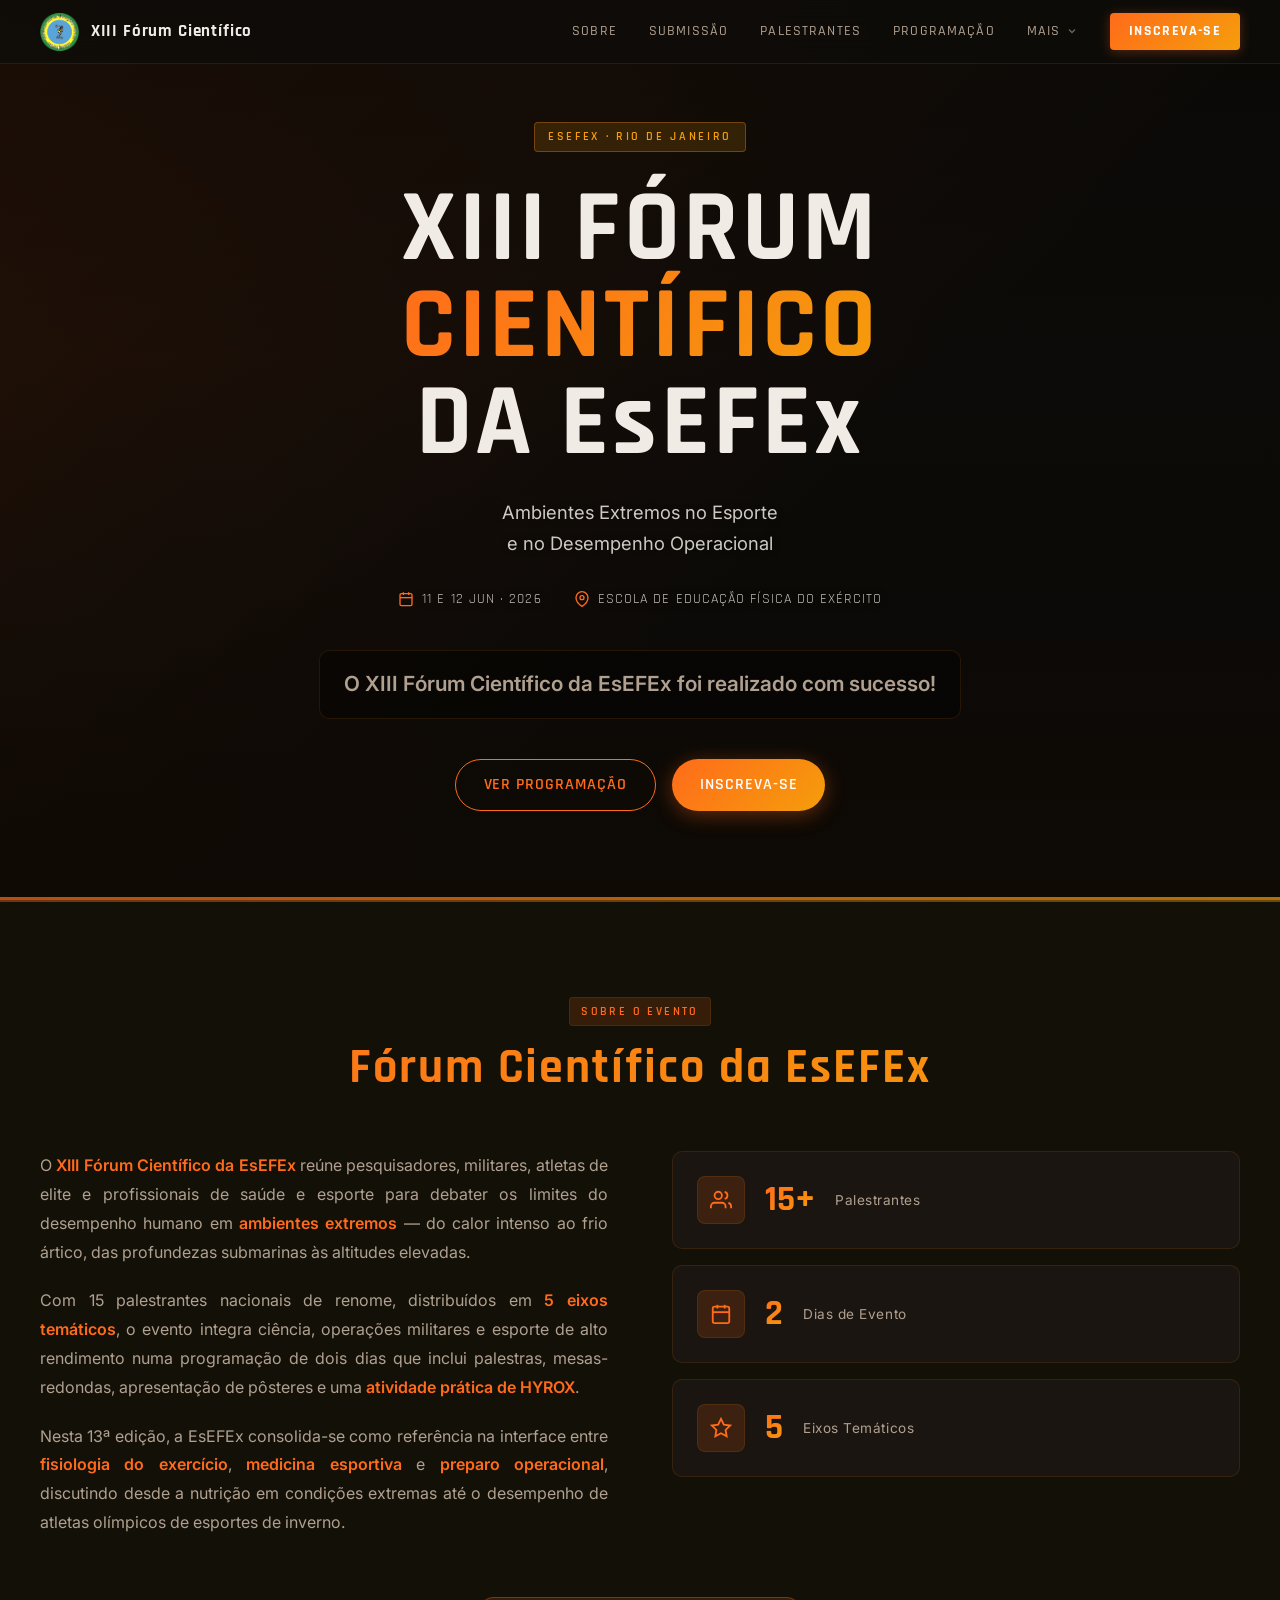
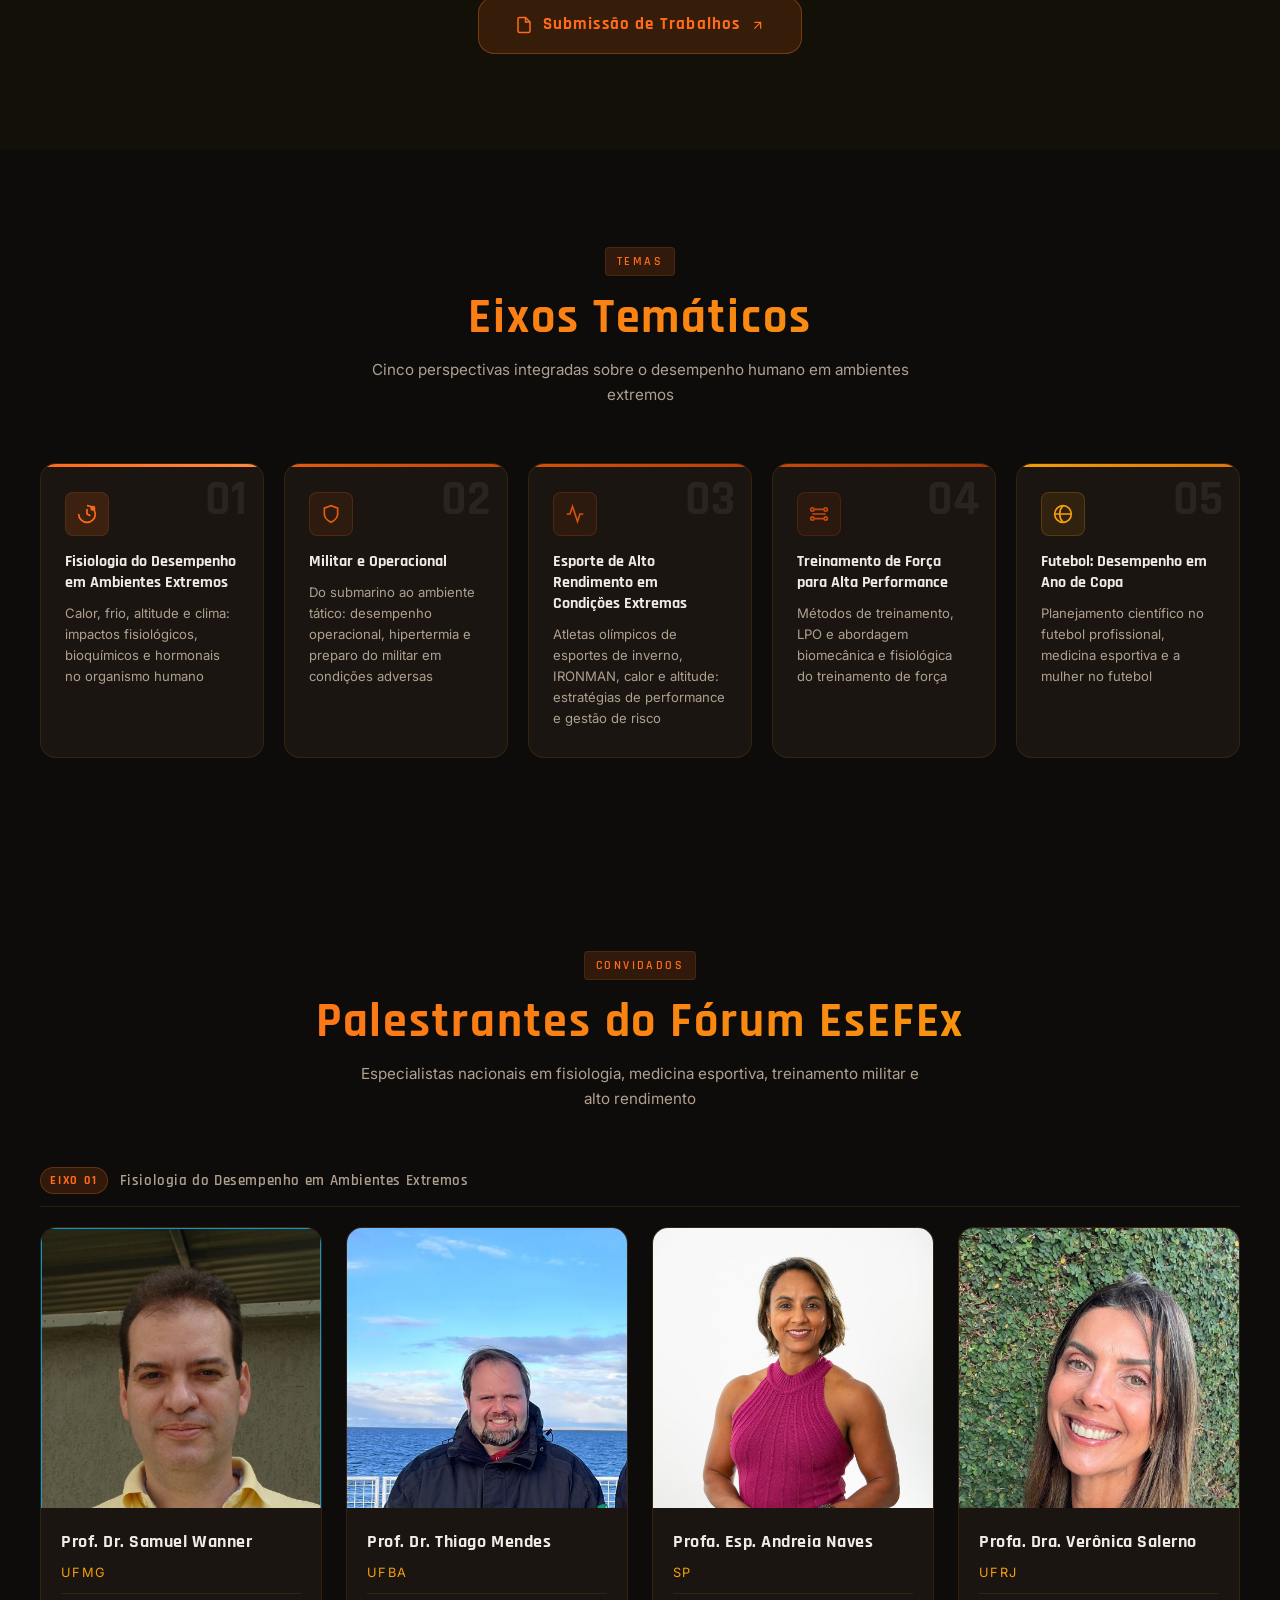
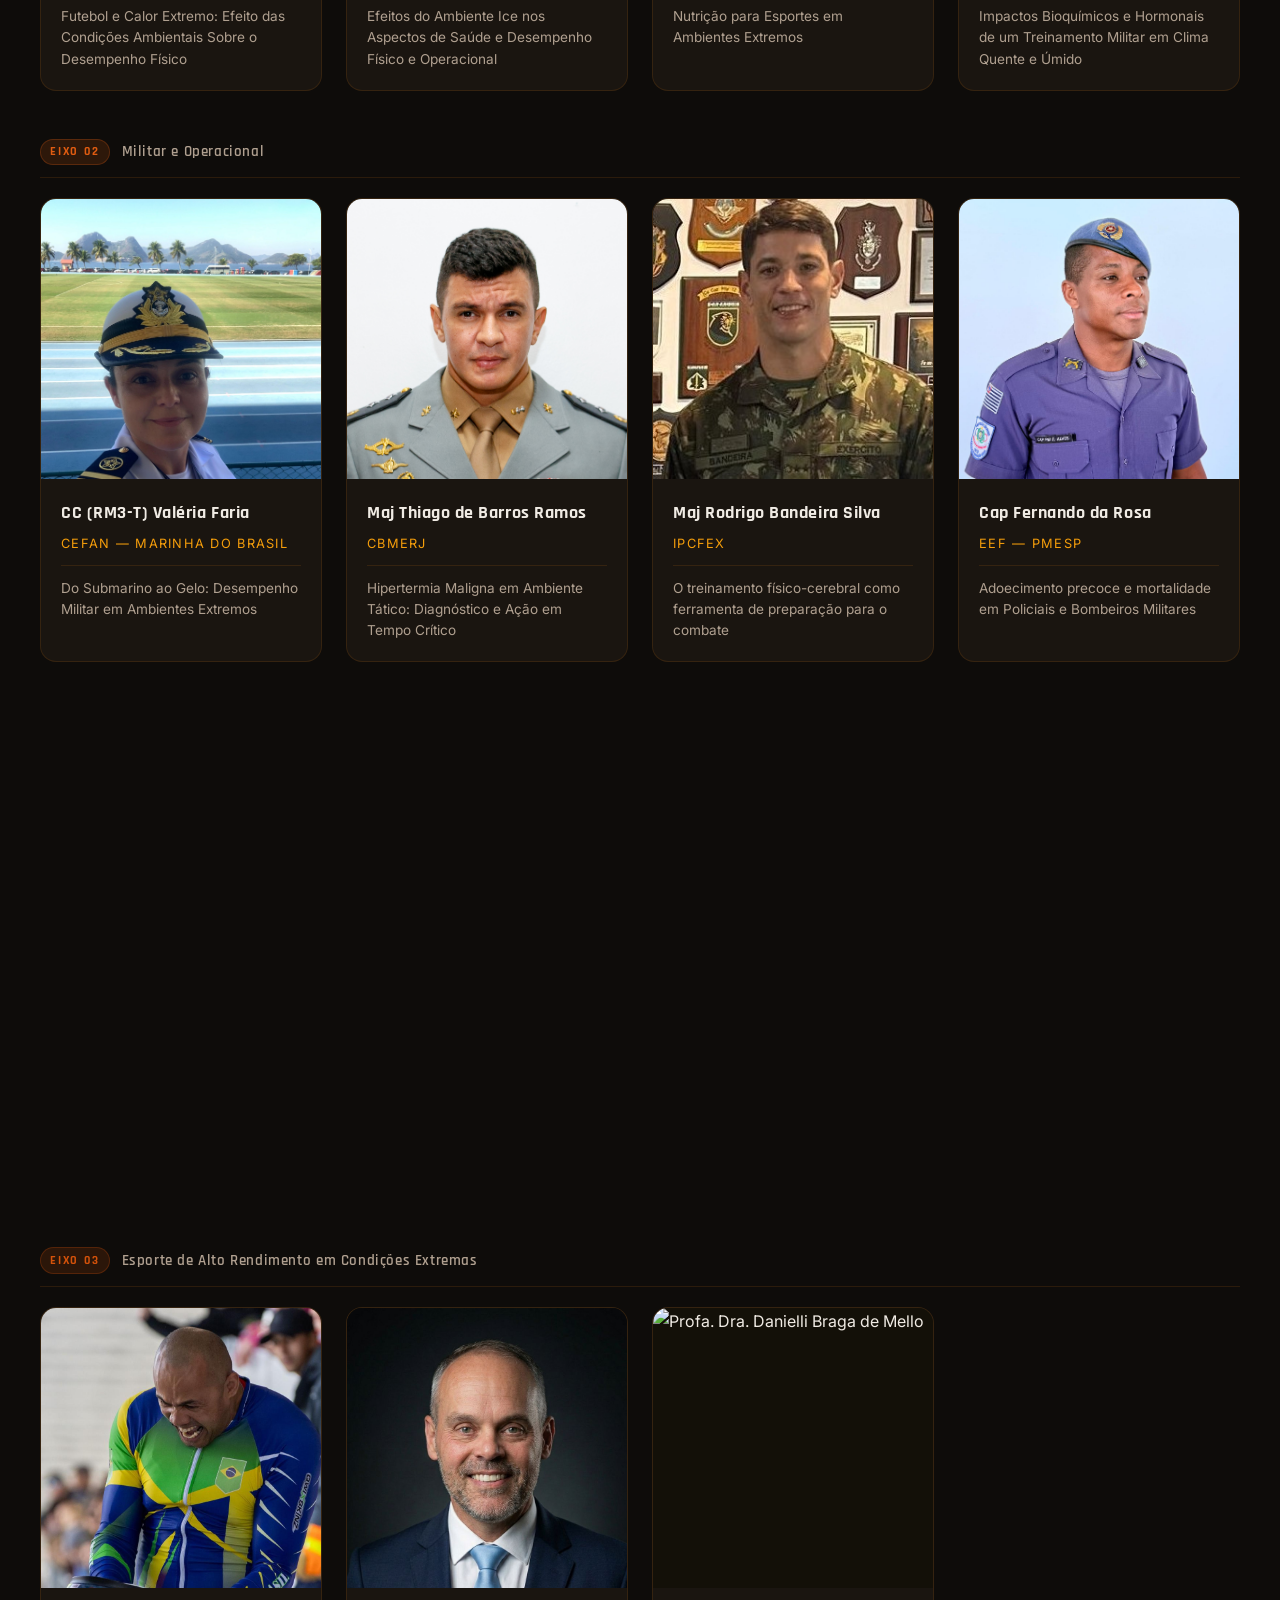
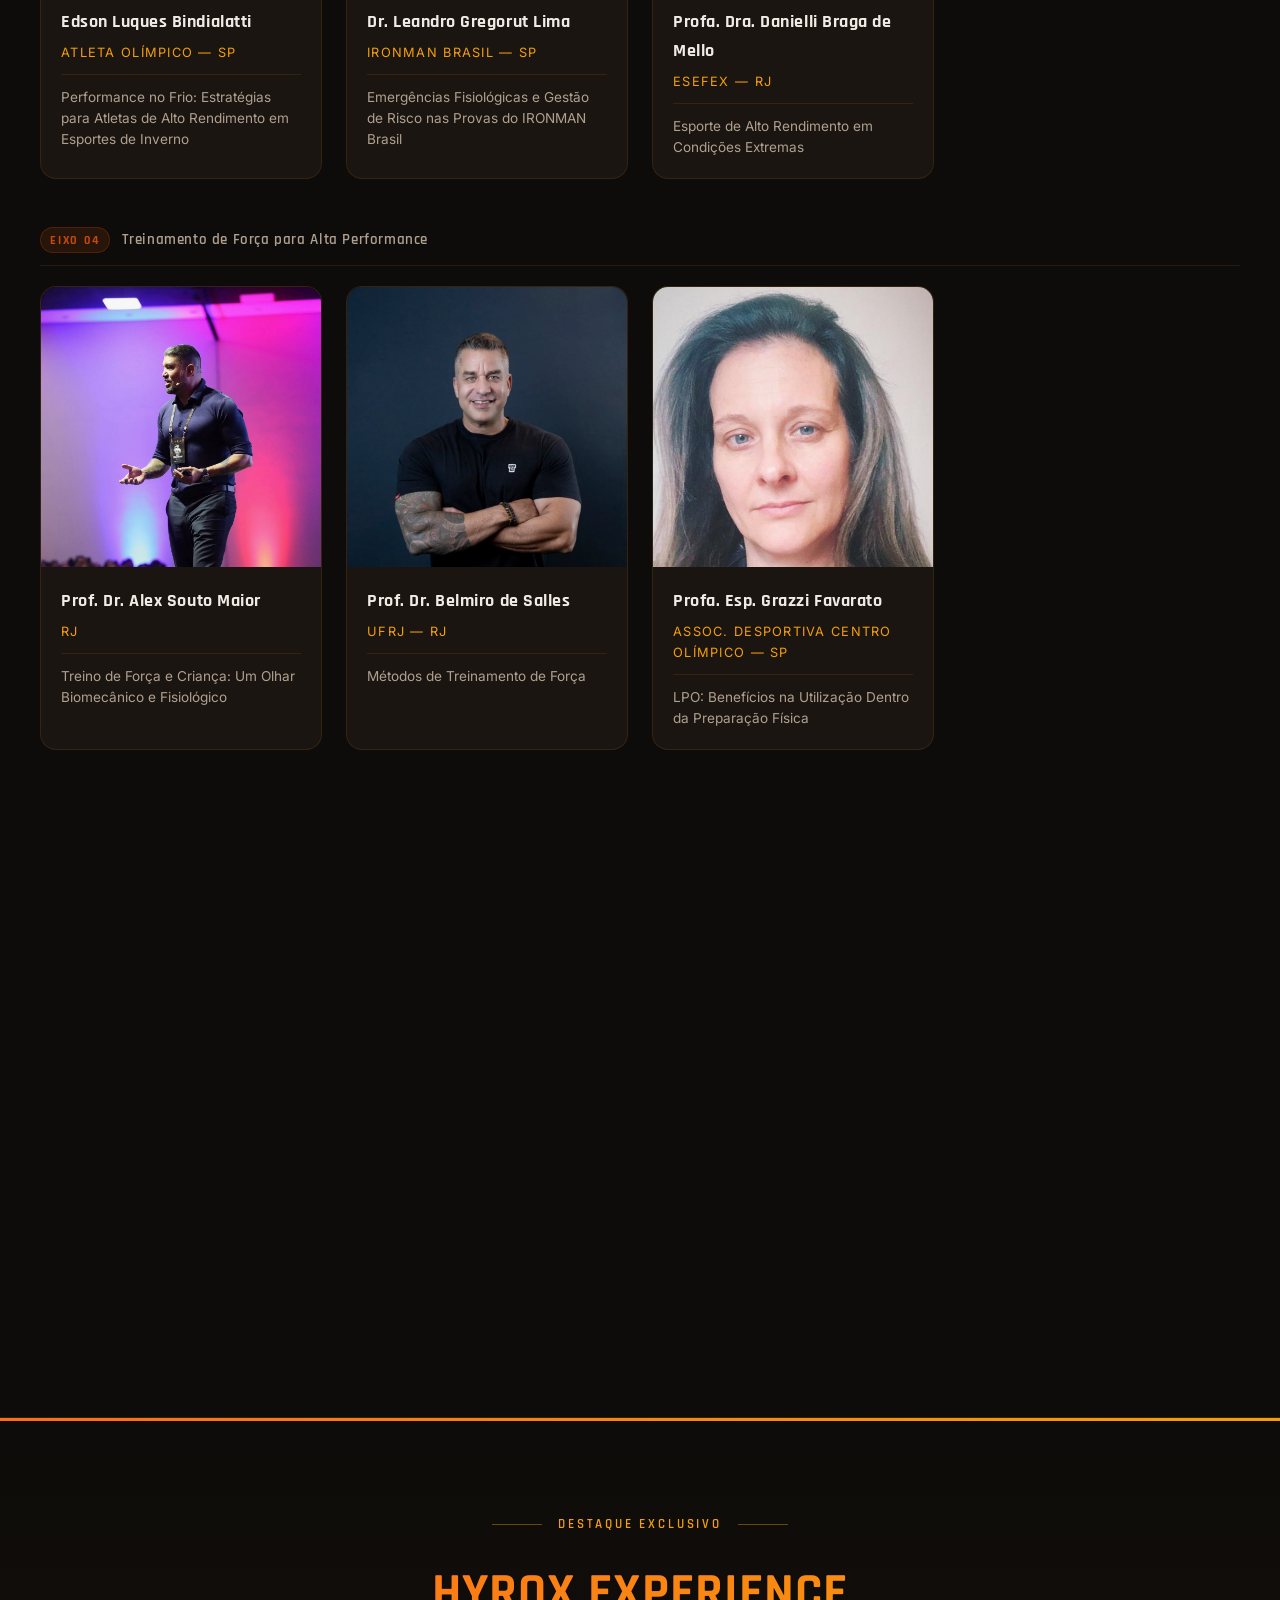
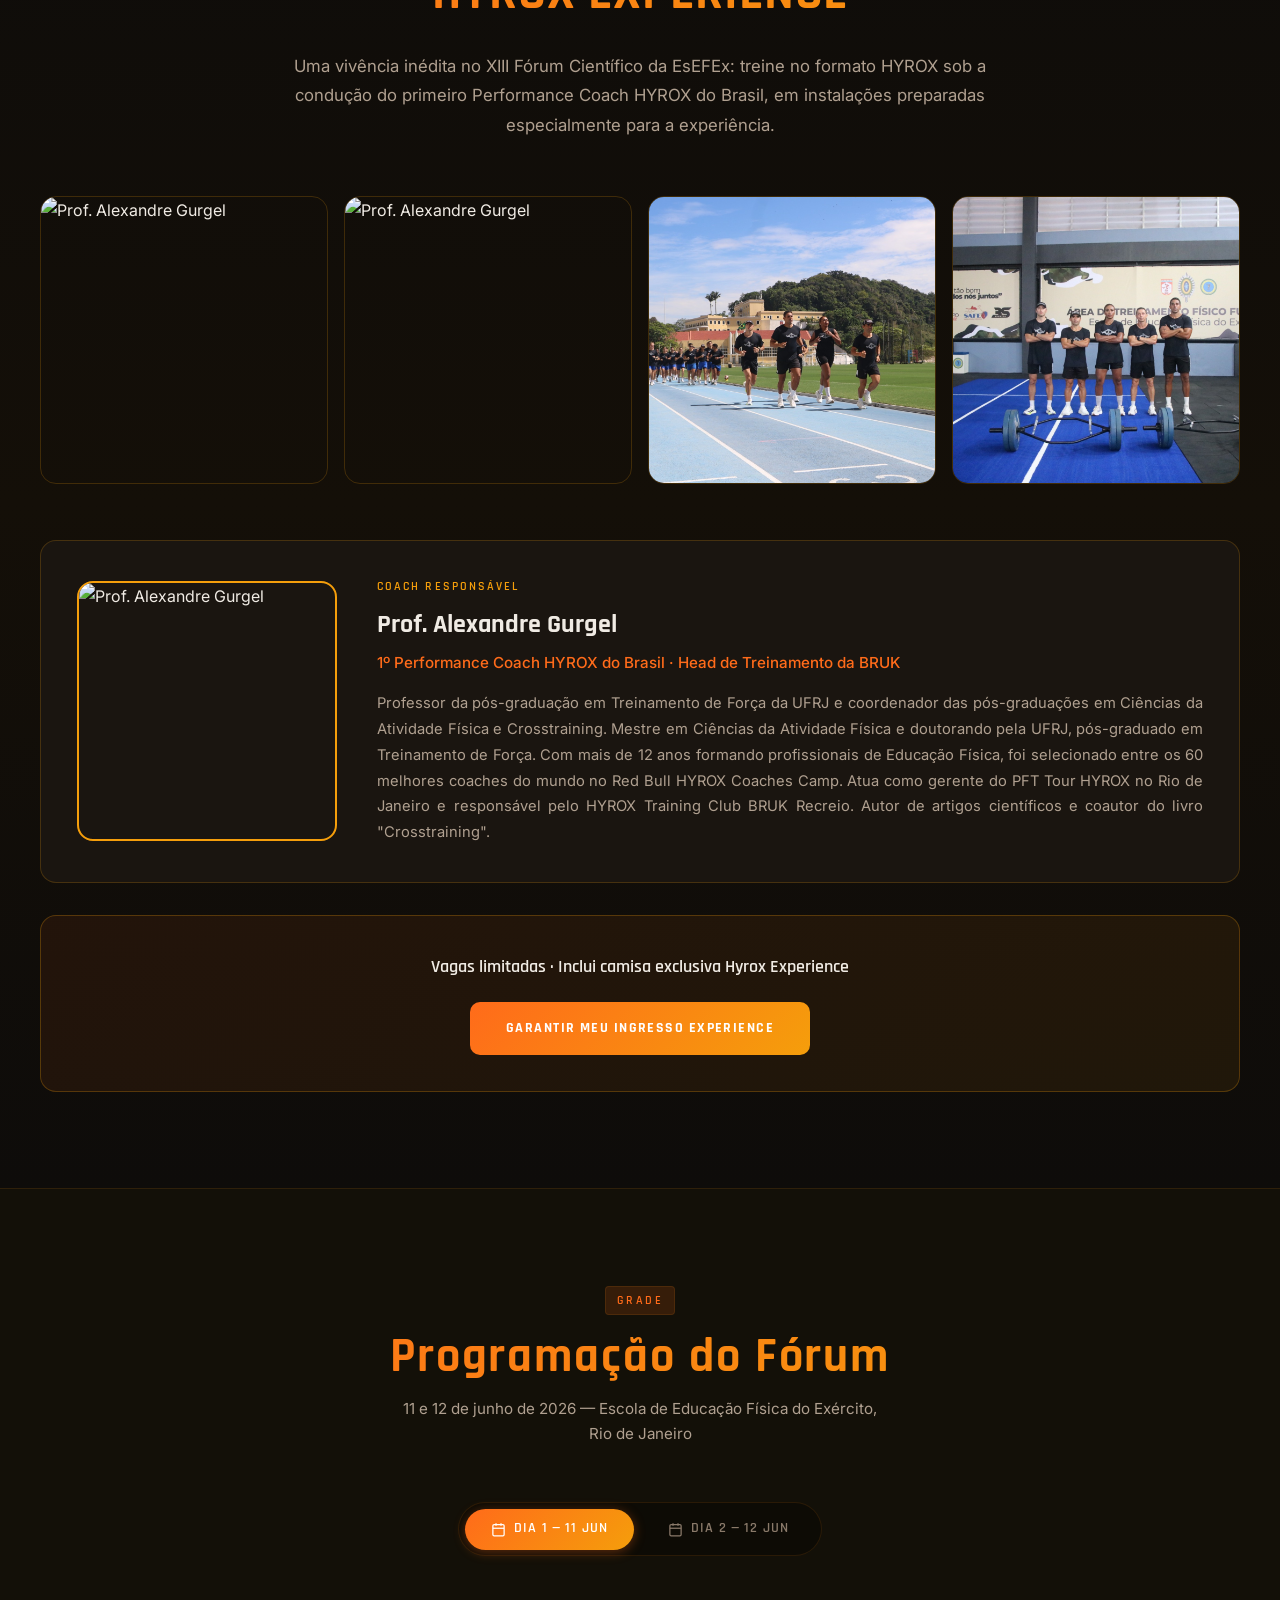
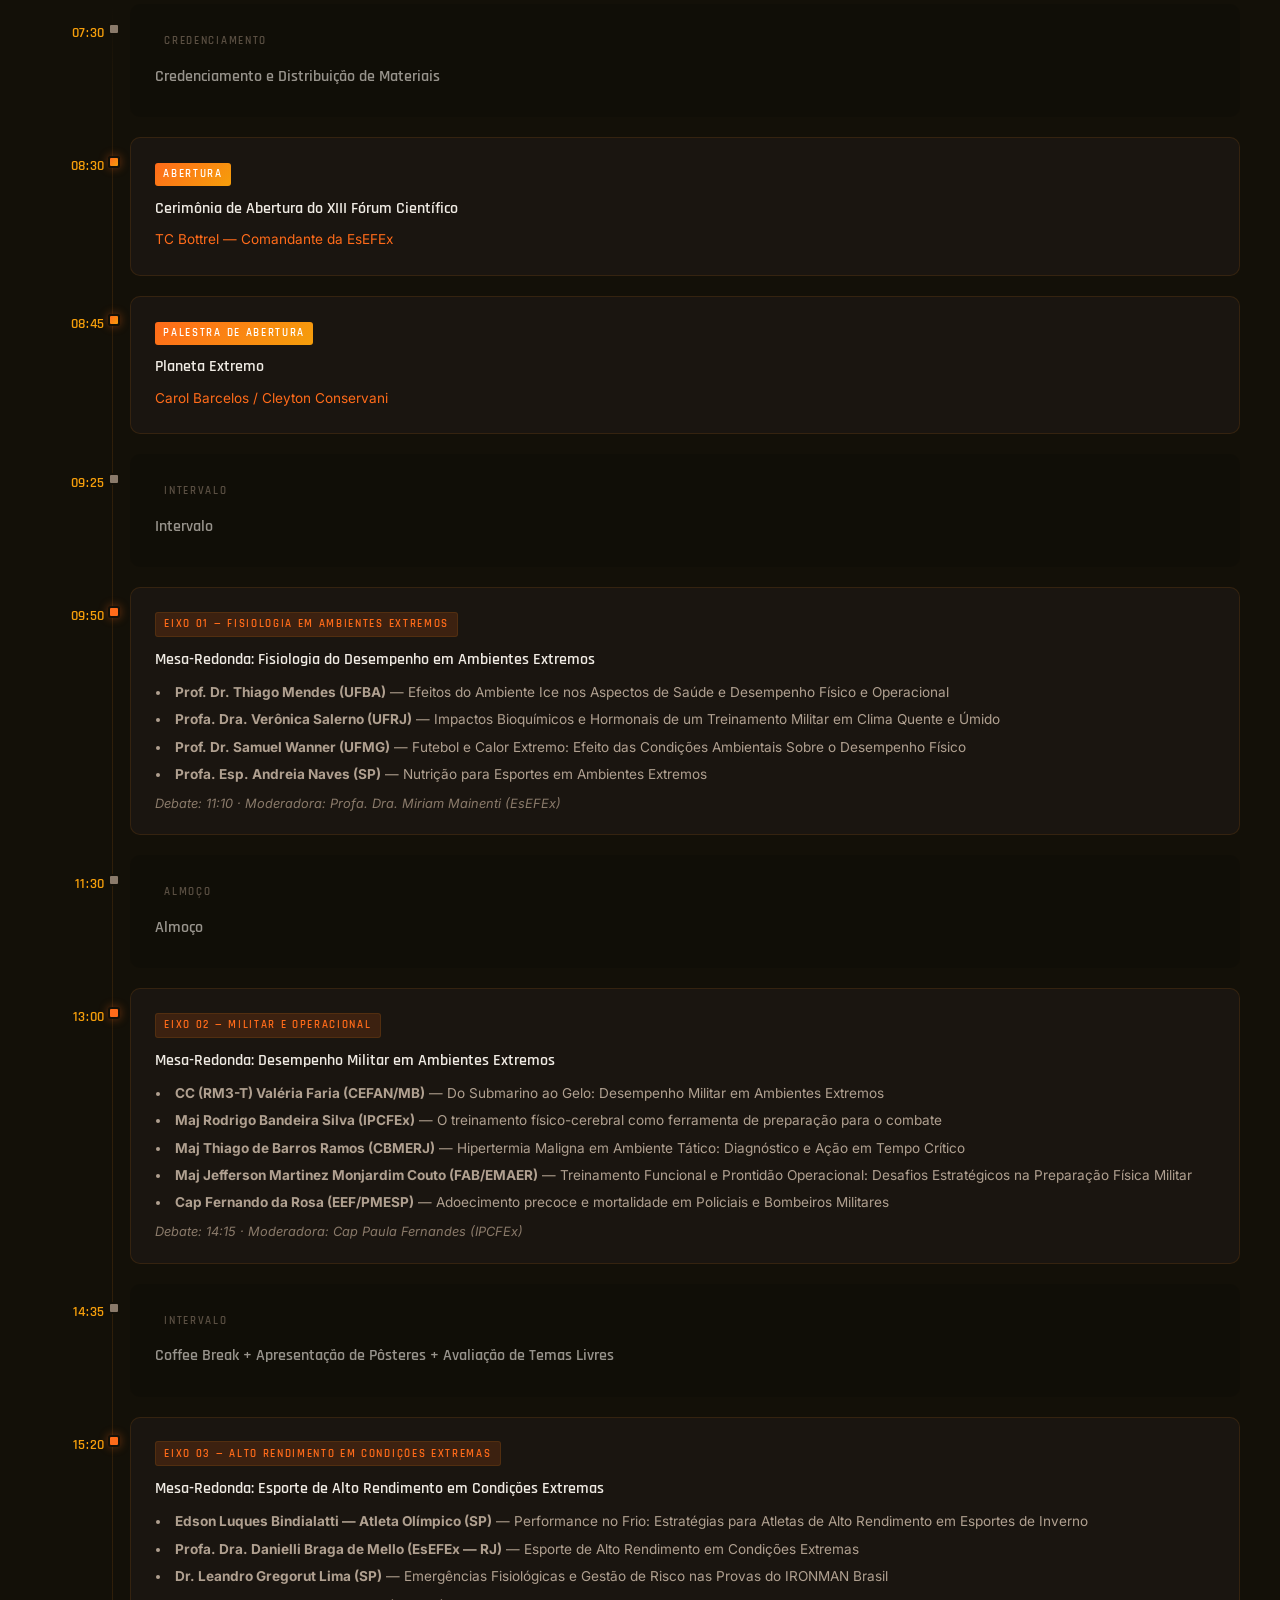
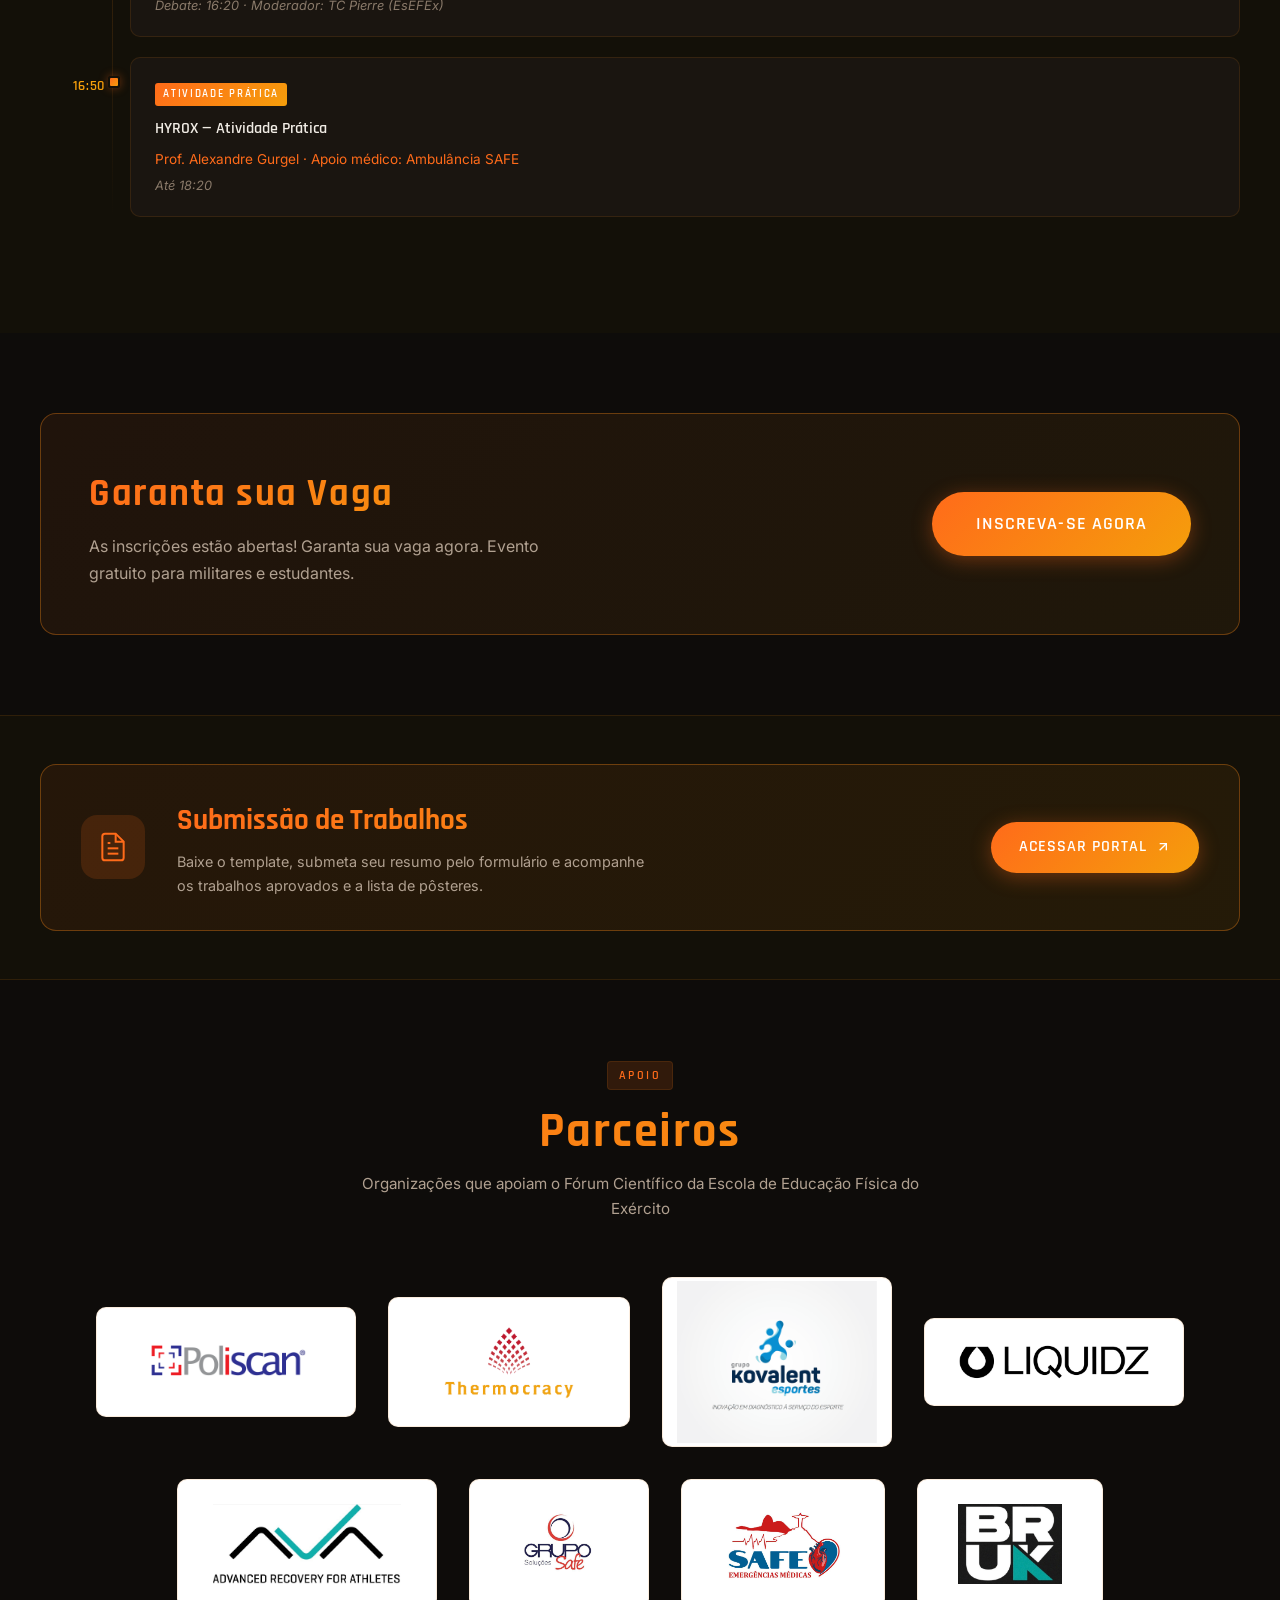
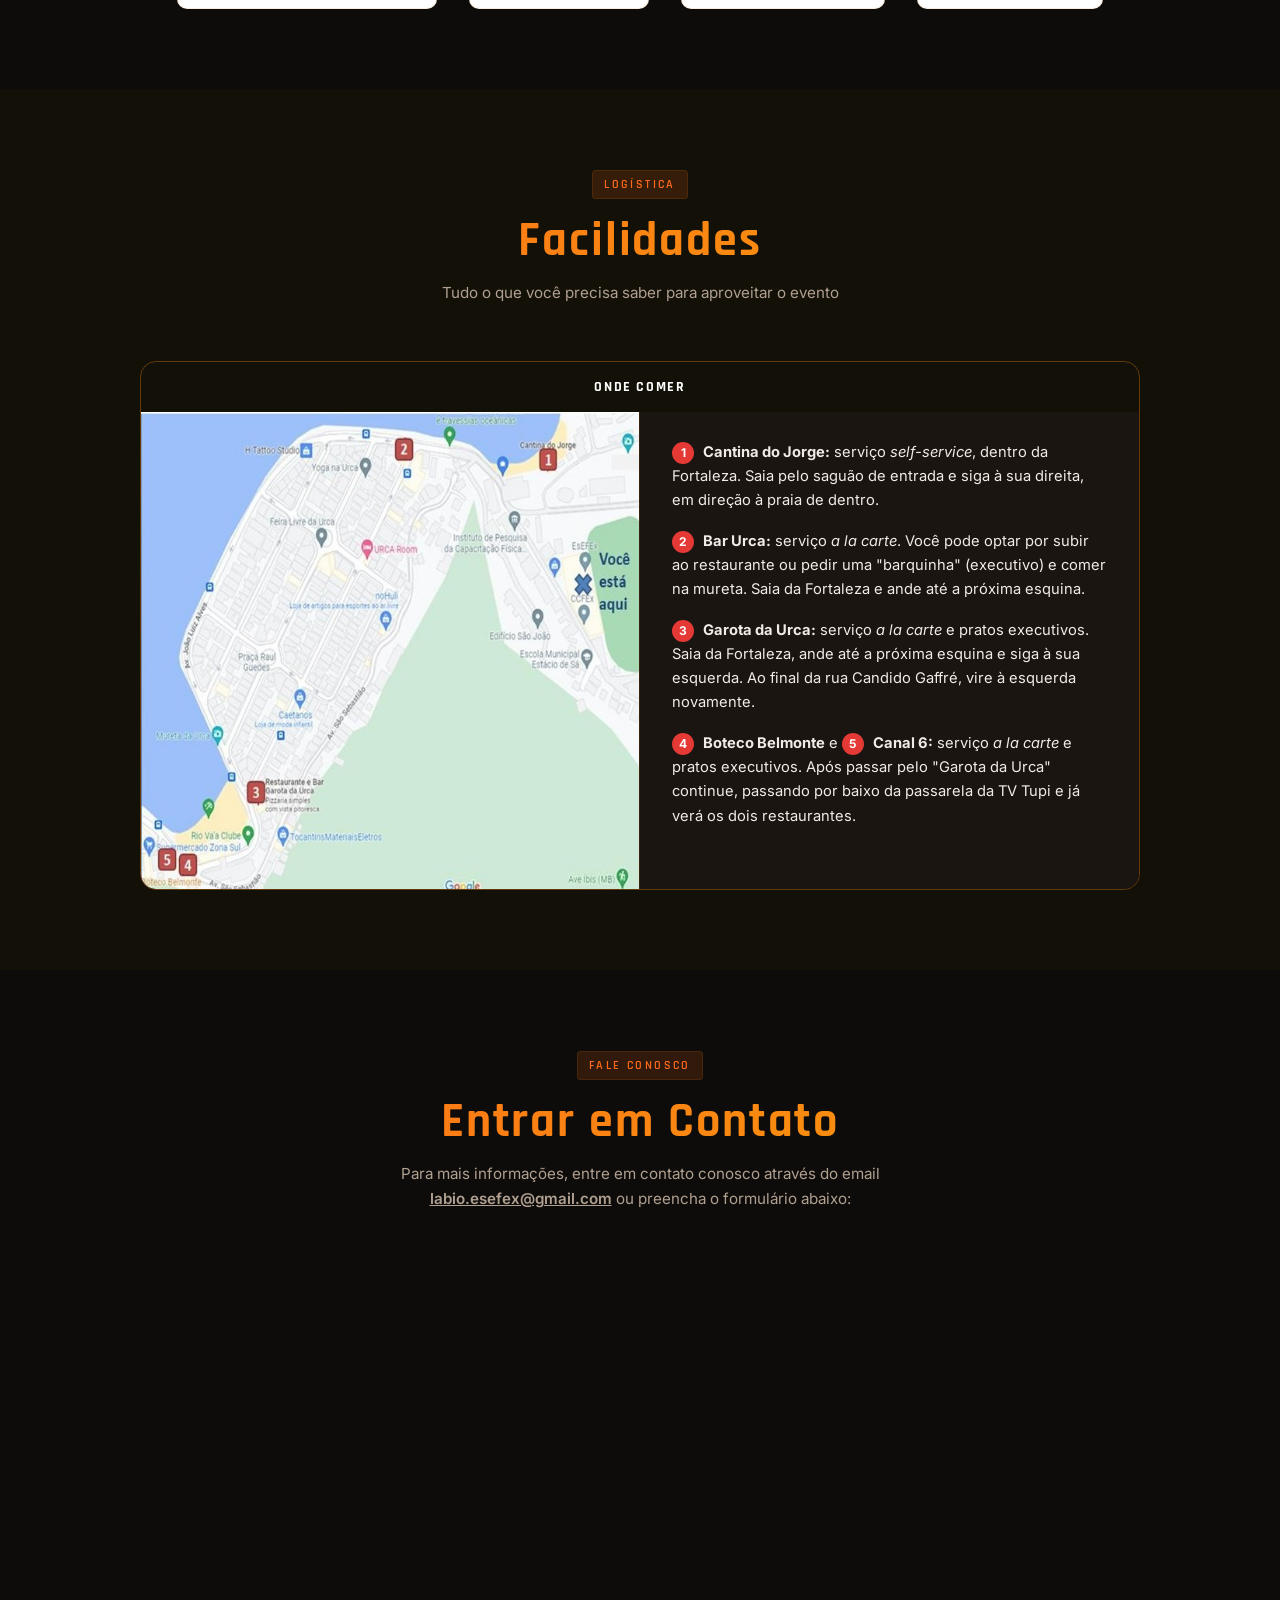
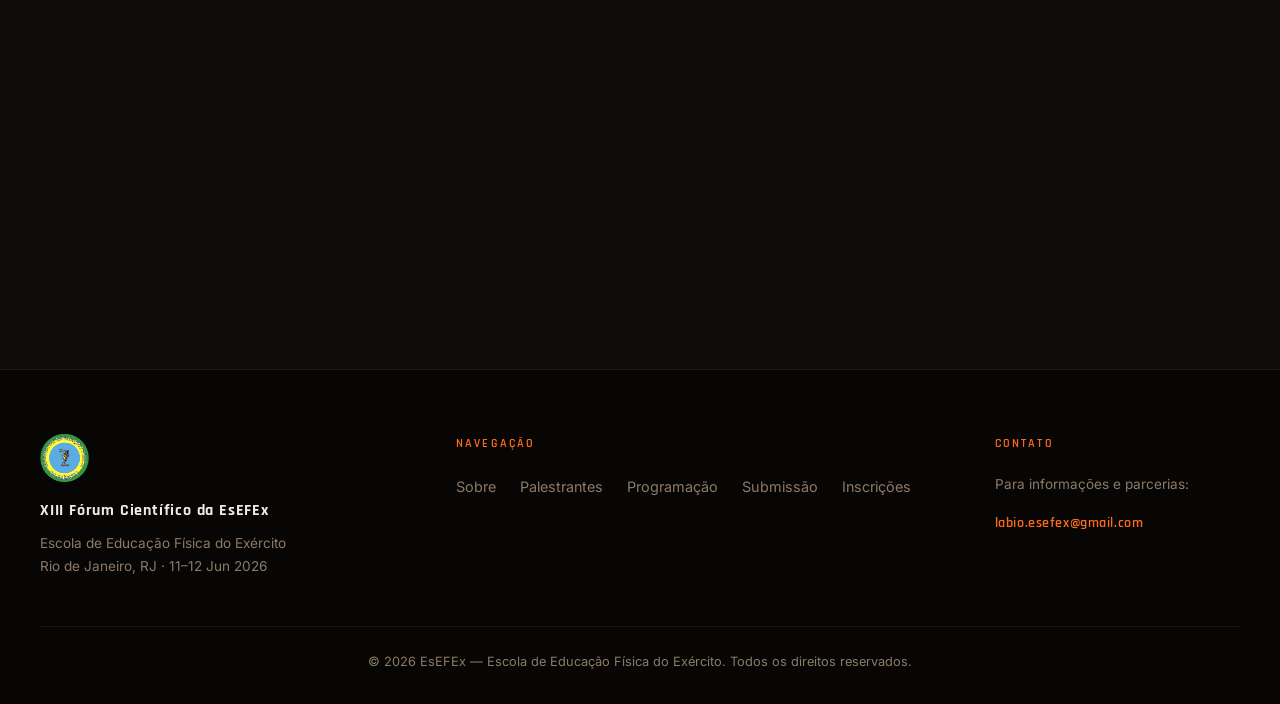
==== index.html @ 09e1088d "aorais" ====
<!DOCTYPE html>
<html lang="pt-BR">
<head>
  <meta charset="UTF-8" />
  <meta name="viewport" content="width=device-width, initial-scale=1.0" />
  <title>Fórum Científico da EsEFEx — Escola de Educação Física do Exército</title>
  <meta name="description" content="Fórum Científico da EsEFEx — Escola de Educação Física do Exército. Evento de referência em fisiologia do exercício, medicina esportiva, desempenho operacional militar e esporte de alto rendimento em ambientes extremos. Rio de Janeiro." />
  <meta name="keywords" content="Fórum EsEFEx, Fórum Científico EsEFEx, Fórum da Escola de Educação Física do Exército, EsEFEx, fisiologia do exercício, medicina esportiva, desempenho operacional militar, treinamento de força, esporte de alto rendimento, ambientes extremos" />
  <meta name="robots" content="index, follow" />
  <meta property="og:title" content="Fórum Científico da EsEFEx — Escola de Educação Física do Exército" />
  <meta property="og:description" content="Evento de referência em fisiologia, medicina esportiva e desempenho operacional militar. Palestrantes nacionais, mesas-redondas e submissão de trabalhos científicos." />
  <meta property="og:type" content="website" />
  <meta property="og:url" content="https://forumesefex.com" />
  <meta property="og:image" content="https://forumesefex.com/Logo%20esefex.png" />
  <meta property="og:image:width" content="512" />
  <meta property="og:image:height" content="512" />
  <meta name="twitter:card" content="summary_large_image" />
  <meta name="twitter:title" content="XIII Fórum Científico da EsEFEx 2026" />
  <meta name="twitter:description" content="Evento de referência em fisiologia, medicina esportiva e desempenho operacional militar. 11 e 12 de junho de 2026." />
  <meta name="twitter:image" content="https://forumesefex.com/Logo%20esefex.png" />
  <link rel="canonical" href="https://forumesefex.com" />
  <link rel="icon" type="image/png" href="Logo esefex.png" />
  <link rel="preconnect" href="https://fonts.googleapis.com" />
  <link rel="preconnect" href="https://fonts.gstatic.com" crossorigin />
  <link href="https://fonts.googleapis.com/css2?family=Rajdhani:wght@400;500;600;700&family=Inter:wght@300;400;500;600&display=swap" rel="stylesheet" />
  <link rel="stylesheet" href="css/style.css" />
  <script type="application/ld+json">
  {
    "@context": "https://schema.org",
    "@type": "Event",
    "name": "XIII Fórum Científico da EsEFEx",
    "description": "Evento de referência em fisiologia do exercício, medicina esportiva, desempenho operacional militar e esporte de alto rendimento em ambientes extremos.",
    "startDate": "2026-06-11T08:00:00-03:00",
    "endDate": "2026-06-12T18:00:00-03:00",
    "eventStatus": "https://schema.org/EventScheduled",
    "eventAttendanceMode": "https://schema.org/OfflineEventAttendanceMode",
    "location": {
      "@type": "Place",
      "name": "Escola de Educação Física do Exército",
      "address": {
        "@type": "PostalAddress",
        "addressLocality": "Rio de Janeiro",
        "addressRegion": "RJ",
        "addressCountry": "BR"
      }
    },
    "organizer": {
      "@type": "Organization",
      "name": "Escola de Educação Física do Exército (EsEFEx)",
      "url": "https://forumesefex.com"
    },
    "offers": [
      {
        "@type": "Offer",
        "name": "Inscrição Básica",
        "price": "100.00",
        "priceCurrency": "BRL",
        "availability": "https://schema.org/InStock",
        "url": "https://forumesefex.com/inscricao.html"
      },
      {
        "@type": "Offer",
        "name": "Inscrição Personalizada",
        "price": "160.00",
        "priceCurrency": "BRL",
        "availability": "https://schema.org/InStock",
        "url": "https://forumesefex.com/inscricao.html"
      },
      {
        "@type": "Offer",
        "name": "Inscrição Experience Hyrox",
        "price": "360.00",
        "priceCurrency": "BRL",
        "availability": "https://schema.org/InStock",
        "url": "https://forumesefex.com/inscricao.html"
      }
    ],
    "image": "https://forumesefex.com/Logo%20esefex.png",
    "url": "https://forumesefex.com"
  }
  </script>
</head>
<body>

  <!-- ═══════════════════════════════════════════
       NAVBAR
  ═══════════════════════════════════════════ -->
  <header class="navbar" id="navbar">
    <div class="navbar__inner container">
      <a href="#hero" class="navbar__brand">
        <img src="Logo esefex.png" alt="Logo EsEFEx — Escola de Educação Física do Exército" class="navbar__logo" />
        <span class="navbar__title">XIII Fórum Científico</span>
      </a>
      <nav class="navbar__nav" id="navMenu">
        <a href="#sobre" class="navbar__link">Sobre</a>
        <a href="submissao.html" target="_blank" rel="noopener" class="navbar__link">Submissão</a>
        <a href="#palestrantes" class="navbar__link">Palestrantes</a>
        <a href="#programacao" class="navbar__link">Programação</a>
        <div class="navbar__dropdown" id="navDropdown">
          <button class="navbar__link navbar__dropdown-trigger" id="navDropdownTrigger" aria-expanded="false">
            Mais
            <svg width="12" height="12" viewBox="0 0 24 24" fill="none" stroke="currentColor" stroke-width="2.5"><polyline points="6 9 12 15 18 9"/></svg>
          </button>
          <div class="navbar__dropdown-menu" id="navDropdownMenu">
            <a href="#eixos" class="navbar__dropdown-item">Eixos Temáticos</a>
            <a href="submissao.html" target="_blank" rel="noopener" class="navbar__dropdown-item">Submissão de Trabalhos ↗</a>
            <a href="#parceiros" class="navbar__dropdown-item">Parceiros</a>
            <a href="#facilidades" class="navbar__dropdown-item">Facilidades</a>
            <a href="#contato" class="navbar__dropdown-item">Contato</a>
          </div>
        </div>
        <a href="inscricao.html" class="navbar__cta">Inscreva-se</a>
      </nav>
      <button class="navbar__hamburger" id="hamburger" aria-label="Menu" aria-expanded="false">
        <span></span>
        <span></span>
        <span></span>
      </button>
    </div>
  </header>

  <!-- ═══════════════════════════════════════════
       HERO
  ═══════════════════════════════════════════ -->
  <section class="hero" id="hero">
    <div class="hero__bg">
      <div class="hero__grid"></div>
      <div class="hero__particles" aria-hidden="true">
        <span></span><span></span><span></span><span></span>
        <span></span><span></span><span></span><span></span>
        <span></span><span></span><span></span><span></span>
      </div>
    </div>
    <div class="hero__content container">
      <div class="hero__badge">EsEFEx · Rio de Janeiro</div>
      <h1 class="hero__title">
        XIII FÓRUM<br />
        <span class="hero__title--accent">CIENTÍFICO</span><br />
        DA EsEFEx
        <span class="sr-only">— Fórum da Escola de Educação Física do Exército</span>
      </h1>
      <p class="hero__subtitle">
        Ambientes Extremos no Esporte<br class="hero__br" />
        e no Desempenho Operacional
      </p>
      <div class="hero__meta">
        <div class="hero__meta-item">
          <svg xmlns="http://www.w3.org/2000/svg" viewBox="0 0 24 24" fill="none" stroke="currentColor" stroke-width="2"><rect x="3" y="4" width="18" height="18" rx="2"/><line x1="16" y1="2" x2="16" y2="6"/><line x1="8" y1="2" x2="8" y2="6"/><line x1="3" y1="10" x2="21" y2="10"/></svg>
          <span>11 e 12 Jun · 2026</span>
        </div>
        <div class="hero__meta-item">
          <svg xmlns="http://www.w3.org/2000/svg" viewBox="0 0 24 24" fill="none" stroke="currentColor" stroke-width="2"><path d="M21 10c0 7-9 13-9 13S3 17 3 10a9 9 0 0118 0z"/><circle cx="12" cy="10" r="3"/></svg>
          <span>Escola de Educação Física do Exército</span>
        </div>
      </div>
      <div class="countdown" id="countdown" aria-label="Contagem regressiva">
        <div class="countdown__item">
          <span class="countdown__num" id="cd-days">--</span>
          <span class="countdown__label">Dias</span>
        </div>
        <div class="countdown__sep">:</div>
        <div class="countdown__item">
          <span class="countdown__num" id="cd-hours">--</span>
          <span class="countdown__label">Horas</span>
        </div>
        <div class="countdown__sep">:</div>
        <div class="countdown__item">
          <span class="countdown__num" id="cd-mins">--</span>
          <span class="countdown__label">Min</span>
        </div>
        <div class="countdown__sep">:</div>
        <div class="countdown__item">
          <span class="countdown__num" id="cd-secs">--</span>
          <span class="countdown__label">Seg</span>
        </div>
      </div>
      <div class="hero__actions">
        <a href="#programacao" class="btn btn--outline">Ver Programação</a>
        <a href="inscricao.html" class="btn btn--primary">Inscreva-se</a>
      </div>
    </div>
  </section>

  <!-- ═══════════════════════════════════════════
       SOBRE
  ═══════════════════════════════════════════ -->
  <section class="sobre" id="sobre">
    <div class="container">
      <div class="section-header">
        <span class="section-tag">Sobre o Evento</span>
        <h2 class="section-title">Fórum Científico da EsEFEx</h2>
      </div>
      <div class="sobre__grid">
        <div class="sobre__text fade-in">
          <p>
            O <strong>XIII Fórum Científico da EsEFEx</strong> reúne pesquisadores, militares,
            atletas de elite e profissionais de saúde e esporte para debater os limites do
            desempenho humano em <strong>ambientes extremos</strong> — do calor intenso ao frio
            ártico, das profundezas submarinas às altitudes elevadas.
          </p>
          <p>
            Com 15 palestrantes nacionais de renome, distribuídos em <strong>5 eixos temáticos</strong>,
            o evento integra ciência, operações militares e esporte de alto rendimento numa
            programação de dois dias que inclui palestras, mesas-redondas, apresentação de
            pôsteres e uma <strong>atividade prática de HYROX</strong>.
          </p>
          <p>
            Nesta 13ª edição, a EsEFEx consolida-se como referência na interface entre
            <strong>fisiologia do exercício</strong>, <strong>medicina esportiva</strong> e
            <strong>preparo operacional</strong>, discutindo desde a nutrição em condições
            extremas até o desempenho de atletas olímpicos de esportes de inverno.
          </p>
        </div>
        <div class="sobre__stats">
          <div class="stat-card fade-in">
            <div class="stat-card__icon">
              <svg xmlns="http://www.w3.org/2000/svg" viewBox="0 0 24 24" fill="none" stroke="currentColor" stroke-width="2"><path d="M17 21v-2a4 4 0 00-4-4H5a4 4 0 00-4 4v2"/><circle cx="9" cy="7" r="4"/><path d="M23 21v-2a4 4 0 00-3-3.87M16 3.13a4 4 0 010 7.75"/></svg>
            </div>
            <div class="stat-card__num">15+</div>
            <div class="stat-card__label">Palestrantes</div>
          </div>
          <div class="stat-card fade-in">
            <div class="stat-card__icon">
              <svg xmlns="http://www.w3.org/2000/svg" viewBox="0 0 24 24" fill="none" stroke="currentColor" stroke-width="2"><rect x="3" y="4" width="18" height="18" rx="2"/><line x1="16" y1="2" x2="16" y2="6"/><line x1="8" y1="2" x2="8" y2="6"/><line x1="3" y1="10" x2="21" y2="10"/></svg>
            </div>
            <div class="stat-card__num">2</div>
            <div class="stat-card__label">Dias de Evento</div>
          </div>
          <div class="stat-card fade-in">
            <div class="stat-card__icon">
              <svg xmlns="http://www.w3.org/2000/svg" viewBox="0 0 24 24" fill="none" stroke="currentColor" stroke-width="2"><polygon points="12 2 15.09 8.26 22 9.27 17 14.14 18.18 21.02 12 17.77 5.82 21.02 7 14.14 2 9.27 8.91 8.26 12 2"/></svg>
            </div>
            <div class="stat-card__num">5</div>
            <div class="stat-card__label">Eixos Temáticos</div>
          </div>
        </div>
      </div>
      <div class="sobre__cta fade-in">
        <a href="submissao.html" target="_blank" rel="noopener" class="sobre__submissao-link">
          <svg xmlns="http://www.w3.org/2000/svg" width="18" height="18" viewBox="0 0 24 24" fill="none" stroke="currentColor" stroke-width="2"><path d="M14 2H6a2 2 0 00-2 2v16a2 2 0 002 2h12a2 2 0 002-2V8z"/><polyline points="14 2 14 8 20 8"/></svg>
          Submissão de Trabalhos
          <svg xmlns="http://www.w3.org/2000/svg" width="15" height="15" viewBox="0 0 24 24" fill="none" stroke="currentColor" stroke-width="2"><line x1="7" y1="17" x2="17" y2="7"/><polyline points="7 7 17 7 17 17"/></svg>
        </a>
      </div>
    </div>
  </section>

  <!-- ═══════════════════════════════════════════
       EIXOS TEMÁTICOS
  ═══════════════════════════════════════════ -->
  <section class="eixos" id="eixos">
    <div class="container">
      <div class="section-header">
        <span class="section-tag">Temas</span>
        <h2 class="section-title">Eixos Temáticos</h2>
        <p class="section-subtitle">Cinco perspectivas integradas sobre o desempenho humano em ambientes extremos</p>
      </div>
      <div class="eixos-grid">

        <div class="eixo-card fade-in" data-eixo="1">
          <div class="eixo-card__num">01</div>
          <div class="eixo-card__icon">
            <svg xmlns="http://www.w3.org/2000/svg" viewBox="0 0 24 24" fill="none" stroke="currentColor" stroke-width="2"><path d="M12 2a10 10 0 0110 10c0 5.52-4.48 10-10 10S2 17.52 2 12"/><path d="M12 6v6l4 2"/><circle cx="19" cy="5" r="2"/></svg>
          </div>
          <h3 class="eixo-card__title">Fisiologia do Desempenho em Ambientes Extremos</h3>
          <p class="eixo-card__desc">Calor, frio, altitude e clima: impactos fisiológicos, bioquímicos e hormonais no organismo humano</p>
        </div>

        <div class="eixo-card fade-in" data-eixo="2">
          <div class="eixo-card__num">02</div>
          <div class="eixo-card__icon">
            <svg xmlns="http://www.w3.org/2000/svg" viewBox="0 0 24 24" fill="none" stroke="currentColor" stroke-width="2"><path d="M12 22s8-4 8-10V5l-8-3-8 3v7c0 6 8 10 8 10z"/></svg>
          </div>
          <h3 class="eixo-card__title">Militar e Operacional</h3>
          <p class="eixo-card__desc">Do submarino ao ambiente tático: desempenho operacional, hipertermia e preparo do militar em condições adversas</p>
        </div>

        <div class="eixo-card fade-in" data-eixo="3">
          <div class="eixo-card__num">03</div>
          <div class="eixo-card__icon">
            <svg xmlns="http://www.w3.org/2000/svg" viewBox="0 0 24 24" fill="none" stroke="currentColor" stroke-width="2"><polyline points="22 12 18 12 15 21 9 3 6 12 2 12"/></svg>
          </div>
          <h3 class="eixo-card__title">Esporte de Alto Rendimento em Condições Extremas</h3>
          <p class="eixo-card__desc">Atletas olímpicos de esportes de inverno, IRONMAN, calor e altitude: estratégias de performance e gestão de risco</p>
        </div>

        <div class="eixo-card fade-in" data-eixo="4">
          <div class="eixo-card__num">04</div>
          <div class="eixo-card__icon">
            <svg xmlns="http://www.w3.org/2000/svg" viewBox="0 0 24 24" fill="none" stroke="currentColor" stroke-width="2"><path d="M6.5 6.5h11M6.5 17.5h11M4 12h16"/><circle cx="4" cy="6.5" r="2"/><circle cx="4" cy="17.5" r="2"/><circle cx="20" cy="6.5" r="2"/><circle cx="20" cy="17.5" r="2"/></svg>
          </div>
          <h3 class="eixo-card__title">Treinamento de Força para Alta Performance</h3>
          <p class="eixo-card__desc">Métodos de treinamento, LPO e abordagem biomecânica e fisiológica do treinamento de força</p>
        </div>

        <div class="eixo-card fade-in" data-eixo="5">
          <div class="eixo-card__num">05</div>
          <div class="eixo-card__icon">
            <svg xmlns="http://www.w3.org/2000/svg" viewBox="0 0 24 24" fill="none" stroke="currentColor" stroke-width="2"><circle cx="12" cy="12" r="10"/><path d="M12 2a14.5 14.5 0 000 20M2 12h20"/></svg>
          </div>
          <h3 class="eixo-card__title">Futebol: Desempenho em Ano de Copa</h3>
          <p class="eixo-card__desc">Planejamento científico no futebol profissional, medicina esportiva e a mulher no futebol</p>
        </div>

      </div>
    </div>
  </section>

  <!-- ═══════════════════════════════════════════
       PALESTRANTES
  ═══════════════════════════════════════════ -->
  <section class="palestrantes" id="palestrantes">
    <div class="container">
      <div class="section-header">
        <span class="section-tag">Convidados</span>
        <h2 class="section-title">Palestrantes do Fórum EsEFEx</h2>
        <p class="section-subtitle">Especialistas nacionais em fisiologia, medicina esportiva, treinamento militar e alto rendimento</p>
      </div>

      <!-- EIXO 1 -->
      <div class="speakers-eixo-label fade-in">
        <span class="eixo-badge eixo-badge--1">Eixo 01</span>
        Fisiologia do Desempenho em Ambientes Extremos
      </div>
      <div class="speakers-grid">

        <article class="speaker-card fade-in" data-speaker="samuel-wanner">
          <div class="speaker-card__img-wrap">
            <img src="Documentos/Eixo 1_ Fisiologia do Desempenho em Ambientes Extremos/Prof. Dr. Samuel Wanner (UFMG)/Foto - Samuel Penna Wanner (eventos).jpg"
                 alt="Prof. Dr. Samuel Wanner" class="speaker-card__img" loading="lazy" />
          </div>
          <div class="speaker-card__body">
            <h3 class="speaker-card__name">Prof. Dr. Samuel Wanner</h3>
            <p class="speaker-card__inst">UFMG</p>
            <p class="speaker-card__topic">Futebol e Calor Extremo: Efeito das Condições Ambientais Sobre o Desempenho Físico</p>
          </div>
        </article>

        <article class="speaker-card fade-in" data-speaker="thiago-mendes">
          <div class="speaker-card__img-wrap">
            <img src="Documentos/Eixo 1_ Fisiologia do Desempenho em Ambientes Extremos/Prof. Dr. Thiago Mendes (UFBA)/Foto perfil Thiago Mendes.jpeg"
                 alt="Prof. Dr. Thiago Mendes" class="speaker-card__img" loading="lazy" />
          </div>
          <div class="speaker-card__body">
            <h3 class="speaker-card__name">Prof. Dr. Thiago Mendes</h3>
            <p class="speaker-card__inst">UFBA</p>
            <p class="speaker-card__topic">Efeitos do Ambiente Ice nos Aspectos de Saúde e Desempenho Físico e Operacional</p>
          </div>
        </article>

        <article class="speaker-card fade-in" data-speaker="andreia-naves">
          <div class="speaker-card__img-wrap">
            <img src="Documentos/Eixo 1_ Fisiologia do Desempenho em Ambientes Extremos/Prof. Esp. Andreia Naves (SP)/WhatsApp Image 2026-03-10 at 11.28.43.jpeg"
                 alt="Profa. Esp. Andreia Naves" class="speaker-card__img" loading="lazy" />
          </div>
          <div class="speaker-card__body">
            <h3 class="speaker-card__name">Profa. Esp. Andreia Naves</h3>
            <p class="speaker-card__inst">SP</p>
            <p class="speaker-card__topic">Nutrição para Esportes em Ambientes Extremos</p>
          </div>
        </article>

        <article class="speaker-card fade-in" data-speaker="veronica-salerno">
          <div class="speaker-card__img-wrap">
            <img src="Documentos/Eixo 1_ Fisiologia do Desempenho em Ambientes Extremos/Profa. Dra. Veronica Salerno (UFRJ)/WhatsApp Image 2026-03-05 at 10.12.47.jpeg"
                 alt="Profa. Dra. Verônica Salerno" class="speaker-card__img" loading="lazy" />
          </div>
          <div class="speaker-card__body">
            <h3 class="speaker-card__name">Profa. Dra. Verônica Salerno</h3>
            <p class="speaker-card__inst">UFRJ</p>
            <p class="speaker-card__topic">Impactos Bioquímicos e Hormonais de um Treinamento Militar em Clima Quente e Úmido</p>
          </div>
        </article>

      </div>

      <!-- EIXO 2 -->
      <div class="speakers-eixo-label fade-in">
        <span class="eixo-badge eixo-badge--2">Eixo 02</span>
        Militar e Operacional
      </div>
      <div class="speakers-grid">

        <article class="speaker-card fade-in" data-speaker="valeria-faria">
          <div class="speaker-card__img-wrap">
            <img src="Documentos/Eixo 2_ Militar e Operacional/Capitão de Corveta (RM3-T) Valéria Faria/foto.jpeg"
                 alt="CC Valéria Faria" class="speaker-card__img" loading="lazy" />
          </div>
          <div class="speaker-card__body">
            <h3 class="speaker-card__name">CC (RM3-T) Valéria Faria</h3>
            <p class="speaker-card__inst">CEFAN — Marinha do Brasil</p>
            <p class="speaker-card__topic">Do Submarino ao Gelo: Desempenho Militar em Ambientes Extremos</p>
          </div>
        </article>

        <article class="speaker-card fade-in" data-speaker="maj-barros">
          <div class="speaker-card__img-wrap">
            <img src="Documentos/Eixo 2_ Militar e Operacional/Maj Barros (CBMERJ)/IMG_8080.jpg"
                 alt="Maj Thiago de Barros Ramos" class="speaker-card__img" loading="lazy" />
          </div>
          <div class="speaker-card__body">
            <h3 class="speaker-card__name">Maj Thiago de Barros Ramos</h3>
            <p class="speaker-card__inst">CBMERJ</p>
            <p class="speaker-card__topic">Hipertermia Maligna em Ambiente Tático: Diagnóstico e Ação em Tempo Crítico</p>
          </div>
        </article>

        <article class="speaker-card fade-in" data-speaker="maj-bandeira">
          <div class="speaker-card__img-wrap">
            <img src="Documentos/Eixo 2_ Militar e Operacional/Maj Bandeira (IPCFEx)/foto Bandeira.jpeg"
                 alt="Maj Rodrigo Bandeira Silva" class="speaker-card__img" loading="lazy" />
          </div>
          <div class="speaker-card__body">
            <h3 class="speaker-card__name">Maj Rodrigo Bandeira Silva</h3>
            <p class="speaker-card__inst">IPCFEx</p>
            <p class="speaker-card__topic">O treinamento físico-cerebral como ferramenta de preparação para o combate</p>
          </div>
        </article>

        <article class="speaker-card fade-in" data-speaker="cap-fernando">
          <div class="speaker-card__img-wrap">
            <img src="Documentos/Eixo 2_ Militar e Operacional/Cap Fernando (PMESP)/cap-fernando.jpeg"
                 alt="Cap Fernando da Rosa" class="speaker-card__img" loading="lazy" />
          </div>
          <div class="speaker-card__body">
            <h3 class="speaker-card__name">Cap Fernando da Rosa</h3>
            <p class="speaker-card__inst">EEF — PMESP</p>
            <p class="speaker-card__topic">Adoecimento precoce e mortalidade em Policiais e Bombeiros Militares</p>
          </div>
        </article>

        <article class="speaker-card fade-in" data-speaker="maj-martinez">
          <div class="speaker-card__img-wrap">
            <img src="Documentos/Eixo 2_ Militar e Operacional/Maj Martinez/Mj Martinez.jpg"
                 alt="Maj Martinez" class="speaker-card__img" loading="lazy" />
          </div>
          <div class="speaker-card__body">
            <h3 class="speaker-card__name">Maj Jefferson Martinez Monjardim Couto</h3>
            <p class="speaker-card__inst">Força Aérea Brasileira — EMAER</p>
            <p class="speaker-card__topic">Treinamento Funcional e Prontidão Operacional: Desafios Estratégicos na Preparação Física Militar</p>
          </div>
        </article>

      </div>

      <!-- EIXO 3 -->
      <div class="speakers-eixo-label fade-in">
        <span class="eixo-badge eixo-badge--3">Eixo 03</span>
        Esporte de Alto Rendimento em Condições Extremas
      </div>
      <div class="speakers-grid">

        <article class="speaker-card fade-in" data-speaker="bindialatti">
          <div class="speaker-card__img-wrap">
            <img src="Documentos/Eixo 3_ Esporte de Alto Rendimento em Condições Extremas/Atleta Edson Luques Bindialatti (OLY)/Oly.jpeg"
                 alt="Edson Luques Bindialatti" loading="lazy">
          </div>
          <div class="speaker-card__body">
            <h3 class="speaker-card__name">Edson Luques Bindialatti</h3>
            <p class="speaker-card__inst">Atleta Olímpico — SP</p>
            <p class="speaker-card__topic">Performance no Frio: Estratégias para Atletas de Alto Rendimento em Esportes de Inverno</p>
          </div>
        </article>

        <article class="speaker-card fade-in" data-speaker="leandro-gregorut">
          <div class="speaker-card__img-wrap">
            <img src="Documentos/Eixo 3_ Esporte de Alto Rendimento em Condições Extremas/Dr. Leandro Gregorut (IRONMAN)/WhatsApp Image 2026-03-09 at 22.54.19.jpeg"
                 alt="Dr. Leandro Gregorut Lima" class="speaker-card__img" loading="lazy" />
          </div>
          <div class="speaker-card__body">
            <h3 class="speaker-card__name">Dr. Leandro Gregorut Lima</h3>
            <p class="speaker-card__inst">IRONMAN Brasil — SP</p>
            <p class="speaker-card__topic">Emergências Fisiológicas e Gestão de Risco nas Provas do IRONMAN Brasil</p>
          </div>
        </article>

        <article class="speaker-card fade-in" data-speaker="danielli-mello">
          <div class="speaker-card__img-wrap">
            <img src="Documentos/Eixo 3_ Esporte de Alto Rendimento em Condições Extremas/Profa. Dra. Danielli Mello/Dani Mello 2.jpg"
                 alt="Profa. Dra. Danielli Braga de Mello" class="speaker-card__img" loading="lazy">
          </div>
          <div class="speaker-card__body">
            <h3 class="speaker-card__name">Profa. Dra. Danielli Braga de Mello</h3>
            <p class="speaker-card__inst">EsEFEx — RJ</p>
            <p class="speaker-card__topic">Esporte de Alto Rendimento em Condições Extremas</p>
          </div>
        </article>


      </div>

      <!-- EIXO 4 -->
      <div class="speakers-eixo-label fade-in">
        <span class="eixo-badge eixo-badge--4">Eixo 04</span>
        Treinamento de Força para Alta Performance
      </div>
      <div class="speakers-grid">

        <article class="speaker-card fade-in" data-speaker="alex-souto">
          <div class="speaker-card__img-wrap">
            <img src="Documentos/Eixo 4_ Treinamento de força para alta performance/Prof. Dr. Alex Souto Maior/WhatsApp Image 2026-03-01 at 16.13.28.jpeg"
                 alt="Prof. Dr. Alex Souto Maior" class="speaker-card__img" loading="lazy" />
          </div>
          <div class="speaker-card__body">
            <h3 class="speaker-card__name">Prof. Dr. Alex Souto Maior</h3>
            <p class="speaker-card__inst">RJ</p>
            <p class="speaker-card__topic">Treino de Força e Criança: Um Olhar Biomecânico e Fisiológico</p>
          </div>
        </article>

        <article class="speaker-card fade-in" data-speaker="belmiro-salles">
          <div class="speaker-card__img-wrap">
            <img src="Documentos/Eixo 4_ Treinamento de força para alta performance/Prof. Dr. Belmiro de Salles_/belmiro.webp"
                 alt="Prof. Dr. Belmiro de Salles" class="speaker-card__img" loading="lazy">
          </div>
          <div class="speaker-card__body">
            <h3 class="speaker-card__name">Prof. Dr. Belmiro de Salles</h3>
            <p class="speaker-card__inst">UFRJ — RJ</p>
            <p class="speaker-card__topic">Métodos de Treinamento de Força</p>
          </div>
        </article>

        <article class="speaker-card fade-in" data-speaker="grazzi-favarato">
          <div class="speaker-card__img-wrap">
            <img src="Documentos/Eixo 4_ Treinamento de força para alta performance/Profa. Esp. Grazzi Favarato/WhatsApp Image 2026-03-10 at 16.00.50.jpeg"
                 alt="Profa. Esp. Grazzi Favarato" class="speaker-card__img" loading="lazy" />
          </div>
          <div class="speaker-card__body">
            <h3 class="speaker-card__name">Profa. Esp. Grazzi Favarato</h3>
            <p class="speaker-card__inst">Assoc. Desportiva Centro Olímpico — SP</p>
            <p class="speaker-card__topic">LPO: Benefícios na Utilização Dentro da Preparação Física</p>
          </div>
        </article>

      </div>

      <!-- EIXO 5 -->
      <div class="speakers-eixo-label fade-in">
        <span class="eixo-badge eixo-badge--5">Eixo 05</span>
        Futebol: Desempenho em Ano de Copa
      </div>
      <div class="speakers-grid">

        <article class="speaker-card fade-in" data-speaker="fernando-torres">
          <div class="speaker-card__img-wrap">
            <img src="Documentos/Eixo 5_ Futebol_ Desempenho em Ano de Copa/Dr. Fernando Torres/WhatsApp Image 2026-03-09 at 15.51.15.jpeg"
                 alt="Dr. Fernando Torres" class="speaker-card__img" loading="lazy" />
          </div>
          <div class="speaker-card__body">
            <h3 class="speaker-card__name">Dr. Fernando Torres</h3>
            <p class="speaker-card__inst">Presidente SBMEE — SPFC — SP</p>
            <p class="speaker-card__topic">Medicina do Esporte no Futebol</p>
          </div>
        </article>

        <article class="speaker-card fade-in" data-speaker="manoel-coutinho">
          <div class="speaker-card__img-wrap">
            <img src="Documentos/Eixo 5_ Futebol_ Desempenho em Ano de Copa/Prof. Dr. Manoel Coutinho/WhatsApp Image 2026-04-17 at 11.29.53.jpeg"
                 alt="Prof. Dr. Manoel Coutinho" class="speaker-card__img" loading="lazy" />
          </div>
          <div class="speaker-card__body">
            <h3 class="speaker-card__name">Prof. Dr. Manoel Coutinho</h3>
            <p class="speaker-card__inst">EEFD/UFRJ — Botafogo FR</p>
            <p class="speaker-card__topic">Treinamento de Força Excêntrico no Futebol de Alto Rendimento</p>
          </div>
        </article>

        <article class="speaker-card fade-in" data-speaker="roberta-batista">
          <div class="speaker-card__img-wrap">
            <img src="Documentos/Eixo 5_ Futebol_ Desempenho em Ano de Copa/Roberta Batista - Botafogo FR/WhatsApp Image 2026-04-17 at 12.05.23.jpeg"
                 alt="Roberta Batista" class="speaker-card__img" loading="lazy" />
          </div>
          <div class="speaker-card__body">
            <h3 class="speaker-card__name">Roberta Batista</h3>
            <p class="speaker-card__inst">Botafogo de Futebol e Regatas</p>
            <p class="speaker-card__topic">A Evolução do Futebol Feminino: Processos, Gestão e Performance</p>
          </div>
        </article>

      </div>

    </div>
  </section>

  <!-- ═══════════════════════════════════════════
       HYROX EXPERIENCE — DESTAQUE
  ═══════════════════════════════════════════ -->
  <section class="hyrox-destaque" id="hyrox-experience">
    <div class="container">
      <div class="hyrox-destaque__label">Destaque Exclusivo</div>
      <h2 class="hyrox-destaque__title">HYROX EXPERIENCE</h2>
      <p class="hyrox-destaque__sub">
        Uma vivência inédita no XIII Fórum Científico da EsEFEx: treine no formato HYROX sob a condução do primeiro Performance Coach HYROX do Brasil, em instalações preparadas especialmente para a experiência.
      </p>

      <div class="hyrox-destaque__grid">
        <div class="hyrox-destaque__item">
          <img src="Documentos/Hyrox Experience/IMG_3643.JPEG" alt="Prof. Alexandre Gurgel" loading="lazy" />
        </div>
        <div class="hyrox-destaque__item">
          <img src="Documentos/Hyrox Experience/IMG_3646.JPEG" alt="Prof. Alexandre Gurgel" loading="lazy" />
        </div>
        <div class="hyrox-destaque__item">
          <img src="Documentos/Hyrox Experience/pista.jpeg" alt="Pista Hyrox" loading="lazy" />
        </div>
        <div class="hyrox-destaque__item">
          <img src="Documentos/Hyrox Experience/funcional.jpeg" alt="Área funcional" loading="lazy" />
        </div>
      </div>

      <div class="hyrox-destaque__coach">
        <div class="hyrox-destaque__photo">
          <img src="Documentos/Hyrox Experience/IMG_3643.JPEG" alt="Prof. Alexandre Gurgel" loading="lazy" />
        </div>
        <div>
          <div class="hyrox-destaque__coach-label">Coach Responsável</div>
          <div class="hyrox-destaque__coach-name">Prof. Alexandre Gurgel</div>
          <div class="hyrox-destaque__coach-role">1º Performance Coach HYROX do Brasil · Head de Treinamento da BRUK</div>
          <p class="hyrox-destaque__coach-bio">
            Professor da pós-graduação em Treinamento de Força da UFRJ e coordenador das pós-graduações em Ciências da Atividade Física e Crosstraining. Mestre em Ciências da Atividade Física e doutorando pela UFRJ, pós-graduado em Treinamento de Força. Com mais de 12 anos formando profissionais de Educação Física, foi selecionado entre os 60 melhores coaches do mundo no Red Bull HYROX Coaches Camp. Atua como gerente do PFT Tour HYROX no Rio de Janeiro e responsável pelo HYROX Training Club BRUK Recreio. Autor de artigos científicos e coautor do livro "Crosstraining".
          </p>
        </div>
      </div>

      <div class="hyrox-destaque__cta">
        <p class="hyrox-destaque__cta-text">Vagas limitadas · Inclui camisa exclusiva Hyrox Experience</p>
        <a href="inscricao.html#hyroxExperience" class="hyrox-destaque__cta-btn">Garantir meu ingresso Experience</a>
      </div>
    </div>
  </section>

  <!-- ═══════════════════════════════════════════
       PROGRAMAÇÃO
  ═══════════════════════════════════════════ -->
  <section class="programacao" id="programacao">
    <div class="container">
      <div class="section-header">
        <span class="section-tag">Grade</span>
        <h2 class="section-title">Programação do Fórum</h2>
        <p class="section-subtitle">11 e 12 de junho de 2026 — Escola de Educação Física do Exército, <span style="white-space:nowrap">Rio de Janeiro</span></p>
      </div>
      <div class="tabs" role="tablist">
        <button class="tab tab--active" role="tab" aria-selected="true" aria-controls="dia1" id="tab-dia1">
          <svg xmlns="http://www.w3.org/2000/svg" viewBox="0 0 24 24" fill="none" stroke="currentColor" stroke-width="2"><rect x="3" y="4" width="18" height="18" rx="2"/><line x1="16" y1="2" x2="16" y2="6"/><line x1="8" y1="2" x2="8" y2="6"/><line x1="3" y1="10" x2="21" y2="10"/></svg>
          Dia 1 — 11 Jun
        </button>
        <button class="tab" role="tab" aria-selected="false" aria-controls="dia2" id="tab-dia2">
          <svg xmlns="http://www.w3.org/2000/svg" viewBox="0 0 24 24" fill="none" stroke="currentColor" stroke-width="2"><rect x="3" y="4" width="18" height="18" rx="2"/><line x1="16" y1="2" x2="16" y2="6"/><line x1="8" y1="2" x2="8" y2="6"/><line x1="3" y1="10" x2="21" y2="10"/></svg>
          Dia 2 — 12 Jun
        </button>
      </div>

      <!-- DIA 1 -->
      <div class="tab-panel tab-panel--active" id="dia1" role="tabpanel" aria-labelledby="tab-dia1">
        <div class="timeline">

          <div class="timeline__item fade-in">
            <div class="timeline__time">07:30</div>
            <div class="timeline__dot timeline__dot--break"></div>
            <div class="timeline__card timeline__card--break">
              <span class="timeline__tag timeline__tag--break">Credenciamento</span>
              <h3 class="timeline__title">Credenciamento e Distribuição de Materiais</h3>
            </div>
          </div>

          <div class="timeline__item fade-in">
            <div class="timeline__time">08:30</div>
            <div class="timeline__dot timeline__dot--special"></div>
            <div class="timeline__card">
              <span class="timeline__tag timeline__tag--special">Abertura</span>
              <h3 class="timeline__title">Cerimônia de Abertura do XIII Fórum Científico</h3>
              <p class="timeline__speaker">TC Bottrel — Comandante da EsEFEx</p>
            </div>
          </div>

          <div class="timeline__item fade-in">
            <div class="timeline__time">08:45</div>
            <div class="timeline__dot timeline__dot--special"></div>
            <div class="timeline__card">
              <span class="timeline__tag timeline__tag--special">Palestra de Abertura</span>
              <h3 class="timeline__title">Planeta Extremo</h3>
              <p class="timeline__speaker">Carol Barcelos / Cleyton Conservani</p>
            </div>
          </div>

          <div class="timeline__item fade-in">
            <div class="timeline__time">09:25</div>
            <div class="timeline__dot timeline__dot--break"></div>
            <div class="timeline__card timeline__card--break">
              <span class="timeline__tag timeline__tag--break">Intervalo</span>
              <h3 class="timeline__title">Intervalo</h3>
            </div>
          </div>

          <div class="timeline__item fade-in">
            <div class="timeline__time">09:50</div>
            <div class="timeline__dot eixo-dot--1"></div>
            <div class="timeline__card">
              <span class="timeline__tag eixo-tag--1">Eixo 01 — Fisiologia em Ambientes Extremos</span>
              <h3 class="timeline__title">Mesa-Redonda: Fisiologia do Desempenho em Ambientes Extremos</h3>
              <ul class="timeline__list">
                <li><strong>Prof. Dr. Thiago Mendes (UFBA)</strong> — Efeitos do Ambiente Ice nos Aspectos de Saúde e Desempenho Físico e Operacional</li>
                <li><strong>Profa. Dra. Verônica Salerno (UFRJ)</strong> — Impactos Bioquímicos e Hormonais de um Treinamento Militar em Clima Quente e Úmido</li>
                <li><strong>Prof. Dr. Samuel Wanner (UFMG)</strong> — Futebol e Calor Extremo: Efeito das Condições Ambientais Sobre o Desempenho Físico</li>
                <li><strong>Profa. Esp. Andreia Naves (SP)</strong> — Nutrição para Esportes em Ambientes Extremos</li>
              </ul>
              <p class="timeline__mod">Debate: 11:10 · Moderadora: Profa. Dra. Miriam Mainenti (EsEFEx)</p>
            </div>
          </div>

          <div class="timeline__item fade-in">
            <div class="timeline__time">11:30</div>
            <div class="timeline__dot timeline__dot--break"></div>
            <div class="timeline__card timeline__card--break">
              <span class="timeline__tag timeline__tag--break">Almoço</span>
              <h3 class="timeline__title">Almoço</h3>
            </div>
          </div>

          <div class="timeline__item fade-in">
            <div class="timeline__time">13:00</div>
            <div class="timeline__dot eixo-dot--2"></div>
            <div class="timeline__card">
              <span class="timeline__tag eixo-tag--2">Eixo 02 — Militar e Operacional</span>
              <h3 class="timeline__title">Mesa-Redonda: Desempenho Militar em Ambientes Extremos</h3>
              <ul class="timeline__list">
<li><strong>CC (RM3-T) Valéria Faria (CEFAN/MB)</strong> — Do Submarino ao Gelo: Desempenho Militar em Ambientes Extremos</li>
                <li><strong>Maj Rodrigo Bandeira Silva (IPCFEx)</strong> — O treinamento físico-cerebral como ferramenta de preparação para o combate</li>
                <li><strong>Maj Thiago de Barros Ramos (CBMERJ)</strong> — Hipertermia Maligna em Ambiente Tático: Diagnóstico e Ação em Tempo Crítico</li>
                <li><strong>Maj Jefferson Martinez Monjardim Couto (FAB/EMAER)</strong> — Treinamento Funcional e Prontidão Operacional: Desafios Estratégicos na Preparação Física Militar</li>
                <li><strong>Cap Fernando da Rosa (EEF/PMESP)</strong> — Adoecimento precoce e mortalidade em Policiais e Bombeiros Militares</li>
              </ul>
              <p class="timeline__mod">Debate: 14:15 · Moderadora: Cap Paula Fernandes (IPCFEx)</p>
            </div>
          </div>

          <div class="timeline__item fade-in">
            <div class="timeline__time">14:35</div>
            <div class="timeline__dot timeline__dot--break"></div>
            <div class="timeline__card timeline__card--break">
              <span class="timeline__tag timeline__tag--break">Intervalo</span>
              <h3 class="timeline__title">Coffee Break + Apresentação de Pôsteres + Avaliação de Temas Livres</h3>
            </div>
          </div>

          <div class="timeline__item fade-in">
            <div class="timeline__time">15:20</div>
            <div class="timeline__dot eixo-dot--3"></div>
            <div class="timeline__card">
              <span class="timeline__tag eixo-tag--3">Eixo 03 — Alto Rendimento em Condições Extremas</span>
              <h3 class="timeline__title">Mesa-Redonda: Esporte de Alto Rendimento em Condições Extremas</h3>
              <ul class="timeline__list">
                <li><strong>Edson Luques Bindialatti — Atleta Olímpico (SP)</strong> — Performance no Frio: Estratégias para Atletas de Alto Rendimento em Esportes de Inverno</li>
                <li><strong>Profa. Dra. Danielli Braga de Mello (EsEFEx — RJ)</strong> — Esporte de Alto Rendimento em Condições Extremas</li>
                <li><strong>Dr. Leandro Gregorut Lima (SP)</strong> — Emergências Fisiológicas e Gestão de Risco nas Provas do IRONMAN Brasil</li>
              </ul>
              <p class="timeline__mod">Debate: 16:20 · Moderador: TC Pierre (EsEFEx)</p>
            </div>
          </div>

          <div class="timeline__item fade-in">
            <div class="timeline__time">16:50</div>
            <div class="timeline__dot timeline__dot--special"></div>
            <div class="timeline__card">
              <span class="timeline__tag timeline__tag--special">Atividade Prática</span>
              <h3 class="timeline__title">HYROX — Atividade Prática</h3>
              <p class="timeline__speaker">Prof. Alexandre Gurgel · Apoio médico: Ambulância SAFE</p>
              <p class="timeline__mod">Até 18:20</p>
            </div>
          </div>

        </div>
      </div>

      <!-- DIA 2 -->
      <div class="tab-panel" id="dia2" role="tabpanel" aria-labelledby="tab-dia2" hidden>
        <div class="timeline">

          <div class="timeline__item fade-in">
            <div class="timeline__time">07:30</div>
            <div class="timeline__dot timeline__dot--break"></div>
            <div class="timeline__card timeline__card--break">
              <span class="timeline__tag timeline__tag--break">Credenciamento</span>
              <h3 class="timeline__title">Credenciamento e Distribuição de Materiais</h3>
            </div>
          </div>

          <div class="timeline__item fade-in">
            <div class="timeline__time">08:30</div>
            <div class="timeline__dot eixo-dot--4"></div>
            <div class="timeline__card">
              <span class="timeline__tag eixo-tag--4">Eixo 04 — Treinamento de Força</span>
              <h3 class="timeline__title">Mesa-Redonda: Treinamento de Força para Alta Performance</h3>
              <ul class="timeline__list">
                <li><strong>Prof. Dr. Belmiro de Salles (RJ)</strong> — Métodos de Treinamento</li>
                <li><strong>Prof. Dr. Alex Souto Maior (RJ)</strong> — Treino de Força e Criança: Um Olhar Biomecânico e Fisiológico</li>
                <li><strong>Profa. Esp. Grazzi Favarato (SP)</strong> — LPO: Benefícios na Utilização Dentro da Preparação Física</li>
              </ul>
              <p class="timeline__mod">Debate: 09:30 · Moderadora: Profa. Dra. Cláudia (EsEFEx)</p>
            </div>
          </div>

          <div class="timeline__item fade-in">
            <div class="timeline__time">09:50</div>
            <div class="timeline__dot timeline__dot--break"></div>
            <div class="timeline__card timeline__card--break">
              <span class="timeline__tag timeline__tag--break">Intervalo</span>
              <h3 class="timeline__title">Coffee Break + Apresentação de Pôsteres</h3>
            </div>
          </div>

          <div class="timeline__item fade-in">
            <div class="timeline__time">10:35</div>
            <div class="timeline__dot eixo-dot--5"></div>
            <div class="timeline__card">
              <span class="timeline__tag eixo-tag--5">Eixo 05 — Futebol em Ano de Copa</span>
              <h3 class="timeline__title">Mesa-Redonda: Futebol — Desempenho em Ano de Copa</h3>
              <ul class="timeline__list">
                <li><strong>Dr. Fernando Torres (Presidente SBMEE — SPFC — SP)</strong> — Medicina do Esporte no Futebol</li>
                <li><strong>Prof. Dr. Manoel Coutinho (EEFD/UFRJ — Botafogo FR)</strong> — Treinamento de Força Excêntrico no Futebol de Alto Rendimento</li>
                <li><strong>Roberta Batista (Botafogo FR)</strong> — A Evolução do Futebol Feminino: Processos, Gestão e Performance</li>
              </ul>
              <p class="timeline__mod">Debate: 11:35 · Moderador: Maj Mauro (EsEFEx)</p>
            </div>
          </div>

          <div class="timeline__item fade-in">
            <div class="timeline__time">12:15</div>
            <div class="timeline__dot timeline__dot--special"></div>
            <div class="timeline__card">
              <span class="timeline__tag timeline__tag--special">Encerramento</span>
              <h3 class="timeline__title">Cerimônia de Encerramento do XIII Fórum Científico</h3>
              <p class="timeline__speaker">TC Bottrel · Profa. Dra. Danielli Braga de Mello</p>
            </div>
          </div>

        </div>
      </div>
    </div>
  </section>

  <!-- ═══════════════════════════════════════════
       INSCRIÇÕES
  ═══════════════════════════════════════════ -->
  <section class="inscricoes" id="inscricoes">
    <div class="container">
      <div class="inscricoes__inner fade-in">
        <div class="inscricoes__text">
          <h2 class="inscricoes__title">Garanta sua Vaga</h2>
          <p class="inscricoes__desc">
            As inscrições estão abertas! Garanta sua vaga agora.
            Evento gratuito para militares e estudantes.
          </p>
        </div>
        <a href="inscricao.html" class="btn btn--primary btn--lg">
          Inscreva-se agora
        </a>
      </div>
    </div>
  </section>

  <!-- ═══════════════════════════════════════════
       SUBMISSÃO
  ═══════════════════════════════════════════ -->
  <section class="submissao-banner" id="submissao">
    <div class="container">
      <div class="submissao-banner__inner fade-in">
        <div class="submissao-banner__icon">
          <svg xmlns="http://www.w3.org/2000/svg" width="32" height="32" viewBox="0 0 24 24" fill="none" stroke="currentColor" stroke-width="1.5"><path d="M14 2H6a2 2 0 00-2 2v16a2 2 0 002 2h12a2 2 0 002-2V8z"/><polyline points="14 2 14 8 20 8"/><line x1="16" y1="13" x2="8" y2="13"/><line x1="16" y1="17" x2="8" y2="17"/><polyline points="10 9 9 9 8 9"/></svg>
        </div>
        <div class="submissao-banner__text">
          <h2 class="submissao-banner__title">Submissão de Trabalhos</h2>
          <p class="submissao-banner__desc">Baixe o template, submeta seu resumo pelo formulário e acompanhe os trabalhos aprovados e a lista de pôsteres.</p>
        </div>
        <a href="submissao.html" target="_blank" rel="noopener" class="btn btn--primary">
          Acessar Portal
          <svg xmlns="http://www.w3.org/2000/svg" width="16" height="16" viewBox="0 0 24 24" fill="none" stroke="currentColor" stroke-width="2"><line x1="7" y1="17" x2="17" y2="7"/><polyline points="7 7 17 7 17 17"/></svg>
        </a>
      </div>
    </div>
  </section>

  <!-- ═══════════════════════════════════════════
       PARCEIROS
  ═══════════════════════════════════════════ -->
  <section class="parceiros" id="parceiros">
    <div class="container">
      <div class="section-header">
        <span class="section-tag">Apoio</span>
        <h2 class="section-title">Parceiros</h2>
        <p class="section-subtitle">Organizações que apoiam o Fórum Científico da Escola de Educação Física do Exército</p>
      </div>
      <div class="parceiros-grid fade-in">

        <a href="https://poliscanbrasil.com.br/" target="_blank" rel="noopener" class="parceiro-card">
          <img src="Documentos/Parceiros/poliscan.png" alt="Poliscan Termografia Clínica">
        </a>

        <a href="https://thermocracy.com.br/" target="_blank" rel="noopener" class="parceiro-card">
          <img src="Documentos/Parceiros/thermocracy.png" alt="Thermocracy">
        </a>

        <a href="https://grupokovalent.com.br/" target="_blank" rel="noopener" class="parceiro-card">
          <img src="Documentos/Imagens/kovalent.png" alt="Grupo Kovalent Esportes" class="parceiro-card__img--zoom">
        </a>

        <a href="https://www.liquidz.com.br" target="_blank" rel="noopener" class="parceiro-card">
          <img src="Documentos/Imagens/liquidz.jpeg" alt="Liquidz">
        </a>

        <a href="https://www.loja.avanutri.com.br/" target="_blank" rel="noopener" class="parceiro-card">
          <img src="Documentos/Imagens/advanced.jpeg" alt="Advanced Recovery for Athletes">
        </a>

        <a href="https://www.gruposafesolucoes.com.br/" target="_blank" rel="noopener" class="parceiro-card">
          <img src="Documentos/Imagens/grupo-safe.jpeg" alt="Grupo Safe Soluções">
        </a>

        <a href="https://www.safeemergenciasmedicas.com.br/" target="_blank" rel="noopener" class="parceiro-card">
          <img src="Documentos/Imagens/safe.jpeg" alt="Safe Emergências Médicas">
        </a>

        <a href="https://bruk.fit/" target="_blank" rel="noopener" class="parceiro-card">
          <img src="Documentos/Imagens/bruk.jpeg" alt="BRUK">
        </a>

      </div>
    </div>
  </section>

  <!-- ═══════════════════════════════════════════
       FACILIDADES
  ═══════════════════════════════════════════ -->
  <section class="facilidades" id="facilidades">
    <div class="container">
      <div class="section-header">
        <span class="section-tag">Logística</span>
        <h2 class="section-title">Facilidades</h2>
        <p class="section-subtitle">Tudo o que você precisa saber para aproveitar o evento</p>
      </div>

      <div class="facilidades__bloco fade-in">
        <div class="facilidades__bloco-header">ONDE COMER</div>
        <div class="facilidades__bloco-body">
          <div class="facilidades__mapa">
            <img src="Documentos/Facilidades/onde comer.jpeg" alt="Mapa dos restaurantes próximos à EsEFEx">
          </div>
          <div class="facilidades__lista">
            <p><strong class="facilidades__num facilidades__num--1">1</strong> <strong>Cantina do Jorge:</strong> serviço <em>self-service</em>, dentro da Fortaleza. Saia pelo saguão de entrada e siga à sua direita, em direção à praia de dentro.</p>
            <p><strong class="facilidades__num facilidades__num--2">2</strong> <strong>Bar Urca:</strong> serviço <em>a la carte</em>. Você pode optar por subir ao restaurante ou pedir uma "barquinha" (executivo) e comer na mureta. Saia da Fortaleza e ande até a próxima esquina.</p>
            <p><strong class="facilidades__num facilidades__num--3">3</strong> <strong>Garota da Urca:</strong> serviço <em>a la carte</em> e pratos executivos. Saia da Fortaleza, ande até a próxima esquina e siga à sua esquerda. Ao final da rua Candido Gaffré, vire à esquerda novamente.</p>
            <p><strong class="facilidades__num facilidades__num--4">4</strong> <strong>Boteco Belmonte</strong> e <strong class="facilidades__num facilidades__num--5">5</strong> <strong>Canal 6:</strong> serviço <em>a la carte</em> e pratos executivos. Após passar pelo "Garota da Urca" continue, passando por baixo da passarela da TV Tupi e já verá os dois restaurantes.</p>
          </div>
        </div>
      </div>

    </div>
  </section>

  <!-- ═══════════════════════════════════════════
       CONTATO
  ═══════════════════════════════════════════ -->
  <section class="contato" id="contato">
    <div class="container">
      <div class="section-header">
        <span class="section-tag">Fale Conosco</span>
        <h2 class="section-title">Entrar em Contato</h2>
        <p class="section-subtitle">Para mais informações, entre em contato conosco através do email <a href="mailto:labio.esefex@gmail.com" class="contato__email-link">labio.esefex@gmail.com</a> ou preencha o formulário abaixo:</p>
      </div>

      <div class="contato__form-wrap fade-in">
        <form class="contato__form" action="https://formsubmit.co/labio.esefex@gmail.com" method="POST">
          <input type="hidden" name="_subject" value="Contato via site — XIII Fórum EsEFEx">
          <input type="hidden" name="_captcha" value="false">
          <input type="hidden" name="_next" value="">

          <div class="contato__field">
            <label for="nome" class="contato__label">Nome:</label>
            <input type="text" id="nome" name="nome" class="contato__input" required>
          </div>

          <div class="contato__field">
            <label for="email" class="contato__label">Email:</label>
            <input type="email" id="email" name="email" class="contato__input" required>
          </div>

          <div class="contato__field">
            <label for="assunto" class="contato__label">Assunto:</label>
            <input type="text" id="assunto" name="assunto" class="contato__input" required>
          </div>

          <div class="contato__field">
            <label for="mensagem" class="contato__label">Mensagem:</label>
            <textarea id="mensagem" name="mensagem" class="contato__textarea" rows="6" required></textarea>
          </div>

          <button type="submit" class="btn btn--primary contato__btn">Enviar Mensagem</button>
        </form>
      </div>
    </div>
  </section>

  <!-- ═══════════════════════════════════════════
       FOOTER
  ═══════════════════════════════════════════ -->
  <footer class="footer">
    <div class="container">
      <div class="footer__grid">
        <div class="footer__brand">
          <img src="Logo esefex.png" alt="Logo EsEFEx — Escola de Educação Física do Exército" class="footer__logo" />
          <p class="footer__tagline">XIII Fórum Científico da EsEFEx</p>
          <p class="footer__desc">
            Escola de Educação Física do Exército<br />
            Rio de Janeiro, RJ · 11–12 Jun 2026
          </p>
        </div>
        <div class="footer__nav">
          <h4 class="footer__nav-title">Navegação</h4>
          <ul>
            <li><a href="#sobre">Sobre</a></li>
            <li><a href="#palestrantes">Palestrantes</a></li>
            <li><a href="#programacao">Programação</a></li>
            <li><a href="submissao.html" target="_blank">Submissão</a></li>
            <li><a href="#inscricoes">Inscrições</a></li>
          </ul>
        </div>
        <div class="footer__contact">
          <h4 class="footer__nav-title">Contato</h4>
          <p>Para informações e parcerias:</p>
          <a href="mailto:labio.esefex@gmail.com" class="footer__email">labio.esefex@gmail.com</a>
        </div>
      </div>
      <div class="footer__bottom">
        <p>&copy; 2026 EsEFEx — Escola de Educação Física do Exército. Todos os direitos reservados.</p>
      </div>
    </div>
  </footer>

  <!-- ═══════════════════════════════════════════
       MODAL — MINI-CURRÍCULO
  ═══════════════════════════════════════════ -->
  <div class="modal-overlay" id="speakerModal" role="dialog" aria-modal="true" aria-labelledby="modalName">
    <div class="modal" id="modalBox">
      <div class="modal__header">
        <img class="modal__photo" id="modalPhoto" src="" alt="" />
        <div class="modal__meta">
          <h2 class="modal__name" id="modalName"></h2>
          <p class="modal__inst" id="modalInst"></p>
          <p class="modal__topic" id="modalTopic"></p>
        </div>
        <button class="modal__close" id="modalClose" aria-label="Fechar">
          <svg xmlns="http://www.w3.org/2000/svg" viewBox="0 0 24 24" fill="none" stroke="currentColor" stroke-width="2.5"><line x1="18" y1="6" x2="6" y2="18"/><line x1="6" y1="6" x2="18" y2="18"/></svg>
        </button>
      </div>
      <div class="modal__body" id="modalBody"></div>
    </div>
  </div>

  <!-- Dados dos mini-currículos (JSON embutido) -->
  <script id="speakersData" type="application/json">
  [
    {
      "id": "samuel-wanner",
      "name": "Prof. Dr. Samuel Wanner",
      "inst": "UFMG",
      "topic": "Futebol e Calor Extremo: Efeito das Condições Ambientais Sobre o Desempenho Físico",
      "photo": "Documentos/Eixo 1_ Fisiologia do Desempenho em Ambientes Extremos/Prof. Dr. Samuel Wanner (UFMG)/Foto - Samuel Penna Wanner (eventos).jpg",
      "bio": "Professor Associado do Departamento de Educação Física da Universidade Federal de Minas Gerais (UFMG). Pesquisador com ampla produção científica na área de fisiologia do exercício, com foco nos efeitos do calor e do ambiente sobre o desempenho físico e operacional.",
      "formacao": [
        "Professor Associado — Departamento de Educação Física, UFMG",
        "Pesquisador em fisiologia do exercício e ambientes extremos"
      ],
      "contato": "samuelwanner@ufmg.br"
    },
    {
      "id": "thiago-mendes",
      "name": "Prof. Dr. Thiago Teixeira Mendes",
      "inst": "UFBA",
      "topic": "Efeitos do Ambiente Ice nos Aspectos de Saúde e Desempenho Físico e Operacional",
      "photo": "Documentos/Eixo 1_ Fisiologia do Desempenho em Ambientes Extremos/Prof. Dr. Thiago Mendes (UFBA)/Foto perfil Thiago Mendes.jpeg",
      "bio": "Docente do Departamento de Educação Física da Faculdade de Educação da Universidade Federal da Bahia (UFBA). Doutor em Ciências do Esporte pela UFMG, com mestrado e graduação também pela UFMG. Coordenador do projeto MEDIANTAR (Medicina e Fisiologia na Antártica), com pesquisas em fisiologia e desempenho humano em ambientes extremos.",
      "formacao": [
        "Doutor em Ciências do Esporte — UFMG",
        "Mestre em Educação Física — UFMG",
        "Graduado em Educação Física — UFMG",
        "Coordenador do Projeto MEDIANTAR (Medicina e Fisiologia na Antártica)",
        "Pesquisador em desempenho humano em ambientes isolados e extremos"
      ],
      "contato": "thiagotemendes@ufba.br"
    },
    {
      "id": "andreia-naves",
      "name": "Profa. Esp. Andreia Naves",
      "inst": "SP",
      "topic": "Nutrição para Esportes em Ambientes Extremos",
      "photo": "Documentos/Eixo 1_ Fisiologia do Desempenho em Ambientes Extremos/Prof. Esp. Andreia Naves (SP)/WhatsApp Image 2026-03-10 at 11.28.43.jpeg",
      "bio": "Especialista em Nutrição Esportiva Funcional, diplomada pelo The Institute for Functional Medicine (USA, 2007). Autora do Tratado de Nutrição Esportiva Funcional e de outros livros na área. Fundadora da Nutreex Clínica de Nutrição Esportiva e idealizadora do Sportia, ecossistema de nutricionistas esportivos.",
      "formacao": [
        "Diplomada pelo The Institute for Functional Medicine — EUA (2007)",
        "Membro do Instituto Brasileiro de Nutrição Funcional (IBNF)",
        "Autora do Tratado de Nutrição Esportiva Funcional",
        "Proprietária da Nutreex Clínica de Atendimento em Nutrição Esportiva",
        "Sócia proprietária da Muralha CrossFit",
        "Idealizadora do Sportia — Ecossistema de Nutricionistas Esportivos"
      ]
    },
    {
      "id": "veronica-salerno",
      "name": "Profa. Dra. Verônica Salerno",
      "inst": "UFRJ",
      "topic": "Impactos Bioquímicos e Hormonais de um Treinamento Militar em Clima Quente e Úmido",
      "photo": "Documentos/Eixo 1_ Fisiologia do Desempenho em Ambientes Extremos/Profa. Dra. Veronica Salerno (UFRJ)/WhatsApp Image 2026-03-05 at 10.12.47.jpeg",
      "bio": "Professora Titular da Escola de Educação Física e Desportos da UFRJ. Bióloga com mestrado e doutorado em Bioquímica Médica pela UFRJ e pós-doutorado nos EUA em Biologia Celular. Professora permanente do Programa de Pós-graduação da EEFD-UFRJ e chefe do Laboratório de Bioquímica do Exercício e Motores Moleculares.",
      "formacao": [
        "Professora Titular — Escola de Educação Física e Desportos, UFRJ",
        "Pós-doutorado em Biologia Celular — EUA",
        "Doutorado em Bioquímica Médica — UFRJ",
        "Mestrado em Bioquímica Médica — UFRJ",
        "Graduada em Biologia",
        "Chefe do Laboratório de Bioquímica do Exercício e Motores Moleculares — UFRJ",
        "Pesquisa: estresse oxidativo, lesão celular e desempenho físico"
      ]
    },
    {
      "id": "valeria-faria",
      "name": "CC (RM3-T) Valéria Faria",
      "inst": "CEFAN — Marinha do Brasil",
      "topic": "Do Submarino ao Gelo: Desempenho Militar em Ambientes Extremos",
      "photo": "Documentos/Eixo 2_ Militar e Operacional/Capitão de Corveta (RM3-T) Valéria Faria/foto.jpeg",
      "bio": "Capitão de Corveta da Marinha do Brasil, pesquisadora do Laboratório de Ciências do Exercício e Performance (LABOCE) e líder da linha de pesquisa em desempenho humano em ambientes isolados, confinados e extremos (ICE). Vinculada ao Programa Antártico Brasileiro (PROANTAR) e docente do Curso de Pós-Graduação em Desempenho Físico do Combatente.",
      "formacao": [
        "Doutora em Ciências da Reabilitação — UFMG (2019)",
        "Mestre em Educação Física — Universidade Federal de Viçosa (2013)",
        "Especialização em Reabilitação Cardíaca e Grupos Especiais — UGF (2011)",
        "Graduada em Educação Física — UFV (2008)",
        "Pesquisadora do Projeto MEDIANTAR — Medicina e Fisiologia na Antártica",
        "Docente do Curso de Pós-Graduação em Desempenho Físico do Combatente"
      ]
    },
    {
      "id": "maj-barros",
      "name": "Maj Thiago de Barros Ramos",
      "inst": "CBMERJ",
      "topic": "Hipertermia Maligna em Ambiente Tático: Diagnóstico e Ação em Tempo Crítico",
      "photo": "Documentos/Eixo 2_ Militar e Operacional/Maj Barros (CBMERJ)/IMG_8080.jpg",
      "bio": "Major do Corpo de Bombeiros Militar do Estado do Rio de Janeiro. Doutorando em Ciências do Exercício e do Esporte pela UERJ, mestre em Educação Física pela UFRJ e bacharel em Educação Física pela EsEFEx. Assessor do Estado-Maior Geral da Corporação e instrutor do Curso de Formação de Oficiais desde 2013.",
      "formacao": [
        "Doutorando em Ciências do Exercício e do Esporte — UERJ",
        "Mestre em Educação Física — UFRJ",
        "Especialista em Comunicação Social — CEP/Exército Brasileiro",
        "Especialista em Gestão e Governança de Segurança Pública — UnB",
        "Bacharel em Educação Física — EsEFEx",
        "Graduado no Curso de Formação de Oficiais — Academia de Bombeiro Militar Dom Pedro II",
        "Instrutor do Curso de Formação de Oficiais (desde 2013)"
      ]
    },
    {
      "id": "maj-bandeira",
      "name": "Maj Rodrigo Bandeira Silva",
      "inst": "IPCFEx",
      "topic": "O treinamento físico-cerebral como ferramenta de preparação para o combate",
      "photo": "Documentos/Eixo 2_ Militar e Operacional/Maj Bandeira (IPCFEx)/foto Bandeira.jpeg",
      "bio": "Major de Infantaria do Exército Brasileiro. Bacharel em Ciências Militares pela Academia Militar das Agulhas Negras (2009) e aperfeiçoado pela EsAO (2019). Graduou-se em Educação Física pela EsEFEx em 2016. Foi Instrutor da EsEFEx entre 2015 e 2018 e, desde 2021, desempenha a função de pesquisador no IPCFEx. Atualmente cursa o Programa de Pós-Graduação, em nível de mestrado, em Psiquiatria e Saúde Mental no IPUB – UFRJ.",
      "formacao": [
        "Mestrando em Psiquiatria e Saúde Mental — IPUB/UFRJ",
        "Aperfeiçoado pela EsAO (2019)",
        "Graduado em Educação Física — EsEFEx (2016)",
        "Curso de Polícia do Exército (2020)",
        "Curso de Instrutor de Educação Física (2014)",
        "Bacharel em Ciências Militares — AMAN (2009)",
        "Pesquisador do IPCFEx (desde 2021)"
      ]
    },
    {
      "id": "cap-fernando",
      "name": "Cap Fernando da Rosa",
      "inst": "EEF — PMESP",
      "topic": "Adoecimento precoce e mortalidade em Policiais e Bombeiros Militares",
      "photo": "Documentos/Eixo 2_ Militar e Operacional/Cap Fernando (PMESP)/cap-fernando.jpeg",
      "bio": "Capitão da Polícia Militar do Estado de São Paulo. Doutor e Mestre em Ciências da Reabilitação pela Universidade Nove de Julho, especialista em Fisiologia do Exercício e Bioquímica, com especializações em Biomecânica, Musculação e Reabilitação Musculoesquelética. Professor da Escola de Educação Física da PMESP, da Faculdade Estácio de Carapicuíba e do Mestrado e Doutorado Profissional do CAES. Coordenador do Curso de Pós-Graduação em Fisiologia do Exercício e Treinamento da EEF-PMESP em parceria com a EEFE-USP. Chefe da Seção de Pesquisa e Desenvolvimento de Projetos Institucionais da EEF-PMESP.",
      "formacao": [
        "Doutor em Ciências da Reabilitação — Universidade Nove de Julho",
        "Mestre em Ciências da Reabilitação — Universidade Nove de Julho",
        "Mestrado Profissional em Ciências Policiais de Segurança e Ordem Pública — CAES",
        "Especialista em Fisiologia do Exercício e Bioquímica",
        "Especialização em Biomecânica, Musculação e Reabilitação Musculoesquelética",
        "Bacharel em Educação Física — EEF/PMESP (2010)",
        "Bacharel em Ciências Policiais de Segurança e Ordem Pública — APMBB (2006)",
        "Coordenador do Curso de Pós-Graduação em Fisiologia do Exercício e Treinamento — EEF-PMESP / EEFE-USP",
        "Chefe da Seção de Pesquisa e Desenvolvimento de Projetos Institucionais — EEF/PMESP"
      ]
    },
    {
      "id": "maj-martinez",
      "name": "Maj Jefferson Martinez Monjardim Couto",
      "inst": "Força Aérea Brasileira — EMAER",
      "topic": "Treinamento Funcional e Prontidão Operacional: Desafios Estratégicos na Preparação Física Militar",
      "photo": "Documentos/Eixo 2_ Militar e Operacional/Maj Martinez/Mj Martinez.jpg",
      "bio": "Piloto de helicóptero da Força Aérea Brasileira e Mestre em Desempenho Humano Operacional pela UNIFA, com pesquisa focada em treinamento físico aplicado à lombalgia em pilotos de asas rotativas. Especialista em Treinamento Funcional pelo Core 360º, desenvolveu e implementou protocolos de treinamento funcional e preparação física global voltados ao contexto operacional militar. Ex-Diretor Acadêmico e Gerente de Antidopagem do CISM em Bruxelas, com certificações internacionais pela WADA. Instrutor da aeronave H-60 Black Hawk e líder de missões de resgate em combate.",
      "formacao": [
        "Mestre em Desempenho Humano Operacional — UNIFA",
        "MBA em Planejamento e Gestão Estratégica — FGV",
        "MBA em Gestão Pública — UNIFA",
        "Bacharel em Educação Física — EsEFEx",
        "Bacharel em Ciências Aeronáuticas e Administração — AFA",
        "Especialista em Treinamento Funcional — Core 360º",
        "Certificações internacionais pela WADA",
        "Instrutor da aeronave H-60 Black Hawk",
        "Ex-Diretor Acadêmico e Gerente de Antidopagem do CISM (Bruxelas)"
      ]
    },
    {
      "id": "bindialatti",
      "name": "Edson Luques Bindialatti",
      "inst": "Atleta Olímpico — SP",
      "topic": "Performance no Frio: Estratégias para Atletas de Alto Rendimento em Esportes de Inverno",
      "photo": "Documentos/Eixo 3_ Esporte de Alto Rendimento em Condições Extremas/Atleta Edson Luques Bindialatti (OLY)/Oly.jpeg",
      "bio": "Atleta olímpico brasileiro especializado em esportes de inverno. Representante do Brasil em competições internacionais de alto nível, com vasta experiência em performance em ambientes de frio extremo.",
      "formacao": []
    },
    {
      "id": "leandro-gregorut",
      "name": "Dr. Leandro Gregorut Lima",
      "inst": "IRONMAN Brasil — SP",
      "topic": "Emergências Fisiológicas e Gestão de Risco nas Provas do IRONMAN Brasil",
      "photo": "Documentos/Eixo 3_ Esporte de Alto Rendimento em Condições Extremas/Dr. Leandro Gregorut (IRONMAN)/WhatsApp Image 2026-03-09 at 22.54.19.jpeg",
      "bio": "Médico graduado pela Faculdade de Medicina da USP (FMUSP). Especialista em Cirurgia do Ombro e Cotovelo e em Medicina Esportiva. Doutor pela FMUSP e Pós-Doutorando pelo INCOR-HC FMUSP. Diretor Médico das provas do IRONMAN Brasil desde 2019 e ex-médico da Seleção Brasileira Feminina de Handebol (2009–2014).",
      "formacao": [
        "Graduado em Medicina — FMUSP",
        "Residência em Ortopedia e Traumatologia — IOT/HC-FMUSP",
        "Especialista em Cirurgia do Ombro e Cotovelo — IOT/HC-FMUSP",
        "Especialista em Medicina Esportiva — SBMEE",
        "Especialista em Medicina Regenerativa",
        "Doutor — Faculdade de Medicina da USP",
        "Pós-Doutorando — INCOR-HC FMUSP",
        "Diretor Médico IRONMAN Brasil (desde 2019)",
        "Ex-médico da Seleção Brasileira Feminina de Handebol (2009–2014)"
      ]
    },
    {
      "id": "danielli-mello",
      "name": "Profa. Dra. Danielli Braga de Mello",
      "inst": "EsEFEx — RJ",
      "topic": "Esporte de Alto Rendimento em Condições Extremas",
      "photo": "Documentos/Eixo 3_ Esporte de Alto Rendimento em Condições Extremas/Profa. Dra. Danielli Mello/Dani Mello 2.jpg",
      "bio": "Profissional de Educação Física (UFRJ), Doutora em Saúde Pública pela FIOCRUZ, com Pós-Doutorados em Fisiologia em Ambientes Extremos (University of Portsmouth, Reino Unido) e Termografia aplicada ao Esporte (Universidad Politécnica de Madrid, Espanha). Professora Titular da EsEFEx, docente na CBF Academy e Editora-Chefe Adjunta da Revista de Educação Física. Autora de livros de referência na área de fisiologia do exercício e ciclismo indoor. Tem experiência em Fisiologia do Exercício, Fisiologia em Ambientes Extremos, Termografia Infravermelha, Tecnologia no Esporte e Estresse Térmico.",
      "formacao": [
        "Profissional de Educação Física — UFRJ",
        "Doutora em Saúde Pública — FIOCRUZ",
        "Pós-Doutorado em Fisiologia em Ambientes Extremos — University of Portsmouth (Reino Unido)",
        "Pós-Doutorado em Termografia aplicada ao Esporte — Universidad Politécnica de Madrid (Espanha)",
        "Professora Titular da Escola de Educação Física do Exército (EsEFEx)",
        "Professora do PPGDHO/UNIFA — Pós-Graduação em Desempenho Humano e Operacional",
        "Professora colaboradora do PPGCEE/UERJ — Ciências do Exercício e do Esporte",
        "Professora na CBF Academy",
        "Editora-Chefe Adjunta da Revista de Educação Física",
        "Diretora do Departamento de Educação e Prevenção — SOBRASA",
        "Membro Afiliado da International Drowning Research Alliance (IDRA)",
        "Autora do livro 'Ciclismo Indoor: Bases Científicas e Metodológicas'",
        "Autora e organizadora do livro 'Ciência Aplicada ao Exercício Físico e ao Esporte'"
      ]
    },
    {
      "id": "alex-souto",
      "name": "Prof. Dr. Alex Souto Maior",
      "inst": "RJ",
      "topic": "Treino de Força e Criança: Um Olhar Biomecânico e Fisiológico",
      "photo": "Documentos/Eixo 4_ Treinamento de força para alta performance/Prof. Dr. Alex Souto Maior/WhatsApp Image 2026-03-01 at 16.13.28.jpeg",
      "bio": "Fisiologista do esporte, pesquisador e professor. Pós-doutor em Fisiologia pela UFRJ, doutor em Fisiologia pela UFRJ e mestre em Engenharia Biomédica. Autor dos livros Fisiologia dos Exercícios Resistidos e Manual para Performance e Prevenção de Lesões, referências na área. Atuou como treinador e consultor em clubes de futebol.",
      "formacao": [
        "Pós-Doutor em Fisiologia — UFRJ",
        "Doutor em Fisiologia — UFRJ",
        "Mestre em Engenharia Biomédica — UNIVAP",
        "Especialista em Treinamento de Força",
        "Autor de 'Fisiologia dos Exercícios Resistidos'",
        "Autor de 'Manual para Performance e Prevenção de Lesões'"
      ]
    },
    {
      "id": "belmiro-salles",
      "name": "Prof. Dr. Belmiro de Salles",
      "inst": "UFRJ — RJ",
      "topic": "Métodos de Treinamento de Força",
      "photo": "Documentos/Eixo 4_ Treinamento de força para alta performance/Prof. Dr. Belmiro de Salles_/belmiro.webp",
      "bio": "Professor Pesquisador da Universidade Federal do Rio de Janeiro (UFRJ) e coordenador do STLAB (Laboratório de Treinamento de Força). Membro internacional da National Strength and Conditioning Association (NSCA). Autor de 101 estudos científicos e 2 livros best-sellers na área de treinamento de força. Palestrante em mais de 250 eventos nacionais e internacionais em 22 estados brasileiros.",
      "formacao": [
        "Graduado em Educação Física — EEFD/UFRJ",
        "Especialização em Treinamento de Força — UGF",
        "Mestre em Educação Física — UFRJ",
        "Doutor em Fisiopatologia Clínica — FISCLINEX/UERJ",
        "Pós-Doutorado — UFRJ",
        "Coordenador do STLAB — Laboratório de Treinamento de Força/UFRJ",
        "Membro Internacional da NSCA"
      ]
    },
    {
      "id": "grazzi-favarato",
      "name": "Profa. Esp. Grazzi Favarato",
      "inst": "Assoc. Desportiva Centro Olímpico — SP",
      "topic": "LPO: Benefícios na Utilização Dentro da Preparação Física",
      "photo": "Documentos/Eixo 4_ Treinamento de força para alta performance/Profa. Esp. Grazzi Favarato/WhatsApp Image 2026-03-10 at 16.00.50.jpeg",
      "bio": "Docente do Instituto Olímpico Brasileiro e palestrante da IHRSA-Fitness Brasil. Gerente Esportiva e coordenadora de LPO (Levantamento de Peso Olímpico) da Associação Desportiva do Centro Olímpico de São Paulo.",
      "formacao": [
        "Docente — Instituto Olímpico Brasileiro",
        "Palestrante — IHRSA / Fitness Brasil",
        "Gerente Esportiva — Associação Desportiva do Centro Olímpico (SP)",
        "Coordenadora de LPO — Associação Desportiva do Centro Olímpico"
      ]
    },
    {
      "id": "fernando-torres",
      "name": "Dr. Fernando Torres",
      "inst": "Presidente SBMEE — SPFC — SP",
      "topic": "Medicina do Esporte no Futebol",
      "photo": "Documentos/Eixo 5_ Futebol_ Desempenho em Ano de Copa/Dr. Fernando Torres/WhatsApp Image 2026-03-09 at 15.51.15.jpeg",
      "bio": "Médico especialista em Medicina Esportiva, titulado pela Sociedade Brasileira de Medicina do Exercício e do Esporte (SBMEE/AMB). Presidente da SBMEE (2023–2025). Doutor e Mestre em Desempenho Físico e Esportivo pela UFPR. Diretor Geral e Docente do CEFIT. Docente da CBF Academy, do IOB/COB e do CBC. Membro da Divisão de Excelência Médica do São Paulo Futebol Clube.",
      "formacao": [
        "Doutor em Desempenho Físico e Esportivo — UFPR",
        "Mestre em Desempenho Físico e Esportivo — UFPR",
        "Especialista em Medicina Esportiva — UNIFESP (titulado SBMEE/AMB)",
        "Presidente da SBMEE (2023–2025)",
        "Diretor Geral e Docente do CEFIT — Cursos de Extensão e Pós-Graduação em Ciências da Saúde e do Esporte",
        "Docente da CBF Academy",
        "Docente da Academia Brasileira de Treinadores (ABT) — IOB/COB",
        "Docente de cursos do Comitê Brasileiro de Clubes (CBC)",
        "Membro da Divisão de Excelência Médica do São Paulo FC"
      ]
    },
    {
      "id": "manoel-coutinho",
      "name": "Prof. Dr. Manoel Coutinho",
      "inst": "EEFD/UFRJ — Botafogo FR",
      "topic": "Treinamento de Força Excêntrico no Futebol de Alto Rendimento",
      "photo": "Documentos/Eixo 5_ Futebol_ Desempenho em Ano de Copa/Prof. Dr. Manoel Coutinho/WhatsApp Image 2026-04-17 at 11.29.53.jpeg",
      "bio": "Doutor e Mestre em Biodinâmica do Movimento Humano pela EEFD/UFRJ. Mestre em Educação Física pela Universidad De La Habana (Cuba). Especialista em Treinamento Desportivo de Alto Rendimento pela Academia de Cultura Física de Moscou (Rússia). Gerente do LADEBIO — Laboratório de Biometria da EEFD/UFRJ. Fisiologista do Botafogo de Futebol e Regatas (2015–2022) e da Seleção de Futebol da República Islâmica do Irã (2000–2002). Consultor Científico da AVA — Advanced Recovery for Athletes.",
      "formacao": [
        "Doutor em Biodinâmica do Movimento Humano — EEFD/UFRJ",
        "Mestre em Biodinâmica do Movimento Humano — EEFD/UFRJ",
        "Mestre em Educação Física — Universidad De La Habana (Cuba)",
        "Especialista em Treinamento Desportivo de Alto Rendimento — Academia de Cultura Física de Moscou (Rússia)",
        "Graduado em Educação Física — UCB",
        "Gerente do LADEBIO — Laboratório de Biometria da EEFD/UFRJ (desde 2005)",
        "Fisiologista — Botafogo de Futebol e Regatas (2015–2022)",
        "Fisiologista — Seleção de Futebol da República Islâmica do Irã (2000–2002)",
        "Fisiologista — Botafogo FR (1994)",
        "Consultor Científico — AVA — Advanced Recovery for Athletes (desde 2022)"
      ]
    },
    {
      "id": "roberta-batista",
      "name": "Roberta Batista",
      "inst": "Botafogo de Futebol e Regatas",
      "topic": "A Evolução do Futebol Feminino: Processos, Gestão e Performance",
      "photo": "Documentos/Eixo 5_ Futebol_ Desempenho em Ano de Copa/Roberta Batista - Botafogo FR/WhatsApp Image 2026-04-17 at 12.05.23.jpeg"
    }
  ]
  </script>

  <script src="js/main.js"></script>

  <!-- Alerta de vagas esgotando -->
  <style>
    @keyframes urgenciaPulseIndex { 0%,100%{transform:scale(1);opacity:1} 50%{transform:scale(1.02);opacity:.9} }
    @keyframes urgenciaGlowIndex { 0%,100%{box-shadow:0 0 8px rgba(220,38,38,.2)} 50%{box-shadow:0 0 24px rgba(220,38,38,.5),0 0 48px rgba(255,107,26,.2)} }
    .urgencia-strip {
      display:none;
      align-items:center; justify-content:center; gap:.5rem;
      padding:.7rem 1.5rem;
      background:linear-gradient(135deg,rgba(220,38,38,.12),rgba(245,158,11,.12));
      border:1px solid rgba(220,38,38,.35);
      border-radius:12px;
      margin-top:1.2rem;
      animation: urgenciaPulseIndex 2.5s ease-in-out infinite, urgenciaGlowIndex 2.5s ease-in-out infinite;
      font-size:.9rem; color:var(--text);
    }
    .urgencia-strip strong { color:#f87171; }
    .urgencia-strip__icon { font-size:1.1rem; }
    .urgencia-topbar {
      display:none;
      position:fixed; top:0; left:0; right:0; z-index:9999;
      background:linear-gradient(90deg,#dc2626,#f59e0b,#dc2626);
      background-size:200% 100%;
      animation: urgenciaSlide 3s linear infinite;
      text-align:center; padding:.45rem .5rem;
      font-family:var(--font-head); font-size:.8rem; font-weight:700; color:#fff;
      letter-spacing:.05em;
    }
    @keyframes urgenciaSlide { 0%{background-position:0 0} 100%{background-position:200% 0} }
    @media(max-width:600px) { .urgencia-strip{font-size:.8rem;padding:.6rem 1rem;} .urgencia-topbar{font-size:.7rem;} }
  </style>
  <script>
  (async function() {
    try {
      const BACKEND = 'https://script.google.com/macros/s/AKfycbwIY2clVjTxSiunUJjR65BHWviRvibrSgeC43WelOhS-Mncej9T4S8ZjXnrJMbRe_I7/exec';
      const resp = await fetch(BACKEND + '?action=vagas');
      const v = await resp.json();
      const totalVendidos = (v.basicaPersonalizada?.vendidos||0) + (v.experience?.vendidos||0);
      const totalLimite = (v.basicaPersonalizada?.limite||150) + (v.experience?.limite||60);
      const pct = totalVendidos / totalLimite;

      if (pct >= 0.7) {
        const restantes = totalLimite - totalVendidos;

        // Banner na seção de inscrições
        const secao = document.getElementById('inscricoes');
        if (secao) {
          const inner = secao.querySelector('.inscricoes__inner');
          if (inner) {
            const strip = document.createElement('div');
            strip.className = 'urgencia-strip';
            strip.style.display = 'flex';
            strip.innerHTML = '<span class="urgencia-strip__icon">🔥</span><span><strong>Últimas vagas!</strong> Restam apenas ' + restantes + ' ingressos — garanta o seu agora</span><span class="urgencia-strip__icon">🔥</span>';
            inner.appendChild(strip);
          }
        }

        // Topbar fixa
        const topbar = document.createElement('div');
        topbar.className = 'urgencia-topbar';
        topbar.style.display = 'block';
        topbar.innerHTML = '⚡ VAGAS ESGOTANDO — Apenas ' + restantes + ' ingressos restantes ⚡';
        document.body.prepend(topbar);
        document.body.style.paddingTop = '32px';
      }
    } catch(e) { console.warn('Vagas check:', e); }
  })();
  </script>
</body>
</html>
---- css/style.css ----
/* ═══════════════════════════════════════════════════════════════
   XIII FÓRUM CIENTÍFICO ESEFEX — AMBIENTES EXTREMOS
   ═══════════════════════════════════════════════════════════════ */

/* ── TOKENS ─────────────────────────────────────────────────── */
:root {
  --bg:          #0e0c0a;
  --bg-2:        #131008;
  --bg-card:     #1a1510;
  --bg-card-h:   #211a12;
  --border:      rgba(220, 120, 20, 0.14);
  --border-h:    rgba(220, 120, 20, 0.40);

  --fire:        #ff6b1a;
  --fire-dim:    rgba(255, 107, 26, 0.15);
  --fire-glow:   rgba(255, 107, 26, 0.40);
  --amber:       #f59e0b;
  --amber-dim:   rgba(245, 158, 11, 0.15);
  --blue-dim:    rgba(180, 120, 60, 0.15);
  --grad:        linear-gradient(135deg, #ff6b1a 0%, #f59e0b 100%);
  --grad-subtle: linear-gradient(135deg, rgba(255,107,26,.08) 0%, rgba(245,158,11,.08) 100%);

  --text:        #f0ebe4;
  --text-dim:    #b0a090;
  --text-muted:  #8a7a6a;

  --font-head:   'Rajdhani', sans-serif;
  --font-body:   'Inter', sans-serif;

  --radius:      10px;
  --radius-lg:   16px;
  --shadow:      0 8px 32px rgba(0,0,0,.6);
  --shadow-fire: 0 0 28px rgba(255,107,26,.22);

  --nav-h:       64px;
  --trans:       .25s ease;
}

/* ── RESET ────────────────────────────────────────────────────── */
*, *::before, *::after { box-sizing: border-box; margin: 0; padding: 0; }
html { scroll-behavior: smooth; }
body {
  background: var(--bg);
  color: var(--text);
  font-family: var(--font-body);
  font-size: 16px;
  line-height: 1.65;
  -webkit-font-smoothing: antialiased;
}
img { display: block; max-width: 100%; }
a { color: inherit; text-decoration: none; }
ul { list-style: none; }
button { cursor: pointer; border: none; background: none; font: inherit; }

/* ── SR-ONLY (acessibilidade + SEO) ──────────────────────── */
.sr-only {
  position: absolute;
  width: 1px;
  height: 1px;
  padding: 0;
  margin: -1px;
  overflow: hidden;
  clip: rect(0,0,0,0);
  white-space: nowrap;
  border: 0;
}

/* ── CONTAINER ──────────────────────────────────────────────── */
.container {
  width: min(1200px, 100% - 3rem);
  margin-inline: auto;
}

/* ── SECTION HEADER ─────────────────────────────────────────── */
.section-header { text-align: center; margin-bottom: 3.5rem; }
.section-tag {
  display: inline-block;
  font-family: var(--font-head);
  font-size: .75rem;
  font-weight: 600;
  letter-spacing: .2em;
  text-transform: uppercase;
  color: var(--fire);
  padding: .3em .9em;
  border: 1px solid var(--border);
  border-radius: 4px;
  background: var(--fire-dim);
  margin-bottom: 1rem;
}
.section-title {
  font-family: var(--font-head);
  font-size: clamp(2rem, 4vw, 3rem);
  font-weight: 700;
  letter-spacing: .04em;
  line-height: 1.1;
  background: var(--grad);
  -webkit-background-clip: text;
  -webkit-text-fill-color: transparent;
  background-clip: text;
}
.section-subtitle {
  margin-top: .75rem;
  color: var(--text-dim);
  font-size: .95rem;
  max-width: 560px;
  margin-inline: auto;
}

/* ── BUTTONS ─────────────────────────────────────────────────── */
.btn {
  display: inline-flex;
  align-items: center;
  gap: .5rem;
  padding: .75em 1.75em;
  border-radius: 999px;
  font-family: var(--font-head);
  font-size: 1rem;
  font-weight: 600;
  letter-spacing: .06em;
  text-transform: uppercase;
  transition: all var(--trans);
  white-space: nowrap;
}
.btn--primary {
  background: var(--grad);
  color: #fff;
  box-shadow: 0 4px 20px rgba(255,107,26,.35);
}
.btn--primary:hover {
  transform: translateY(-2px);
  box-shadow: 0 8px 32px rgba(255,107,26,.5);
}
.btn--outline {
  background: transparent;
  color: var(--fire);
  border: 1.5px solid var(--fire);
}
.btn--outline:hover {
  background: var(--fire-dim);
  transform: translateY(-2px);
}
.btn--lg { padding: 1em 2.5em; font-size: 1.1rem; }

/* ── FADE-IN ANIMATION ──────────────────────────────────────── */
.fade-in {
  opacity: 0;
  transform: translateY(28px);
  transition: opacity .6s ease, transform .6s ease;
}
.fade-in.visible {
  opacity: 1;
  transform: translateY(0);
}

/* ══════════════════════════════════════════════════════════════
   NAVBAR
══════════════════════════════════════════════════════════════ */
.navbar {
  position: fixed;
  top: 0; left: 0; right: 0;
  z-index: 100;
  height: var(--nav-h);
  background: rgba(14,12,10,.75);
  backdrop-filter: blur(18px);
  -webkit-backdrop-filter: blur(18px);
  border-bottom: 1px solid var(--border);
  transition: background var(--trans), box-shadow var(--trans);
}
.navbar.scrolled {
  background: rgba(14,12,10,.97);
  box-shadow: var(--shadow);
}
.navbar__inner {
  height: 100%;
  display: flex;
  align-items: center;
  justify-content: space-between;
}
.navbar__brand {
  display: flex;
  align-items: center;
  gap: .75rem;
  text-decoration: none;
}
.navbar__logo {
  height: 38px;
  width: auto;
  filter: brightness(1.1);
}
.navbar__title {
  font-family: var(--font-head);
  font-size: 1.05rem;
  font-weight: 700;
  letter-spacing: .05em;
  color: var(--text);
}
.navbar__nav {
  display: flex;
  align-items: center;
  gap: 2rem;
}
.navbar__link {
  font-family: var(--font-head);
  font-size: .9rem;
  font-weight: 500;
  letter-spacing: .08em;
  text-transform: uppercase;
  color: var(--text-dim);
  transition: color var(--trans);
  position: relative;
}
.navbar__link::after {
  content: '';
  position: absolute;
  bottom: -4px; left: 0; right: 0;
  height: 1.5px;
  background: var(--grad);
  transform: scaleX(0);
  transform-origin: left;
  transition: transform var(--trans);
}
.navbar__link:hover,
.navbar__link.active { color: var(--fire); }
.navbar__link:hover::after,
.navbar__link.active::after { transform: scaleX(1); }
.navbar__cta {
  font-family: var(--font-head);
  font-size: .85rem;
  font-weight: 700;
  letter-spacing: .1em;
  text-transform: uppercase;
  padding: .5em 1.4em;
  border-radius: 4px;
  background: var(--grad);
  color: #fff;
  transition: all var(--trans);
  box-shadow: 0 2px 12px rgba(255,107,26,.3);
}
.navbar__cta:hover {
  transform: translateY(-1px);
  box-shadow: 0 6px 24px rgba(255,107,26,.45);
}

/* ── NAVBAR DROPDOWN ─────────────────────────────────────── */
.navbar__dropdown { position: relative; }
.navbar__dropdown-trigger {
  display: flex;
  align-items: center;
  gap: .35rem;
}
.navbar__dropdown-trigger svg {
  transition: transform var(--trans);
  opacity: .6;
}
.navbar__dropdown-trigger[aria-expanded="true"] svg { transform: rotate(180deg); }
.navbar__dropdown-menu {
  position: absolute;
  top: calc(100% + .75rem);
  left: 50%;
  transform: translateX(-50%);
  background: #1a1510;
  border: 1px solid var(--border-h);
  border-radius: var(--radius-lg);
  padding: .5rem;
  min-width: 180px;
  box-shadow: var(--shadow);
  opacity: 0;
  visibility: hidden;
  transform: translateX(-50%) translateY(-6px);
  transition: opacity var(--trans), visibility var(--trans), transform var(--trans);
  z-index: 200;
}
.navbar__dropdown-menu.open {
  opacity: 1;
  visibility: visible;
  transform: translateX(-50%) translateY(0);
}
.navbar__dropdown-item {
  display: block;
  padding: .6rem 1rem;
  font-family: var(--font-head);
  font-size: .88rem;
  font-weight: 500;
  letter-spacing: .04em;
  color: var(--text-dim);
  border-radius: var(--radius);
  transition: background var(--trans), color var(--trans);
}
.navbar__dropdown-item:hover { background: var(--fire-dim); color: var(--fire); }

.navbar__hamburger {
  display: none;
  flex-direction: column;
  gap: 5px;
  padding: 4px;
}
.navbar__hamburger span {
  display: block;
  width: 24px;
  height: 2px;
  background: var(--text);
  border-radius: 2px;
  transition: all var(--trans);
}
.navbar__hamburger.open span:nth-child(1) { transform: translateY(7px) rotate(45deg); }
.navbar__hamburger.open span:nth-child(2) { opacity: 0; }
.navbar__hamburger.open span:nth-child(3) { transform: translateY(-7px) rotate(-45deg); }

/* ══════════════════════════════════════════════════════════════
   HERO
══════════════════════════════════════════════════════════════ */
.hero {
  position: relative;
  min-height: 100vh;
  display: flex;
  align-items: center;
  justify-content: center;
  padding: calc(var(--nav-h) + 3rem) 0 5rem;
  overflow: hidden;
}
.hero__bg {
  position: absolute;
  inset: 0;
  z-index: 0;
  /* Foto de esporte extremo — atleta em montanha nevada */
  background-image: url('https://images.unsplash.com/photo-1464822759023-fed622ff2c3b?w=1920&q=80&auto=format&fit=crop');
  background-size: cover;
  background-position: center 30%;
  background-repeat: no-repeat;
}
/* Overlay escuro + gradiente laranja na base — texto legível, clima de fogo/extremo */
.hero__bg::before {
  content: '';
  position: absolute;
  inset: 0;
  background:
    linear-gradient(180deg,
      rgba(10,8,5,.70) 0%,
      rgba(10,8,5,.40) 40%,
      rgba(10,8,5,.55) 70%,
      rgba(14,9,3,.90) 100%),
    linear-gradient(135deg,
      rgba(180,60,0,.25) 0%,
      transparent 60%);
}
/* barra de gradiente laranja na base — ancora visualmente */
.hero__bg::after {
  content: '';
  position: absolute;
  bottom: 0; left: 0; right: 0;
  height: 3px;
  background: var(--grad);
  opacity: .7;
}

/* partículas de brasa (mantidas mas mais sutis sobre a foto) */
.hero__grid { display: none; }

.hero__particles {
  position: absolute;
  inset: 0;
  pointer-events: none;
}
.hero__particles span {
  position: absolute;
  width: 2px; height: 8px;
  border-radius: 999px;
  background: linear-gradient(180deg, rgba(255,150,50,.9), rgba(255,107,26,.3));
  opacity: 0;
  animation: emberRise 9s infinite ease-out;
}
.hero__particles span:nth-child(1)  { left:  8%; animation-delay: 0s;   animation-duration: 8s; }
.hero__particles span:nth-child(2)  { left: 18%; animation-delay: 1.8s; animation-duration: 10s; }
.hero__particles span:nth-child(3)  { left: 27%; animation-delay: 3.5s; animation-duration: 9s; }
.hero__particles span:nth-child(4)  { left: 38%; animation-delay: 0.9s; animation-duration: 11s; }
.hero__particles span:nth-child(5)  { left: 48%; animation-delay: 2.5s; animation-duration: 8s; }
.hero__particles span:nth-child(6)  { left: 58%; animation-delay: 4.2s; animation-duration: 9.5s; }
.hero__particles span:nth-child(7)  { left: 67%; animation-delay: 0.5s; animation-duration: 10.5s; }
.hero__particles span:nth-child(8)  { left: 77%; animation-delay: 2.3s; animation-duration: 9s; }
.hero__particles span:nth-child(9)  { left: 88%; animation-delay: 1.3s; animation-duration: 8.5s; }
.hero__particles span:nth-child(10) { left: 13%; animation-delay: 5s;   animation-duration: 10s; }
.hero__particles span:nth-child(11) { left: 53%; animation-delay: 3.7s; animation-duration: 11s; }
.hero__particles span:nth-child(12) { left: 72%; animation-delay: 5.8s; animation-duration: 9s; }

@keyframes emberRise {
  0%   { bottom: 0%; opacity: 0; transform: translateX(0) rotate(0deg); }
  6%   { opacity: .7; }
  50%  { transform: translateX(10px) rotate(6deg); opacity: .35; }
  85%  { opacity: .1; }
  100% { bottom: 100%; opacity: 0; transform: translateX(-6px) rotate(-4deg); }
}
@keyframes blink { 0%,100% { opacity:1; } 50% { opacity:.2; } }

.hero__content {
  position: relative;
  z-index: 1;
  text-align: center;
}
.hero__badge {
  display: inline-block;
  font-family: var(--font-head);
  font-size: .75rem;
  font-weight: 600;
  letter-spacing: .22em;
  text-transform: uppercase;
  color: var(--amber);
  padding: .35em 1.1em;
  border: 1px solid var(--border-h);
  border-radius: 4px;
  background: var(--amber-dim);
  margin-bottom: 1.8rem;
  animation: fadeSlideDown .7s ease both;
}
.hero__title {
  font-family: var(--font-head);
  font-size: clamp(3rem, 8vw, 6.5rem);
  font-weight: 700;
  line-height: .95;
  letter-spacing: .03em;
  animation: fadeSlideDown .7s .15s ease both;
}
.hero__title--accent {
  background: var(--grad);
  -webkit-background-clip: text;
  -webkit-text-fill-color: transparent;
  background-clip: text;
}
.hero__subtitle {
  margin-top: 1.5rem;
  font-size: clamp(.95rem, 2vw, 1.15rem);
  color: rgba(240, 235, 228, .85);
  max-width: 640px;
  margin-inline: auto;
  line-height: 1.7;
  text-shadow: 0 1px 6px rgba(0,0,0,.5);
  animation: fadeSlideDown .7s .28s ease both;
}
.hero__meta {
  display: flex;
  justify-content: center;
  gap: 2rem;
  flex-wrap: wrap;
  margin-top: 1.8rem;
  animation: fadeSlideDown .7s .38s ease both;
}
.hero__meta-item {
  display: flex;
  align-items: center;
  gap: .5rem;
  font-family: var(--font-head);
  font-size: .85rem;
  letter-spacing: .08em;
  text-transform: uppercase;
  color: rgba(240, 235, 228, .8);
  text-shadow: 0 1px 6px rgba(0,0,0,.5);
}
.hero__meta-item svg { width: 16px; height: 16px; color: var(--fire); }

/* countdown */
.countdown {
  display: flex;
  justify-content: center;
  align-items: center;
  gap: 0;
  margin: 2.5rem auto;
  width: fit-content;
  background: rgba(0,0,0,.4);
  border: 1px solid var(--border);
  border-radius: var(--radius);
  padding: 1rem 1.5rem;
  animation: fadeSlideDown .7s .48s ease both;
}
.countdown__item {
  display: flex;
  flex-direction: column;
  align-items: center;
  min-width: 70px;
}
.countdown__num {
  font-family: var(--font-head);
  font-size: clamp(2rem, 5vw, 3rem);
  font-weight: 700;
  line-height: 1;
  background: var(--grad);
  -webkit-background-clip: text;
  -webkit-text-fill-color: transparent;
  background-clip: text;
}
.countdown__label {
  font-size: .7rem;
  letter-spacing: .15em;
  text-transform: uppercase;
  color: var(--text-muted);
  margin-top: .3rem;
}
.countdown__sep {
  font-family: var(--font-head);
  font-size: 2rem;
  font-weight: 700;
  color: var(--text-muted);
  padding: 0 .25rem;
  align-self: flex-start;
  padding-top: .15em;
  animation: blink 1s infinite;
}
@keyframes blink { 0%,100% { opacity:1; } 50% { opacity:.2; } }

.hero__actions {
  display: flex;
  justify-content: center;
  gap: 1rem;
  flex-wrap: wrap;
  animation: fadeSlideDown .7s .58s ease both;
}
.hero__scroll-hint {
  position: absolute;
  bottom: 2rem; left: 50%;
  transform: translateX(-50%);
  width: 28px; height: 46px;
  border: 2px solid var(--border-h);
  border-radius: 6px;
  display: flex;
  justify-content: center;
  padding-top: 6px;
}
.hero__scroll-hint span {
  width: 4px; height: 10px;
  background: var(--fire);
  border-radius: 2px;
  animation: scrollDown 1.8s infinite;
}
@keyframes scrollDown {
  0%   { transform: translateY(0); opacity: 1; }
  100% { transform: translateY(16px); opacity: 0; }
}
@keyframes fadeSlideDown {
  from { opacity: 0; transform: translateY(-20px); }
  to   { opacity: 1; transform: translateY(0); }
}

/* ══════════════════════════════════════════════════════════════
   SOBRE
══════════════════════════════════════════════════════════════ */
.sobre {
  padding: 6rem 0;
  background: var(--bg-2);
  position: relative;
}
.sobre::before {
  content: '';
  position: absolute;
  top: 0; left: 0; right: 0;
  height: 2px;
  background: var(--grad);
  opacity: .4;
}
.sobre__grid {
  display: grid;
  grid-template-columns: 1fr 1fr;
  gap: 4rem;
  align-items: start;
}
.sobre__text p {
  color: var(--text-dim);
  margin-bottom: 1.25rem;
  line-height: 1.8;
  text-align: justify;
  hyphens: auto;
}
.sobre__text strong { color: var(--fire); font-weight: 600; }
.sobre__cta {
  text-align: center;
  margin-top: 2.5rem;
}
.sobre__submissao-link {
  display: inline-flex;
  align-items: center;
  gap: .6rem;
  font-family: var(--font-head);
  font-size: 1.05rem;
  font-weight: 700;
  letter-spacing: .07em;
  color: var(--fire);
  border: 1px solid rgba(255,107,26,.35);
  border-radius: var(--radius-lg);
  padding: .85rem 2.25rem;
  background: var(--fire-dim);
  transition: background var(--trans), border-color var(--trans), transform var(--trans), box-shadow var(--trans);
}
.sobre__submissao-link:hover {
  background: rgba(255,107,26,.25);
  border-color: var(--fire);
  transform: translateY(-2px);
  box-shadow: var(--shadow-fire);
}
.sobre__stats {
  display: flex;
  flex-direction: column;
  gap: 1rem;
}
.stat-card {
  background: var(--bg-card);
  border: 1px solid var(--border);
  border-radius: var(--radius);
  padding: 1.5rem;
  display: flex;
  align-items: center;
  gap: 1.25rem;
  transition: border-color var(--trans), transform var(--trans);
}
.stat-card:hover {
  border-color: var(--border-h);
  transform: translateX(4px);
}
.stat-card__icon {
  width: 48px; height: 48px;
  border-radius: 8px;
  background: var(--fire-dim);
  border: 1px solid var(--border);
  display: flex;
  align-items: center;
  justify-content: center;
  flex-shrink: 0;
}
.stat-card__icon svg {
  width: 22px; height: 22px;
  color: var(--fire);
}
.stat-card__num {
  font-family: var(--font-head);
  font-size: 2.25rem;
  font-weight: 700;
  line-height: 1;
  background: var(--grad);
  -webkit-background-clip: text;
  -webkit-text-fill-color: transparent;
  background-clip: text;
}
.stat-card__label {
  font-size: .85rem;
  color: var(--text-dim);
  letter-spacing: .04em;
}

/* ══════════════════════════════════════════════════════════════
   EIXOS TEMÁTICOS
══════════════════════════════════════════════════════════════ */
.eixos {
  padding: 6rem 0;
  background: var(--bg);
}
.eixos-grid {
  display: grid;
  grid-template-columns: repeat(auto-fill, minmax(220px, 1fr));
  gap: 1.25rem;
}
.eixo-card {
  background: var(--bg-card);
  border: 1px solid var(--border);
  border-radius: var(--radius-lg);
  padding: 1.75rem 1.5rem;
  position: relative;
  overflow: hidden;
  transition: border-color var(--trans), transform var(--trans), box-shadow var(--trans);
  cursor: default;
}
.eixo-card::before {
  content: '';
  position: absolute;
  top: 0; left: 0; right: 0;
  height: 3px;
}
.eixo-card[data-eixo="1"]::before { background: linear-gradient(90deg, #ff6b1a, #ff8c42); }
.eixo-card[data-eixo="2"]::before { background: linear-gradient(90deg, #e05c11, #c4490a); }
.eixo-card[data-eixo="3"]::before { background: linear-gradient(90deg, #d4520a, #b84008); }
.eixo-card[data-eixo="4"]::before { background: linear-gradient(90deg, #c4490a, #a03508); }
.eixo-card[data-eixo="5"]::before { background: linear-gradient(90deg, #f59e0b, #d97706); }
.eixo-card:hover {
  border-color: var(--border-h);
  transform: translateY(-4px);
  box-shadow: var(--shadow-fire);
}
.eixo-card__num {
  font-family: var(--font-head);
  font-size: 3rem;
  font-weight: 700;
  line-height: 1;
  opacity: .07;
  position: absolute;
  top: .75rem; right: 1rem;
  pointer-events: none;
}
.eixo-card__icon {
  width: 44px; height: 44px;
  border-radius: 8px;
  background: var(--fire-dim);
  border: 1px solid var(--border);
  display: flex;
  align-items: center;
  justify-content: center;
  margin-bottom: 1rem;
}
.eixo-card__icon svg { width: 20px; height: 20px; color: var(--fire); }
.eixo-card[data-eixo="2"] .eixo-card__icon { background: rgba(224,92,17,.1); border-color: rgba(224,92,17,.2); }
.eixo-card[data-eixo="2"] .eixo-card__icon svg { color: #e05c11; }
.eixo-card[data-eixo="3"] .eixo-card__icon { background: rgba(212,82,10,.1); border-color: rgba(212,82,10,.2); }
.eixo-card[data-eixo="3"] .eixo-card__icon svg { color: #d4520a; }
.eixo-card[data-eixo="4"] .eixo-card__icon { background: rgba(196,73,10,.1); border-color: rgba(196,73,10,.2); }
.eixo-card[data-eixo="4"] .eixo-card__icon svg { color: #c4490a; }
.eixo-card[data-eixo="5"] .eixo-card__icon { background: rgba(245,158,11,.1); border-color: rgba(245,158,11,.2); }
.eixo-card[data-eixo="5"] .eixo-card__icon svg { color: #f59e0b; }
.eixo-card__title {
  font-family: var(--font-head);
  font-size: 1rem;
  font-weight: 700;
  color: var(--text);
  margin-bottom: .6rem;
  line-height: 1.3;
}
.eixo-card__desc {
  font-size: .82rem;
  color: var(--text-dim);
  line-height: 1.6;
}

/* ── Eixo labels above speaker grids ───────────────────────── */
.speakers-eixo-label {
  display: flex;
  align-items: center;
  gap: .75rem;
  font-family: var(--font-head);
  font-size: .95rem;
  font-weight: 600;
  letter-spacing: .04em;
  color: var(--text-dim);
  margin: 3rem 0 1.25rem;
  padding-bottom: .75rem;
  border-bottom: 1px solid var(--border);
}
.eixo-badge {
  display: inline-flex;
  align-items: center;
  font-family: var(--font-head);
  font-size: .72rem;
  font-weight: 700;
  letter-spacing: .15em;
  text-transform: uppercase;
  padding: .25em .8em;
  border-radius: 999px;
  white-space: nowrap;
}
.eixo-badge--1 { background: rgba(255,107,26,.15); color: #ff6b1a; border: 1px solid rgba(255,107,26,.25); }
.eixo-badge--2 { background: rgba(224,92,17,.15);  color: #e05c11; border: 1px solid rgba(224,92,17,.25); }
.eixo-badge--3 { background: rgba(212,82,10,.15);  color: #d4520a; border: 1px solid rgba(212,82,10,.25); }
.eixo-badge--4 { background: rgba(196,73,10,.15);  color: #c4490a; border: 1px solid rgba(196,73,10,.25); }
.eixo-badge--5 { background: rgba(245,158,11,.15); color: #f59e0b; border: 1px solid rgba(245,158,11,.25); }

/* ── Timeline eixo dots and tags ─────────────────────────────── */
.eixo-dot--1 { background: #ff6b1a; box-shadow: 0 0 10px rgba(255,107,26,.5); border-radius: 3px; }
.eixo-dot--2 { background: #e05c11; box-shadow: 0 0 10px rgba(224,92,17,.5);  border-radius: 3px; }
.eixo-dot--3 { background: #d4520a; box-shadow: 0 0 10px rgba(212,82,10,.5);  border-radius: 3px; }
.eixo-dot--4 { background: #c4490a; box-shadow: 0 0 10px rgba(196,73,10,.5);  border-radius: 3px; }
.eixo-dot--5 { background: #f59e0b; box-shadow: 0 0 10px rgba(245,158,11,.5); border-radius: 3px; }
.eixo-tag--1 { background: rgba(255,107,26,.12); color: #ff6b1a; border-color: rgba(255,107,26,.2); }
.eixo-tag--2 { background: rgba(224,92,17,.12);  color: #e05c11; border-color: rgba(224,92,17,.2); }
.eixo-tag--3 { background: rgba(212,82,10,.12);  color: #d4520a; border-color: rgba(212,82,10,.2); }
.eixo-tag--4 { background: rgba(196,73,10,.12);  color: #c4490a; border-color: rgba(196,73,10,.2); }
.eixo-tag--5 { background: rgba(245,158,11,.12); color: #f59e0b; border-color: rgba(245,158,11,.2); }

/* ══════════════════════════════════════════════════════════════
   PALESTRANTES
══════════════════════════════════════════════════════════════ */
.palestrantes {
  padding: 6rem 0;
  background: var(--bg);
}
.speakers-grid {
  display: grid;
  grid-template-columns: repeat(auto-fill, minmax(260px, 1fr));
  gap: 1.5rem;
}
.speaker-card {
  background: var(--bg-card);
  border: 1px solid var(--border);
  border-radius: var(--radius-lg);
  overflow: hidden;
  transition: border-color var(--trans), transform var(--trans), box-shadow var(--trans);
}
.speaker-card:hover {
  border-color: var(--border-h);
  transform: translateY(-6px);
  box-shadow: var(--shadow-fire);
}
.speaker-card__img-wrap {
  aspect-ratio: 1;
  overflow: hidden;
  background: var(--bg-2);
}
.speaker-card__img {
  width: 100%; height: 100%;
  object-fit: cover;
  object-position: top;
  transition: transform .5s ease;
}
.speaker-card:hover .speaker-card__img { transform: scale(1.05); }
.speaker-card__img-wrap--placeholder {
  display: flex;
  align-items: center;
  justify-content: center;
  background: linear-gradient(135deg, var(--bg-2) 0%, var(--bg-card-h) 100%);
  border-bottom: 1px solid var(--border);
}
.speaker-card__img-wrap--placeholder svg {
  width: 72px; height: 72px;
  color: var(--text-muted);
  opacity: .5;
}
.speaker-card__body {
  padding: 1.25rem;
}
.speaker-card__name {
  font-family: var(--font-head);
  font-size: 1.1rem;
  font-weight: 700;
  letter-spacing: .03em;
  color: var(--text);
  margin-bottom: .3rem;
}
.speaker-card__inst {
  font-size: .8rem;
  color: var(--amber);
  text-transform: uppercase;
  letter-spacing: .1em;
  margin-bottom: .65rem;
}
.speaker-card__topic {
  font-size: .85rem;
  color: var(--text-dim);
  line-height: 1.55;
  border-top: 1px solid var(--border);
  padding-top: .75rem;
}

/* ══════════════════════════════════════════════════════════════
   HYROX EXPERIENCE (DESTAQUE)
══════════════════════════════════════════════════════════════ */
.hyrox-destaque {
  padding: 6rem 0;
  position: relative;
  background: linear-gradient(180deg, var(--bg) 0%, #140f08 50%, var(--bg) 100%);
  border-top: 1px solid rgba(245,158,11,.14);
  border-bottom: 1px solid rgba(245,158,11,.14);
  overflow: hidden;
}
.hyrox-destaque::before {
  content: ''; position: absolute; top: 0; left: 0; right: 0; height: 3px;
  background: var(--grad);
}
.hyrox-destaque__label {
  font-family: var(--font-head); font-size: .8rem; font-weight: 600;
  letter-spacing: .22em; text-transform: uppercase;
  color: var(--amber); text-align: center; margin-bottom: 1rem;
  display: flex; align-items: center; justify-content: center; gap: 1rem;
}
.hyrox-destaque__label::before, .hyrox-destaque__label::after {
  content: ''; width: 50px; height: 1px; background: rgba(245,158,11,.4);
}
.hyrox-destaque__title {
  font-family: var(--font-head); font-size: clamp(2rem, 5vw, 3.2rem);
  font-weight: 800; letter-spacing: .02em; text-align: center;
  margin-bottom: 1rem; background: var(--grad);
  -webkit-background-clip: text; -webkit-text-fill-color: transparent;
  background-clip: text;
}
.hyrox-destaque__sub {
  color: var(--text-dim); font-size: 1.05rem; text-align: center;
  max-width: 760px; margin: 0 auto 3.5rem; line-height: 1.75;
}
.hyrox-destaque__grid {
  display: grid; grid-template-columns: repeat(4, 1fr);
  gap: 1rem; margin-bottom: 3.5rem;
}
.hyrox-destaque__item {
  aspect-ratio: 1; border-radius: var(--radius-lg);
  overflow: hidden; border: 1px solid rgba(245,158,11,.2);
}
.hyrox-destaque__item img {
  width: 100%; height: 100%; object-fit: cover;
  transition: transform .6s ease;
}
.hyrox-destaque__item:hover img { transform: scale(1.06); }

.hyrox-destaque__coach {
  display: grid; grid-template-columns: 260px 1fr; gap: 2.5rem;
  background: var(--bg-card); border: 1px solid rgba(245,158,11,.2);
  border-radius: var(--radius-lg); padding: 2.25rem;
  margin-bottom: 2rem; align-items: center;
}
.hyrox-destaque__photo {
  aspect-ratio: 1; border-radius: var(--radius-lg);
  overflow: hidden; border: 2px solid var(--amber);
}
.hyrox-destaque__photo img { width: 100%; height: 100%; object-fit: cover; }
.hyrox-destaque__coach-label {
  font-family: var(--font-head); font-size: .72rem; font-weight: 600;
  letter-spacing: .18em; text-transform: uppercase; color: var(--amber);
  margin-bottom: .5rem;
}
.hyrox-destaque__coach-name {
  font-family: var(--font-head); font-size: 1.6rem; font-weight: 700;
  color: var(--text); margin-bottom: .25rem;
}
.hyrox-destaque__coach-role {
  color: var(--fire); font-size: .95rem; font-weight: 500;
  margin-bottom: 1rem;
}
.hyrox-destaque__coach-bio {
  color: var(--text-dim); font-size: .92rem; line-height: 1.75;
  text-align: justify; hyphens: auto;
}
.hyrox-destaque__cta {
  text-align: center; padding: 2.25rem;
  background: linear-gradient(135deg, rgba(255,107,26,.08), rgba(245,158,11,.08));
  border: 1px solid rgba(245,158,11,.25);
  border-radius: var(--radius-lg);
}
.hyrox-destaque__cta-text {
  font-family: var(--font-head); font-size: 1.15rem; font-weight: 600;
  color: var(--text); margin-bottom: 1.25rem;
}
.hyrox-destaque__cta-btn {
  display: inline-block; padding: .9rem 2.25rem;
  background: var(--grad); color: #fff;
  font-family: var(--font-head); font-size: .9rem; font-weight: 700;
  letter-spacing: .1em; text-transform: uppercase;
  border-radius: var(--radius); text-decoration: none;
  transition: transform var(--trans), box-shadow var(--trans);
}
.hyrox-destaque__cta-btn:hover {
  transform: translateY(-2px);
  box-shadow: 0 8px 24px rgba(255,107,26,.4);
}
@media (max-width: 768px) {
  .hyrox-destaque { padding: 3rem 0; }
  .hyrox-destaque__label { font-size: .7rem; letter-spacing: .16em; gap: .6rem; }
  .hyrox-destaque__label::before, .hyrox-destaque__label::after { width: 28px; }
  .hyrox-destaque__sub { font-size: .92rem; margin-bottom: 2.25rem; line-height: 1.65; }
  .hyrox-destaque__grid { grid-template-columns: repeat(2, 1fr); gap: .6rem; margin-bottom: 2.25rem; }
  .hyrox-destaque__item { border-radius: 10px; }
  .hyrox-destaque__coach { grid-template-columns: 1fr; padding: 1.25rem; gap: 1.25rem; text-align: center; margin-bottom: 1.5rem; }
  .hyrox-destaque__photo { max-width: 170px; margin: 0 auto; }
  .hyrox-destaque__coach-name { font-size: 1.25rem; }
  .hyrox-destaque__coach-role { font-size: .85rem; }
  .hyrox-destaque__coach-bio { font-size: .86rem; text-align: left; line-height: 1.65; }
  .hyrox-destaque__cta { padding: 1.5rem 1rem; }
  .hyrox-destaque__cta-text { font-size: .98rem; }
  .hyrox-destaque__cta-btn { padding: .8rem 1.25rem; font-size: .8rem; letter-spacing: .08em; width: 100%; max-width: 320px; }
}
@media (max-width: 380px) {
  .hyrox-destaque__title { font-size: 1.55rem; }
  .hyrox-destaque__label::before, .hyrox-destaque__label::after { width: 16px; }
  .hyrox-destaque__coach { padding: 1rem; }
  .hyrox-destaque__coach-bio { font-size: .82rem; }
}

/* ══════════════════════════════════════════════════════════════
   PROGRAMAÇÃO
══════════════════════════════════════════════════════════════ */
.programacao {
  padding: 6rem 0;
  background: var(--bg-2);
}

/* tabs */
.tabs {
  display: flex;
  gap: .5rem;
  background: rgba(0,0,0,.3);
  border: 1px solid var(--border);
  border-radius: 999px;
  padding: .35rem;
  width: fit-content;
  margin: 0 auto 3rem;
}
.tab {
  display: flex;
  align-items: center;
  gap: .5rem;
  padding: .6em 1.8em;
  border-radius: 999px;
  font-family: var(--font-head);
  font-size: .9rem;
  font-weight: 600;
  letter-spacing: .08em;
  text-transform: uppercase;
  color: var(--text-muted);
  transition: all var(--trans);
}
.tab svg { width: 15px; height: 15px; }
.tab:hover { color: var(--text-dim); }
.tab--active {
  background: var(--grad);
  color: #fff;
  box-shadow: 0 2px 12px rgba(255,107,26,.35);
}
.tab-panel { display: block; }
.tab-panel[hidden] { display: none; }

/* timeline */
.timeline { position: relative; padding-left: 90px; }
.timeline::before {
  content: '';
  position: absolute;
  left: 72px; top: 0; bottom: 0;
  width: 1px;
  background: linear-gradient(180deg, transparent, var(--border) 10%, var(--border) 90%, transparent);
}
.timeline__item {
  position: relative;
  margin-bottom: 1.25rem;
  display: flex;
  align-items: flex-start;
  gap: 1.25rem;
}
.timeline__time {
  position: absolute;
  left: -90px;
  width: 65px;
  text-align: right;
  font-family: var(--font-head);
  font-size: .85rem;
  font-weight: 600;
  letter-spacing: .05em;
  color: var(--amber);
  padding-top: 1.1rem;
}
.timeline__dot {
  position: absolute;
  left: -22px;
  top: 1.15rem;
  width: 12px; height: 12px;
  border-radius: 3px;
  background: var(--fire);
  box-shadow: 0 0 10px var(--fire-glow);
  border: 2px solid var(--bg-2);
  flex-shrink: 0;
}
.timeline__dot--break  { background: var(--text-muted); box-shadow: none; }
.timeline__dot--special{ background: var(--grad); }
.timeline__card {
  background: var(--bg-card);
  border: 1px solid var(--border);
  border-radius: var(--radius);
  padding: 1.25rem 1.5rem;
  flex: 1;
  transition: border-color var(--trans);
}
.timeline__card:hover { border-color: var(--border-h); }
.timeline__card--break {
  background: rgba(0,0,0,.2);
  border-color: transparent;
  opacity: .6;
}
.timeline__tag {
  display: inline-block;
  font-family: var(--font-head);
  font-size: .7rem;
  font-weight: 600;
  letter-spacing: .15em;
  text-transform: uppercase;
  padding: .2em .75em;
  border-radius: 3px;
  background: var(--fire-dim);
  color: var(--fire);
  border: 1px solid var(--border);
  margin-bottom: .6rem;
}
.timeline__tag--mesa  { background: var(--amber-dim); color: var(--amber); border-color: rgba(245,158,11,.2); }
.timeline__tag--break { background: transparent; color: var(--text-muted); border-color: transparent; }
.timeline__tag--special { background: var(--grad); color: #fff; border: none; }
.timeline__title {
  font-family: var(--font-head);
  font-size: 1rem;
  font-weight: 600;
  color: var(--text);
  margin-bottom: .4rem;
}
.timeline__speaker { font-size: .85rem; color: var(--fire); margin-bottom: .25rem; }
.timeline__mod { font-size: .8rem; color: var(--text-muted); font-style: italic; }
.timeline__list {
  margin: .5rem 0;
  padding-left: 1rem;
  display: flex;
  flex-direction: column;
  gap: .3rem;
}
.timeline__list li {
  font-size: .85rem;
  color: var(--text-dim);
  list-style: disc;
  list-style-position: outside;
  padding-left: .25rem;
}

/* ══════════════════════════════════════════════════════════════
   INSCRIÇÕES
══════════════════════════════════════════════════════════════ */
.inscricoes {
  padding: 5rem 0;
  background: var(--bg);
}
.inscricoes__inner {
  background: var(--grad-subtle);
  border: 1px solid var(--border-h);
  border-radius: var(--radius-lg);
  padding: 3rem;
  display: flex;
  align-items: center;
  justify-content: space-between;
  gap: 2rem;
  flex-wrap: wrap;
}
.inscricoes__title {
  font-family: var(--font-head);
  font-size: clamp(1.6rem, 3vw, 2.4rem);
  font-weight: 700;
  letter-spacing: .04em;
  background: var(--grad);
  -webkit-background-clip: text;
  -webkit-text-fill-color: transparent;
  background-clip: text;
}
.inscricoes__desc {
  color: var(--text-dim);
  margin-top: .5rem;
  max-width: 480px;
}
.btn[aria-disabled="true"] { opacity: .55; cursor: not-allowed; pointer-events: none; }

/* ══════════════════════════════════════════════════════════════
   PATROCINADORES
══════════════════════════════════════════════════════════════ */
.patrocinadores {
  padding: 5rem 0;
  background: var(--bg-2);
}
.sponsors-grid {
  display: flex;
  justify-content: center;
  flex-wrap: wrap;
  gap: 1.5rem;
}
.sponsor-card {
  background: var(--bg-card);
  border: 1px solid var(--border);
  border-radius: var(--radius);
  padding: 2rem 3rem;
  display: flex;
  align-items: center;
  justify-content: center;
  transition: border-color var(--trans), transform var(--trans);
  min-width: 160px;
}
.sponsor-card:hover {
  border-color: var(--border-h);
  transform: translateY(-4px);
  box-shadow: var(--shadow-fire);
}
.sponsor-card__name {
  font-family: var(--font-head);
  font-size: 1.6rem;
  font-weight: 700;
  letter-spacing: .1em;
  color: var(--text-dim);
}
.sponsor-card--add {
  border-style: dashed;
  opacity: .45;
}
.sponsor-card--add .sponsor-card__name {
  font-size: 1rem;
  letter-spacing: .06em;
  font-weight: 400;
}

/* ══════════════════════════════════════════════════════════════
   SUBMISSÃO BANNER
══════════════════════════════════════════════════════════════ */
.submissao-banner {
  padding: 3rem 0;
  background: var(--bg-2);
  border-top: 1px solid var(--border);
  border-bottom: 1px solid var(--border);
}
.submissao-banner__inner {
  display: flex;
  align-items: center;
  gap: 2rem;
  background: var(--grad-subtle);
  border: 1px solid var(--border-h);
  border-radius: var(--radius-lg);
  padding: 2rem 2.5rem;
  flex-wrap: wrap;
}
.submissao-banner__icon {
  flex-shrink: 0;
  width: 64px;
  height: 64px;
  background: var(--fire-dim);
  border-radius: var(--radius-lg);
  display: flex;
  align-items: center;
  justify-content: center;
  color: var(--fire);
}
.submissao-banner__text { flex: 1; min-width: 200px; }
.submissao-banner__title {
  font-family: var(--font-head);
  font-size: clamp(1.3rem, 3vw, 1.8rem);
  font-weight: 700;
  background: var(--grad);
  -webkit-background-clip: text;
  -webkit-text-fill-color: transparent;
  background-clip: text;
  margin-bottom: .35rem;
}
.submissao-banner__desc { color: var(--text-dim); font-size: .9rem; max-width: 480px; }

/* ══════════════════════════════════════════════════════════════
   PARCEIROS
══════════════════════════════════════════════════════════════ */
.parceiros {
  padding: 5rem 0;
  background: var(--bg);
}
.parceiros-grid {
  display: flex;
  justify-content: center;
  align-items: center;
  flex-wrap: wrap;
  gap: 2rem;
}
.parceiro-card {
  background: #fff;
  border: 1px solid var(--border);
  border-radius: var(--radius);
  padding: 1.5rem 2.5rem;
  display: flex;
  align-items: center;
  justify-content: center;
  transition: border-color var(--trans), transform var(--trans), box-shadow var(--trans);
  min-width: 180px;
  max-width: 260px;
}
.parceiro-card:hover {
  border-color: var(--border-h);
  transform: translateY(-4px);
  box-shadow: var(--shadow-fire);
}
.parceiro-card img {
  max-width: 200px;
  max-height: 80px;
  width: auto;
  height: auto;
  object-fit: contain;
}
.parceiro-card img.parceiro-card__img--zoom {
  max-width: 260px;
  max-height: 120px;
  transform: scale(1.35);
}
.parceiro-card__name {
  font-family: var(--font-head);
  font-size: 1.1rem;
  font-weight: 700;
  letter-spacing: .08em;
  color: var(--text-dim);
  text-align: center;
}

/* ══════════════════════════════════════════════════════════════
   FACILIDADES
══════════════════════════════════════════════════════════════ */
.facilidades {
  padding: 5rem 0;
  background: var(--bg-2);
}
.facilidades__bloco {
  border: 1px solid var(--border-h);
  border-radius: var(--radius-lg);
  overflow: hidden;
  max-width: 1000px;
  margin: 0 auto;
}
.facilidades__bloco-header {
  background: var(--cyan);
  color: #fff;
  font-family: var(--font-head);
  font-size: .85rem;
  font-weight: 700;
  letter-spacing: .12em;
  text-align: center;
  padding: .85rem 1.5rem;
}
.facilidades__bloco-body {
  display: grid;
  grid-template-columns: 1fr 1fr;
  gap: 0;
  background: var(--bg-card);
}
.facilidades__mapa {
  border-right: 1px solid var(--border);
}
.facilidades__mapa img {
  width: 100%;
  height: 100%;
  object-fit: cover;
  display: block;
}
.facilidades__lista {
  padding: 1.75rem 2rem;
  display: flex;
  flex-direction: column;
  gap: 1rem;
}
.facilidades__lista p {
  font-size: .92rem;
  color: var(--text);
  line-height: 1.65;
}
.facilidades__num {
  display: inline-flex;
  align-items: center;
  justify-content: center;
  width: 22px;
  height: 22px;
  border-radius: 50%;
  font-size: .75rem;
  font-weight: 700;
  color: #fff;
  margin-right: .3rem;
  vertical-align: middle;
}
.facilidades__num--1 { background: #e53935; }
.facilidades__num--2 { background: #e53935; }
.facilidades__num--3 { background: #e53935; }
.facilidades__num--4 { background: #e53935; }
.facilidades__num--5 { background: #e53935; }

/* ══════════════════════════════════════════════════════════════
   CONTATO
══════════════════════════════════════════════════════════════ */
.contato {
  padding: 5rem 0;
  background: var(--bg);
}
.contato__email-link {
  color: var(--cyan);
  font-weight: 600;
  text-decoration: underline;
  transition: color var(--trans);
}
.contato__email-link:hover { color: var(--fire); }
.contato__form-wrap {
  max-width: 640px;
  margin: 0 auto;
  background: var(--bg-card);
  border: 1px solid var(--border);
  border-radius: var(--radius-lg);
  padding: 2.5rem 3rem;
}
.contato__field {
  display: flex;
  flex-direction: column;
  gap: .5rem;
  margin-bottom: 1.4rem;
}
.contato__label {
  font-family: var(--font-head);
  font-size: .8rem;
  font-weight: 600;
  letter-spacing: .06em;
  color: var(--text-dim);
  text-transform: uppercase;
}
.contato__input,
.contato__textarea {
  background: var(--bg-2);
  border: 1px solid var(--border);
  border-radius: var(--radius);
  padding: .75rem 1rem;
  font-size: .95rem;
  color: var(--text);
  font-family: var(--font-body);
  transition: border-color var(--trans), box-shadow var(--trans);
  outline: none;
  width: 100%;
  box-sizing: border-box;
}
.contato__input:focus,
.contato__textarea:focus {
  border-color: var(--cyan);
  box-shadow: 0 0 0 3px rgba(0, 180, 216, .15);
}
.contato__textarea { resize: vertical; min-height: 130px; }
.contato__btn {
  width: 100%;
  margin-top: .5rem;
  justify-content: center;
}

/* ══════════════════════════════════════════════════════════════
   MODAL — MINI-CURRÍCULO
══════════════════════════════════════════════════════════════ */
.modal-overlay {
  position: fixed;
  inset: 0;
  z-index: 200;
  background: rgba(0,0,0,.72);
  backdrop-filter: blur(6px);
  -webkit-backdrop-filter: blur(6px);
  display: flex;
  align-items: center;
  justify-content: center;
  padding: 1.5rem;
  opacity: 0;
  visibility: hidden;
  transition: opacity .3s ease, visibility .3s ease;
}
.modal-overlay.open {
  opacity: 1;
  visibility: visible;
}
.modal {
  background: var(--bg-card);
  border: 1px solid var(--border-h);
  border-radius: var(--radius-lg);
  width: min(640px, 100%);
  max-height: 88vh;
  overflow-y: auto;
  position: relative;
  transform: translateY(20px) scale(.97);
  transition: transform .3s ease;
  scrollbar-width: thin;
  scrollbar-color: var(--border-h) transparent;
}
.modal-overlay.open .modal {
  transform: translateY(0) scale(1);
}
.modal__header {
  display: flex;
  gap: 1.25rem;
  align-items: flex-start;
  padding: 1.75rem 1.75rem 1.25rem;
  border-bottom: 1px solid var(--border);
  position: sticky;
  top: 0;
  background: var(--bg-card);
  z-index: 1;
}
.modal__photo {
  width: 80px; height: 80px;
  border-radius: 10px;
  object-fit: cover;
  object-position: top;
  flex-shrink: 0;
  border: 2px solid var(--border-h);
}
.modal__photo--placeholder,
.modal__photo-placeholder {
  width: 80px; height: 80px;
  border-radius: 10px;
  background: var(--bg-2);
  border: 2px solid var(--border);
  display: flex;
  align-items: center;
  justify-content: center;
  flex-shrink: 0;
}
.modal__photo--placeholder svg,
.modal__photo-placeholder svg {
  width: 36px; height: 36px;
  color: var(--text-muted);
}
.modal__meta { flex: 1; min-width: 0; }
.modal__name {
  font-family: var(--font-head);
  font-size: 1.4rem;
  font-weight: 700;
  color: var(--text);
  line-height: 1.1;
  margin-bottom: .35rem;
}
.modal__inst {
  font-size: .8rem;
  color: var(--amber);
  text-transform: uppercase;
  letter-spacing: .1em;
  margin-bottom: .5rem;
}
.modal__topic {
  font-size: .85rem;
  color: var(--text-dim);
  font-style: italic;
  line-height: 1.4;
}
.modal__close {
  width: 36px; height: 36px;
  border-radius: 8px;
  background: var(--bg-2);
  border: 1px solid var(--border);
  display: flex;
  align-items: center;
  justify-content: center;
  flex-shrink: 0;
  color: var(--text-muted);
  transition: background var(--trans), color var(--trans);
  cursor: pointer;
}
.modal__close:hover { background: var(--fire-dim); color: var(--fire); border-color: var(--border-h); }
.modal__close svg { width: 18px; height: 18px; }
.modal__body {
  padding: 1.5rem 1.75rem 1.75rem;
}
.modal__section-title {
  font-family: var(--font-head);
  font-size: .72rem;
  font-weight: 700;
  letter-spacing: .18em;
  text-transform: uppercase;
  color: var(--fire);
  margin-bottom: .75rem;
  margin-top: 1.25rem;
}
.modal__section-title:first-child { margin-top: 0; }
.modal__bio {
  font-size: .9rem;
  color: var(--text-dim);
  line-height: 1.75;
  text-align: justify;
  hyphens: auto;
}
.modal__list {
  list-style: none;
  display: flex;
  flex-direction: column;
  gap: .45rem;
}
.modal__list li {
  font-size: .88rem;
  color: var(--text-dim);
  padding-left: 1rem;
  position: relative;
  line-height: 1.5;
}
.modal__list li::before {
  content: '▸';
  position: absolute;
  left: 0;
  color: var(--fire);
  font-size: .7rem;
  top: .15em;
}

/* cursor pointer nos cards */
.speaker-card { cursor: pointer; }

/* ══════════════════════════════════════════════════════════════
   FOOTER
══════════════════════════════════════════════════════════════ */
.footer {
  background: #080604;
  border-top: 1px solid var(--border);
  padding: 4rem 0 2rem;
}
.footer__grid {
  display: grid;
  grid-template-columns: 1.5fr 2fr 1fr;
  gap: 3rem;
  margin-bottom: 3rem;
}
.footer__logo {
  height: 48px;
  width: auto;
  margin-bottom: 1rem;
  filter: brightness(1.15);
}
.footer__tagline {
  font-family: var(--font-head);
  font-size: 1rem;
  font-weight: 700;
  letter-spacing: .05em;
  color: var(--text);
  margin-bottom: .5rem;
}
.footer__desc {
  font-size: .85rem;
  color: var(--text-muted);
  line-height: 1.7;
}
.footer__nav-title {
  font-family: var(--font-head);
  font-size: .75rem;
  font-weight: 600;
  letter-spacing: .18em;
  text-transform: uppercase;
  color: var(--fire);
  margin-bottom: 1.25rem;
}
.footer__nav ul { display: flex; flex-direction: row; flex-wrap: wrap; gap: .5rem 1.5rem; }
.footer__nav a {
  font-size: .9rem;
  color: var(--text-muted);
  transition: color var(--trans);
}
.footer__nav a:hover { color: var(--cyan); }
.footer__contact p { font-size: .85rem; color: var(--text-muted); margin-bottom: .75rem; }
.footer__email {
  font-family: var(--font-head);
  font-size: .9rem;
  font-weight: 600;
  letter-spacing: .04em;
  color: var(--fire);
  transition: color var(--trans);
}
.footer__email:hover { color: #fff; }
.footer__bottom {
  border-top: 1px solid var(--border);
  padding-top: 1.5rem;
  text-align: center;
  font-size: .8rem;
  color: var(--text-muted);
}

/* ══════════════════════════════════════════════════════════════
   RESPONSIVE
══════════════════════════════════════════════════════════════ */
@media (max-width: 900px) {
  .sobre__grid { grid-template-columns: 1fr; gap: 2.5rem; }
  .footer__grid { grid-template-columns: 1fr 1fr; }
  .footer__brand { grid-column: 1 / -1; }
  .eixos-grid { grid-template-columns: repeat(auto-fill, minmax(180px, 1fr)); }
}

@media (max-width: 700px) {
  :root { --nav-h: 56px; }
  .navbar__nav {
    position: fixed;
    top: var(--nav-h);
    left: 0; right: 0;
    background: rgba(14,9,3,.97);
    backdrop-filter: blur(20px);
    flex-direction: column;
    align-items: flex-start;
    padding: 1.5rem;
    gap: 1rem;
    border-bottom: 1px solid var(--border);
    transform: translateY(-120%);
    transition: transform var(--trans);
    z-index: 999;
  }
  .navbar__nav.open { transform: translateY(0); }
  .navbar__hamburger { display: flex; }
  .navbar__link::after { display: none; }
  .navbar__dropdown { width: 100%; }
  .navbar__dropdown-trigger { width: 100%; justify-content: space-between; }
  .navbar__dropdown-menu {
    position: static;
    transform: none !important;
    left: auto;
    min-width: unset;
    box-shadow: none;
    border: none;
    border-left: 2px solid var(--border-h);
    border-radius: 0;
    margin-left: 1rem;
    padding: .25rem 0;
    background: transparent;
  }
  .navbar__dropdown-menu.open { opacity: 1; visibility: visible; }

  .hero__title { letter-spacing: 0; }
  .hero__subtitle { font-size: clamp(1rem, 4vw, 1.3rem); }
  .hero__actions { flex-direction: column; align-items: center; }
  .hero__actions .btn { width: 100%; max-width: 320px; text-align: center; justify-content: center; }
  .countdown { padding: .75rem 1rem; gap: .75rem; }
  .countdown__item { min-width: 52px; }
  .countdown__num { font-size: 2rem; }

  .timeline { padding-left: 70px; }
  .timeline::before { left: 53px; }
  .timeline__time { left: -70px; width: 48px; font-size: .72rem; }
  .timeline__list li { font-size: .82rem; }

  .speakers-grid { grid-template-columns: repeat(auto-fill, minmax(160px, 1fr)); gap: 1rem; }
  .speaker-card__img-wrap { height: 180px; }

  .eixos-grid { grid-template-columns: 1fr 1fr; gap: 1rem; }
  .eixo-card { padding: 1.25rem 1rem; }

  .modal { border-radius: 0; width: 100%; max-height: 100vh; margin: 0; align-self: flex-end; border-left: none; border-right: none; border-bottom: none; }
  .modal-overlay { align-items: flex-end; }
  .modal__header { padding: 1.25rem; gap: 1rem; }
  .modal__photo, .modal__photo-placeholder, .modal__photo--placeholder { width: 60px; height: 60px; }
  .modal__name { font-size: 1.15rem; }
  .modal__body { padding: 1rem 1.25rem 1.5rem; }

  .inscricoes__inner { flex-direction: column; text-align: center; padding: 2rem; }
  .submissao-banner__inner { flex-direction: column; text-align: center; padding: 1.75rem; }
  .submissao-banner__desc { max-width: 100%; }

  .facilidades__bloco-body { grid-template-columns: 1fr; }
  .facilidades__mapa { border-right: none; border-bottom: 1px solid var(--border); }
  .facilidades__mapa img { height: auto; object-fit: contain; }

  .contato__form-wrap { padding: 1.75rem 1.5rem; }

  .footer__grid { grid-template-columns: 1fr; gap: 2rem; }
  .footer { padding: 3rem 0 1.5rem; }
}

@media (max-width: 480px) {
  .sponsors-grid { flex-direction: column; align-items: center; }
  .sponsor-card { width: 100%; max-width: 280px; }
  .hero__actions { flex-direction: column; align-items: center; }
  .hero__actions .btn { width: 100%; max-width: 280px; text-align: center; }

  .tabs { width: 100%; justify-content: stretch; }
  .tab { flex: 1; justify-content: center; font-size: .8rem; padding: .6rem .5rem; }
  .tab svg { display: none; }

  .timeline { padding-left: 58px; }
  .timeline::before { left: 43px; }
  .timeline__time { left: -58px; width: 38px; font-size: .68rem; }
  .timeline__card { padding: .9rem 1rem; }
  .timeline__title { font-size: .95rem; }

  .speakers-grid { grid-template-columns: 1fr 1fr; gap: .75rem; }
  .speaker-card__img-wrap { height: 150px; }
  .speaker-card__name { font-size: .85rem; }
  .speaker-card__topic { font-size: .72rem; }

  .eixos-grid { grid-template-columns: 1fr; }

  .countdown { gap: .5rem; }
  .countdown__item { min-width: 46px; padding: .5rem .4rem; }
  .countdown__num { font-size: 1.6rem; }
  .countdown__label { font-size: .55rem; }

  .section-title { font-size: clamp(1.6rem, 6vw, 2.2rem); }
}
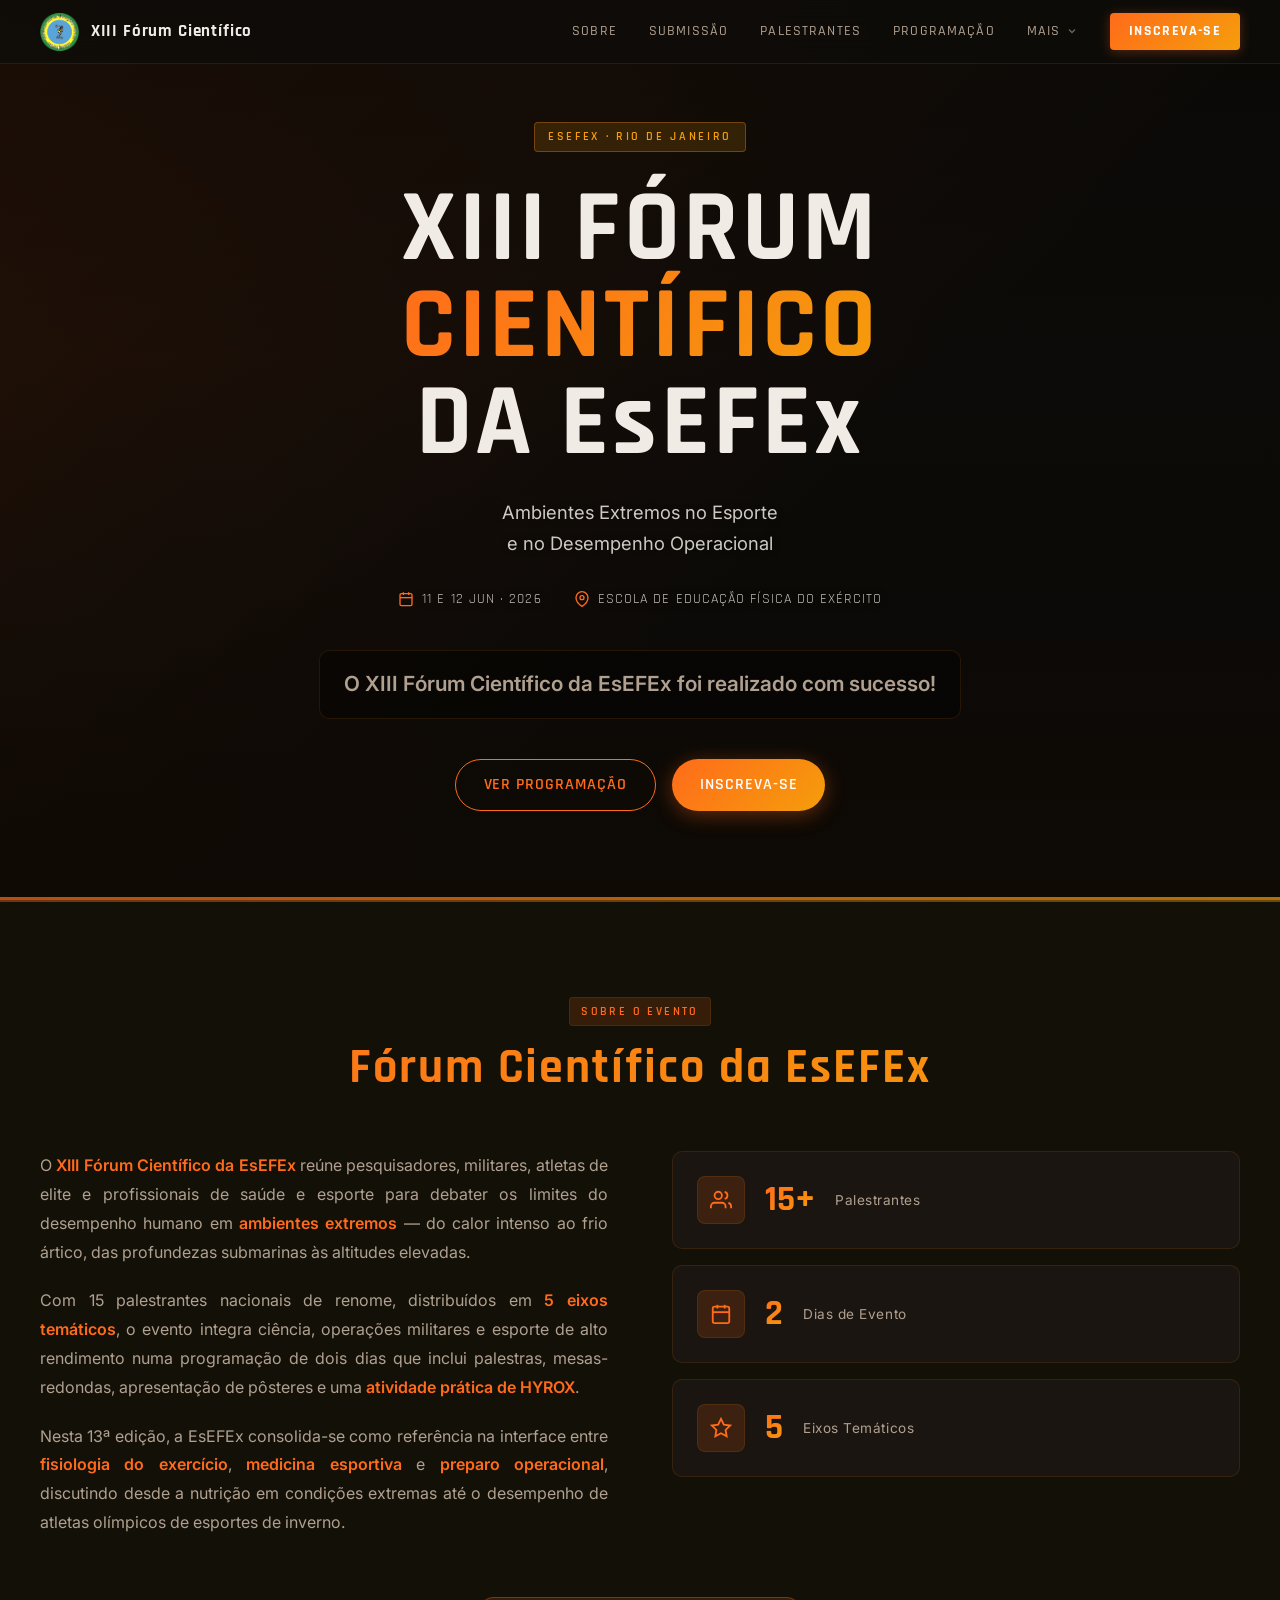
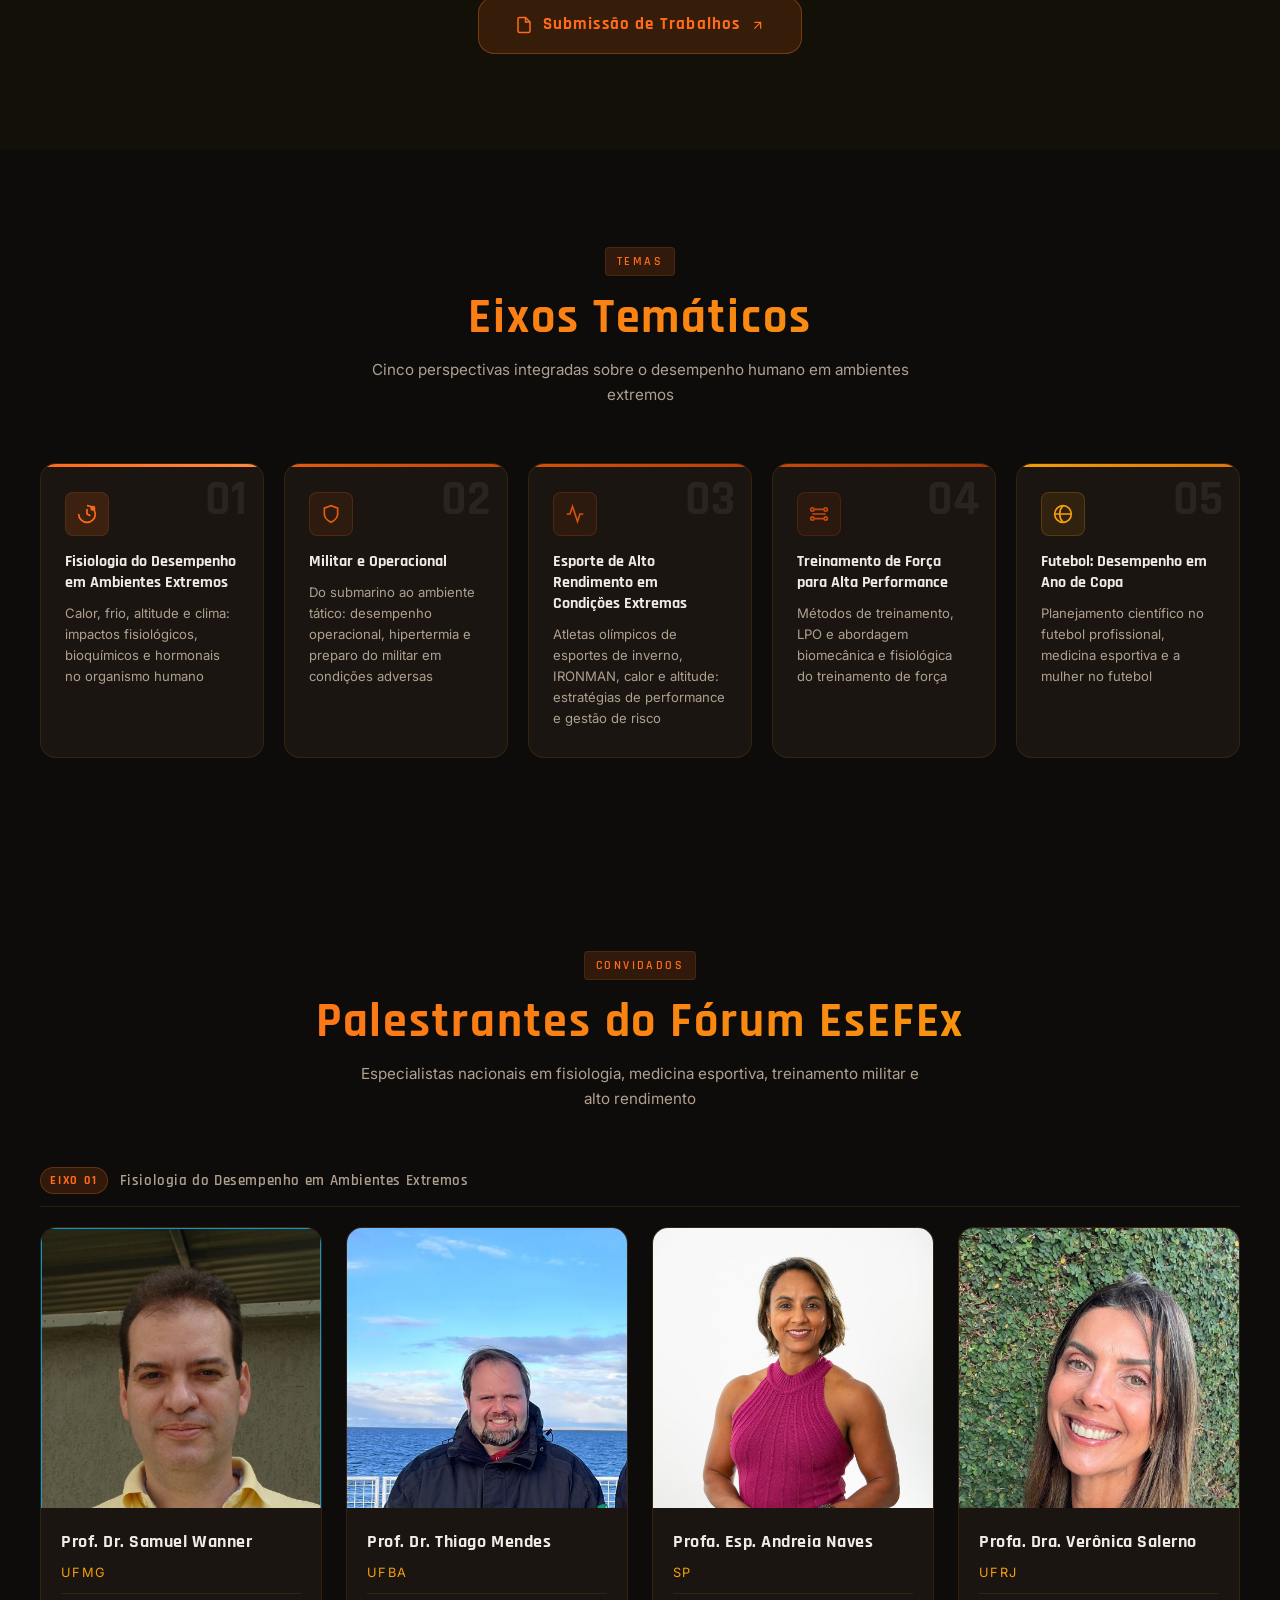
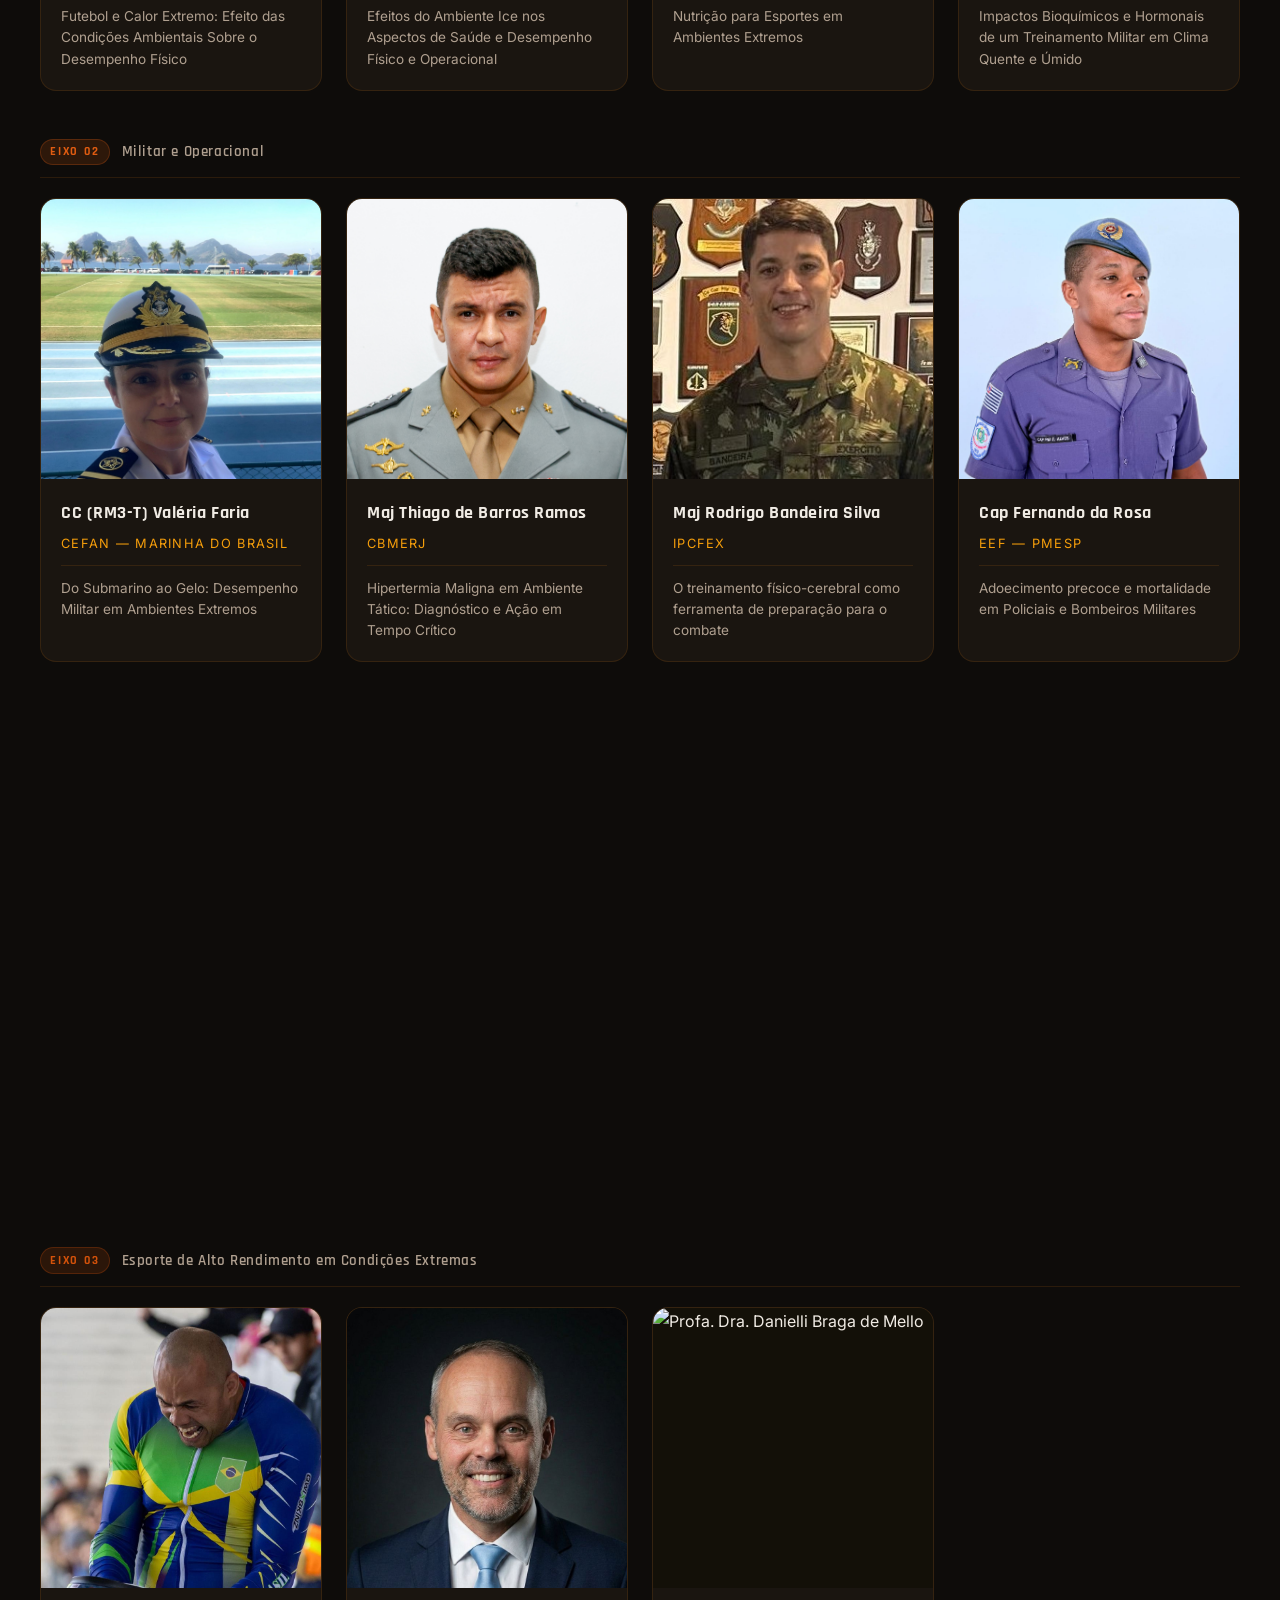
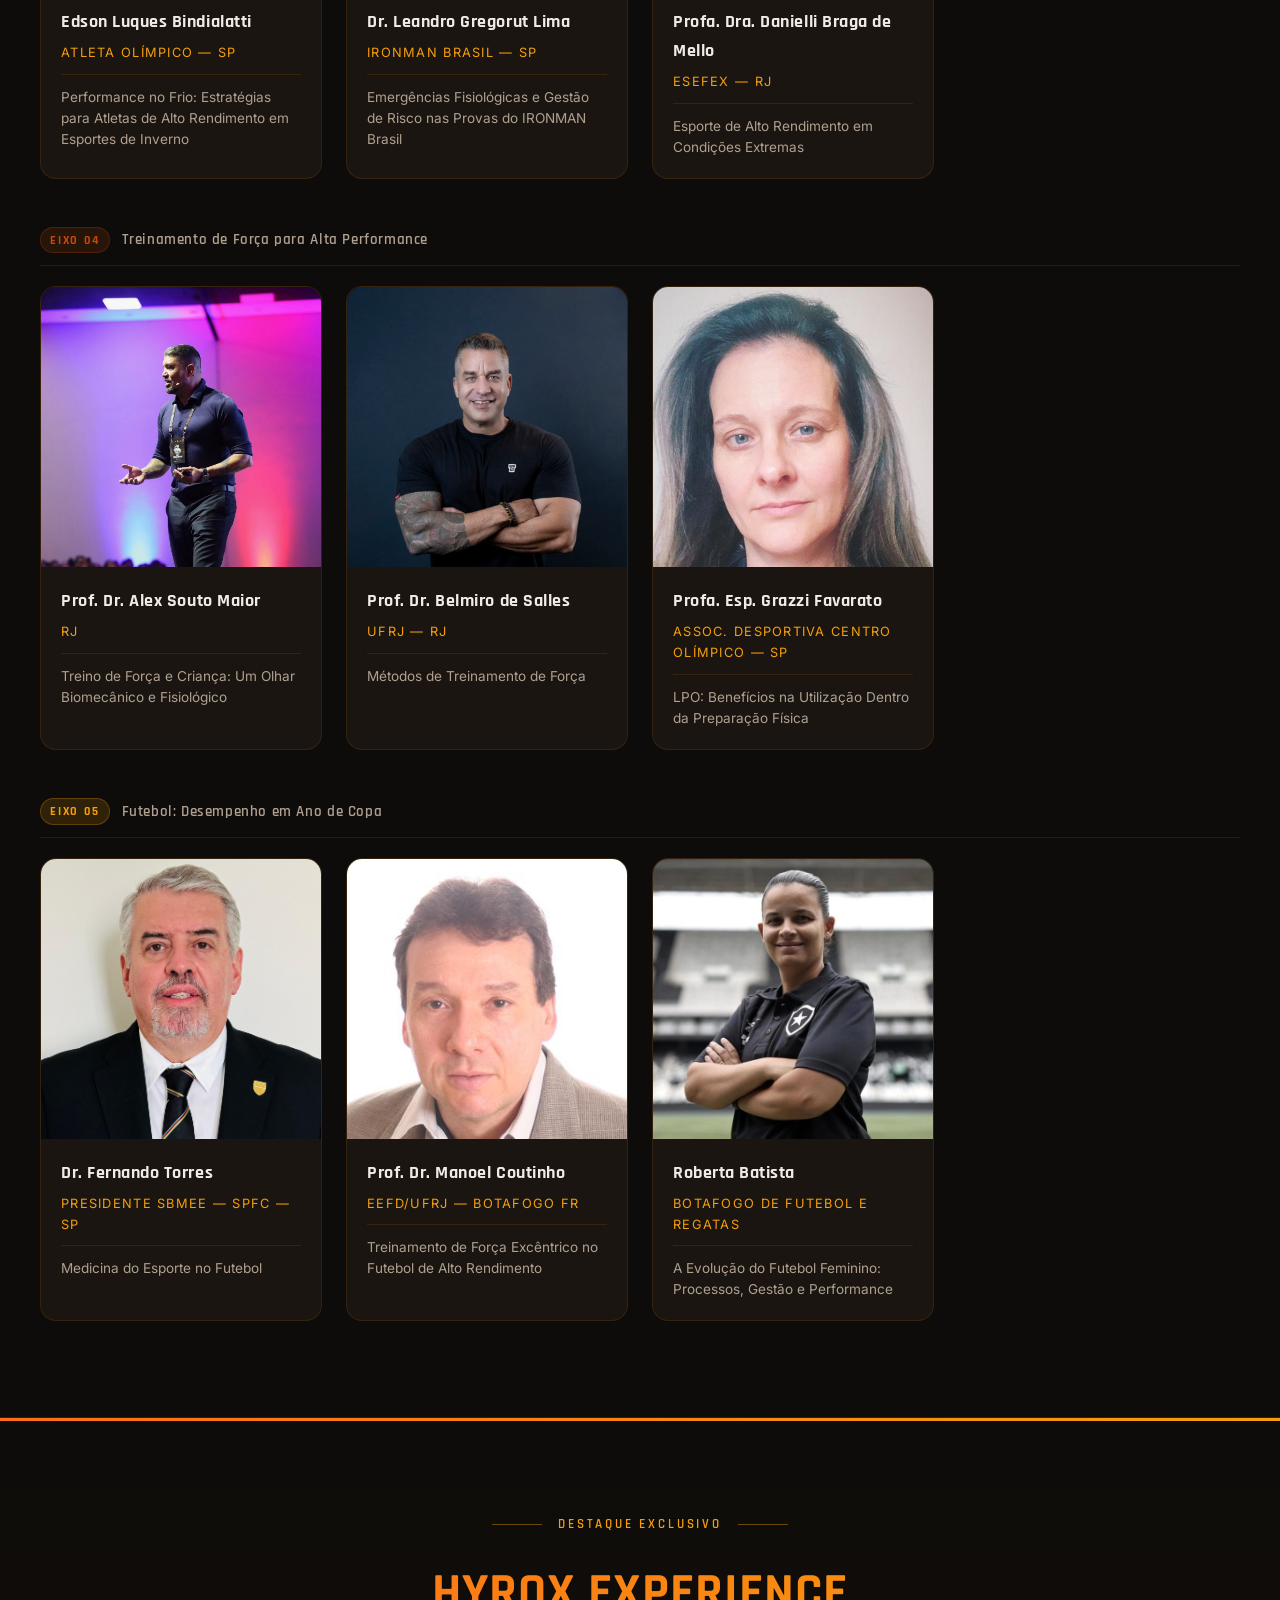
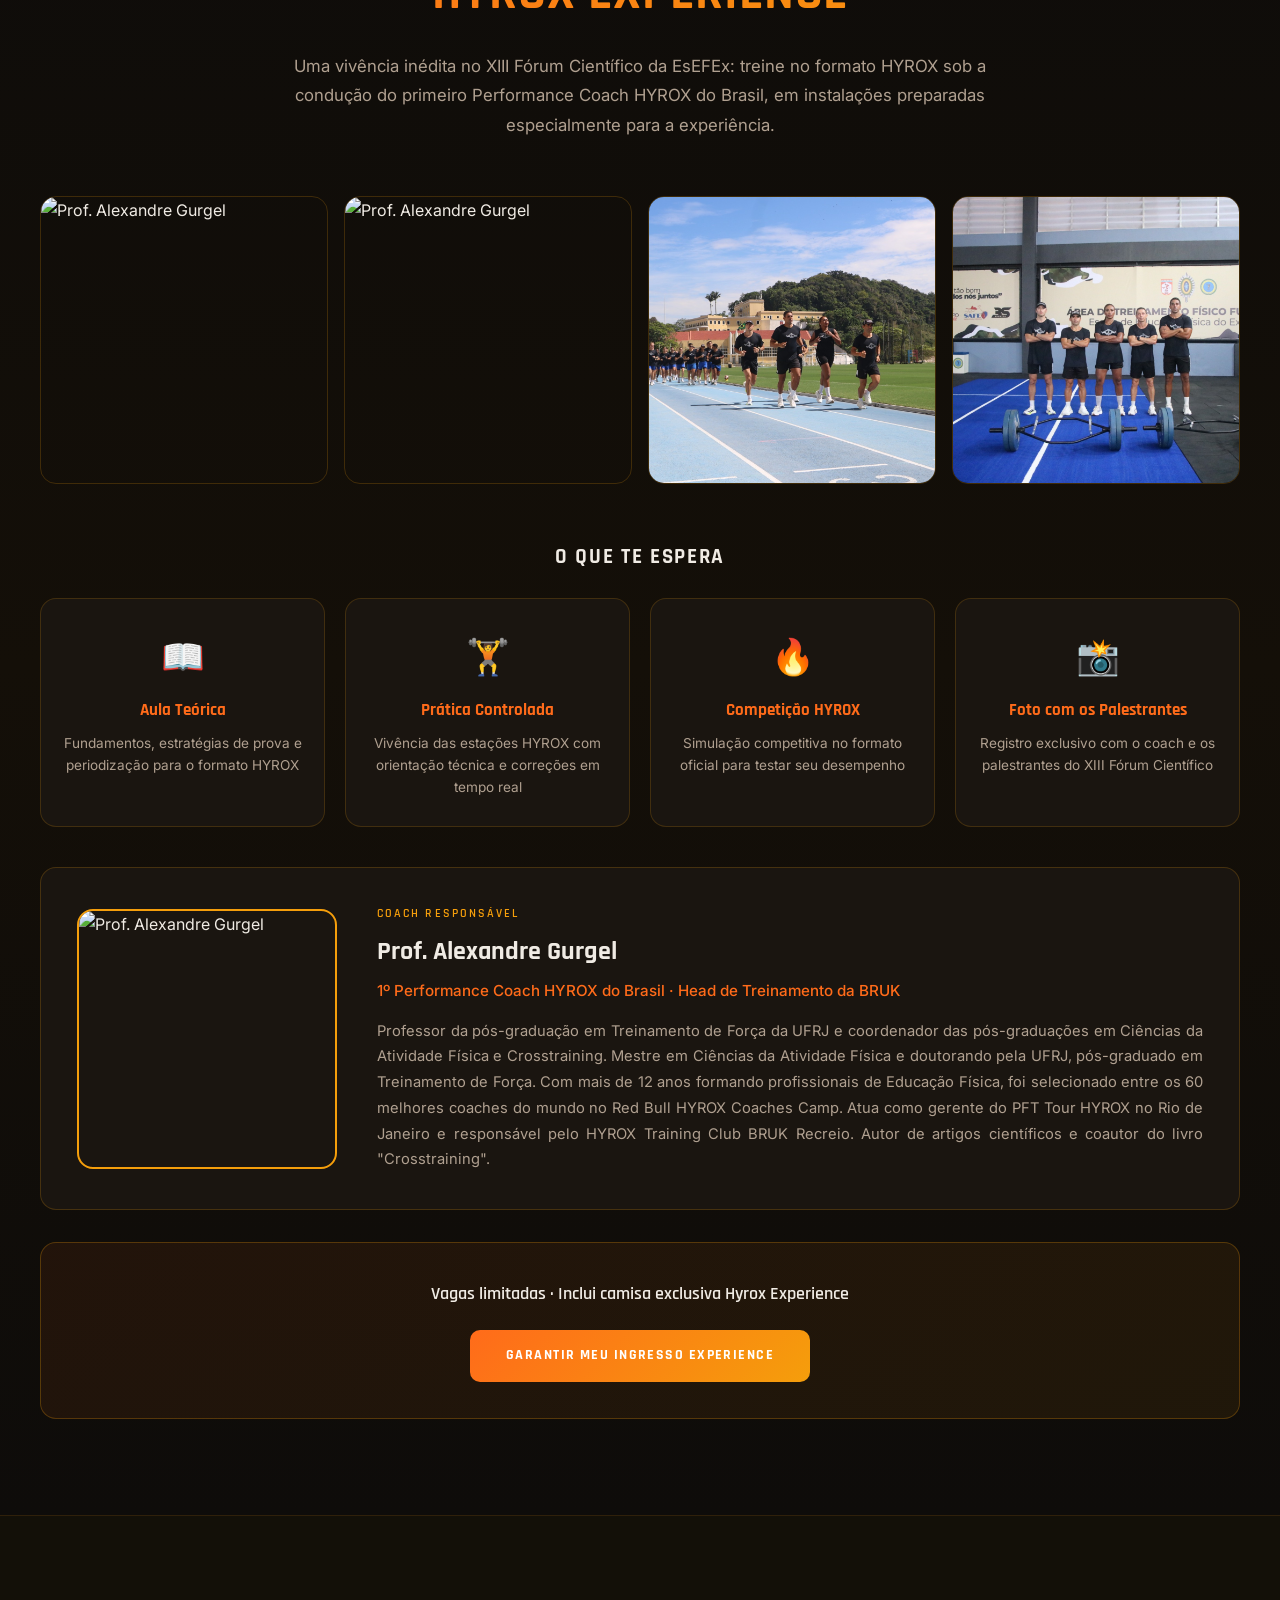
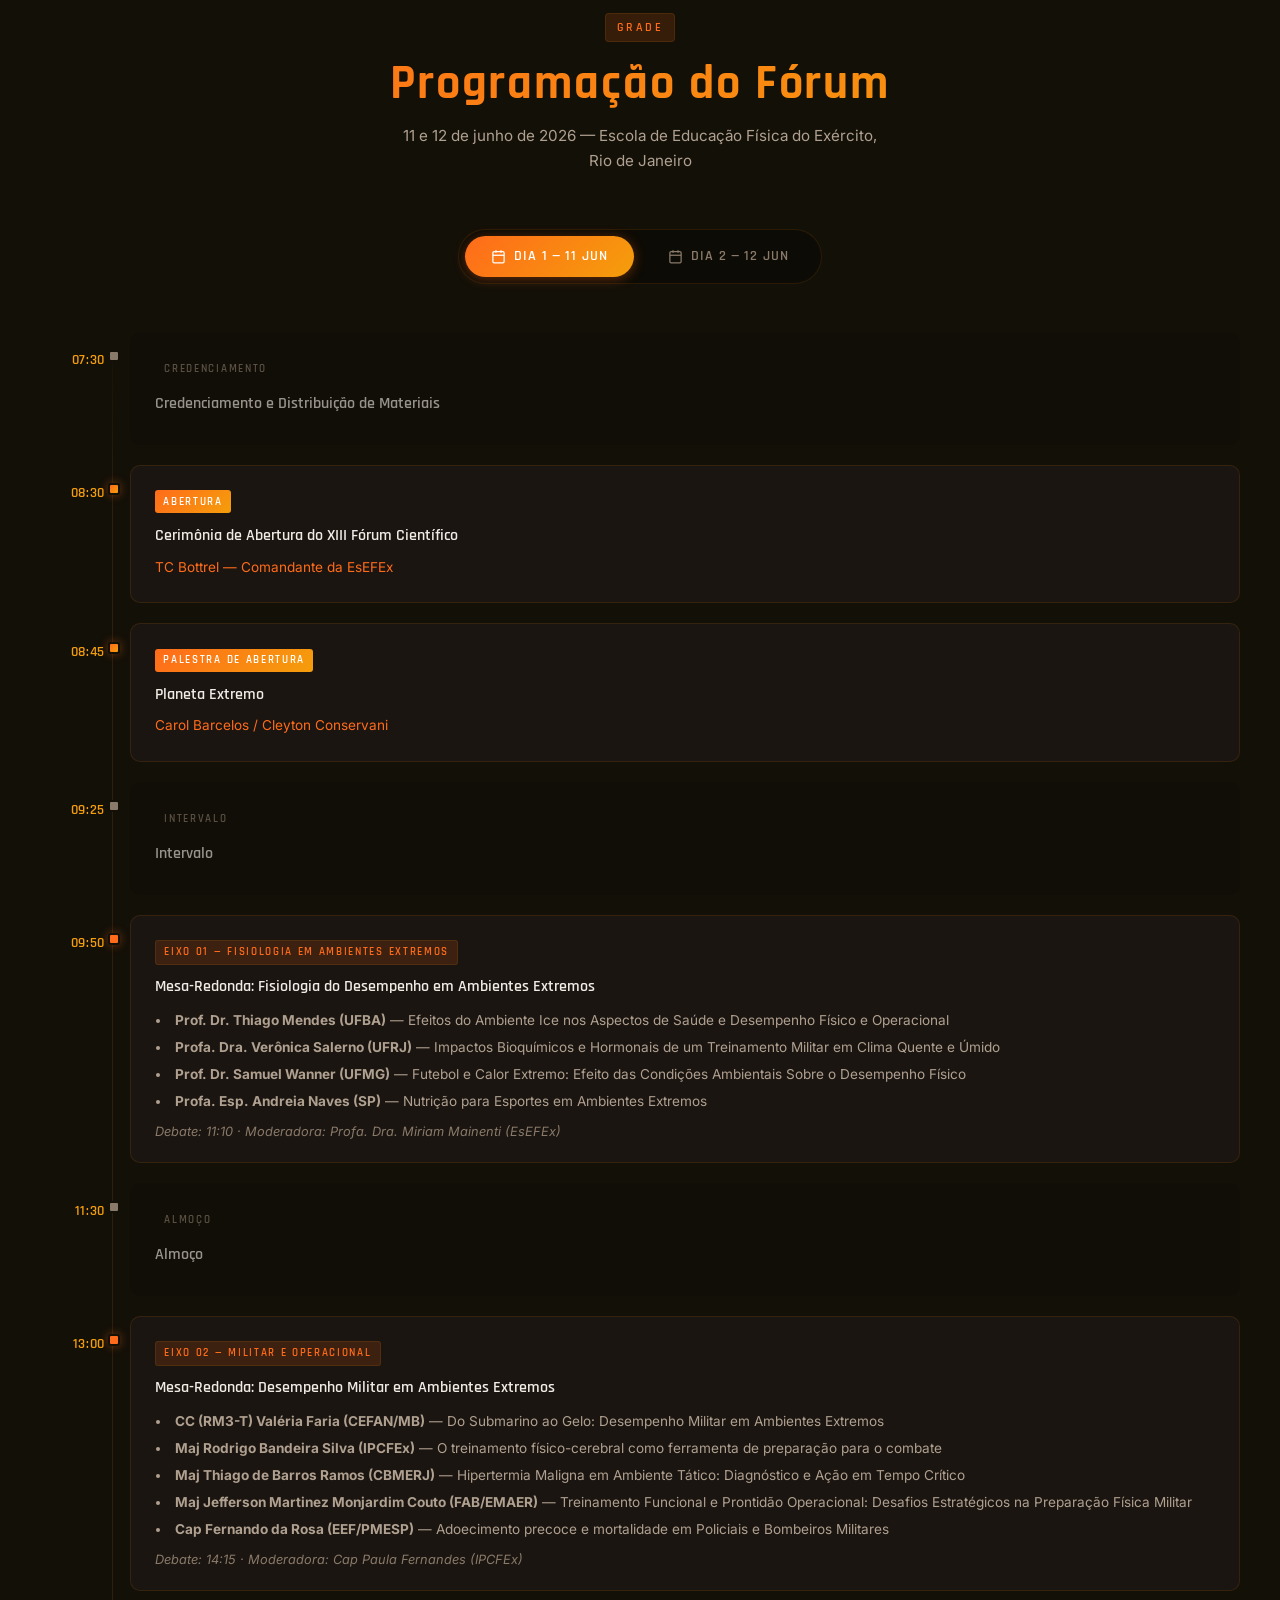
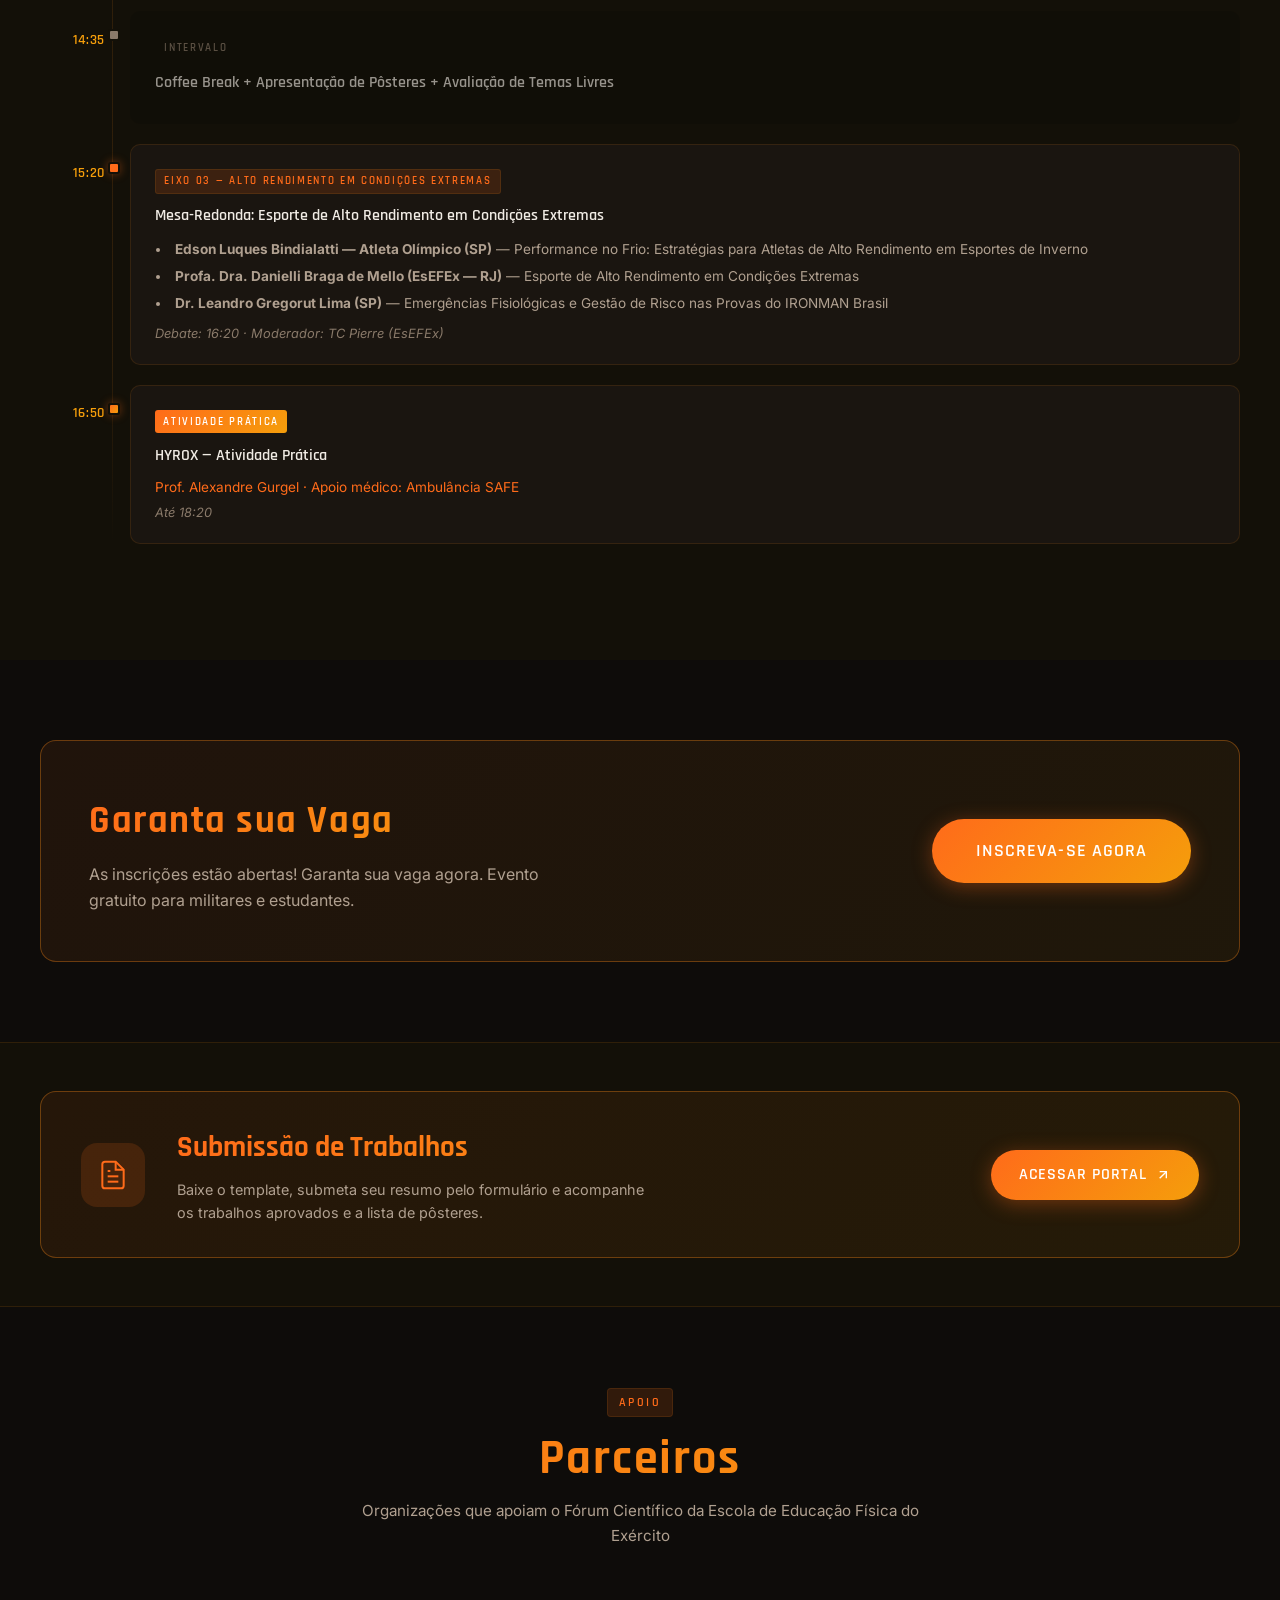
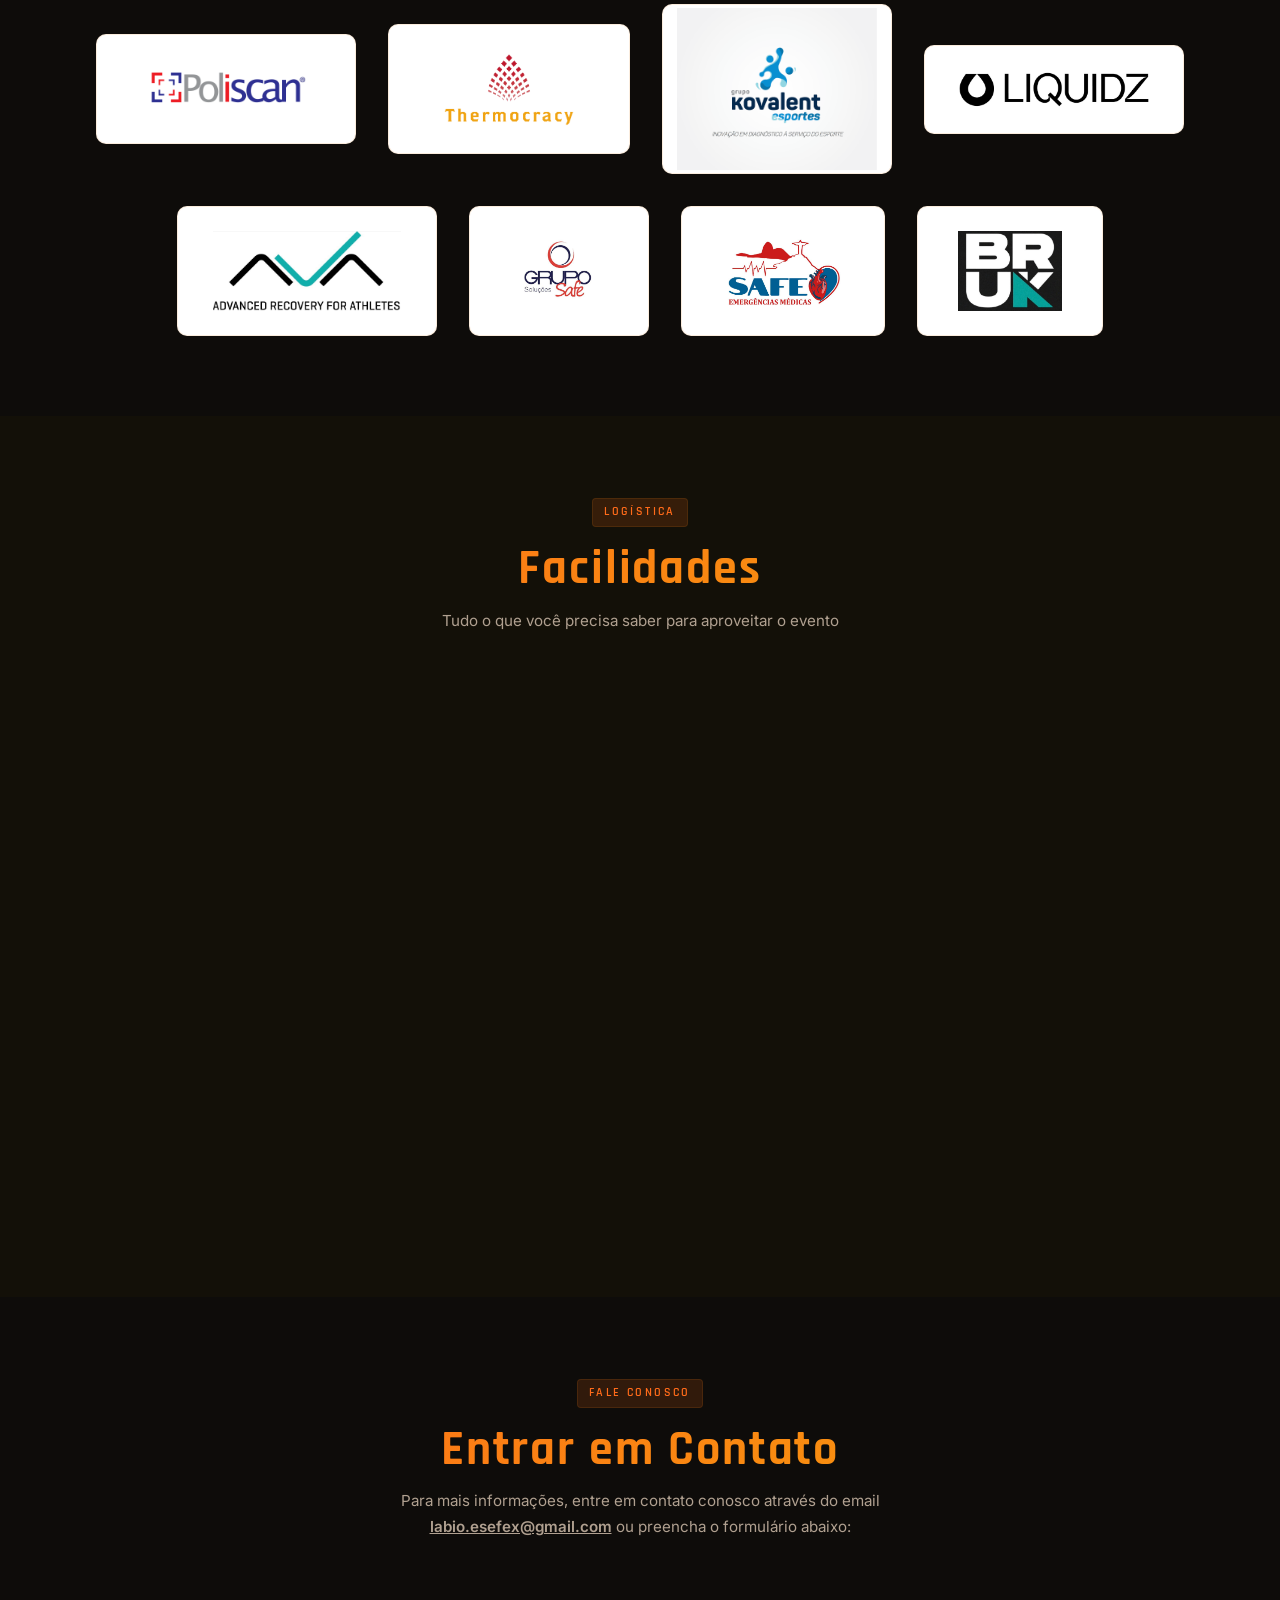
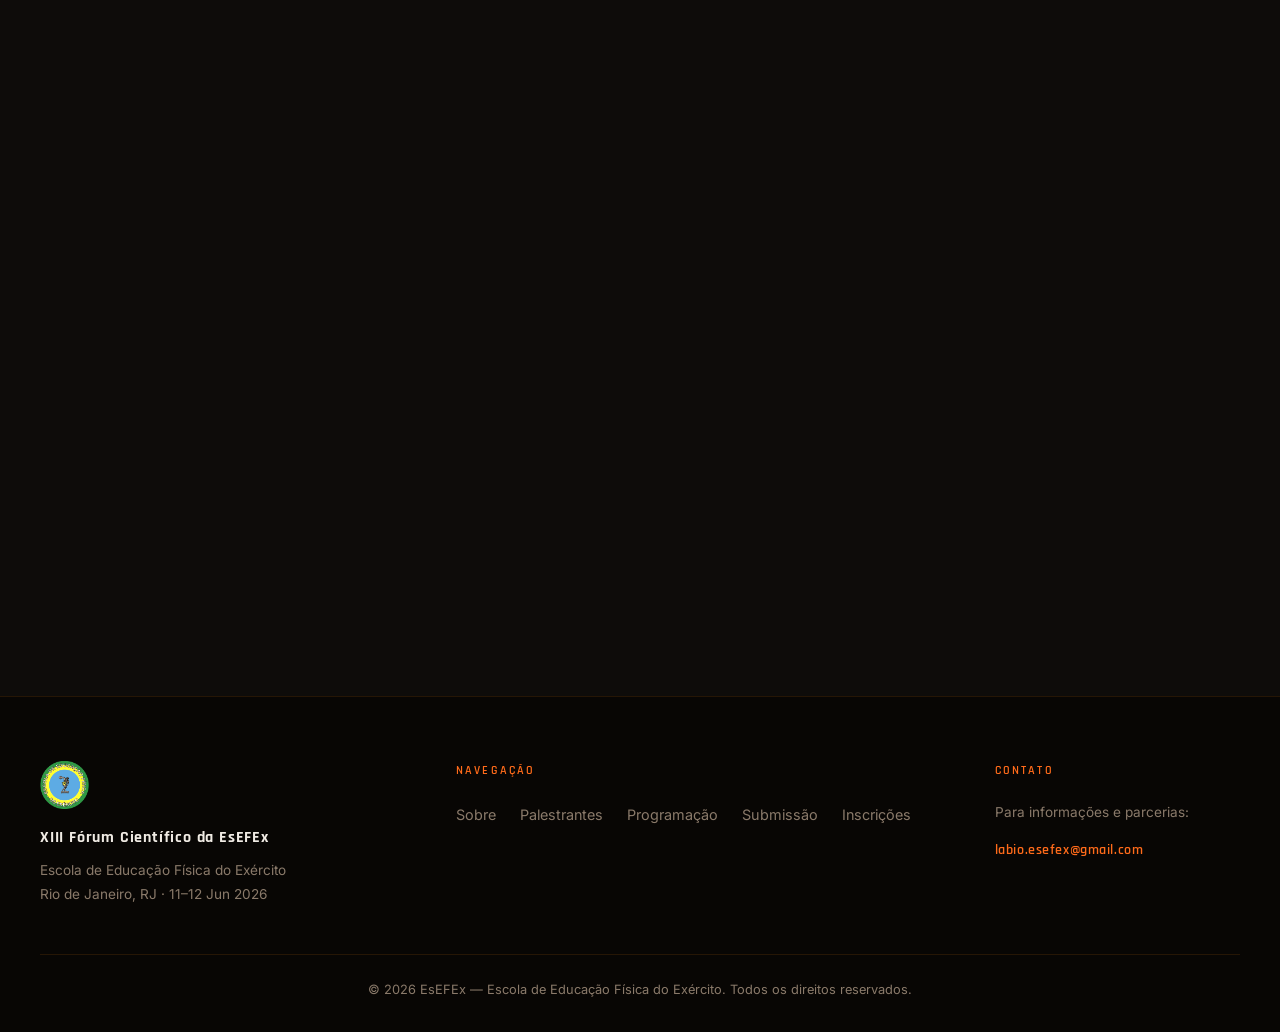
==== commit d63b3ba5: "agoarism" ====
--- a/index.html
+++ b/index.html
@@ -608,6 +608,32 @@
         </div>
       </div>
 
+      <div class="hyrox-destaque__activities">
+        <h3 class="hyrox-destaque__activities-title">O que te espera</h3>
+        <div class="hyrox-destaque__activities-grid">
+          <div class="hyrox-destaque__activity fade-in">
+            <span class="hyrox-destaque__activity-icon">📖</span>
+            <h4 class="hyrox-destaque__activity-name">Aula Teórica</h4>
+            <p class="hyrox-destaque__activity-desc">Fundamentos, estratégias de prova e periodização para o formato HYROX</p>
+          </div>
+          <div class="hyrox-destaque__activity fade-in">
+            <span class="hyrox-destaque__activity-icon">🏋️</span>
+            <h4 class="hyrox-destaque__activity-name">Prática Controlada</h4>
+            <p class="hyrox-destaque__activity-desc">Vivência das estações HYROX com orientação técnica e correções em tempo real</p>
+          </div>
+          <div class="hyrox-destaque__activity fade-in">
+            <span class="hyrox-destaque__activity-icon">🔥</span>
+            <h4 class="hyrox-destaque__activity-name">Competição HYROX</h4>
+            <p class="hyrox-destaque__activity-desc">Simulação competitiva no formato oficial para testar seu desempenho</p>
+          </div>
+          <div class="hyrox-destaque__activity fade-in">
+            <span class="hyrox-destaque__activity-icon">📸</span>
+            <h4 class="hyrox-destaque__activity-name">Foto com os Palestrantes</h4>
+            <p class="hyrox-destaque__activity-desc">Registro exclusivo com o coach e os palestrantes do XIII Fórum Científico</p>
+          </div>
+        </div>
+      </div>
+
       <div class="hyrox-destaque__coach">
         <div class="hyrox-destaque__photo">
           <img src="Documentos/Hyrox Experience/IMG_3643.JPEG" alt="Prof. Alexandre Gurgel" loading="lazy" />
--- a/css/style.css
+++ b/css/style.css
@@ -890,6 +890,41 @@
 }
 .hyrox-destaque__item:hover img { transform: scale(1.06); }
 
+.hyrox-destaque__activities {
+  margin-bottom: 2.5rem;
+}
+.hyrox-destaque__activities-title {
+  font-family: var(--font-head); font-size: 1.3rem; font-weight: 700;
+  color: var(--text); text-align: center; margin-bottom: 1.5rem;
+  text-transform: uppercase; letter-spacing: .08em;
+}
+.hyrox-destaque__activities-grid {
+  display: grid; grid-template-columns: repeat(4, 1fr); gap: 1.25rem;
+}
+.hyrox-destaque__activity {
+  background: var(--bg-card);
+  border: 1px solid rgba(245,158,11,.18);
+  border-radius: var(--radius-lg);
+  padding: 1.75rem 1.25rem;
+  text-align: center;
+  transition: transform .25s, border-color .25s, box-shadow .25s;
+}
+.hyrox-destaque__activity:hover {
+  transform: translateY(-4px);
+  border-color: var(--fire);
+  box-shadow: 0 8px 32px rgba(255,107,26,.15);
+}
+.hyrox-destaque__activity-icon {
+  display: block; font-size: 2.2rem; margin-bottom: .75rem;
+}
+.hyrox-destaque__activity-name {
+  font-family: var(--font-head); font-size: 1.05rem; font-weight: 700;
+  color: var(--fire); margin-bottom: .5rem;
+}
+.hyrox-destaque__activity-desc {
+  color: var(--text-dim); font-size: .85rem; line-height: 1.6;
+}
+
 .hyrox-destaque__coach {
   display: grid; grid-template-columns: 260px 1fr; gap: 2.5rem;
   background: var(--bg-card); border: 1px solid rgba(245,158,11,.2);
@@ -955,12 +990,16 @@
   .hyrox-destaque__cta { padding: 1.5rem 1rem; }
   .hyrox-destaque__cta-text { font-size: .98rem; }
   .hyrox-destaque__cta-btn { padding: .8rem 1.25rem; font-size: .8rem; letter-spacing: .08em; width: 100%; max-width: 320px; }
+  .hyrox-destaque__activities-grid { grid-template-columns: repeat(2, 1fr); gap: 1rem; }
+  .hyrox-destaque__activity { padding: 1.25rem 1rem; }
+  .hyrox-destaque__activities-title { font-size: 1.1rem; }
 }
 @media (max-width: 380px) {
   .hyrox-destaque__title { font-size: 1.55rem; }
   .hyrox-destaque__label::before, .hyrox-destaque__label::after { width: 16px; }
   .hyrox-destaque__coach { padding: 1rem; }
   .hyrox-destaque__coach-bio { font-size: .82rem; }
+  .hyrox-destaque__activities-grid { grid-template-columns: 1fr; }
 }
 
 /* ══════════════════════════════════════════════════════════════
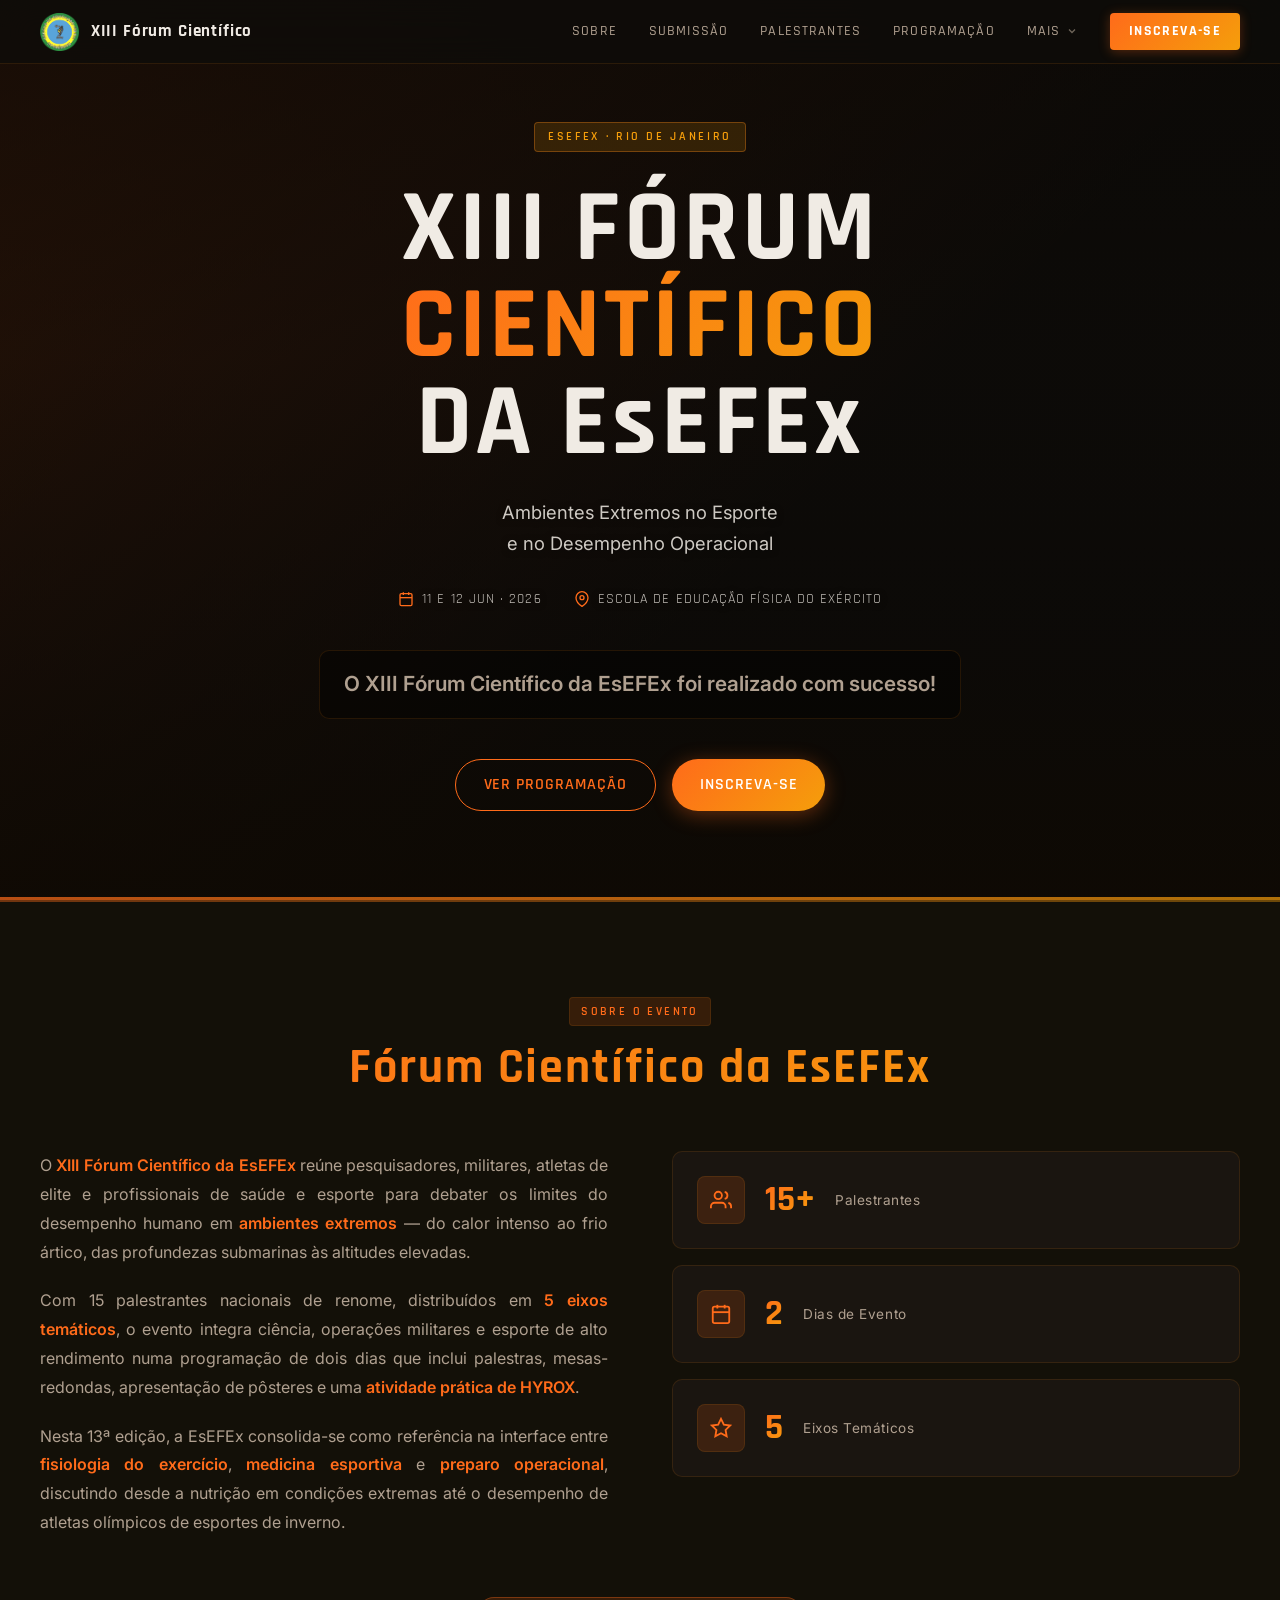
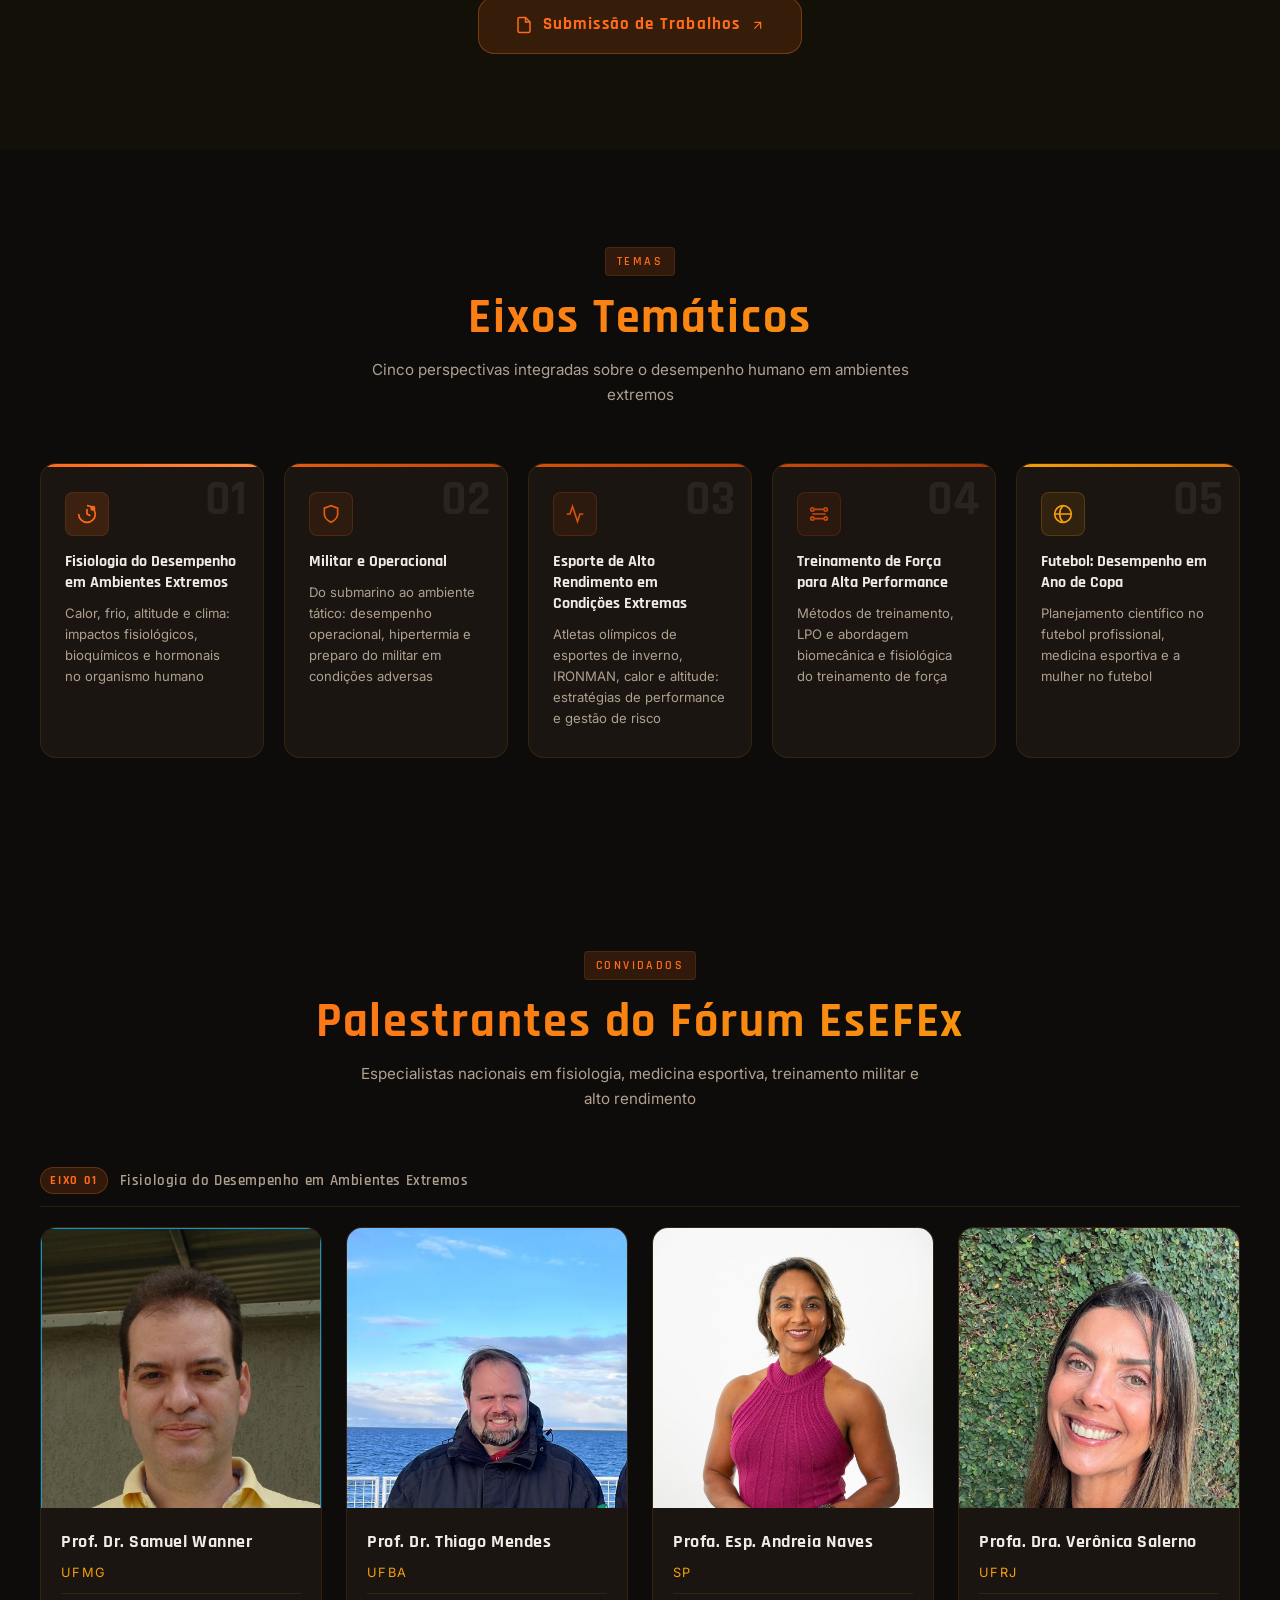
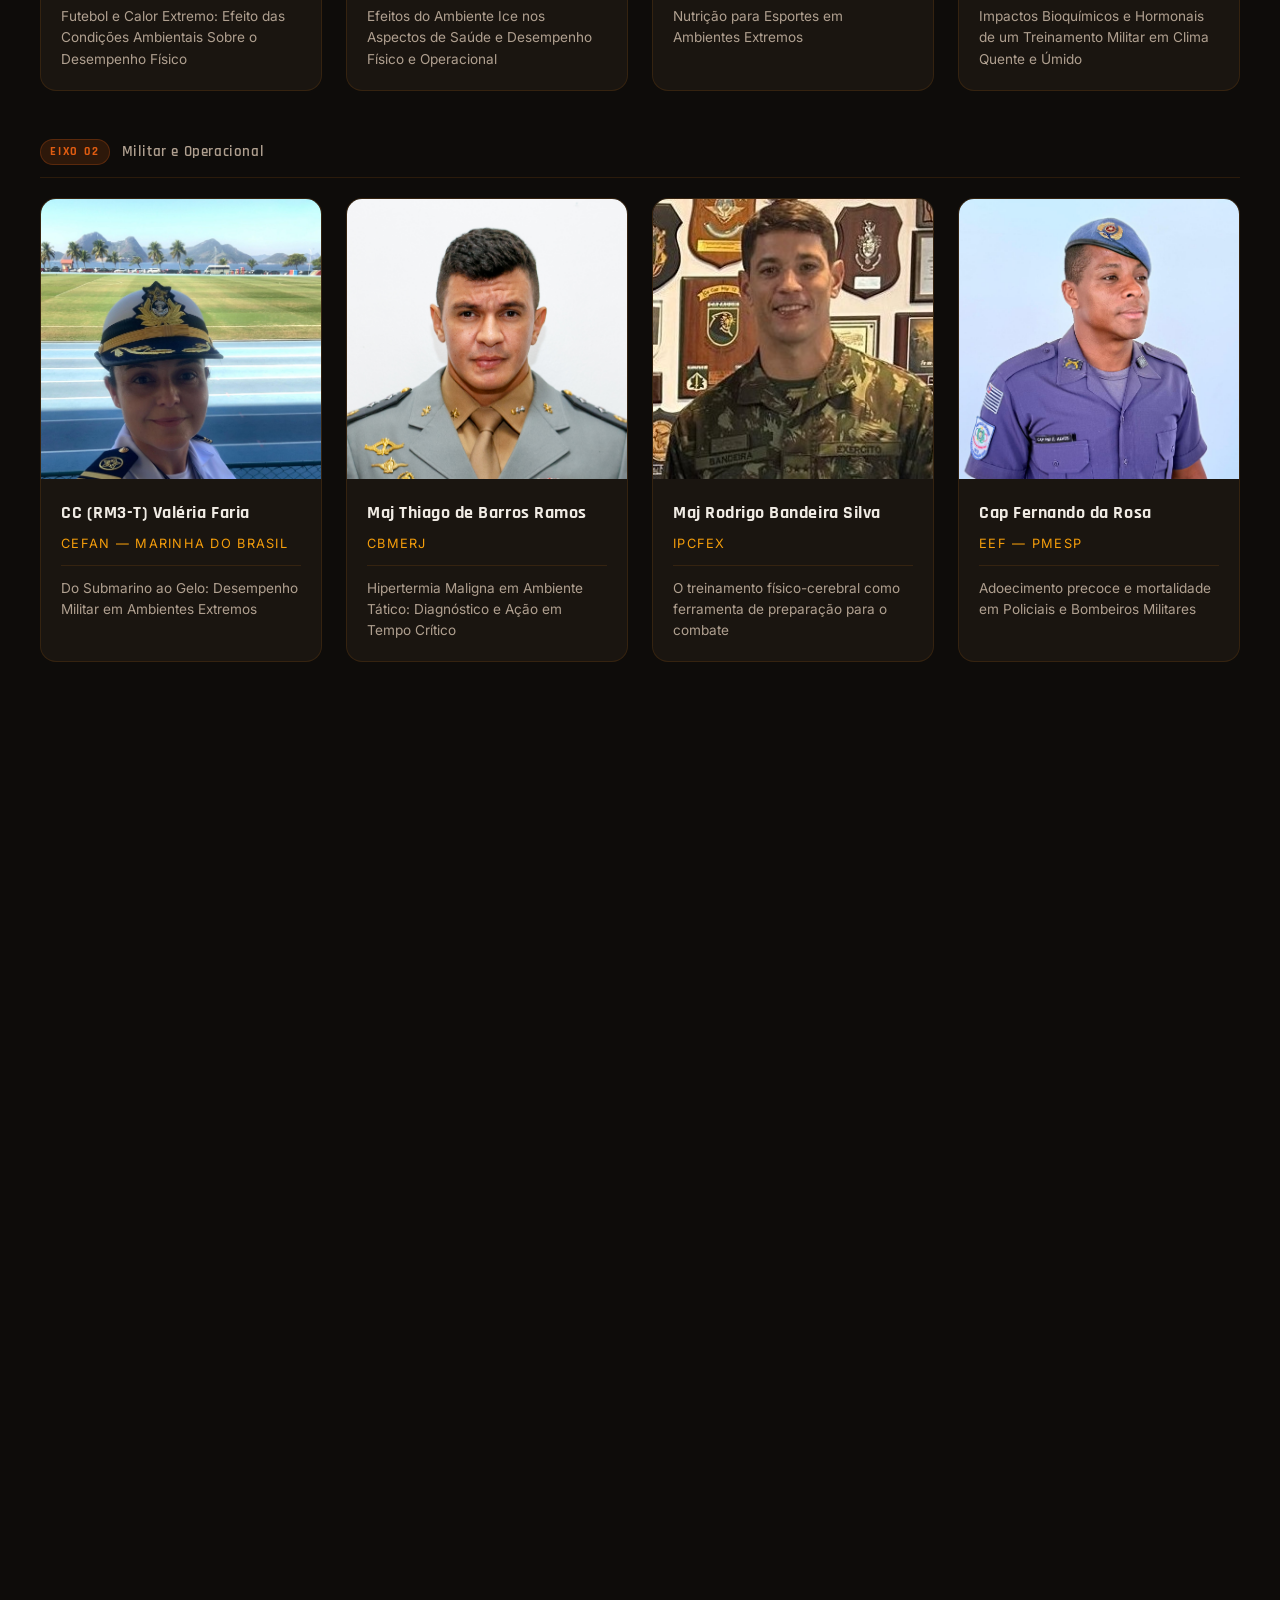
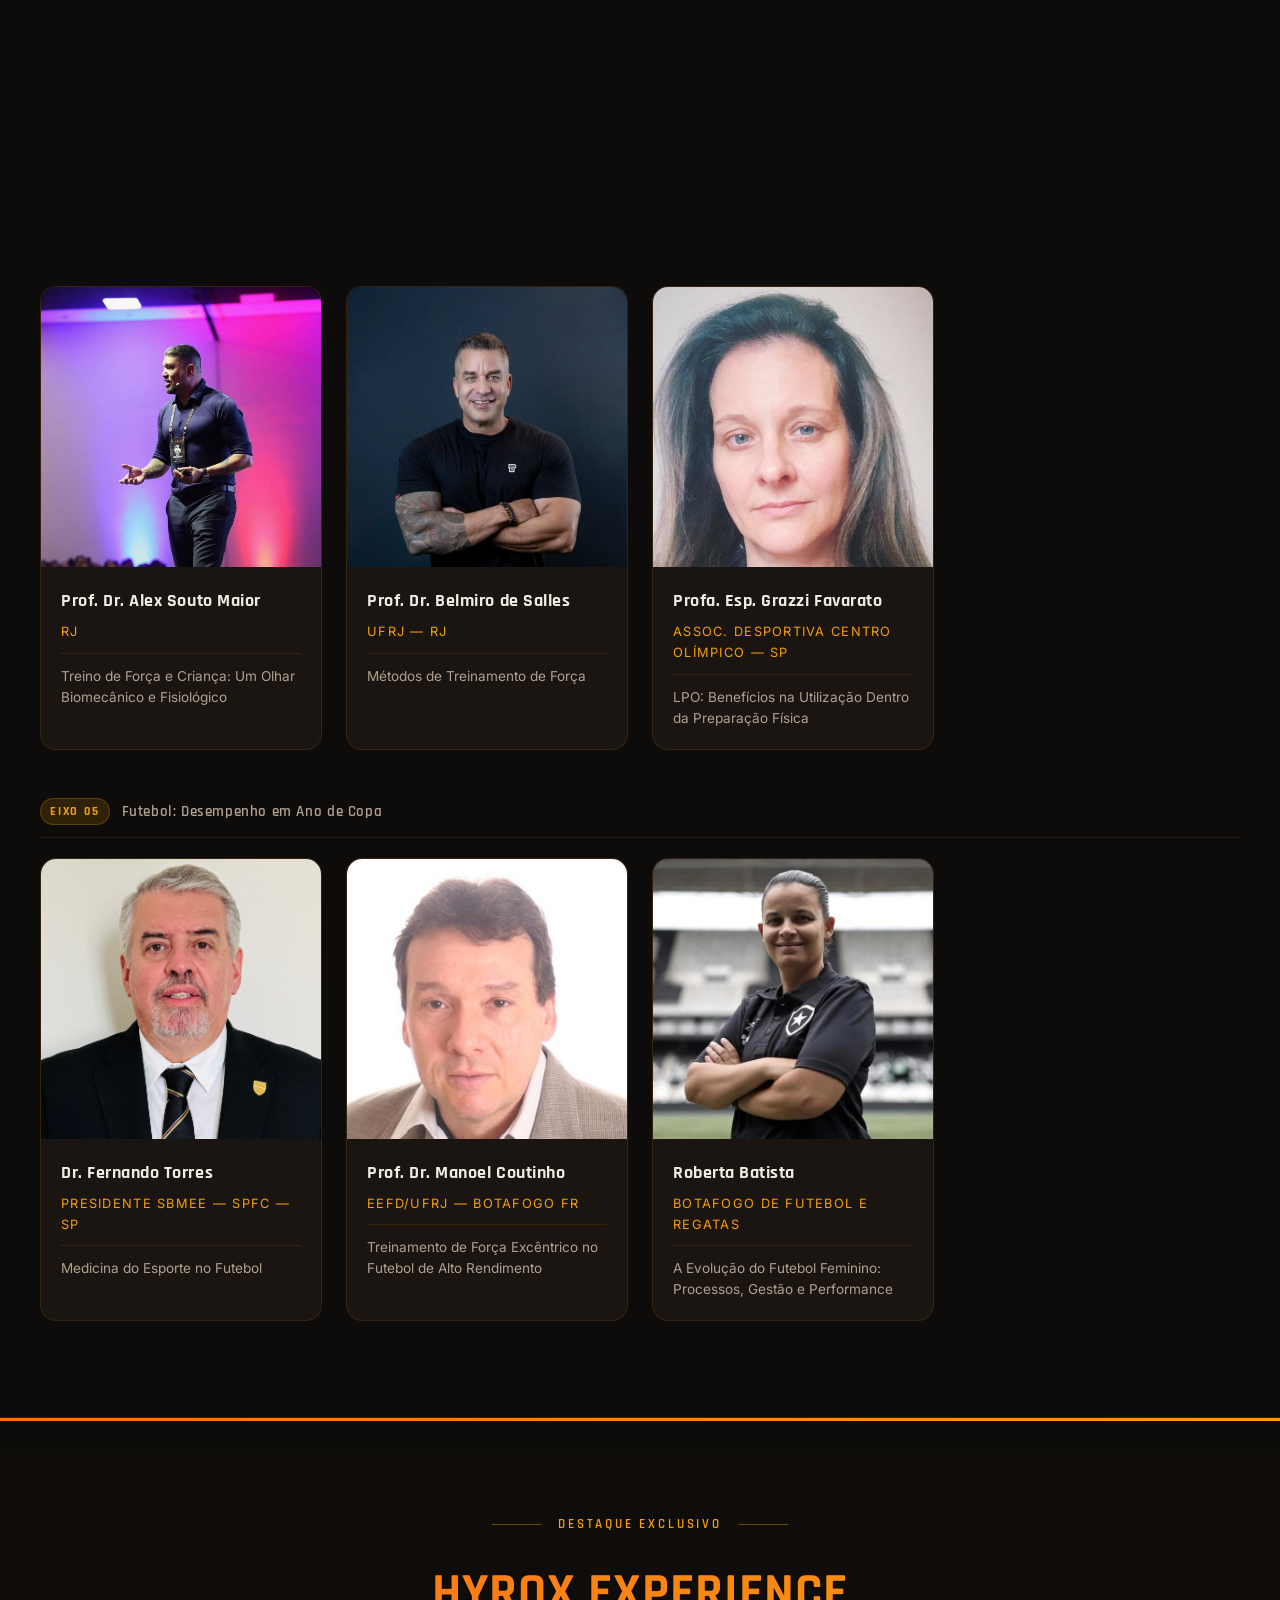
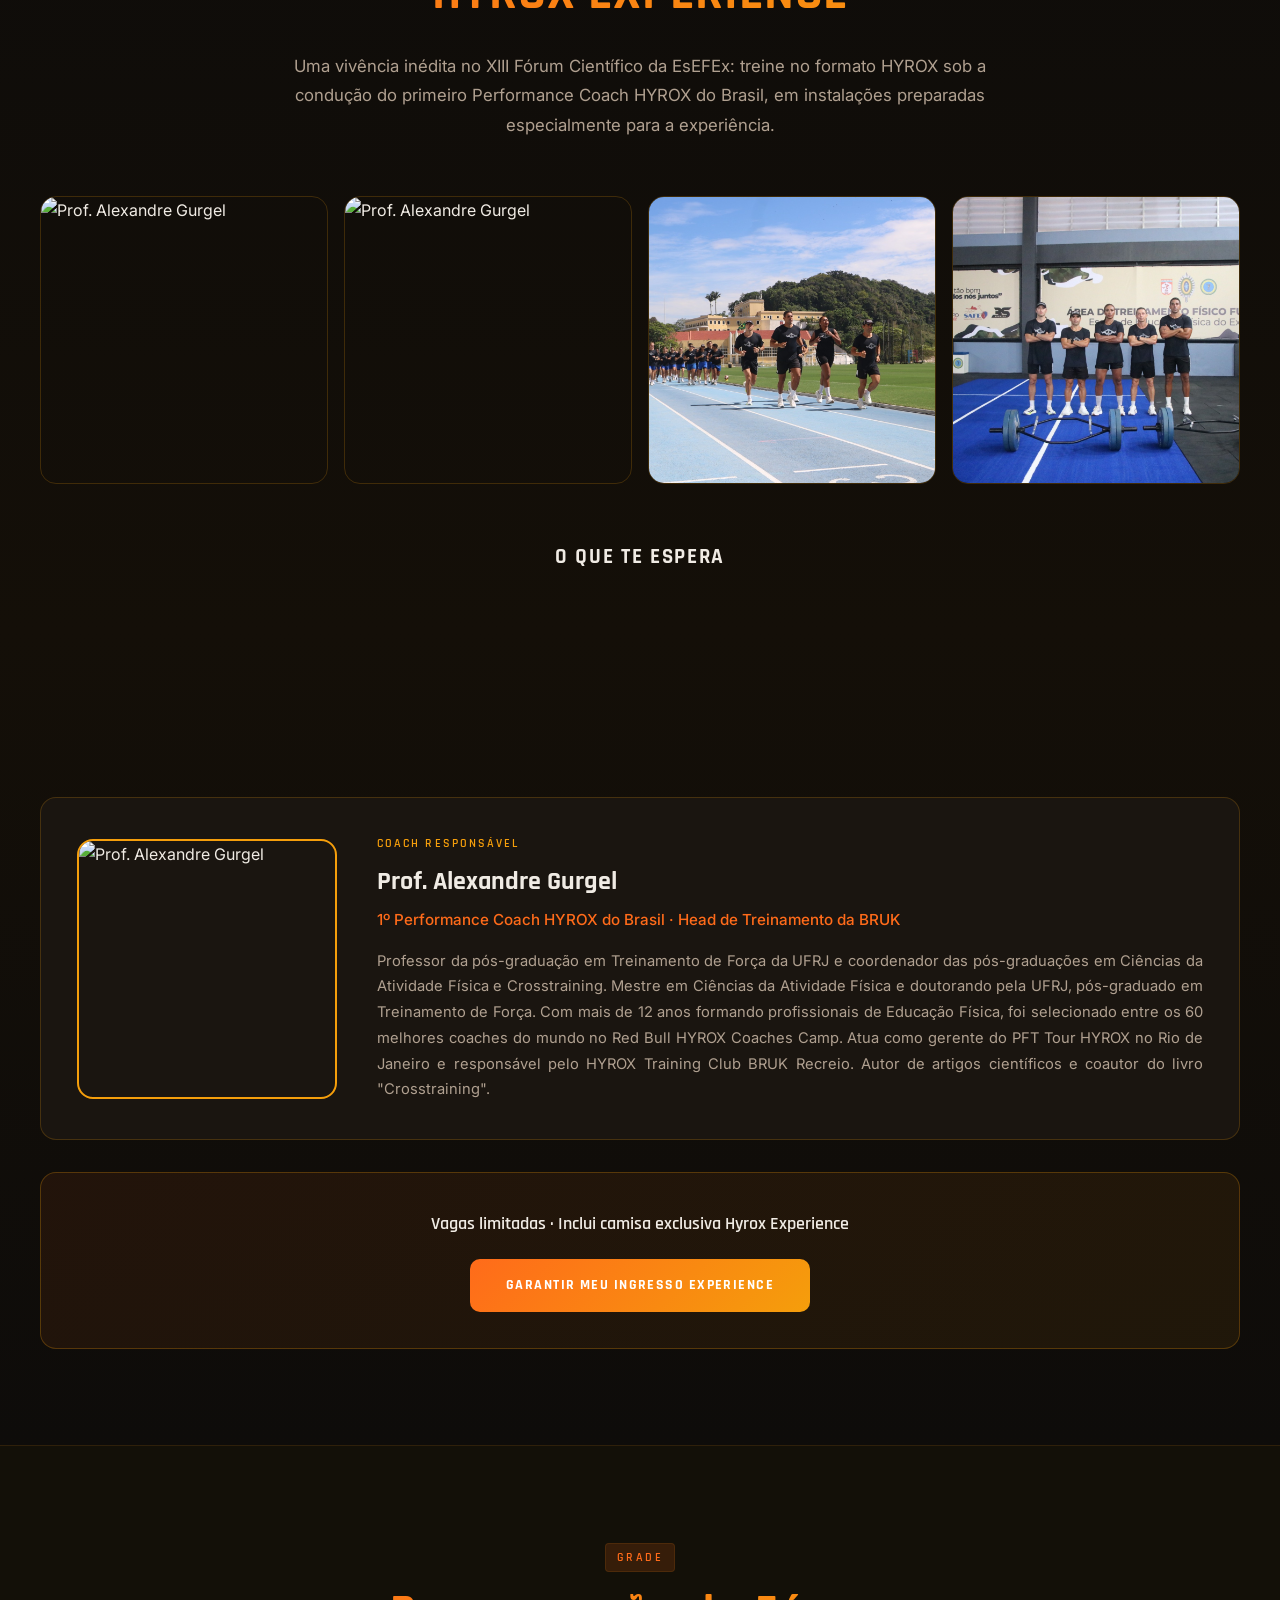
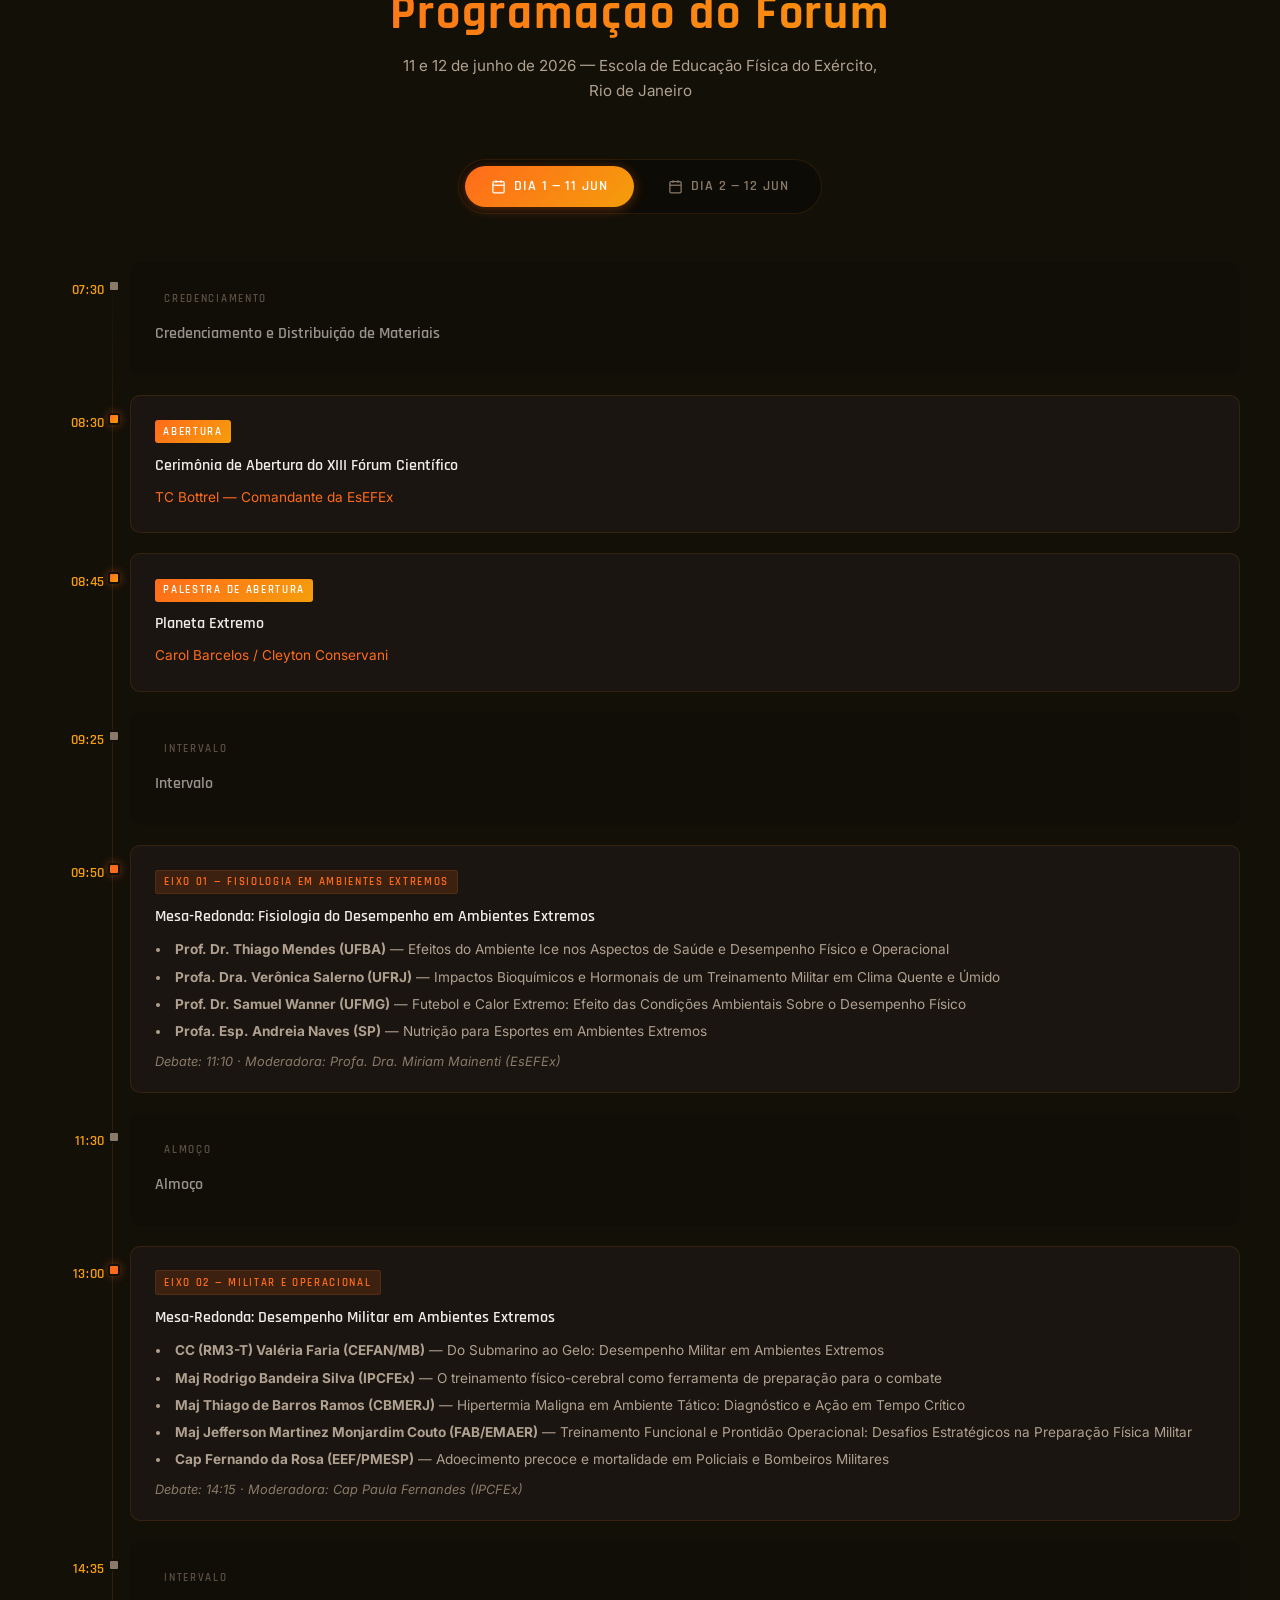
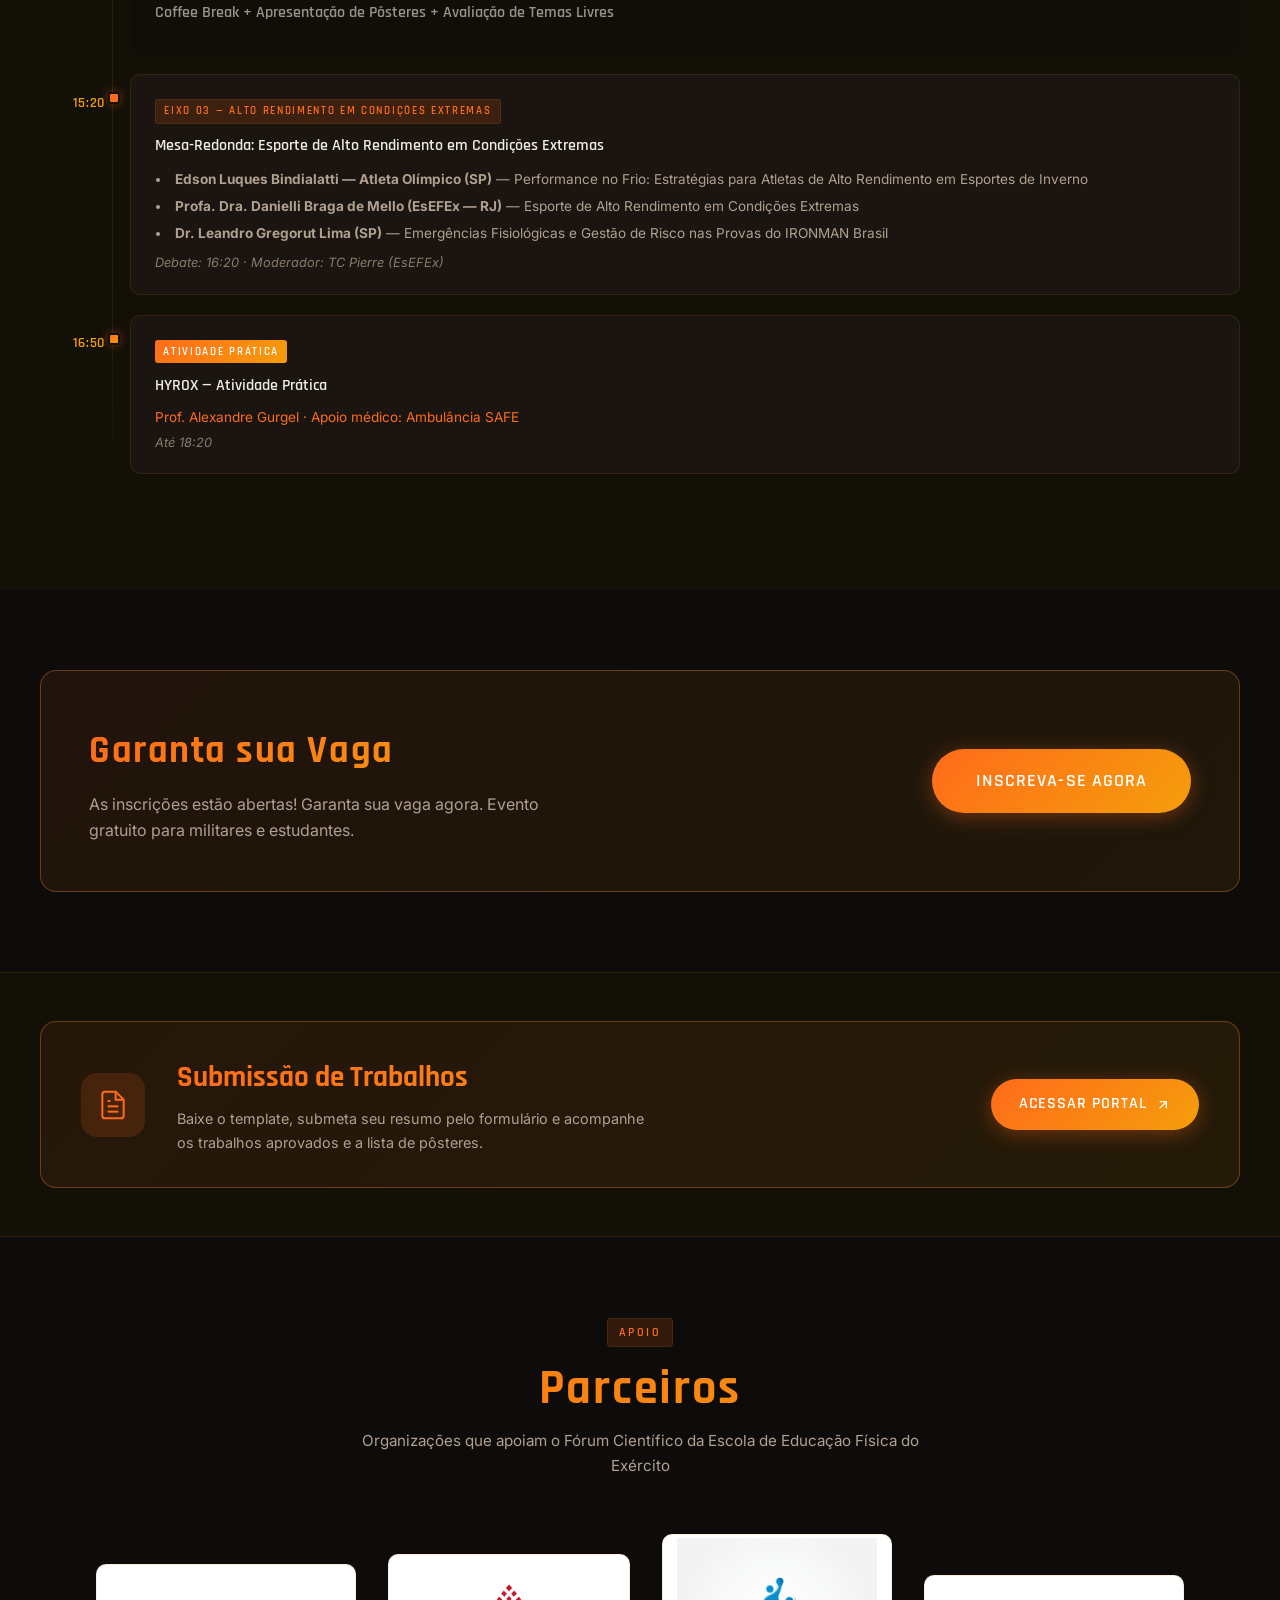
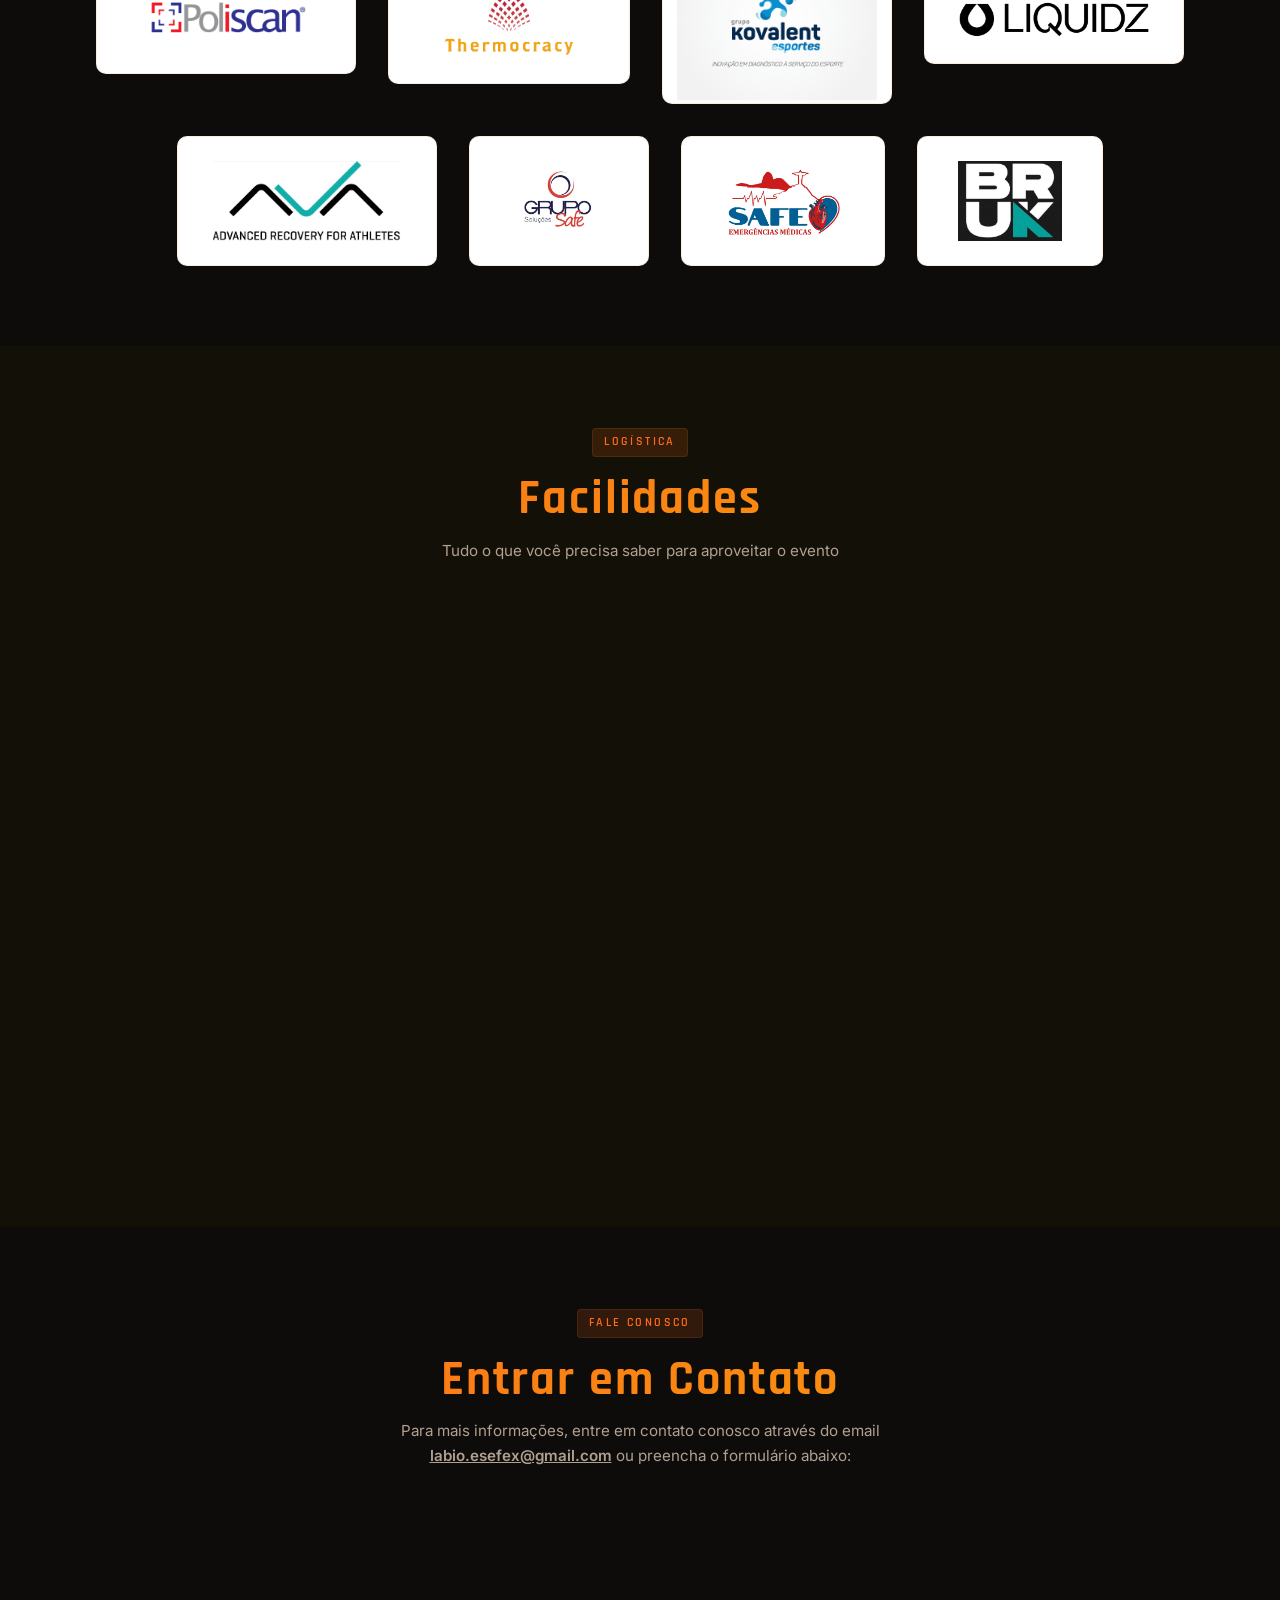
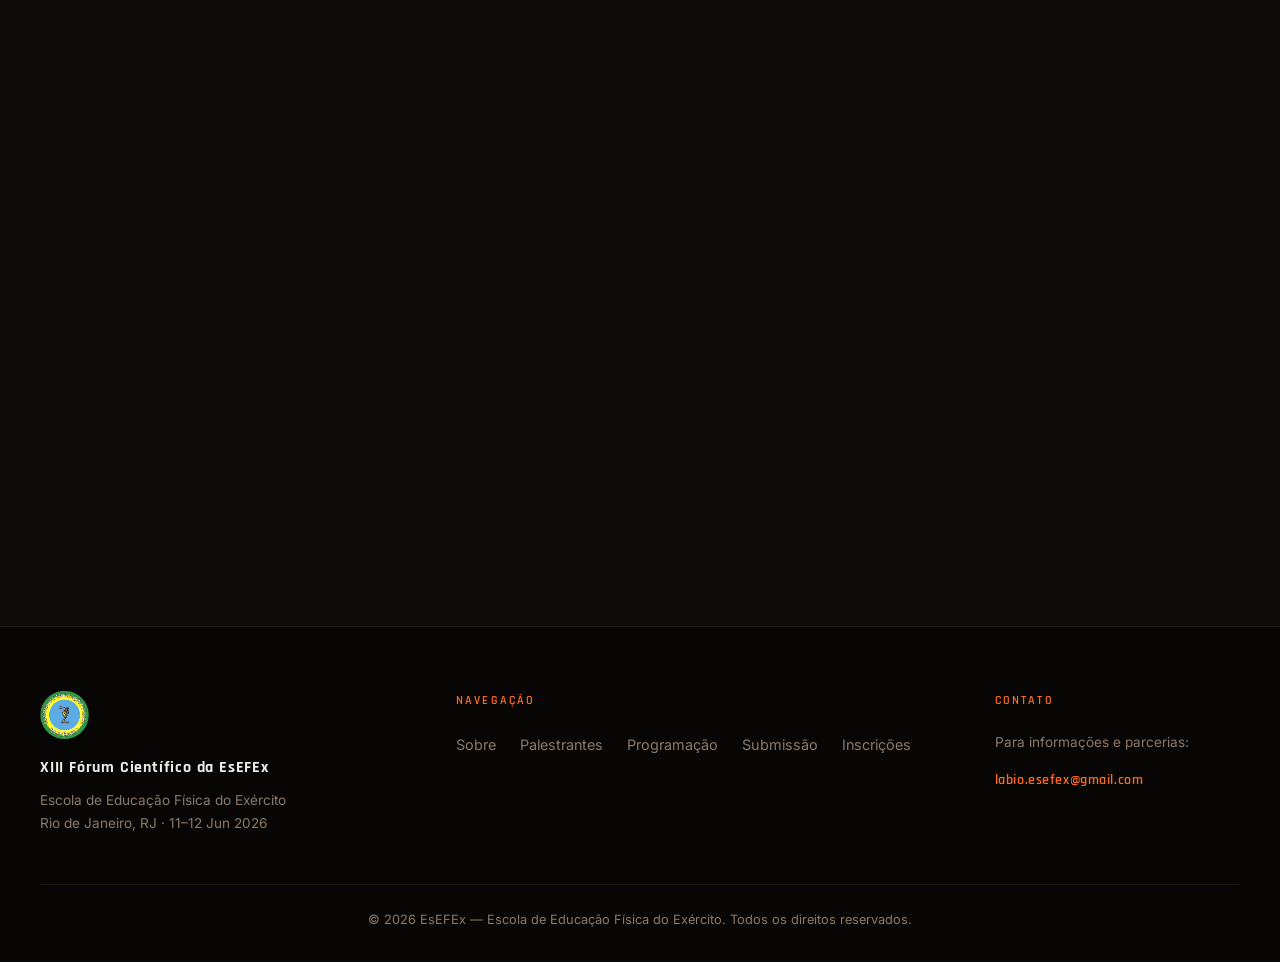
==== commit 2cf87edf: "agorais" ====
--- a/index.html
+++ b/index.html
@@ -612,22 +612,18 @@
         <h3 class="hyrox-destaque__activities-title">O que te espera</h3>
         <div class="hyrox-destaque__activities-grid">
           <div class="hyrox-destaque__activity fade-in">
-            <span class="hyrox-destaque__activity-icon">📖</span>
             <h4 class="hyrox-destaque__activity-name">Aula Teórica</h4>
             <p class="hyrox-destaque__activity-desc">Fundamentos, estratégias de prova e periodização para o formato HYROX</p>
           </div>
           <div class="hyrox-destaque__activity fade-in">
-            <span class="hyrox-destaque__activity-icon">🏋️</span>
             <h4 class="hyrox-destaque__activity-name">Prática Controlada</h4>
             <p class="hyrox-destaque__activity-desc">Vivência das estações HYROX com orientação técnica e correções em tempo real</p>
           </div>
           <div class="hyrox-destaque__activity fade-in">
-            <span class="hyrox-destaque__activity-icon">🔥</span>
             <h4 class="hyrox-destaque__activity-name">Competição HYROX</h4>
             <p class="hyrox-destaque__activity-desc">Simulação competitiva no formato oficial para testar seu desempenho</p>
           </div>
           <div class="hyrox-destaque__activity fade-in">
-            <span class="hyrox-destaque__activity-icon">📸</span>
             <h4 class="hyrox-destaque__activity-name">Foto com os Palestrantes</h4>
             <p class="hyrox-destaque__activity-desc">Registro exclusivo com o coach e os palestrantes do XIII Fórum Científico</p>
           </div>
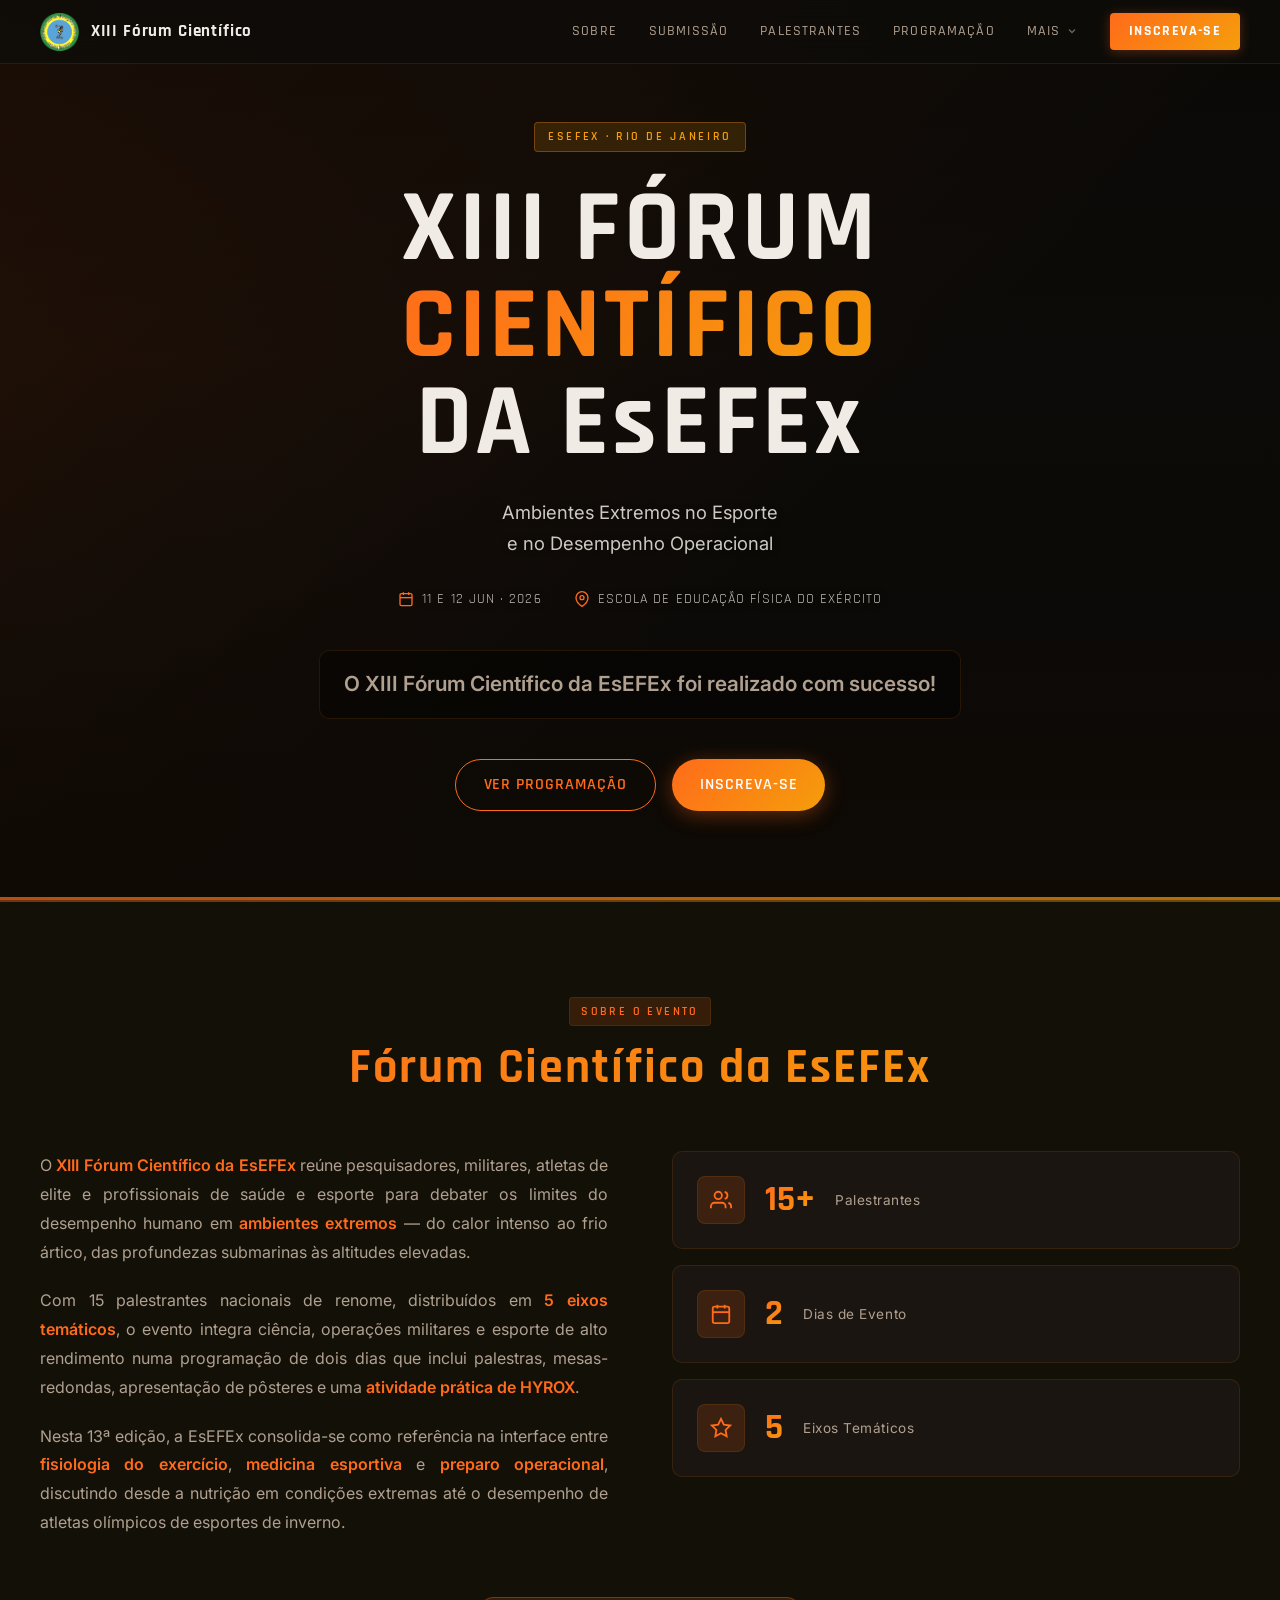
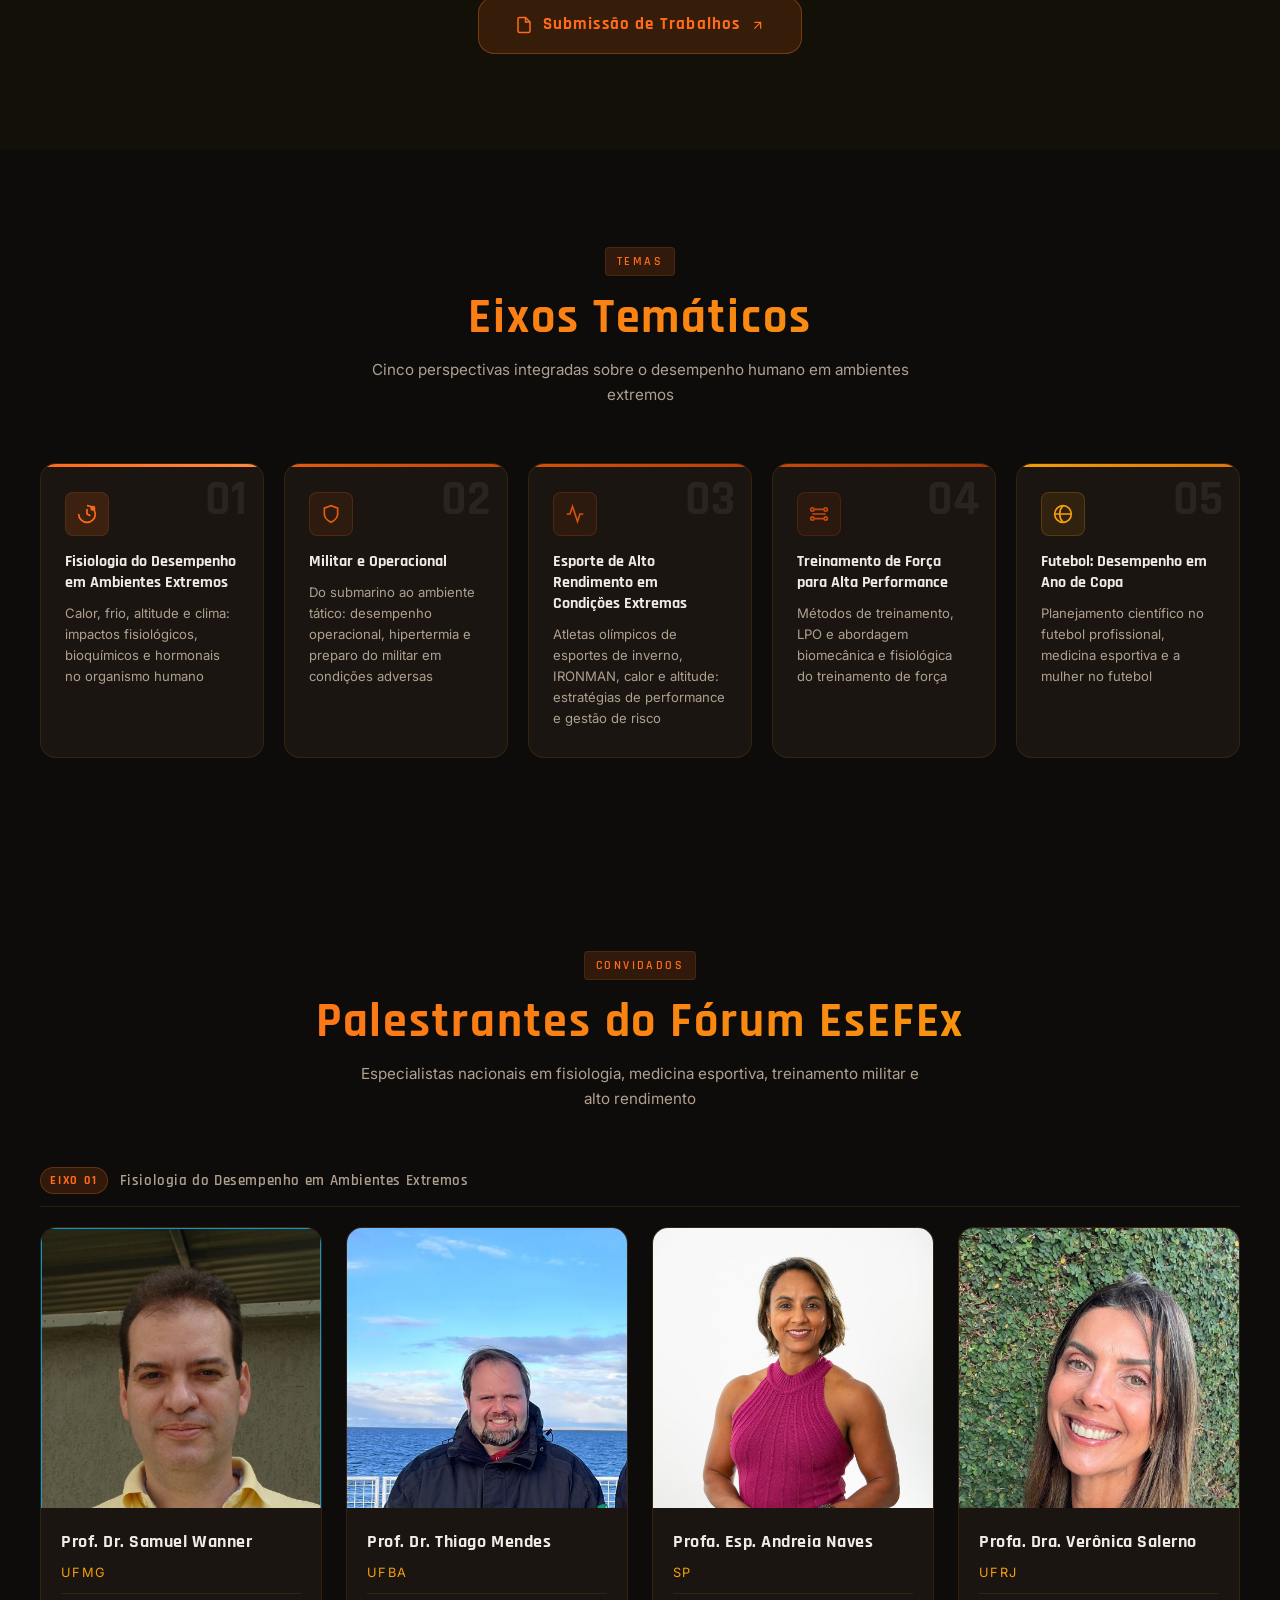
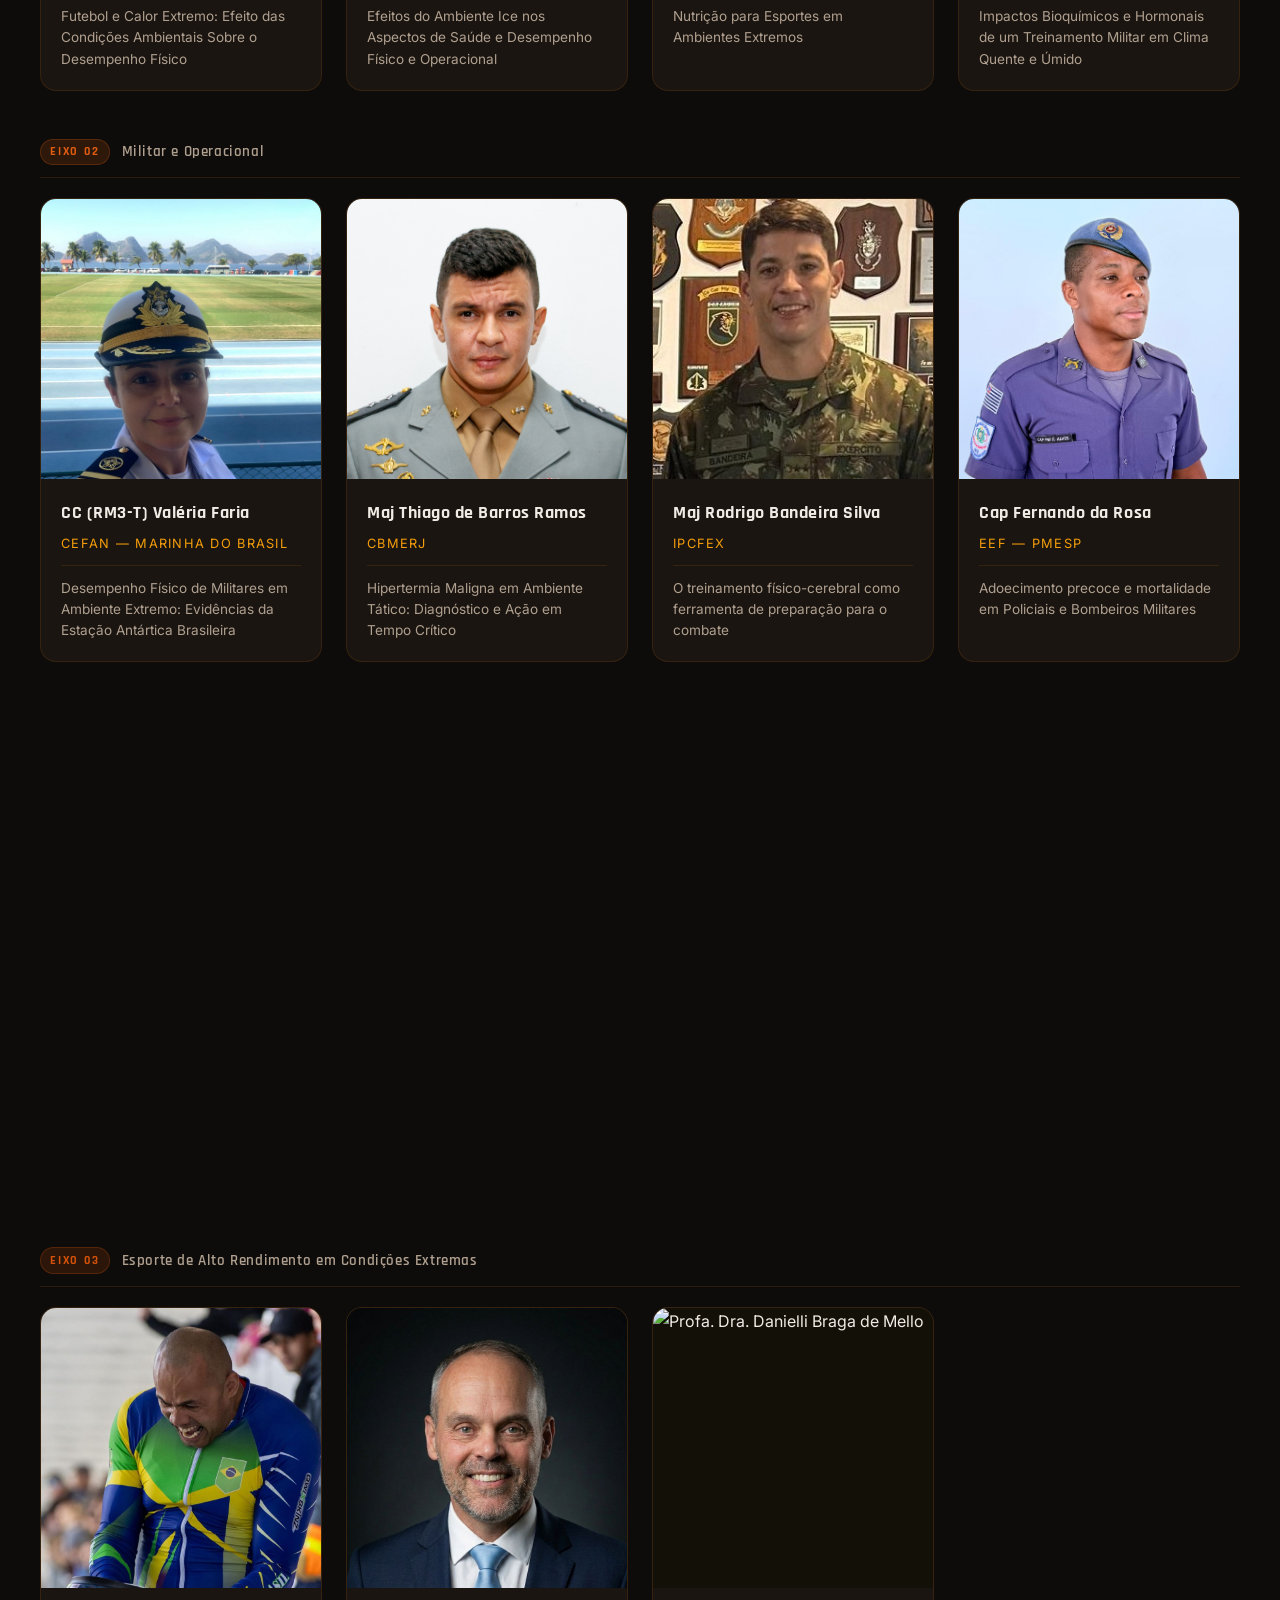
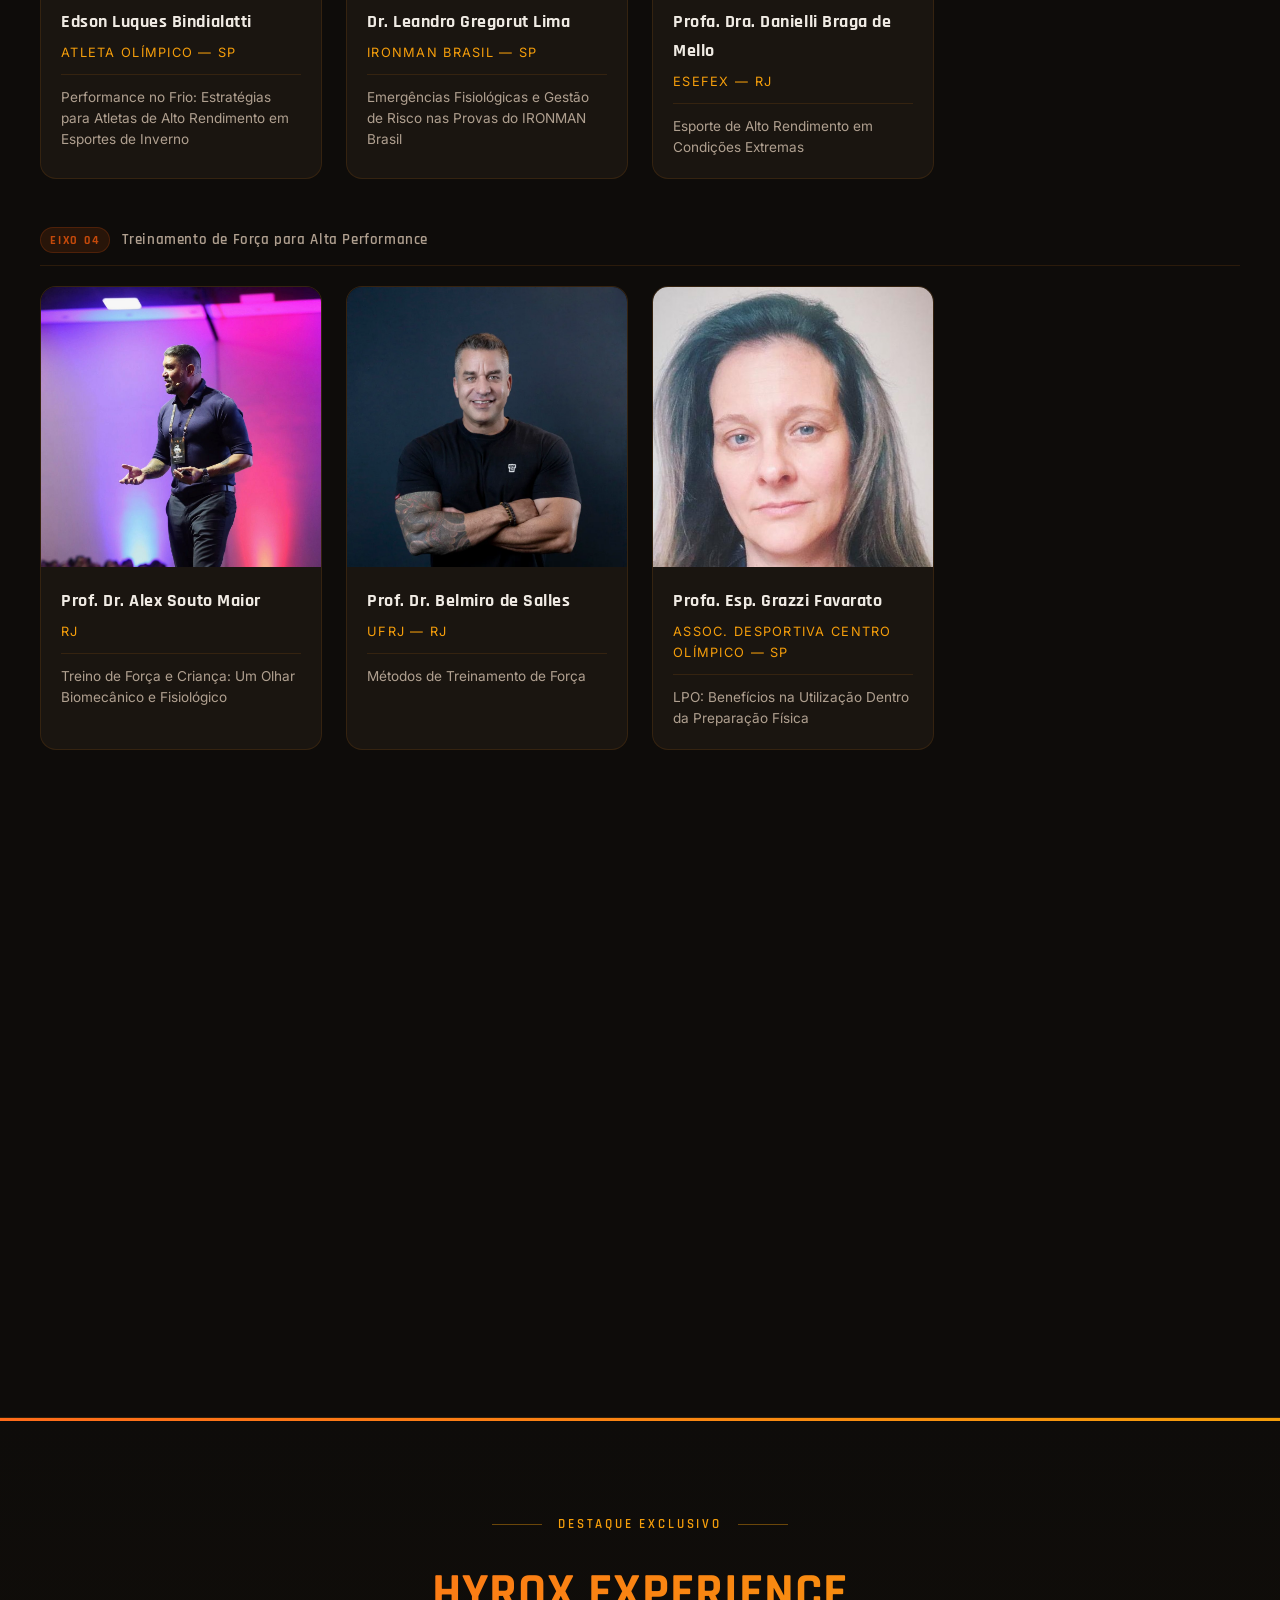
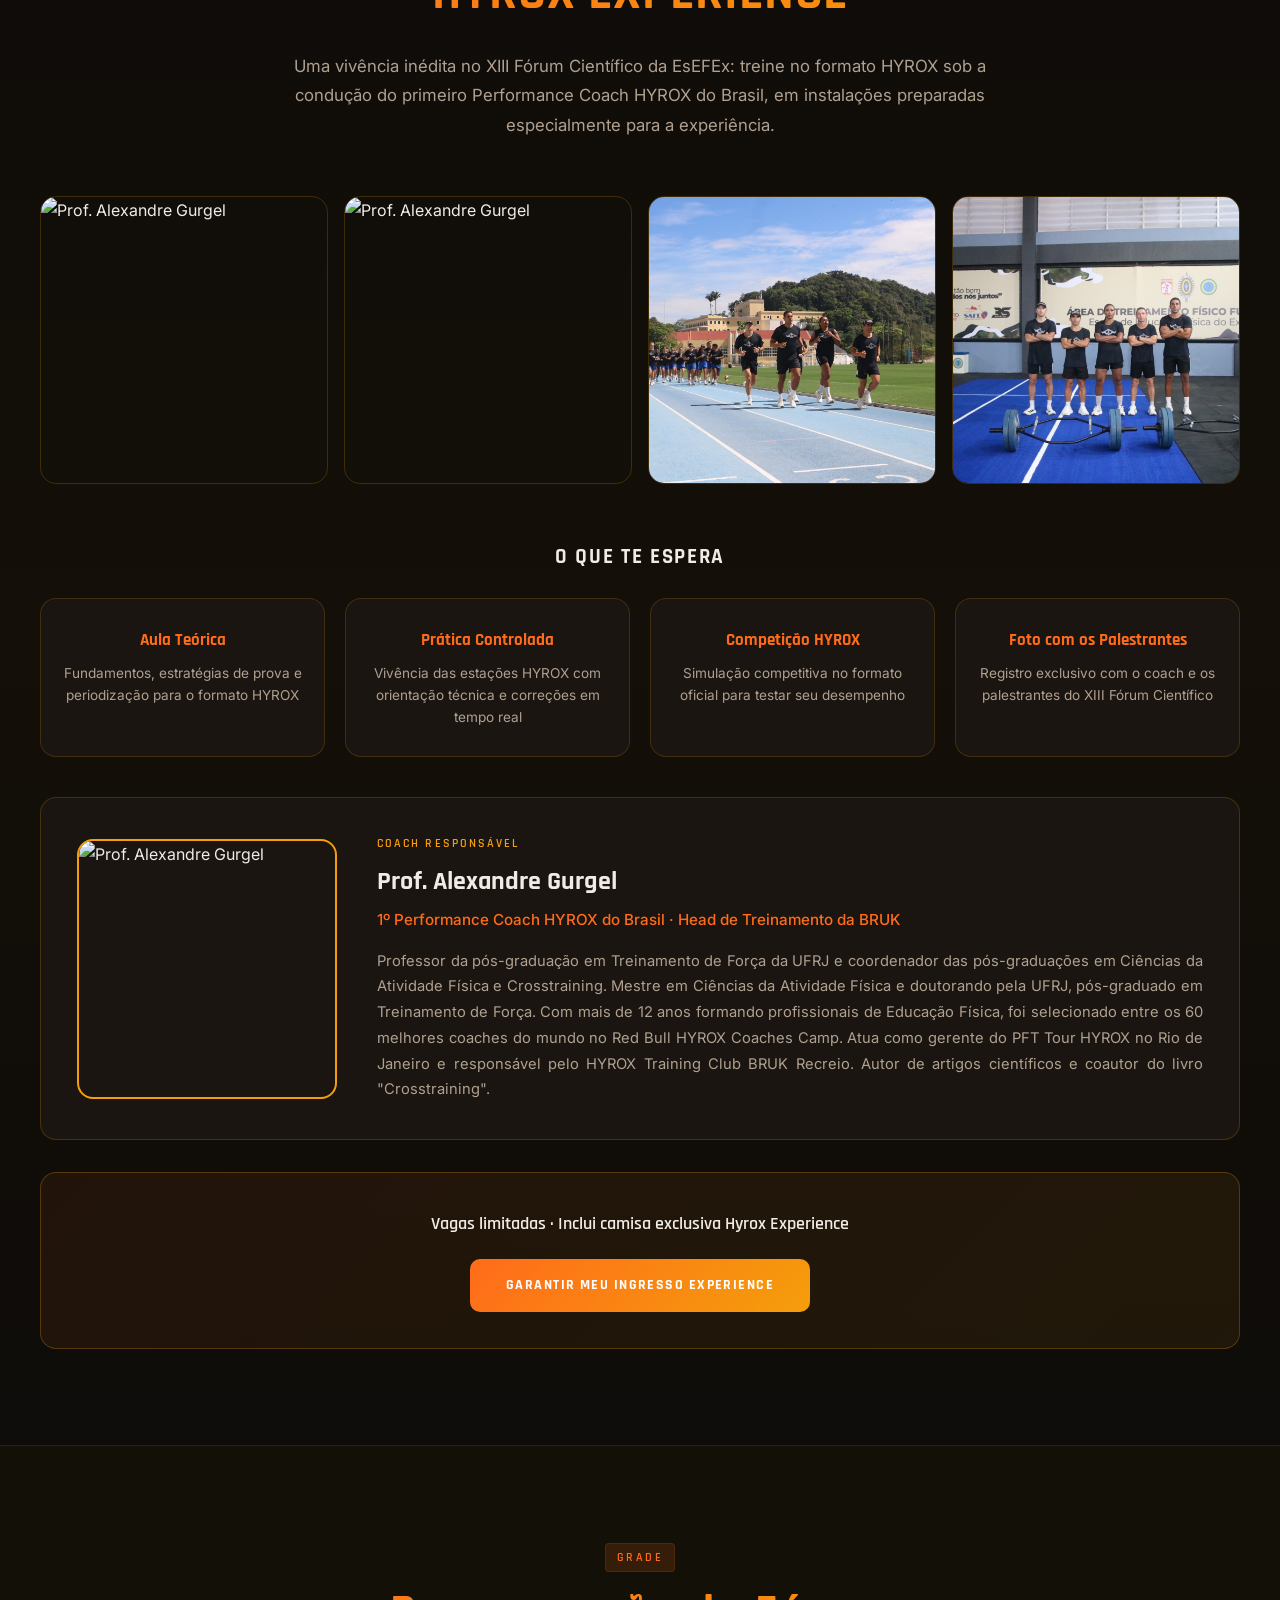
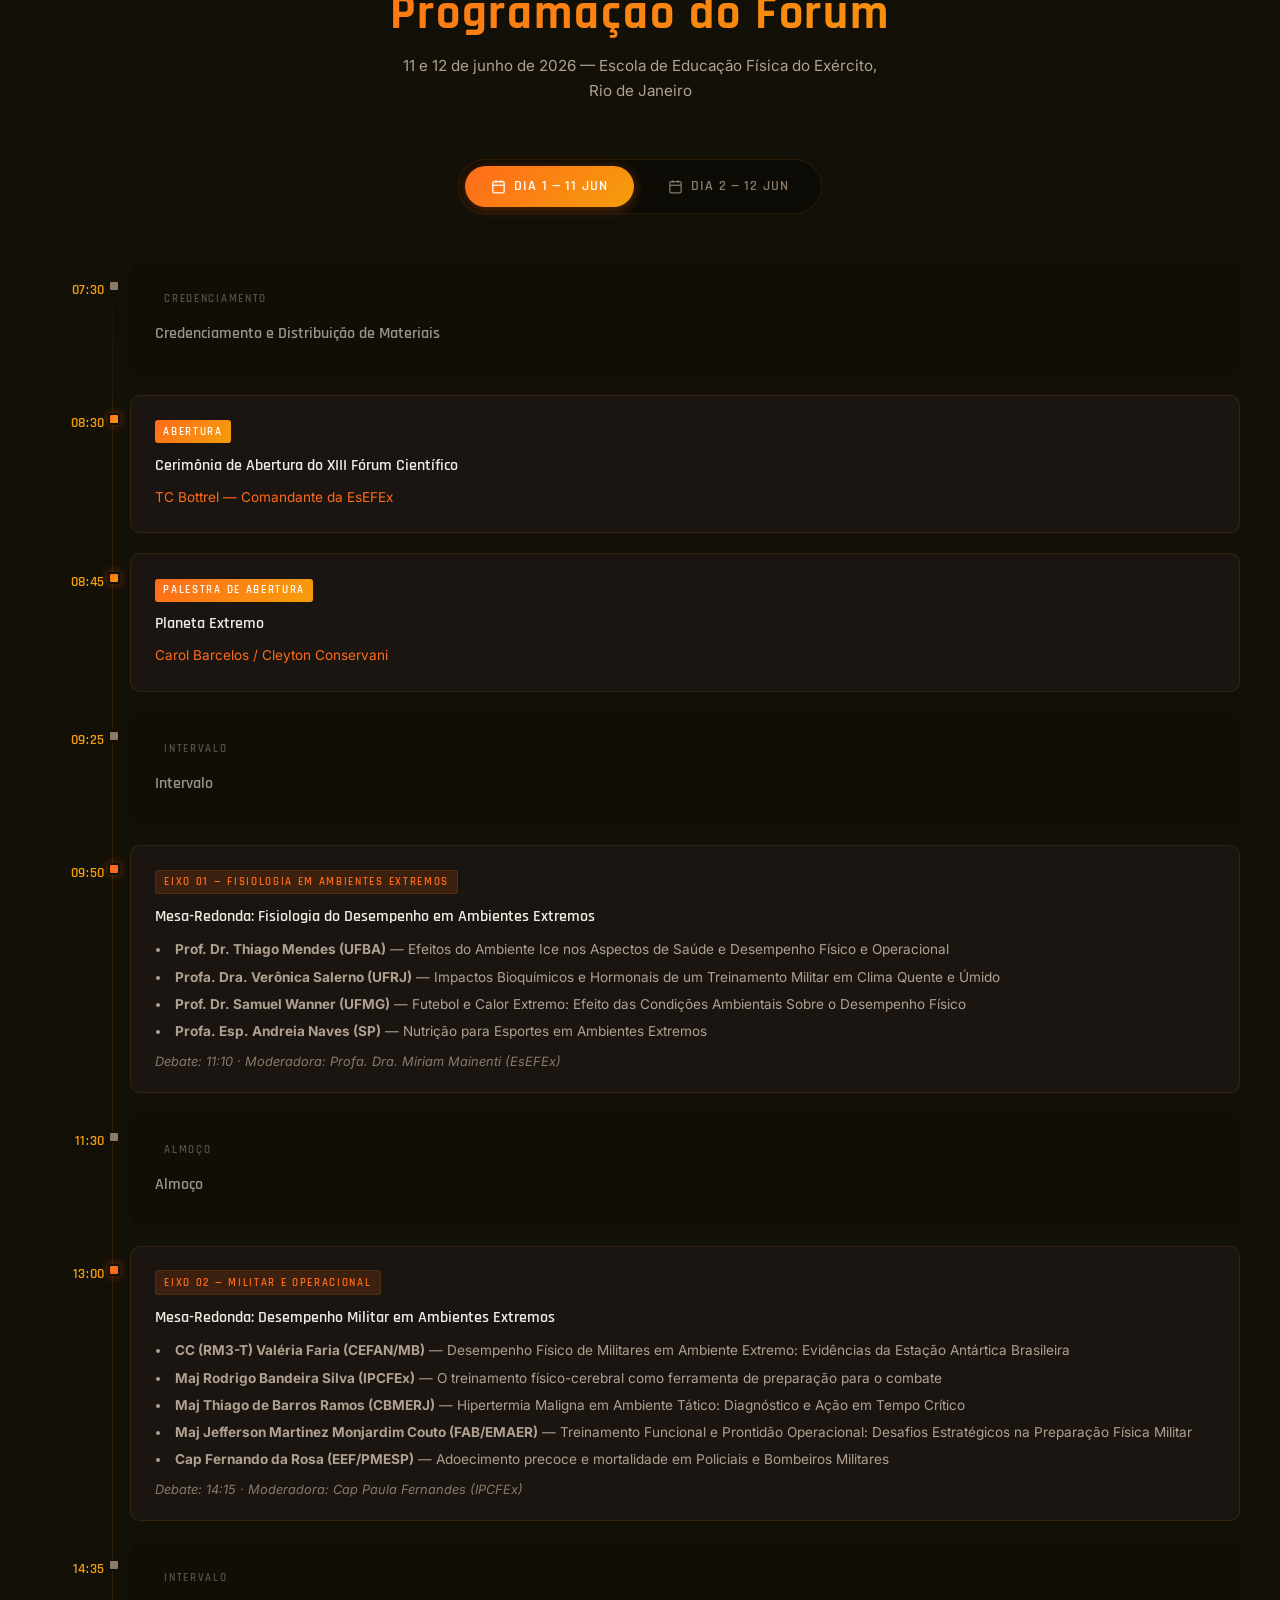
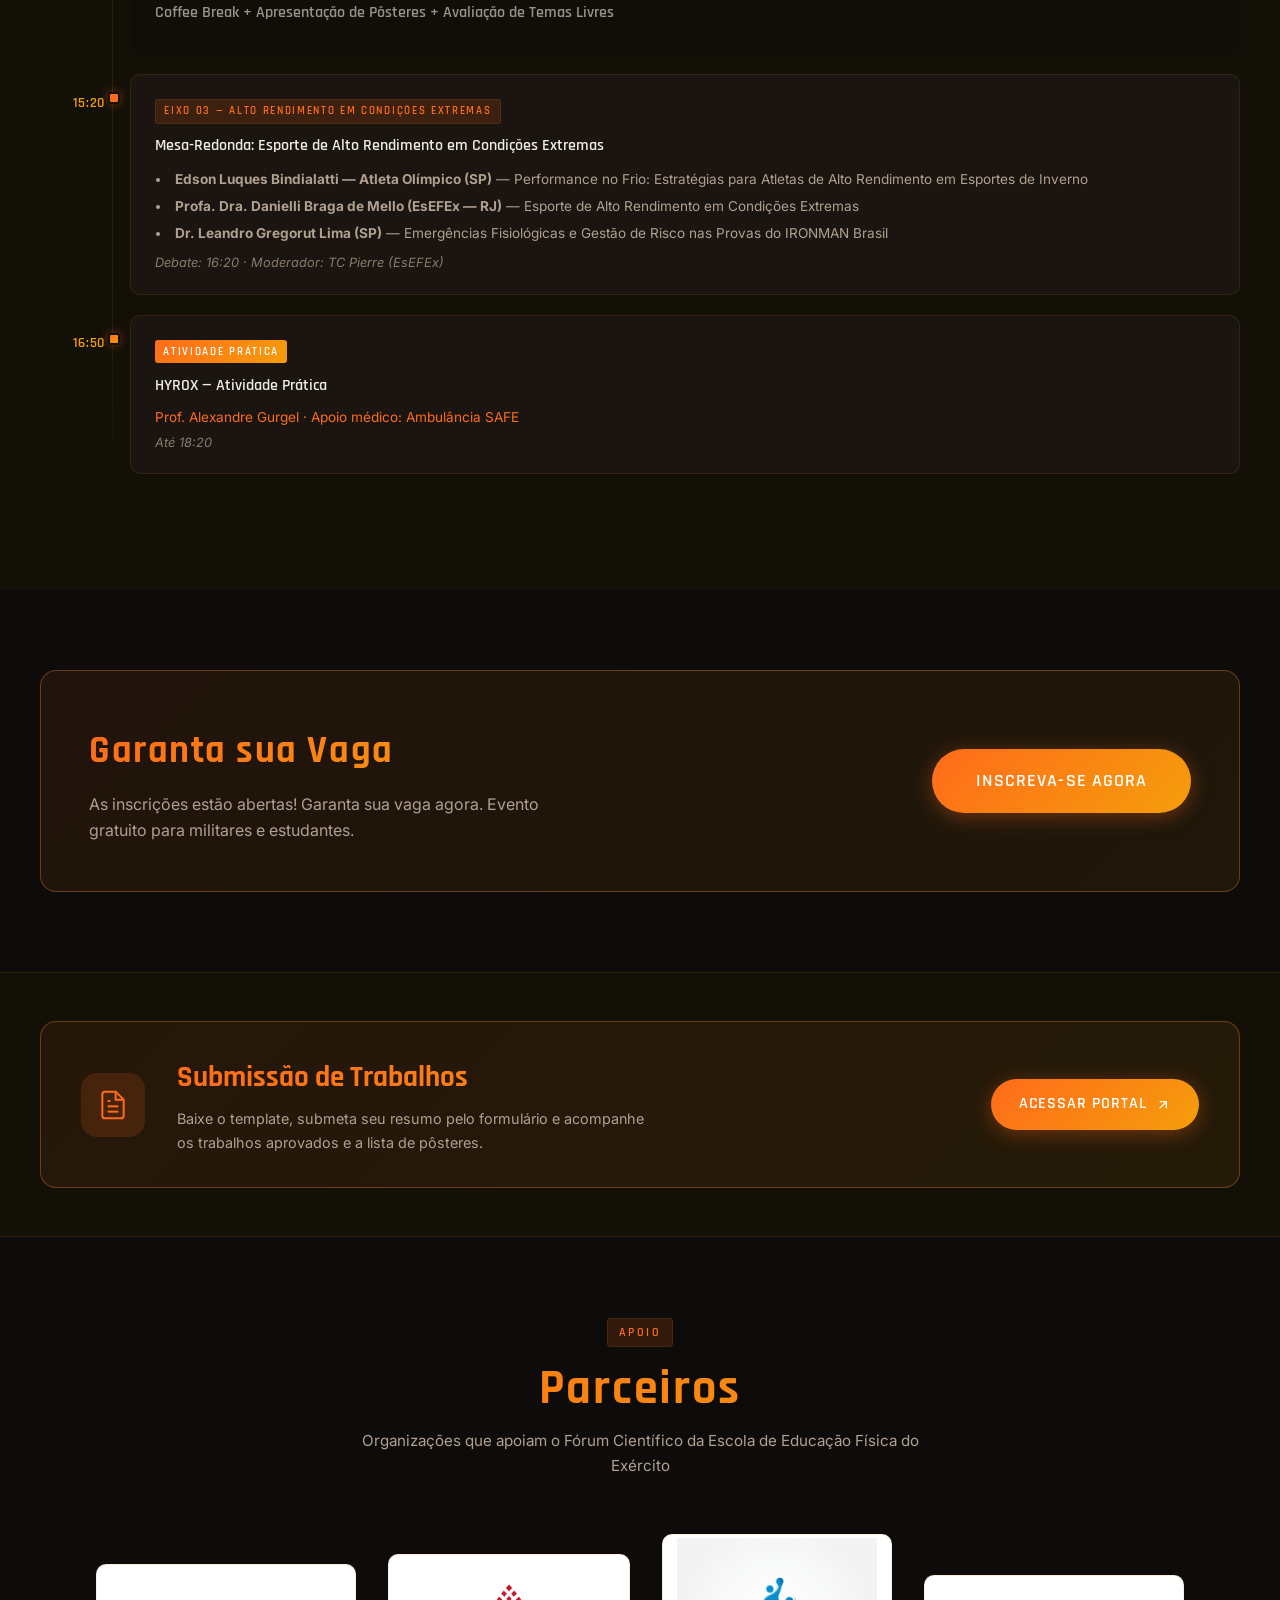
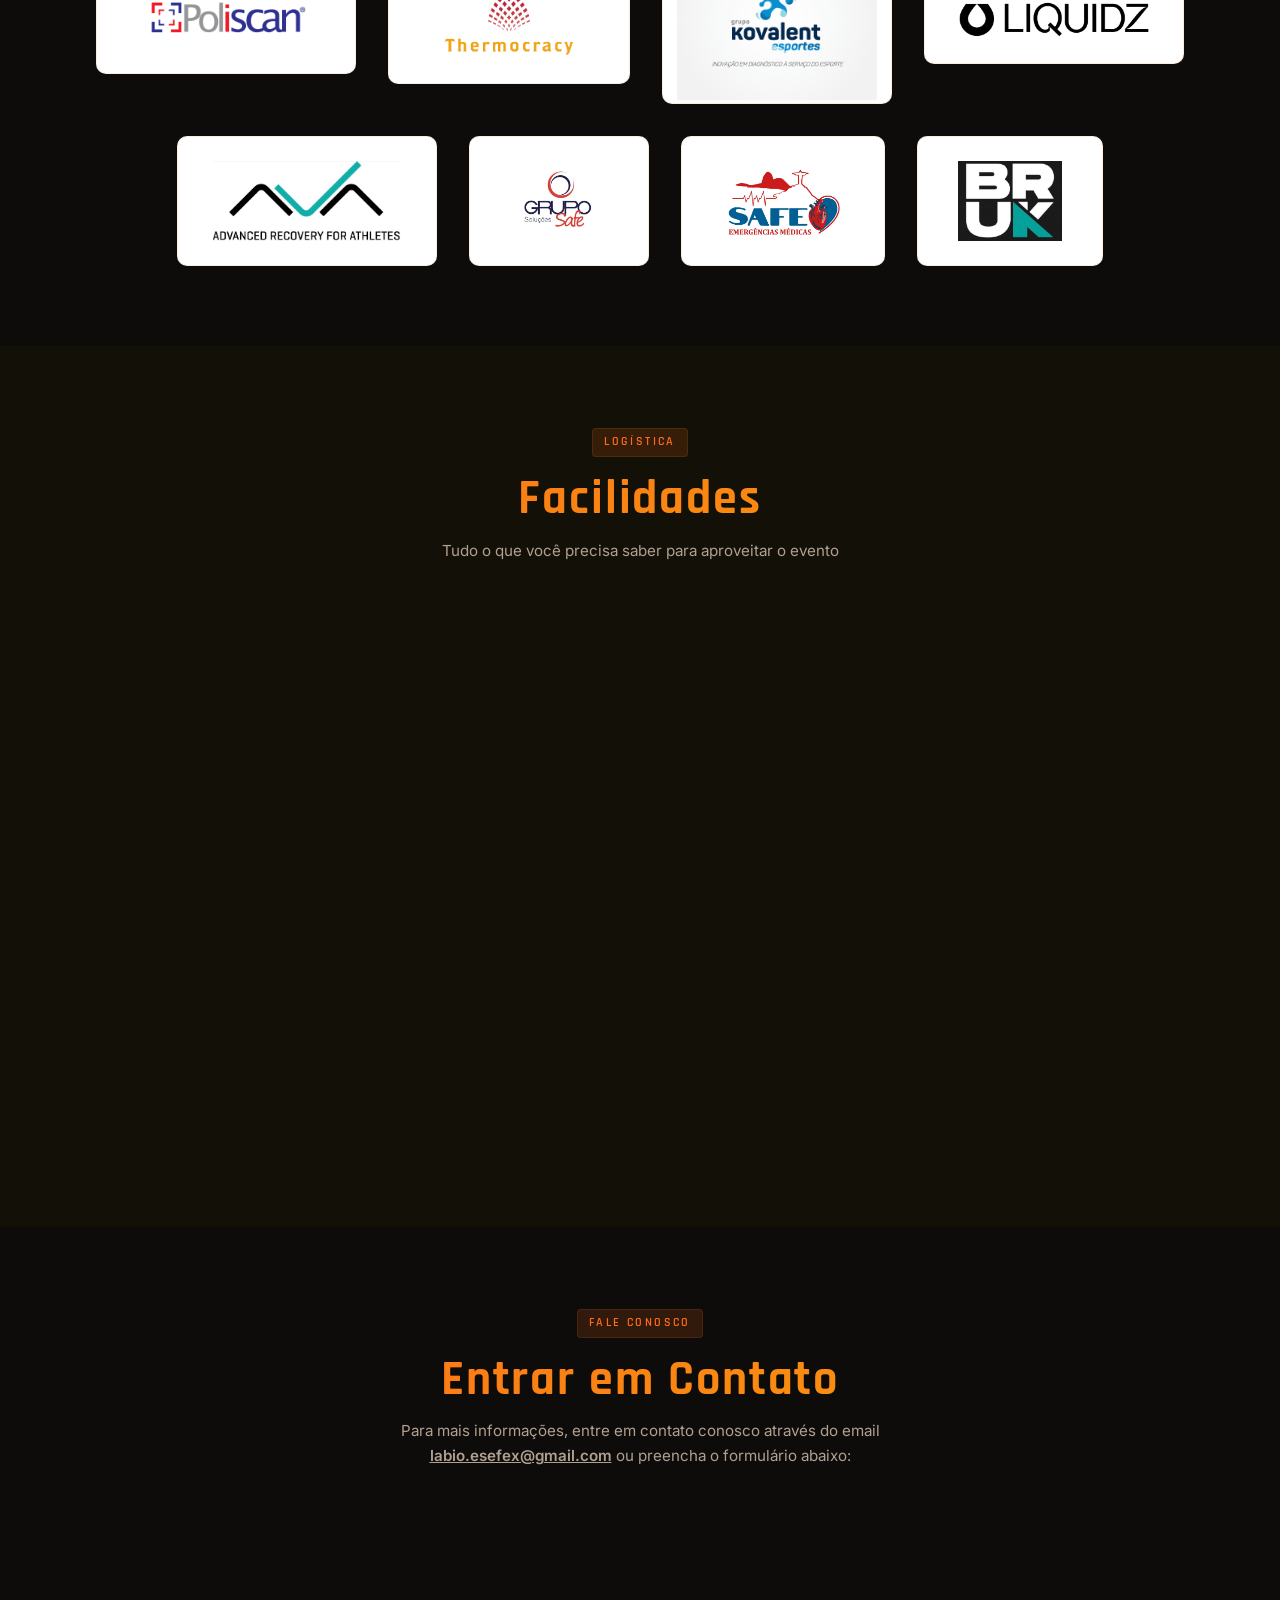
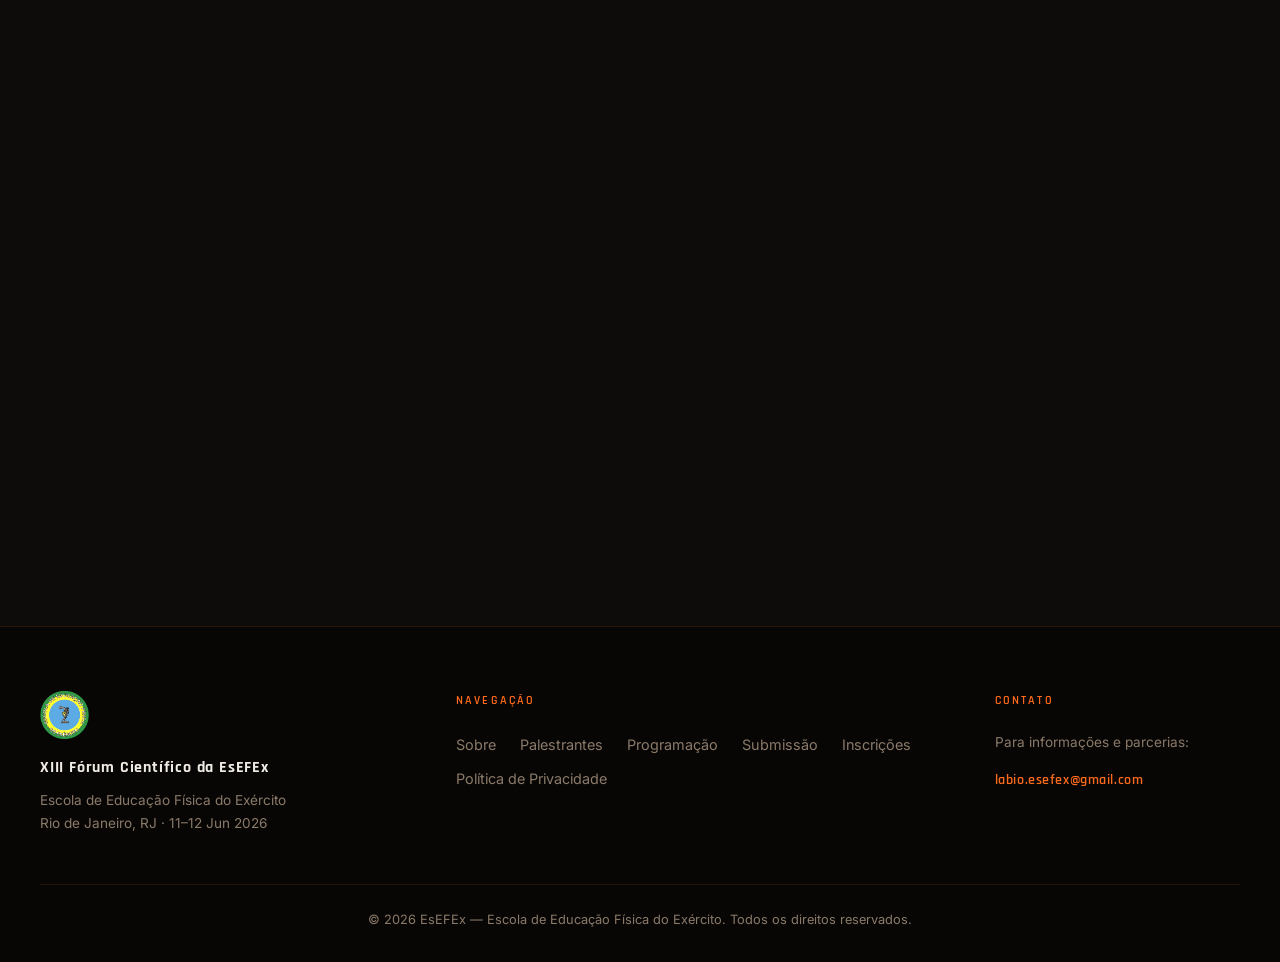
==== commit 517aed6f: "ataulziacao grande" ====
--- a/index.html
+++ b/index.html
@@ -22,7 +22,7 @@
   <link rel="icon" type="image/png" href="Logo esefex.png" />
   <link rel="preconnect" href="https://fonts.googleapis.com" />
   <link rel="preconnect" href="https://fonts.gstatic.com" crossorigin />
-  <link href="https://fonts.googleapis.com/css2?family=Rajdhani:wght@400;500;600;700&family=Inter:wght@300;400;500;600&display=swap" rel="stylesheet" />
+  <link href="https://fonts.googleapis.com/css2?family=Rajdhani:wght@600;700&family=Inter:wght@400;500&display=swap" rel="stylesheet" />
   <link rel="stylesheet" href="css/style.css" />
   <script type="application/ld+json">
   {
@@ -81,6 +81,7 @@
   </script>
 </head>
 <body>
+  <a href="#sobre" class="skip-link">Pular para o conteúdo</a>
 
   <!-- ═══════════════════════════════════════════
        NAVBAR
@@ -389,7 +390,7 @@
           <div class="speaker-card__body">
             <h3 class="speaker-card__name">CC (RM3-T) Valéria Faria</h3>
             <p class="speaker-card__inst">CEFAN — Marinha do Brasil</p>
-            <p class="speaker-card__topic">Do Submarino ao Gelo: Desempenho Militar em Ambientes Extremos</p>
+            <p class="speaker-card__topic">Desempenho Físico de Militares em Ambiente Extremo: Evidências da Estação Antártica Brasileira</p>
           </div>
         </article>
 
@@ -746,7 +747,7 @@
               <span class="timeline__tag eixo-tag--2">Eixo 02 — Militar e Operacional</span>
               <h3 class="timeline__title">Mesa-Redonda: Desempenho Militar em Ambientes Extremos</h3>
               <ul class="timeline__list">
-<li><strong>CC (RM3-T) Valéria Faria (CEFAN/MB)</strong> — Do Submarino ao Gelo: Desempenho Militar em Ambientes Extremos</li>
+<li><strong>CC (RM3-T) Valéria Faria (CEFAN/MB)</strong> — Desempenho Físico de Militares em Ambiente Extremo: Evidências da Estação Antártica Brasileira</li>
                 <li><strong>Maj Rodrigo Bandeira Silva (IPCFEx)</strong> — O treinamento físico-cerebral como ferramenta de preparação para o combate</li>
                 <li><strong>Maj Thiago de Barros Ramos (CBMERJ)</strong> — Hipertermia Maligna em Ambiente Tático: Diagnóstico e Ação em Tempo Crítico</li>
                 <li><strong>Maj Jefferson Martinez Monjardim Couto (FAB/EMAER)</strong> — Treinamento Funcional e Prontidão Operacional: Desafios Estratégicos na Preparação Física Militar</li>
@@ -1044,6 +1045,7 @@
             <li><a href="#programacao">Programação</a></li>
             <li><a href="submissao.html" target="_blank">Submissão</a></li>
             <li><a href="#inscricoes">Inscrições</a></li>
+            <li><a href="privacidade.html">Política de Privacidade</a></li>
           </ul>
         </div>
         <div class="footer__contact">
@@ -1147,7 +1149,7 @@
       "id": "valeria-faria",
       "name": "CC (RM3-T) Valéria Faria",
       "inst": "CEFAN — Marinha do Brasil",
-      "topic": "Do Submarino ao Gelo: Desempenho Militar em Ambientes Extremos",
+      "topic": "Desempenho Físico de Militares em Ambiente Extremo: Evidências da Estação Antártica Brasileira",
       "photo": "Documentos/Eixo 2_ Militar e Operacional/Capitão de Corveta (RM3-T) Valéria Faria/foto.jpeg",
       "bio": "Capitão de Corveta da Marinha do Brasil, pesquisadora do Laboratório de Ciências do Exercício e Performance (LABOCE) e líder da linha de pesquisa em desempenho humano em ambientes isolados, confinados e extremos (ICE). Vinculada ao Programa Antártico Brasileiro (PROANTAR) e docente do Curso de Pós-Graduação em Desempenho Físico do Combatente.",
       "formacao": [
--- a/css/style.css
+++ b/css/style.css
@@ -35,6 +35,17 @@
   --nav-h:       64px;
   --trans:       .25s ease;
 }
+
+/* ── SKIP LINK ─────────────────────────────────────────────────── */
+.skip-link {
+  position: absolute; top: -100%; left: 50%; transform: translateX(-50%);
+  background: var(--fire); color: #0e0c0a; padding: .5rem 1.5rem;
+  font-family: var(--font-head); font-weight: 700; font-size: .9rem;
+  border-radius: 0 0 var(--radius) var(--radius);
+  z-index: 99999; text-decoration: none;
+  transition: top .2s;
+}
+.skip-link:focus { top: 0; }
 
 /* ── RESET ────────────────────────────────────────────────────── */
 *, *::before, *::after { box-sizing: border-box; margin: 0; padding: 0; }
@@ -1780,6 +1791,8 @@
   .speaker-card__topic { font-size: .72rem; }
 
   .eixos-grid { grid-template-columns: 1fr; }
+  .eixo-card { text-align: center; }
+  .eixo-card__icon { margin: 0 auto .75rem; }
 
   .countdown { gap: .5rem; }
   .countdown__item { min-width: 46px; padding: .5rem .4rem; }
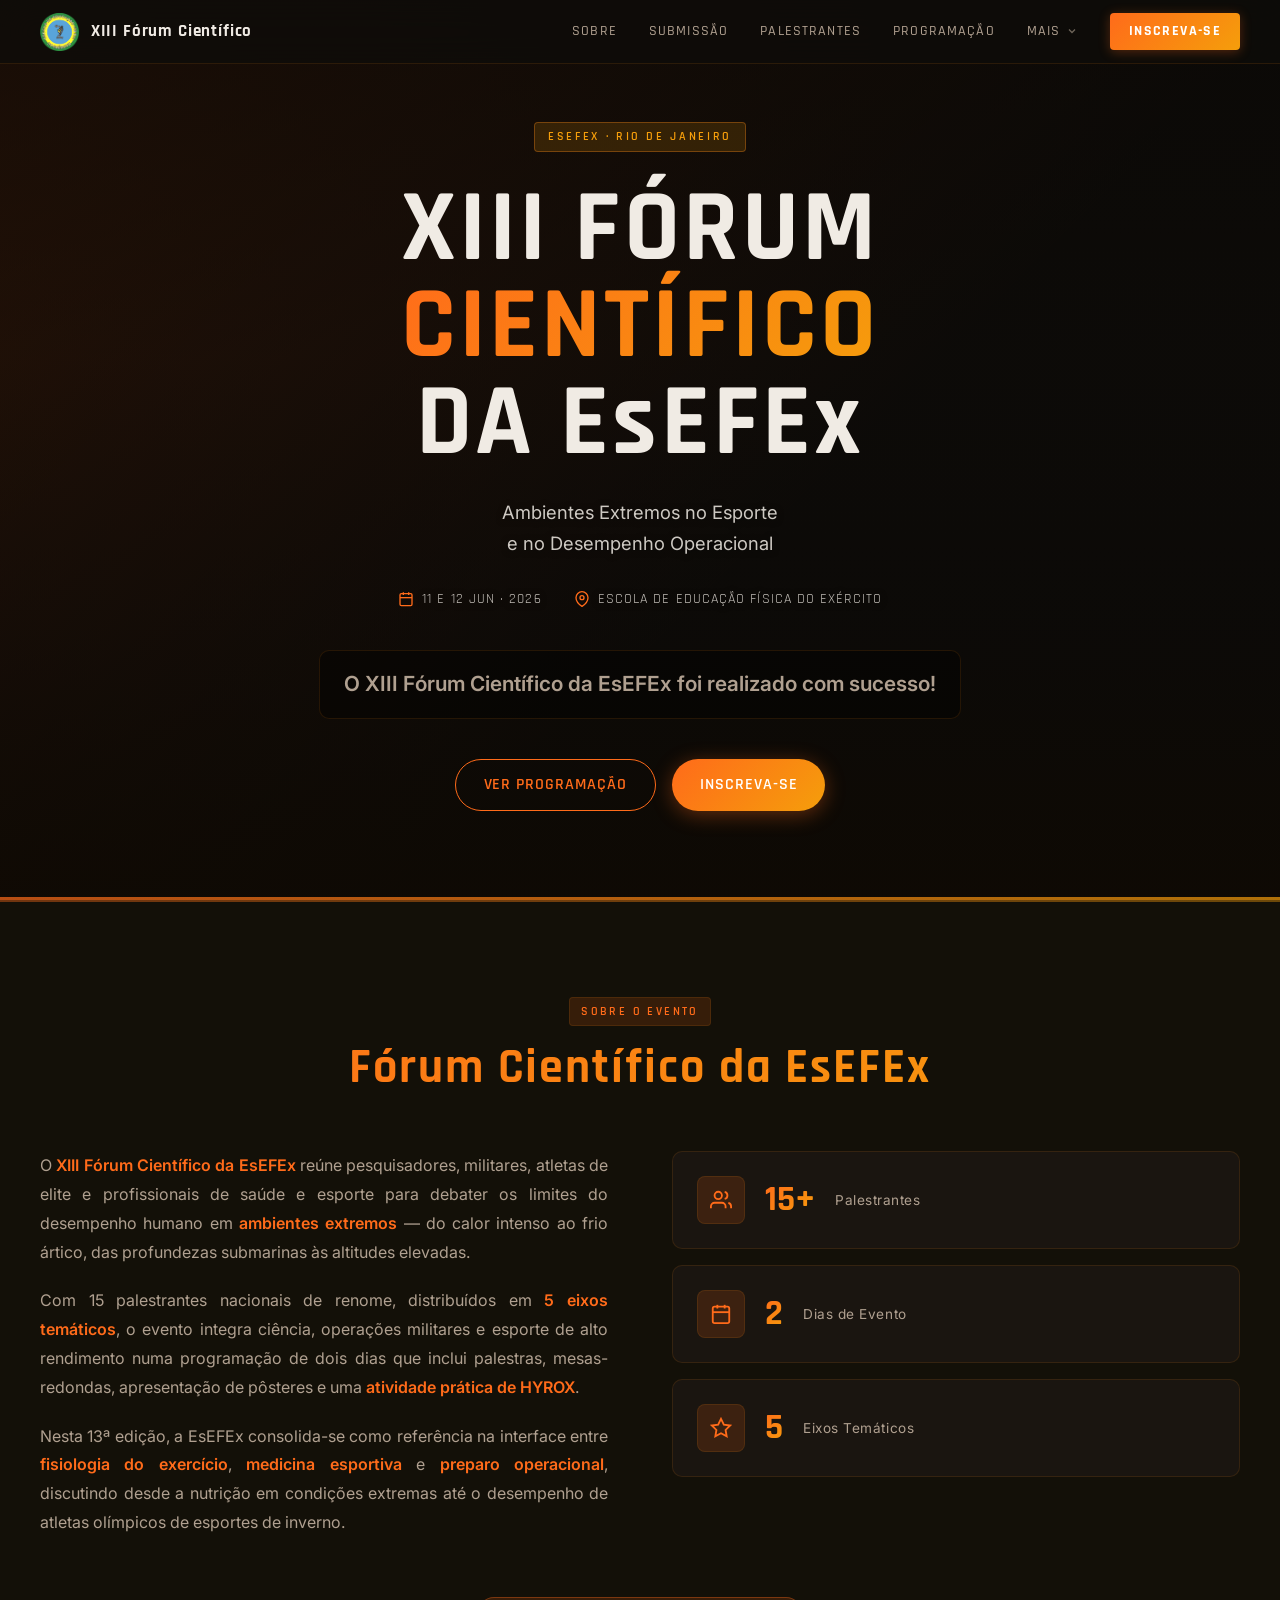
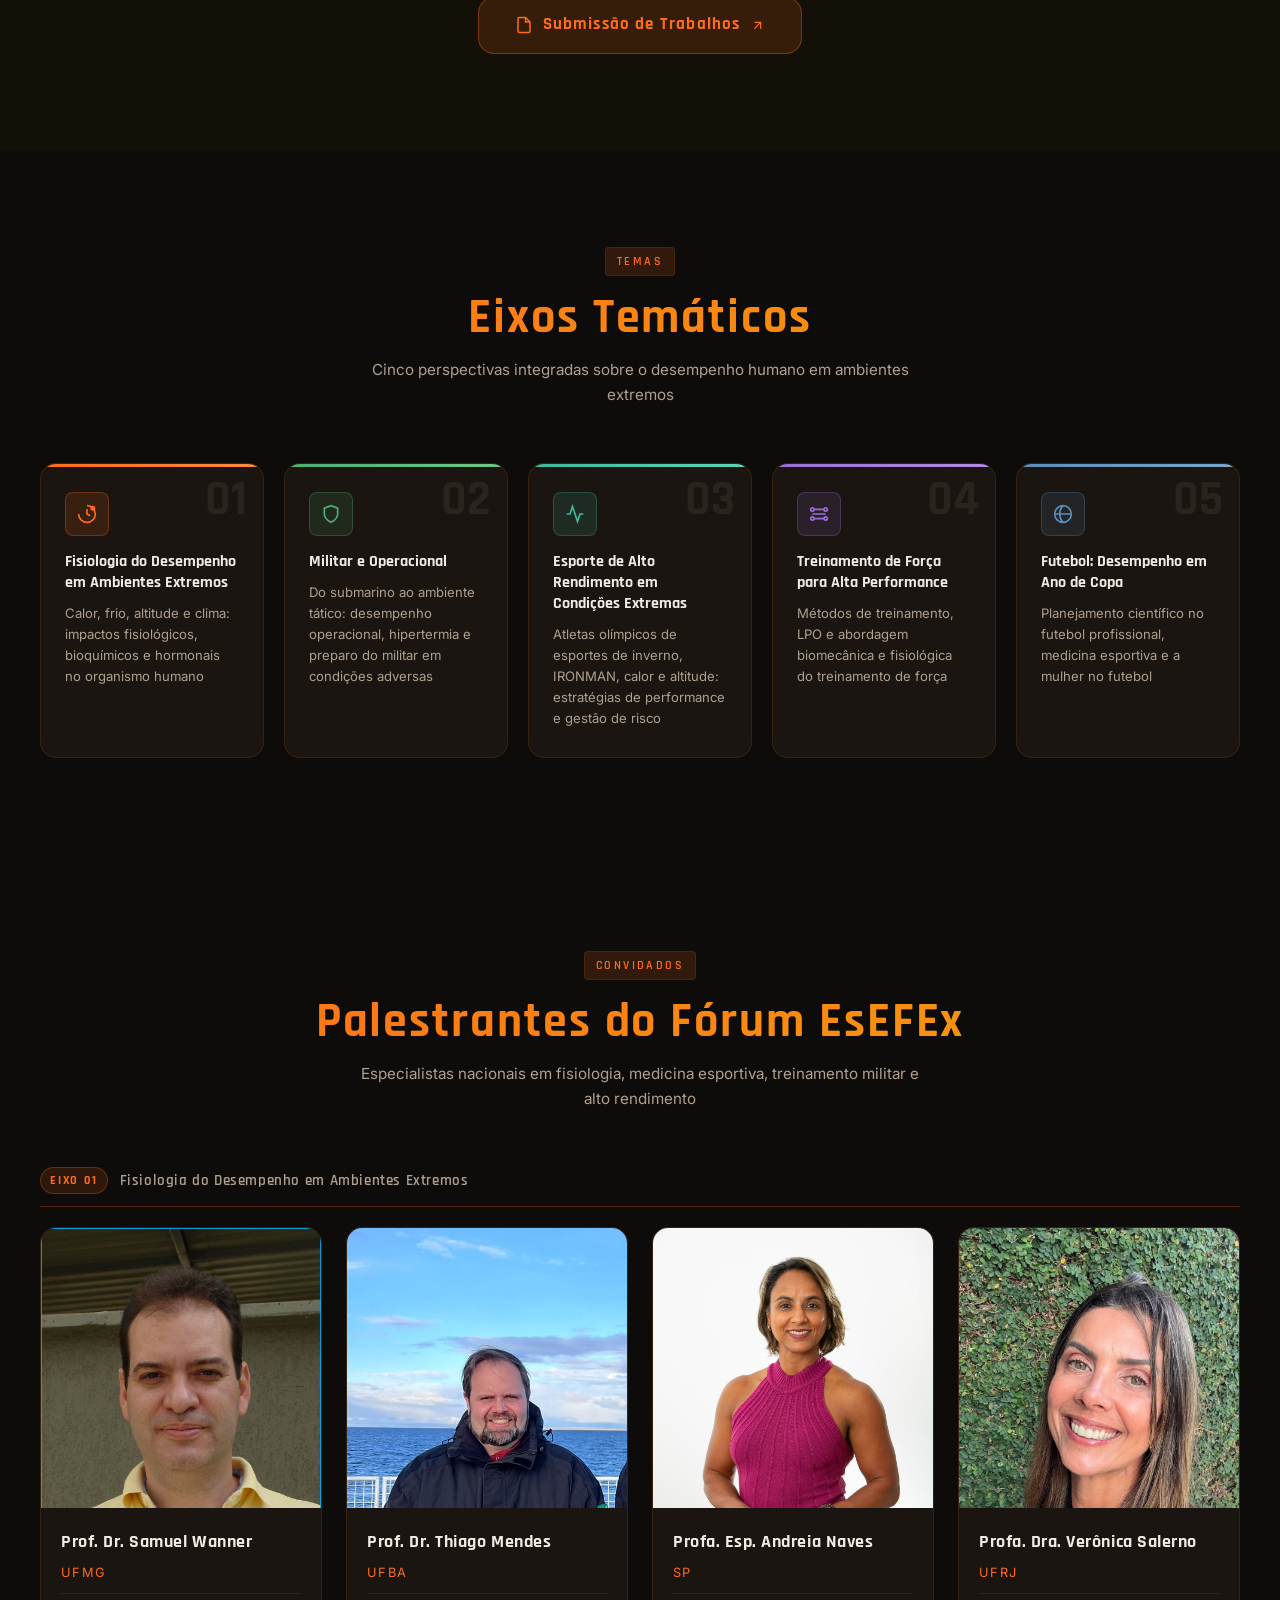
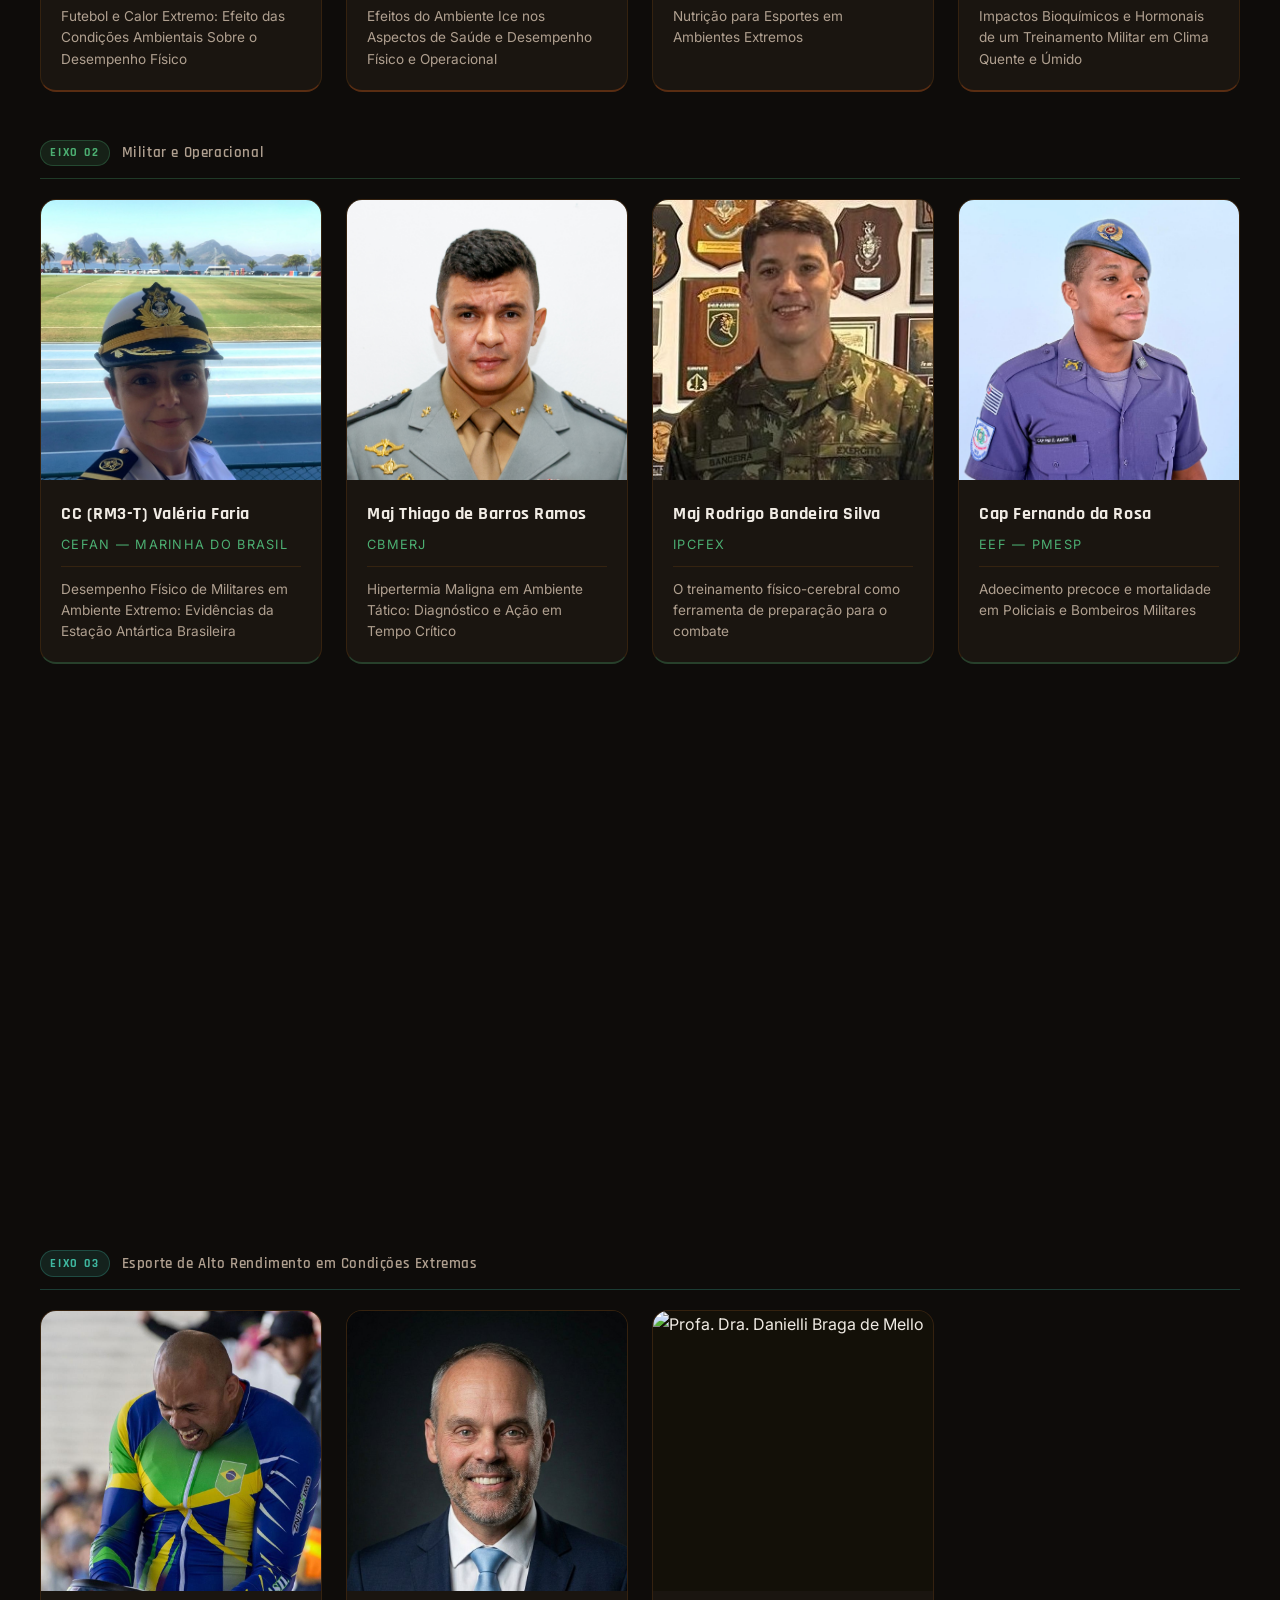
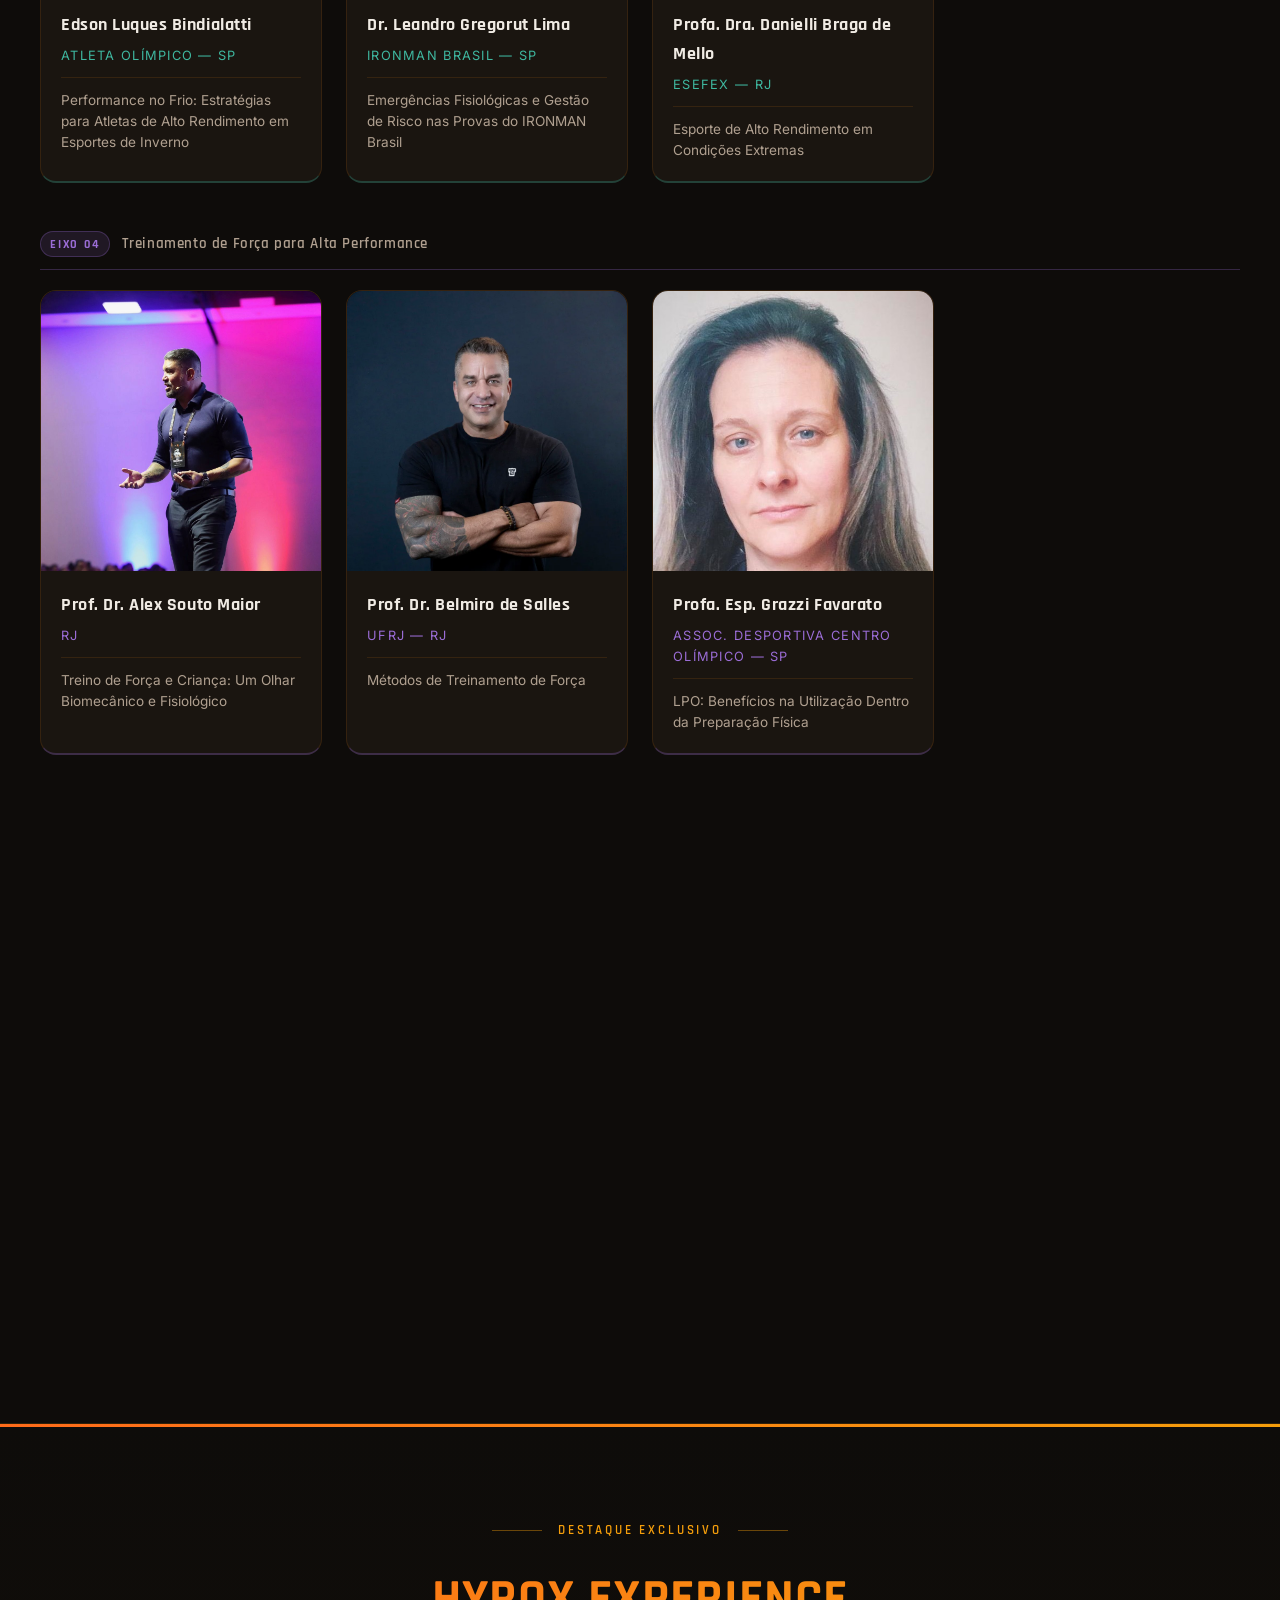
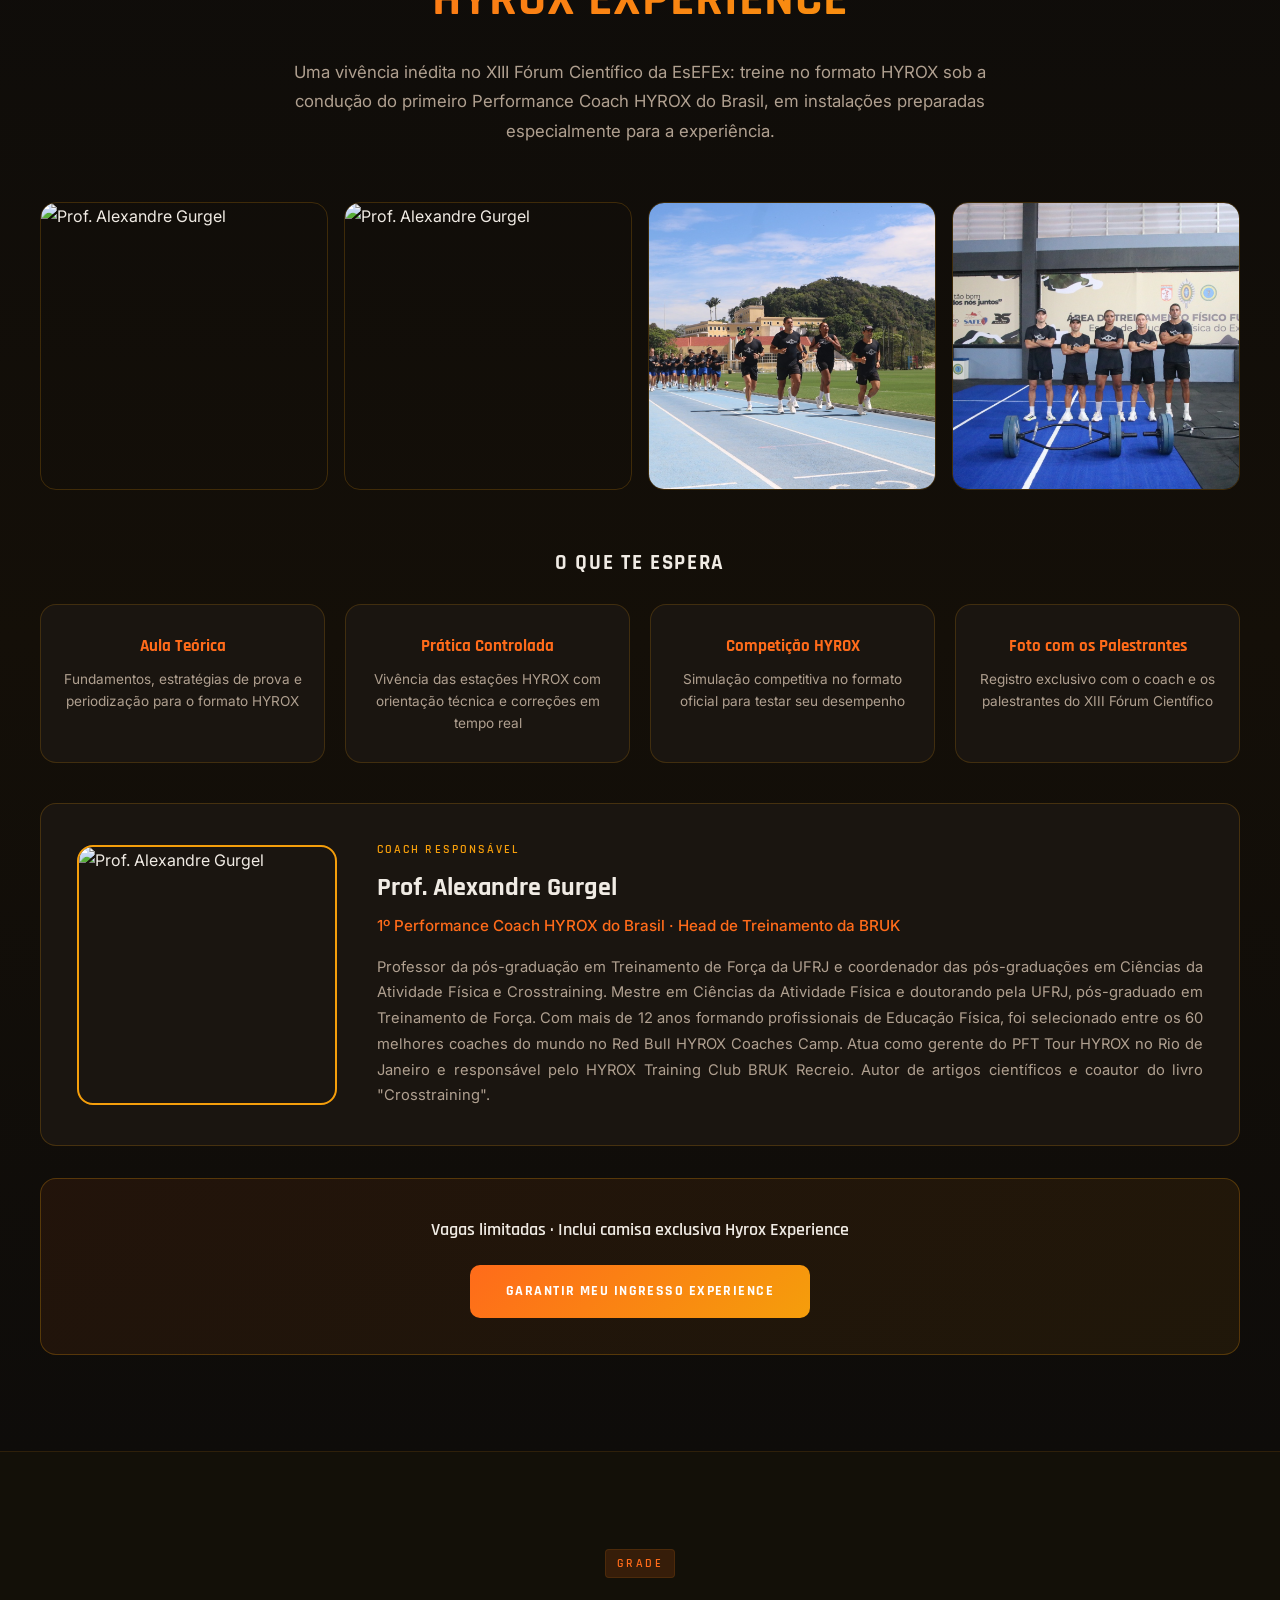
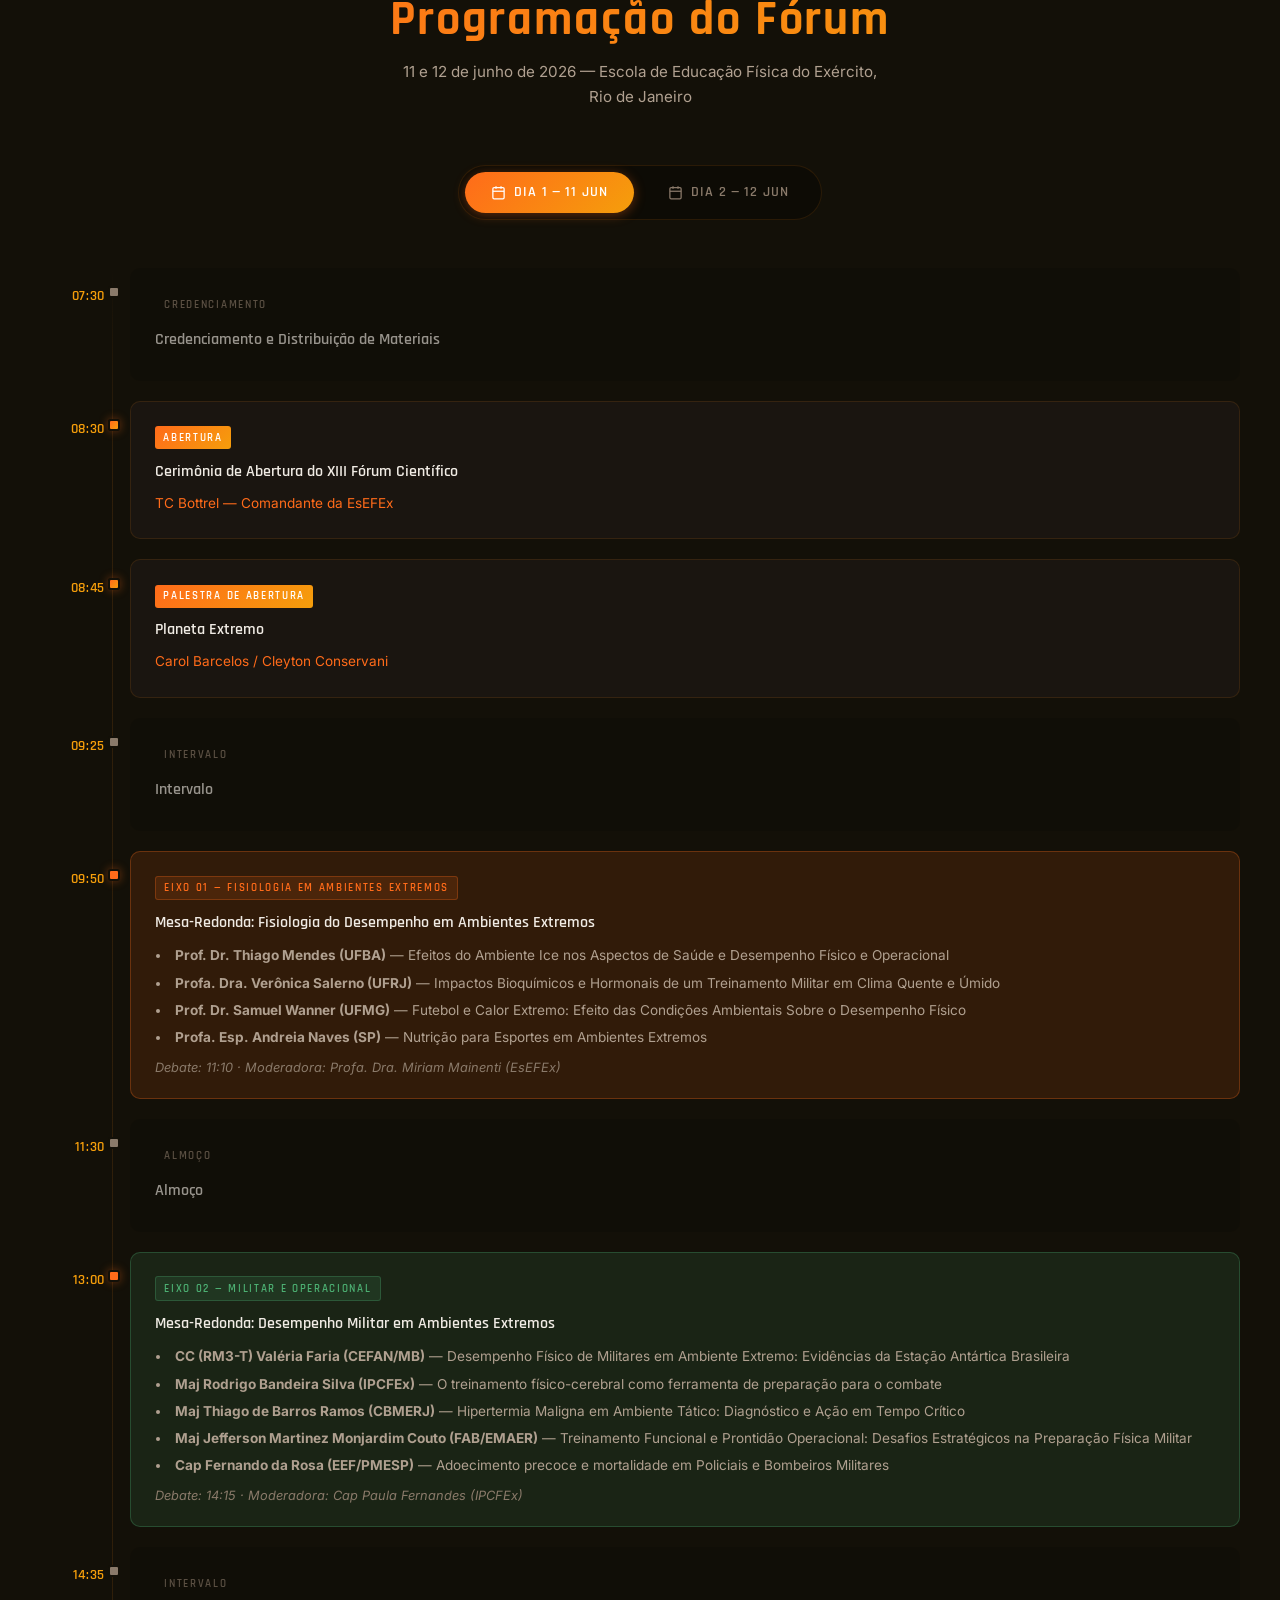
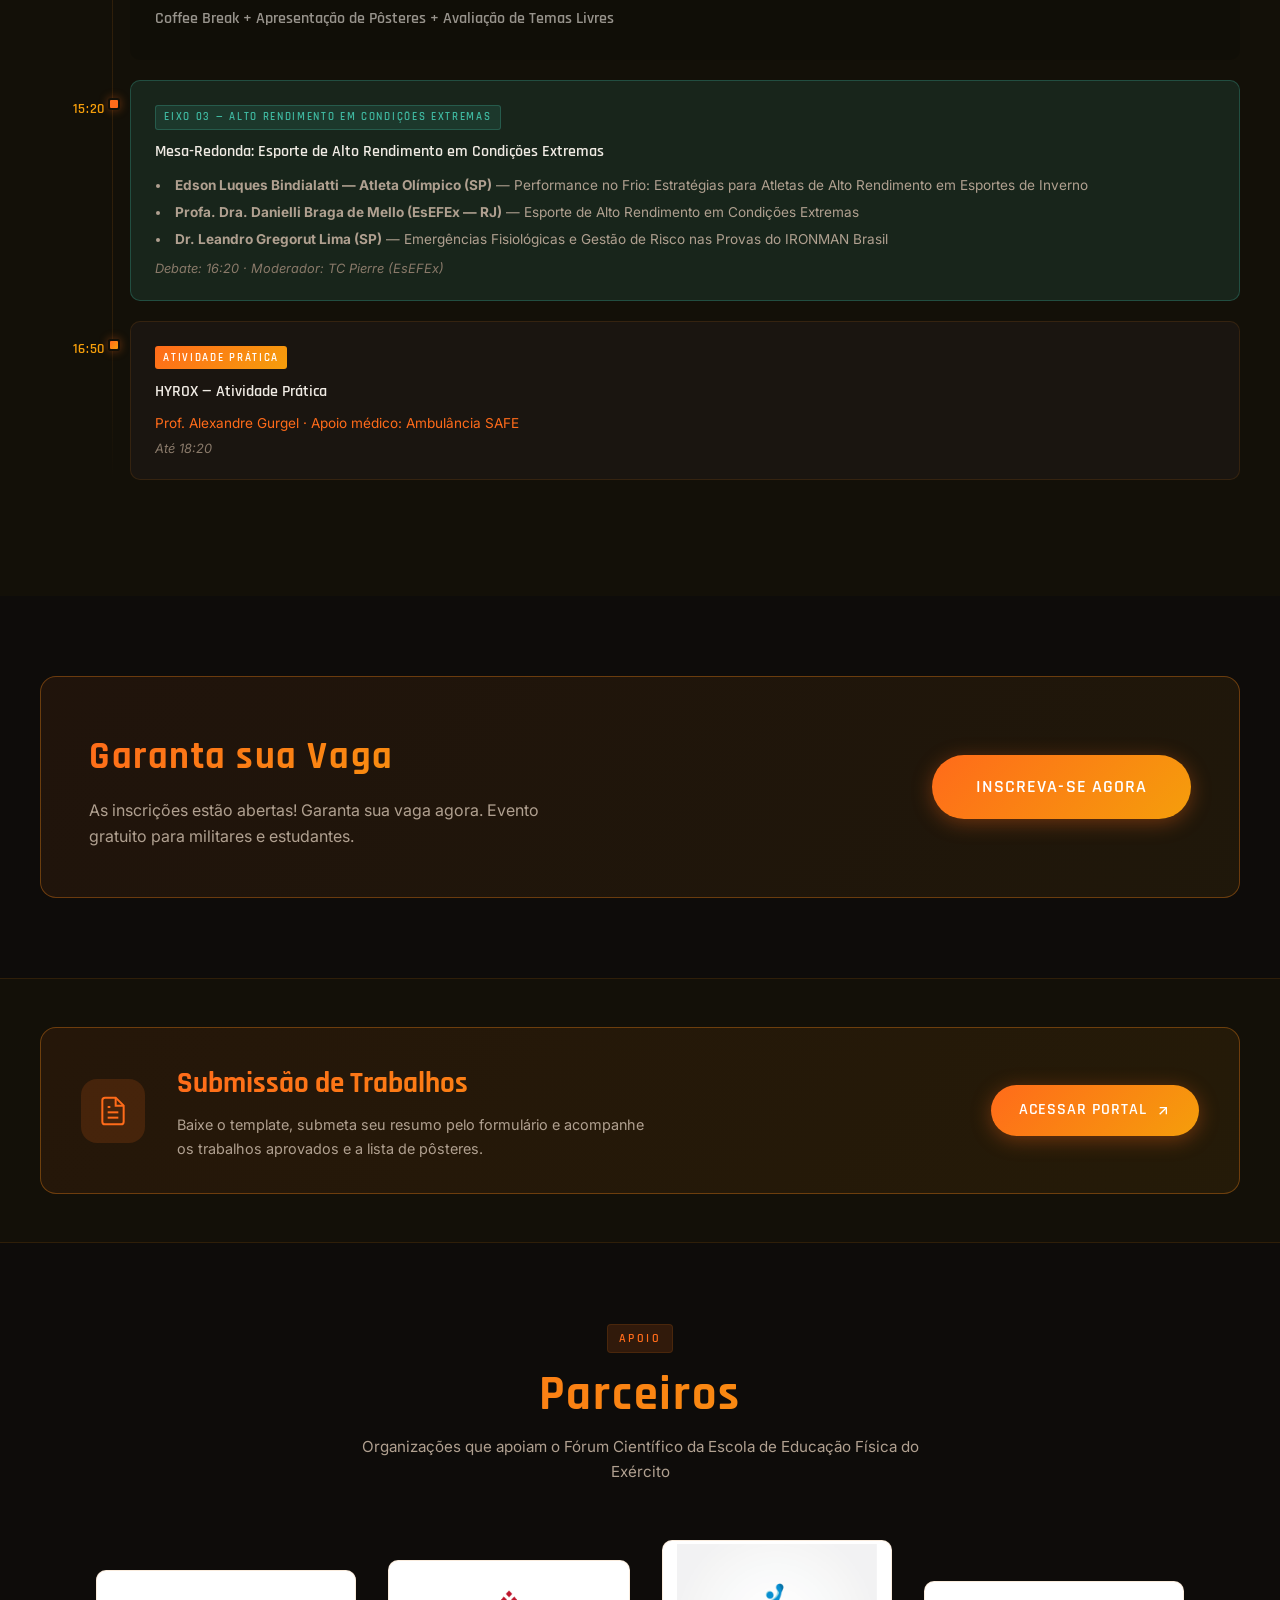
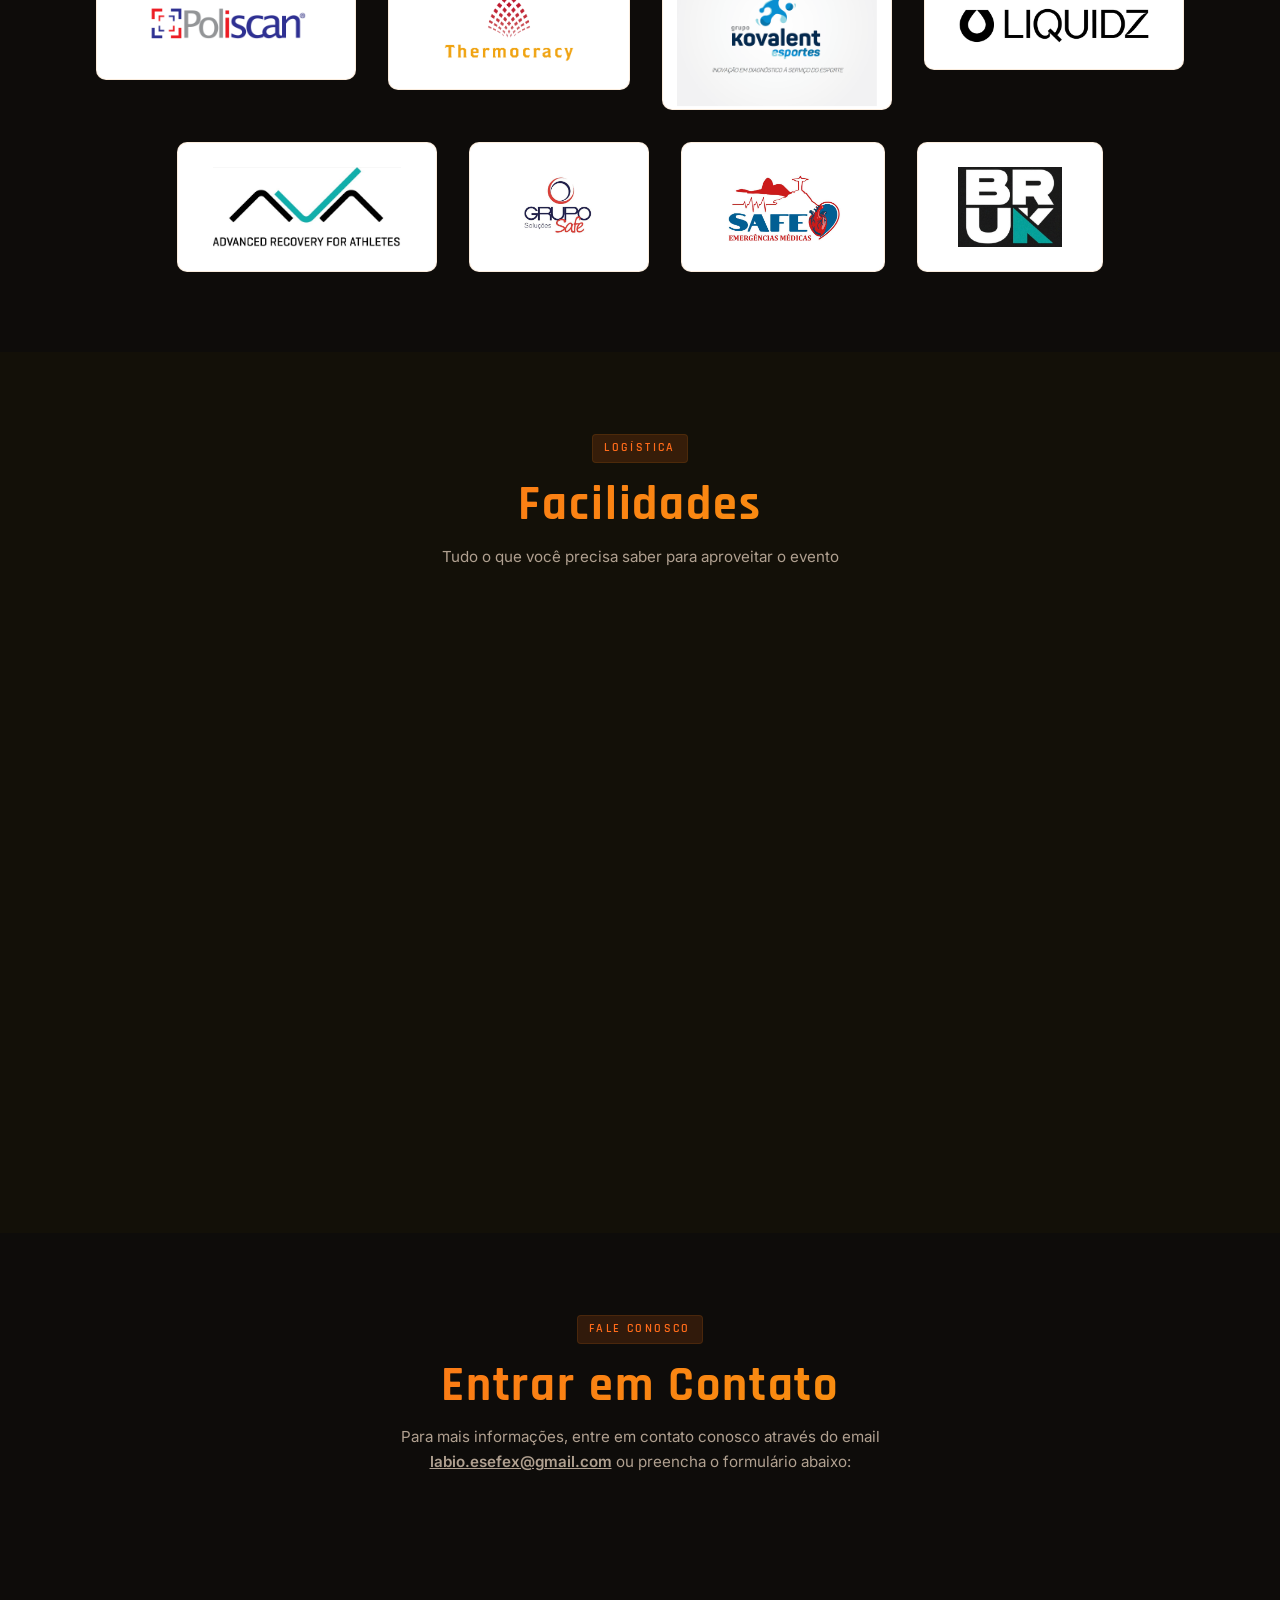
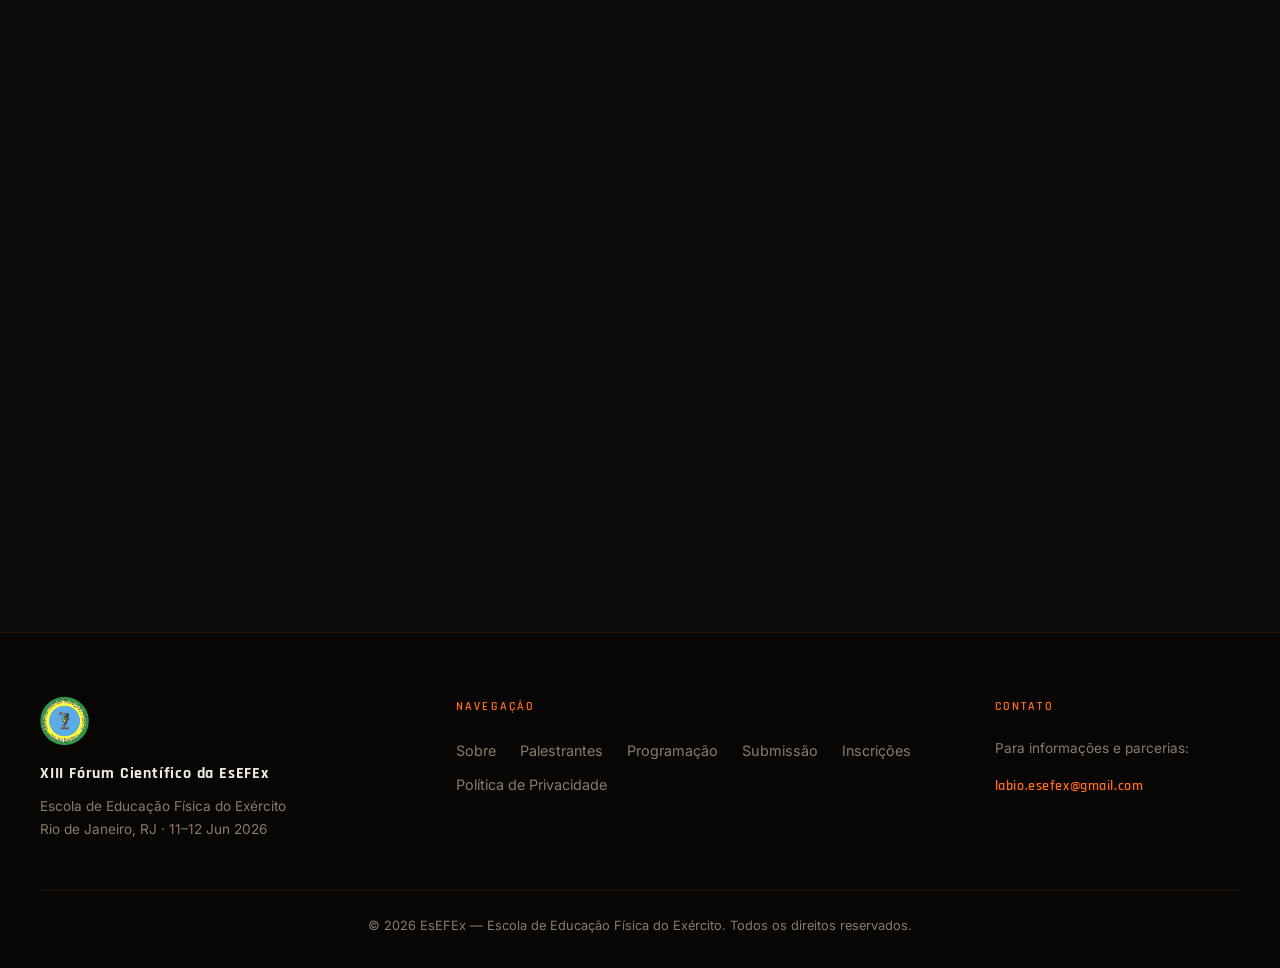
==== commit 46cb7b94: "agoaris" ====
--- a/index.html
+++ b/index.html
@@ -319,11 +319,11 @@
       </div>
 
       <!-- EIXO 1 -->
-      <div class="speakers-eixo-label fade-in">
+      <div class="speakers-eixo-label fade-in" data-eixo="1">
         <span class="eixo-badge eixo-badge--1">Eixo 01</span>
         Fisiologia do Desempenho em Ambientes Extremos
       </div>
-      <div class="speakers-grid">
+      <div class="speakers-grid" data-eixo="1">
 
         <article class="speaker-card fade-in" data-speaker="samuel-wanner">
           <div class="speaker-card__img-wrap">
@@ -376,11 +376,11 @@
       </div>
 
       <!-- EIXO 2 -->
-      <div class="speakers-eixo-label fade-in">
+      <div class="speakers-eixo-label fade-in" data-eixo="2">
         <span class="eixo-badge eixo-badge--2">Eixo 02</span>
         Militar e Operacional
       </div>
-      <div class="speakers-grid">
+      <div class="speakers-grid" data-eixo="2">
 
         <article class="speaker-card fade-in" data-speaker="valeria-faria">
           <div class="speaker-card__img-wrap">
@@ -445,11 +445,11 @@
       </div>
 
       <!-- EIXO 3 -->
-      <div class="speakers-eixo-label fade-in">
+      <div class="speakers-eixo-label fade-in" data-eixo="3">
         <span class="eixo-badge eixo-badge--3">Eixo 03</span>
         Esporte de Alto Rendimento em Condições Extremas
       </div>
-      <div class="speakers-grid">
+      <div class="speakers-grid" data-eixo="3">
 
         <article class="speaker-card fade-in" data-speaker="bindialatti">
           <div class="speaker-card__img-wrap">
@@ -491,11 +491,11 @@
       </div>
 
       <!-- EIXO 4 -->
-      <div class="speakers-eixo-label fade-in">
+      <div class="speakers-eixo-label fade-in" data-eixo="4">
         <span class="eixo-badge eixo-badge--4">Eixo 04</span>
         Treinamento de Força para Alta Performance
       </div>
-      <div class="speakers-grid">
+      <div class="speakers-grid" data-eixo="4">
 
         <article class="speaker-card fade-in" data-speaker="alex-souto">
           <div class="speaker-card__img-wrap">
@@ -536,11 +536,11 @@
       </div>
 
       <!-- EIXO 5 -->
-      <div class="speakers-eixo-label fade-in">
+      <div class="speakers-eixo-label fade-in" data-eixo="5">
         <span class="eixo-badge eixo-badge--5">Eixo 05</span>
         Futebol: Desempenho em Ano de Copa
       </div>
-      <div class="speakers-grid">
+      <div class="speakers-grid" data-eixo="5">
 
         <article class="speaker-card fade-in" data-speaker="fernando-torres">
           <div class="speaker-card__img-wrap">
@@ -715,7 +715,7 @@
             </div>
           </div>
 
-          <div class="timeline__item fade-in">
+          <div class="timeline__item fade-in" data-eixo="1">
             <div class="timeline__time">09:50</div>
             <div class="timeline__dot eixo-dot--1"></div>
             <div class="timeline__card">
@@ -740,7 +740,7 @@
             </div>
           </div>
 
-          <div class="timeline__item fade-in">
+          <div class="timeline__item fade-in" data-eixo="2">
             <div class="timeline__time">13:00</div>
             <div class="timeline__dot eixo-dot--2"></div>
             <div class="timeline__card">
@@ -766,7 +766,7 @@
             </div>
           </div>
 
-          <div class="timeline__item fade-in">
+          <div class="timeline__item fade-in" data-eixo="3">
             <div class="timeline__time">15:20</div>
             <div class="timeline__dot eixo-dot--3"></div>
             <div class="timeline__card">
@@ -808,7 +808,7 @@
             </div>
           </div>
 
-          <div class="timeline__item fade-in">
+          <div class="timeline__item fade-in" data-eixo="4">
             <div class="timeline__time">08:30</div>
             <div class="timeline__dot eixo-dot--4"></div>
             <div class="timeline__card">
@@ -832,7 +832,7 @@
             </div>
           </div>
 
-          <div class="timeline__item fade-in">
+          <div class="timeline__item fade-in" data-eixo="5">
             <div class="timeline__time">10:35</div>
             <div class="timeline__dot eixo-dot--5"></div>
             <div class="timeline__card">
--- a/css/style.css
+++ b/css/style.css
@@ -19,6 +19,23 @@
   --blue-dim:    rgba(180, 120, 60, 0.15);
   --grad:        linear-gradient(135deg, #ff6b1a 0%, #f59e0b 100%);
   --grad-subtle: linear-gradient(135deg, rgba(255,107,26,.08) 0%, rgba(245,158,11,.08) 100%);
+
+  /* Eixo colors */
+  --eixo-1:        #ff6b1a;
+  --eixo-1-dim:    rgba(255,107,26, .13);
+  --eixo-1-border: rgba(255,107,26, .28);
+  --eixo-2:        #4caf72;
+  --eixo-2-dim:    rgba(76,175,114, .13);
+  --eixo-2-border: rgba(76,175,114, .28);
+  --eixo-3:        #3fb8a0;
+  --eixo-3-dim:    rgba(63,184,160, .13);
+  --eixo-3-border: rgba(63,184,160, .28);
+  --eixo-4:        #9b6dd6;
+  --eixo-4-dim:    rgba(155,109,214, .13);
+  --eixo-4-border: rgba(155,109,214, .28);
+  --eixo-5:        #5b8db8;
+  --eixo-5-dim:    rgba(91,141,184, .13);
+  --eixo-5-border: rgba(91,141,184, .28);
 
   --text:        #f0ebe4;
   --text-dim:    #b0a090;
@@ -682,14 +699,17 @@
   height: 3px;
 }
 .eixo-card[data-eixo="1"]::before { background: linear-gradient(90deg, #ff6b1a, #ff8c42); }
-.eixo-card[data-eixo="2"]::before { background: linear-gradient(90deg, #e05c11, #c4490a); }
-.eixo-card[data-eixo="3"]::before { background: linear-gradient(90deg, #d4520a, #b84008); }
-.eixo-card[data-eixo="4"]::before { background: linear-gradient(90deg, #c4490a, #a03508); }
-.eixo-card[data-eixo="5"]::before { background: linear-gradient(90deg, #f59e0b, #d97706); }
+.eixo-card[data-eixo="2"]::before { background: linear-gradient(90deg, #4caf72, #6dc98a); }
+.eixo-card[data-eixo="3"]::before { background: linear-gradient(90deg, #3fb8a0, #5fd4bc); }
+.eixo-card[data-eixo="4"]::before { background: linear-gradient(90deg, #9b6dd6, #b48de6); }
+.eixo-card[data-eixo="5"]::before { background: linear-gradient(90deg, #5b8db8, #7ba8cc); }
+.eixo-card[data-eixo="1"]:hover { border-color: var(--eixo-1-border); box-shadow: 0 8px 32px var(--eixo-1-dim); }
+.eixo-card[data-eixo="2"]:hover { border-color: var(--eixo-2-border); box-shadow: 0 8px 32px var(--eixo-2-dim); }
+.eixo-card[data-eixo="3"]:hover { border-color: var(--eixo-3-border); box-shadow: 0 8px 32px var(--eixo-3-dim); }
+.eixo-card[data-eixo="4"]:hover { border-color: var(--eixo-4-border); box-shadow: 0 8px 32px var(--eixo-4-dim); }
+.eixo-card[data-eixo="5"]:hover { border-color: var(--eixo-5-border); box-shadow: 0 8px 32px var(--eixo-5-dim); }
 .eixo-card:hover {
-  border-color: var(--border-h);
   transform: translateY(-4px);
-  box-shadow: var(--shadow-fire);
 }
 .eixo-card__num {
   font-family: var(--font-head);
@@ -711,15 +731,17 @@
   justify-content: center;
   margin-bottom: 1rem;
 }
-.eixo-card__icon svg { width: 20px; height: 20px; color: var(--fire); }
-.eixo-card[data-eixo="2"] .eixo-card__icon { background: rgba(224,92,17,.1); border-color: rgba(224,92,17,.2); }
-.eixo-card[data-eixo="2"] .eixo-card__icon svg { color: #e05c11; }
-.eixo-card[data-eixo="3"] .eixo-card__icon { background: rgba(212,82,10,.1); border-color: rgba(212,82,10,.2); }
-.eixo-card[data-eixo="3"] .eixo-card__icon svg { color: #d4520a; }
-.eixo-card[data-eixo="4"] .eixo-card__icon { background: rgba(196,73,10,.1); border-color: rgba(196,73,10,.2); }
-.eixo-card[data-eixo="4"] .eixo-card__icon svg { color: #c4490a; }
-.eixo-card[data-eixo="5"] .eixo-card__icon { background: rgba(245,158,11,.1); border-color: rgba(245,158,11,.2); }
-.eixo-card[data-eixo="5"] .eixo-card__icon svg { color: #f59e0b; }
+.eixo-card__icon svg { width: 20px; height: 20px; color: var(--eixo-1); }
+.eixo-card[data-eixo="1"] .eixo-card__icon { background: var(--eixo-1-dim); border-color: var(--eixo-1-border); }
+.eixo-card[data-eixo="1"] .eixo-card__icon svg { color: var(--eixo-1); }
+.eixo-card[data-eixo="2"] .eixo-card__icon { background: var(--eixo-2-dim); border-color: var(--eixo-2-border); }
+.eixo-card[data-eixo="2"] .eixo-card__icon svg { color: var(--eixo-2); }
+.eixo-card[data-eixo="3"] .eixo-card__icon { background: var(--eixo-3-dim); border-color: var(--eixo-3-border); }
+.eixo-card[data-eixo="3"] .eixo-card__icon svg { color: var(--eixo-3); }
+.eixo-card[data-eixo="4"] .eixo-card__icon { background: var(--eixo-4-dim); border-color: var(--eixo-4-border); }
+.eixo-card[data-eixo="4"] .eixo-card__icon svg { color: var(--eixo-4); }
+.eixo-card[data-eixo="5"] .eixo-card__icon { background: var(--eixo-5-dim); border-color: var(--eixo-5-border); }
+.eixo-card[data-eixo="5"] .eixo-card__icon svg { color: var(--eixo-5); }
 .eixo-card__title {
   font-family: var(--font-head);
   font-size: 1rem;
@@ -760,23 +782,23 @@
   border-radius: 999px;
   white-space: nowrap;
 }
-.eixo-badge--1 { background: rgba(255,107,26,.15); color: #ff6b1a; border: 1px solid rgba(255,107,26,.25); }
-.eixo-badge--2 { background: rgba(224,92,17,.15);  color: #e05c11; border: 1px solid rgba(224,92,17,.25); }
-.eixo-badge--3 { background: rgba(212,82,10,.15);  color: #d4520a; border: 1px solid rgba(212,82,10,.25); }
-.eixo-badge--4 { background: rgba(196,73,10,.15);  color: #c4490a; border: 1px solid rgba(196,73,10,.25); }
-.eixo-badge--5 { background: rgba(245,158,11,.15); color: #f59e0b; border: 1px solid rgba(245,158,11,.25); }
+.eixo-badge--1 { background: var(--eixo-1-dim); color: var(--eixo-1); border: 1px solid var(--eixo-1-border); }
+.eixo-badge--2 { background: var(--eixo-2-dim); color: var(--eixo-2); border: 1px solid var(--eixo-2-border); }
+.eixo-badge--3 { background: var(--eixo-3-dim); color: var(--eixo-3); border: 1px solid var(--eixo-3-border); }
+.eixo-badge--4 { background: var(--eixo-4-dim); color: var(--eixo-4); border: 1px solid var(--eixo-4-border); }
+.eixo-badge--5 { background: var(--eixo-5-dim); color: var(--eixo-5); border: 1px solid var(--eixo-5-border); }
 
 /* ── Timeline eixo dots and tags ─────────────────────────────── */
-.eixo-dot--1 { background: #ff6b1a; box-shadow: 0 0 10px rgba(255,107,26,.5); border-radius: 3px; }
-.eixo-dot--2 { background: #e05c11; box-shadow: 0 0 10px rgba(224,92,17,.5);  border-radius: 3px; }
-.eixo-dot--3 { background: #d4520a; box-shadow: 0 0 10px rgba(212,82,10,.5);  border-radius: 3px; }
-.eixo-dot--4 { background: #c4490a; box-shadow: 0 0 10px rgba(196,73,10,.5);  border-radius: 3px; }
-.eixo-dot--5 { background: #f59e0b; box-shadow: 0 0 10px rgba(245,158,11,.5); border-radius: 3px; }
-.eixo-tag--1 { background: rgba(255,107,26,.12); color: #ff6b1a; border-color: rgba(255,107,26,.2); }
-.eixo-tag--2 { background: rgba(224,92,17,.12);  color: #e05c11; border-color: rgba(224,92,17,.2); }
-.eixo-tag--3 { background: rgba(212,82,10,.12);  color: #d4520a; border-color: rgba(212,82,10,.2); }
-.eixo-tag--4 { background: rgba(196,73,10,.12);  color: #c4490a; border-color: rgba(196,73,10,.2); }
-.eixo-tag--5 { background: rgba(245,158,11,.12); color: #f59e0b; border-color: rgba(245,158,11,.2); }
+.eixo-dot--1 { background: var(--eixo-1); box-shadow: 0 0 10px rgba(255,107,26,.5); border-radius: 3px; }
+.eixo-dot--2 { background: var(--eixo-2); box-shadow: 0 0 10px rgba(76,175,114,.5);  border-radius: 3px; }
+.eixo-dot--3 { background: var(--eixo-3); box-shadow: 0 0 10px rgba(63,184,160,.5);  border-radius: 3px; }
+.eixo-dot--4 { background: var(--eixo-4); box-shadow: 0 0 10px rgba(155,109,214,.5); border-radius: 3px; }
+.eixo-dot--5 { background: var(--eixo-5); box-shadow: 0 0 10px rgba(91,141,184,.5);  border-radius: 3px; }
+.eixo-tag--1 { background: var(--eixo-1-dim); color: var(--eixo-1); border-color: rgba(255,107,26,.2); }
+.eixo-tag--2 { background: var(--eixo-2-dim); color: var(--eixo-2); border-color: rgba(76,175,114,.2); }
+.eixo-tag--3 { background: var(--eixo-3-dim); color: var(--eixo-3); border-color: rgba(63,184,160,.2); }
+.eixo-tag--4 { background: var(--eixo-4-dim); color: var(--eixo-4); border-color: rgba(155,109,214,.2); }
+.eixo-tag--5 { background: var(--eixo-5-dim); color: var(--eixo-5); border-color: rgba(91,141,184,.2); }
 
 /* ══════════════════════════════════════════════════════════════
    PALESTRANTES
@@ -798,9 +820,7 @@
   transition: border-color var(--trans), transform var(--trans), box-shadow var(--trans);
 }
 .speaker-card:hover {
-  border-color: var(--border-h);
   transform: translateY(-6px);
-  box-shadow: var(--shadow-fire);
 }
 .speaker-card__img-wrap {
   aspect-ratio: 1;
@@ -851,6 +871,34 @@
   border-top: 1px solid var(--border);
   padding-top: .75rem;
 }
+
+/* ── Speaker cards per-eixo colors ─────────────────────────── */
+.speakers-grid[data-eixo="1"] .speaker-card { border-bottom: 2px solid var(--eixo-1-border); }
+.speakers-grid[data-eixo="1"] .speaker-card__inst { color: var(--eixo-1); }
+.speakers-grid[data-eixo="1"] .speaker-card:hover { border-color: var(--eixo-1-border); box-shadow: 0 8px 32px var(--eixo-1-dim); }
+
+.speakers-grid[data-eixo="2"] .speaker-card { border-bottom: 2px solid var(--eixo-2-border); }
+.speakers-grid[data-eixo="2"] .speaker-card__inst { color: var(--eixo-2); }
+.speakers-grid[data-eixo="2"] .speaker-card:hover { border-color: var(--eixo-2-border); box-shadow: 0 8px 32px var(--eixo-2-dim); }
+
+.speakers-grid[data-eixo="3"] .speaker-card { border-bottom: 2px solid var(--eixo-3-border); }
+.speakers-grid[data-eixo="3"] .speaker-card__inst { color: var(--eixo-3); }
+.speakers-grid[data-eixo="3"] .speaker-card:hover { border-color: var(--eixo-3-border); box-shadow: 0 8px 32px var(--eixo-3-dim); }
+
+.speakers-grid[data-eixo="4"] .speaker-card { border-bottom: 2px solid var(--eixo-4-border); }
+.speakers-grid[data-eixo="4"] .speaker-card__inst { color: var(--eixo-4); }
+.speakers-grid[data-eixo="4"] .speaker-card:hover { border-color: var(--eixo-4-border); box-shadow: 0 8px 32px var(--eixo-4-dim); }
+
+.speakers-grid[data-eixo="5"] .speaker-card { border-bottom: 2px solid var(--eixo-5-border); }
+.speakers-grid[data-eixo="5"] .speaker-card__inst { color: var(--eixo-5); }
+.speakers-grid[data-eixo="5"] .speaker-card:hover { border-color: var(--eixo-5-border); box-shadow: 0 8px 32px var(--eixo-5-dim); }
+
+/* ── Eixo label border per-eixo ────────────────────────────── */
+.speakers-eixo-label[data-eixo="1"] { border-bottom-color: var(--eixo-1-border); }
+.speakers-eixo-label[data-eixo="2"] { border-bottom-color: var(--eixo-2-border); }
+.speakers-eixo-label[data-eixo="3"] { border-bottom-color: var(--eixo-3-border); }
+.speakers-eixo-label[data-eixo="4"] { border-bottom-color: var(--eixo-4-border); }
+.speakers-eixo-label[data-eixo="5"] { border-bottom-color: var(--eixo-5-border); }
 
 /* ══════════════════════════════════════════════════════════════
    HYROX EXPERIENCE (DESTAQUE)
@@ -1106,6 +1154,16 @@
   transition: border-color var(--trans);
 }
 .timeline__card:hover { border-color: var(--border-h); }
+.timeline__item[data-eixo="1"] .timeline__card { background: var(--eixo-1-dim); border-color: var(--eixo-1-border); }
+.timeline__item[data-eixo="1"] .timeline__card:hover { box-shadow: 0 4px 20px var(--eixo-1-dim); }
+.timeline__item[data-eixo="2"] .timeline__card { background: var(--eixo-2-dim); border-color: var(--eixo-2-border); }
+.timeline__item[data-eixo="2"] .timeline__card:hover { box-shadow: 0 4px 20px var(--eixo-2-dim); }
+.timeline__item[data-eixo="3"] .timeline__card { background: var(--eixo-3-dim); border-color: var(--eixo-3-border); }
+.timeline__item[data-eixo="3"] .timeline__card:hover { box-shadow: 0 4px 20px var(--eixo-3-dim); }
+.timeline__item[data-eixo="4"] .timeline__card { background: var(--eixo-4-dim); border-color: var(--eixo-4-border); }
+.timeline__item[data-eixo="4"] .timeline__card:hover { box-shadow: 0 4px 20px var(--eixo-4-dim); }
+.timeline__item[data-eixo="5"] .timeline__card { background: var(--eixo-5-dim); border-color: var(--eixo-5-border); }
+.timeline__item[data-eixo="5"] .timeline__card:hover { box-shadow: 0 4px 20px var(--eixo-5-dim); }
 .timeline__card--break {
   background: rgba(0,0,0,.2);
   border-color: transparent;
@@ -1128,6 +1186,11 @@
 .timeline__tag--mesa  { background: var(--amber-dim); color: var(--amber); border-color: rgba(245,158,11,.2); }
 .timeline__tag--break { background: transparent; color: var(--text-muted); border-color: transparent; }
 .timeline__tag--special { background: var(--grad); color: #fff; border: none; }
+.timeline__tag.eixo-tag--1 { background: var(--eixo-1-dim); color: var(--eixo-1); border-color: var(--eixo-1-border); }
+.timeline__tag.eixo-tag--2 { background: var(--eixo-2-dim); color: var(--eixo-2); border-color: var(--eixo-2-border); }
+.timeline__tag.eixo-tag--3 { background: var(--eixo-3-dim); color: var(--eixo-3); border-color: var(--eixo-3-border); }
+.timeline__tag.eixo-tag--4 { background: var(--eixo-4-dim); color: var(--eixo-4); border-color: var(--eixo-4-border); }
+.timeline__tag.eixo-tag--5 { background: var(--eixo-5-dim); color: var(--eixo-5); border-color: var(--eixo-5-border); }
 .timeline__title {
   font-family: var(--font-head);
   font-size: 1rem;
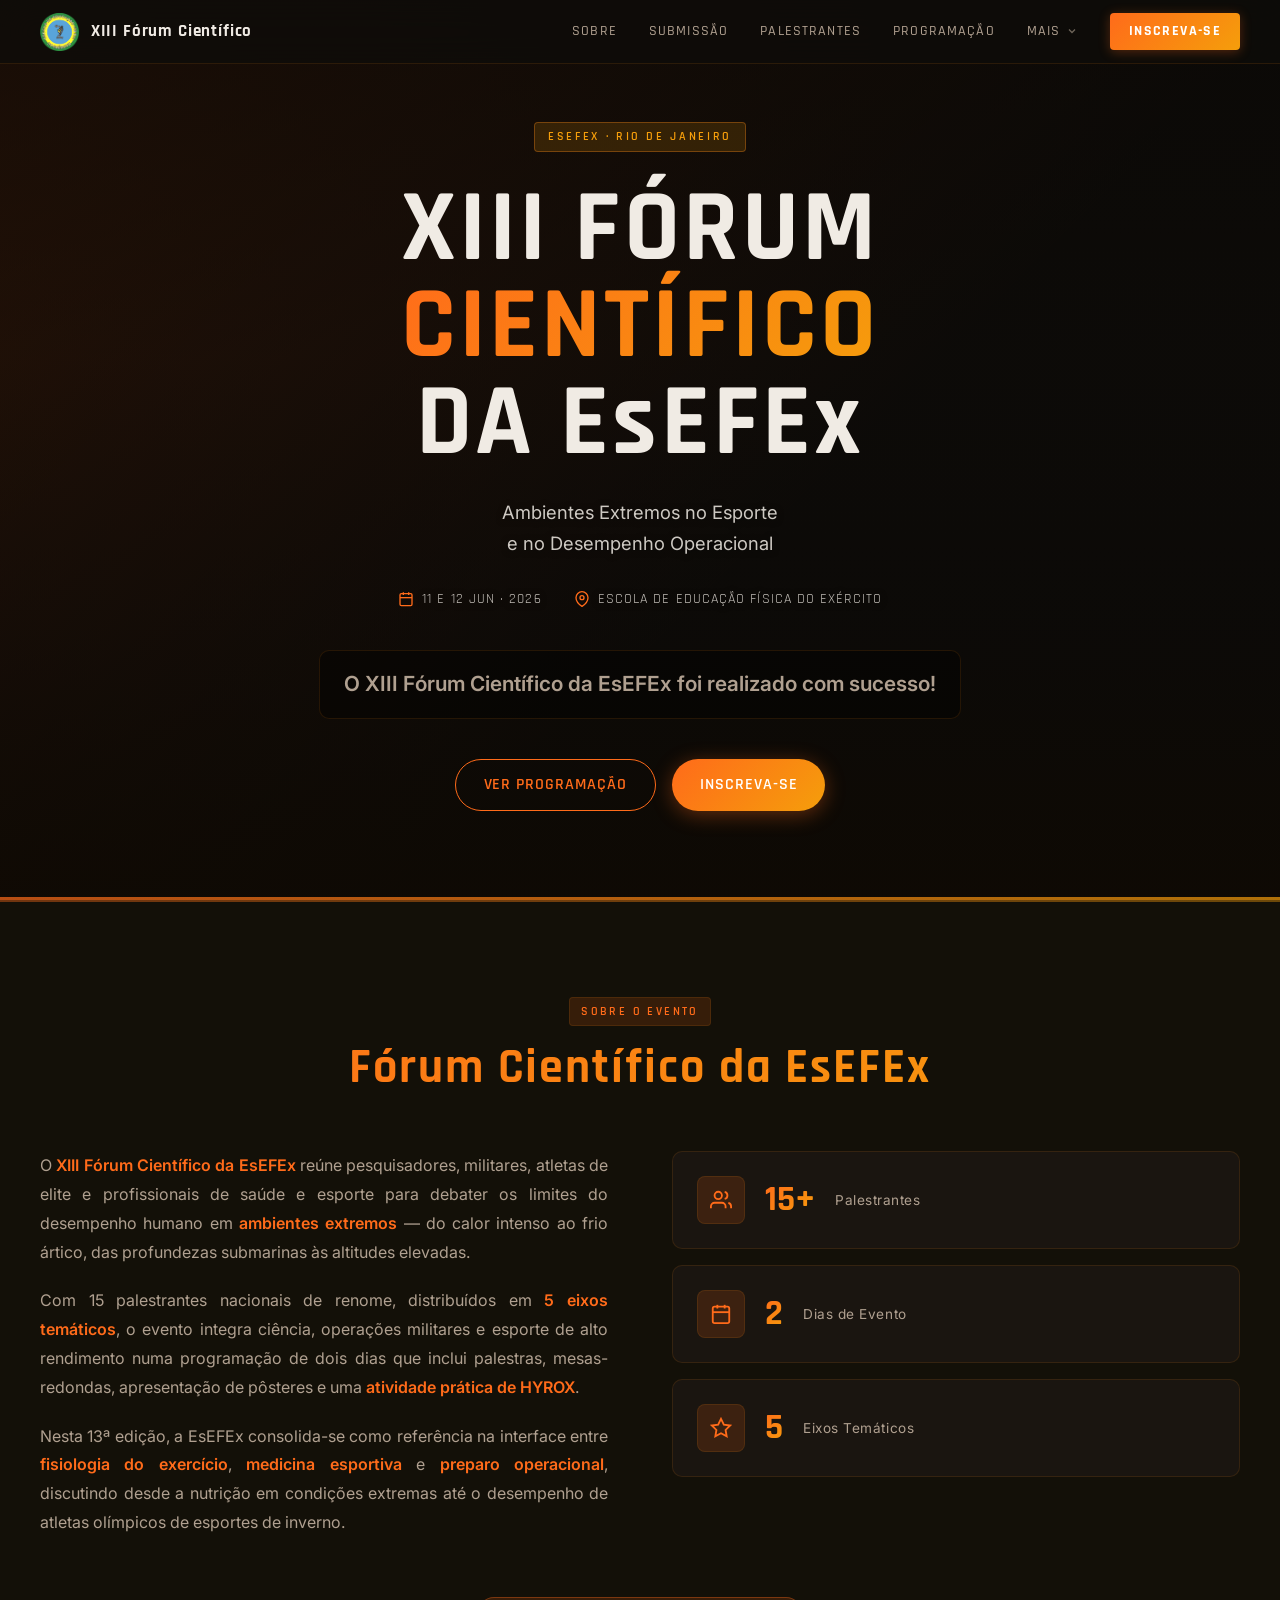
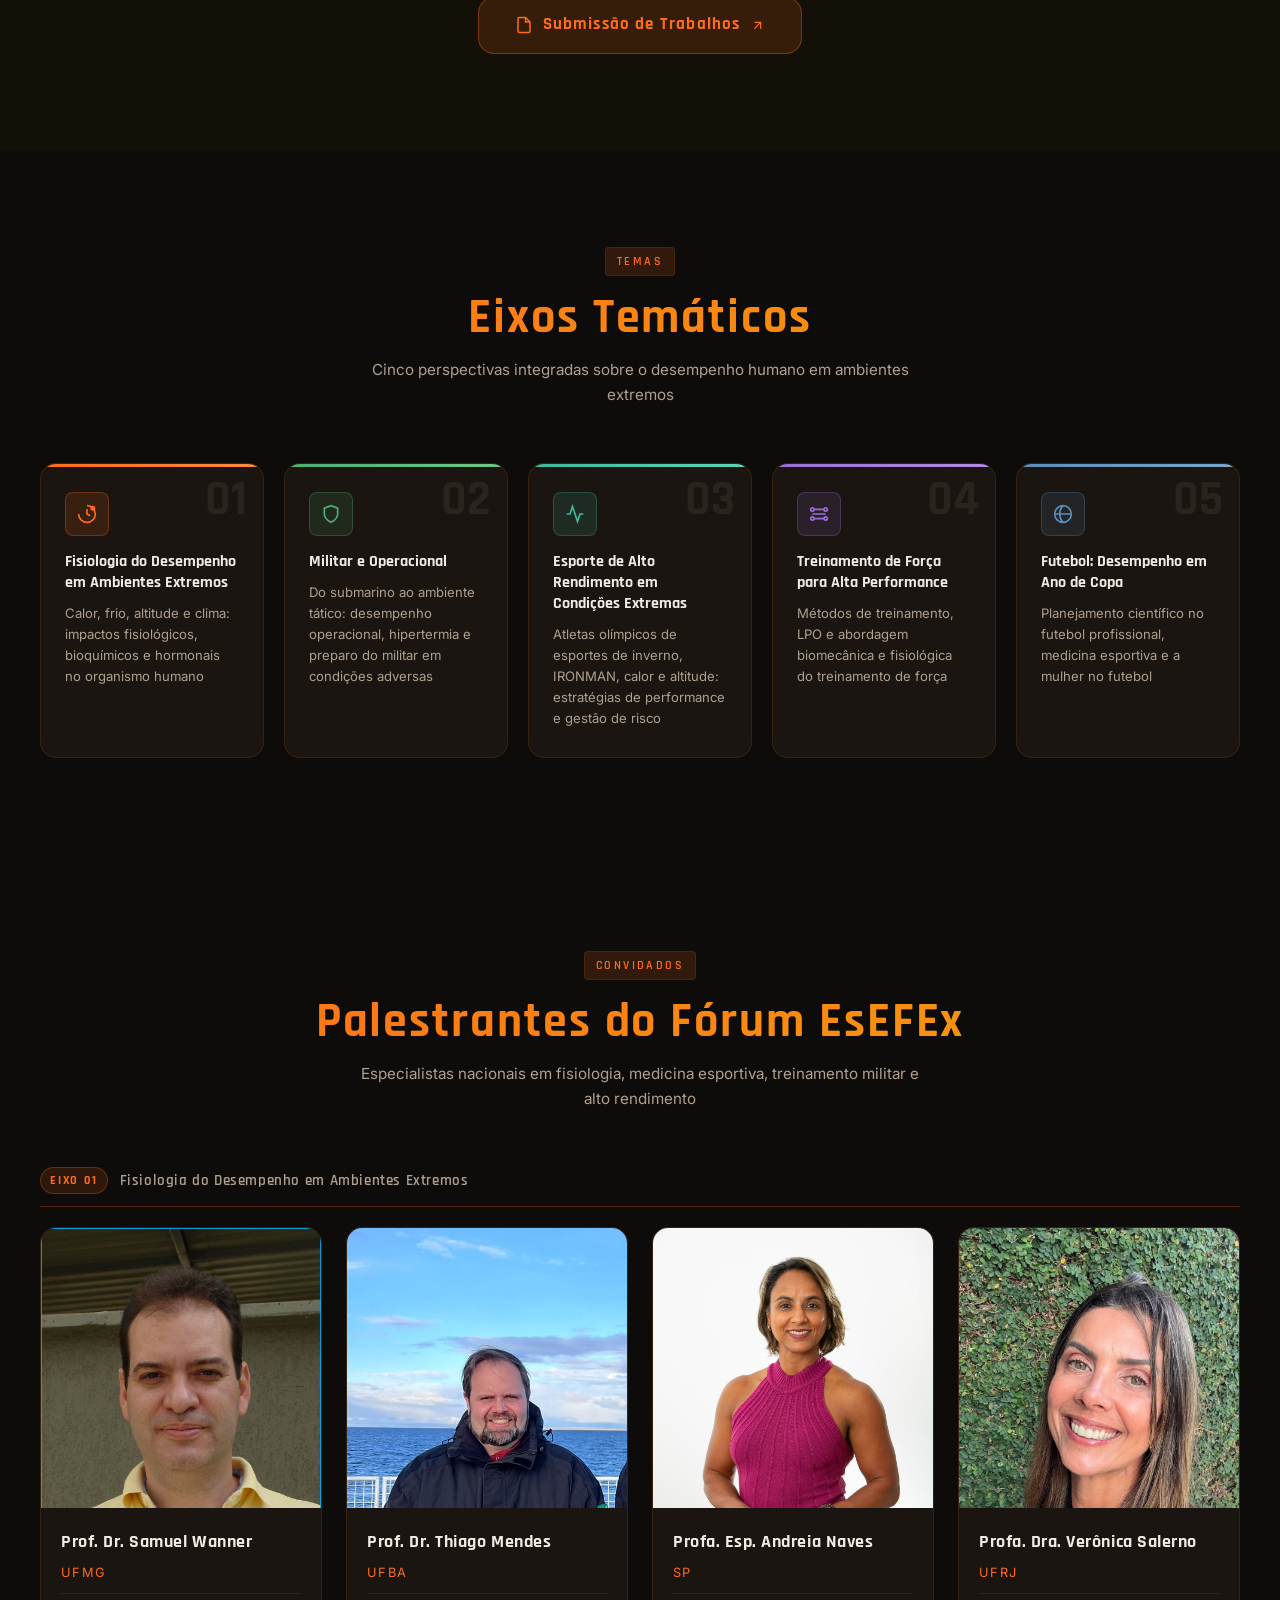
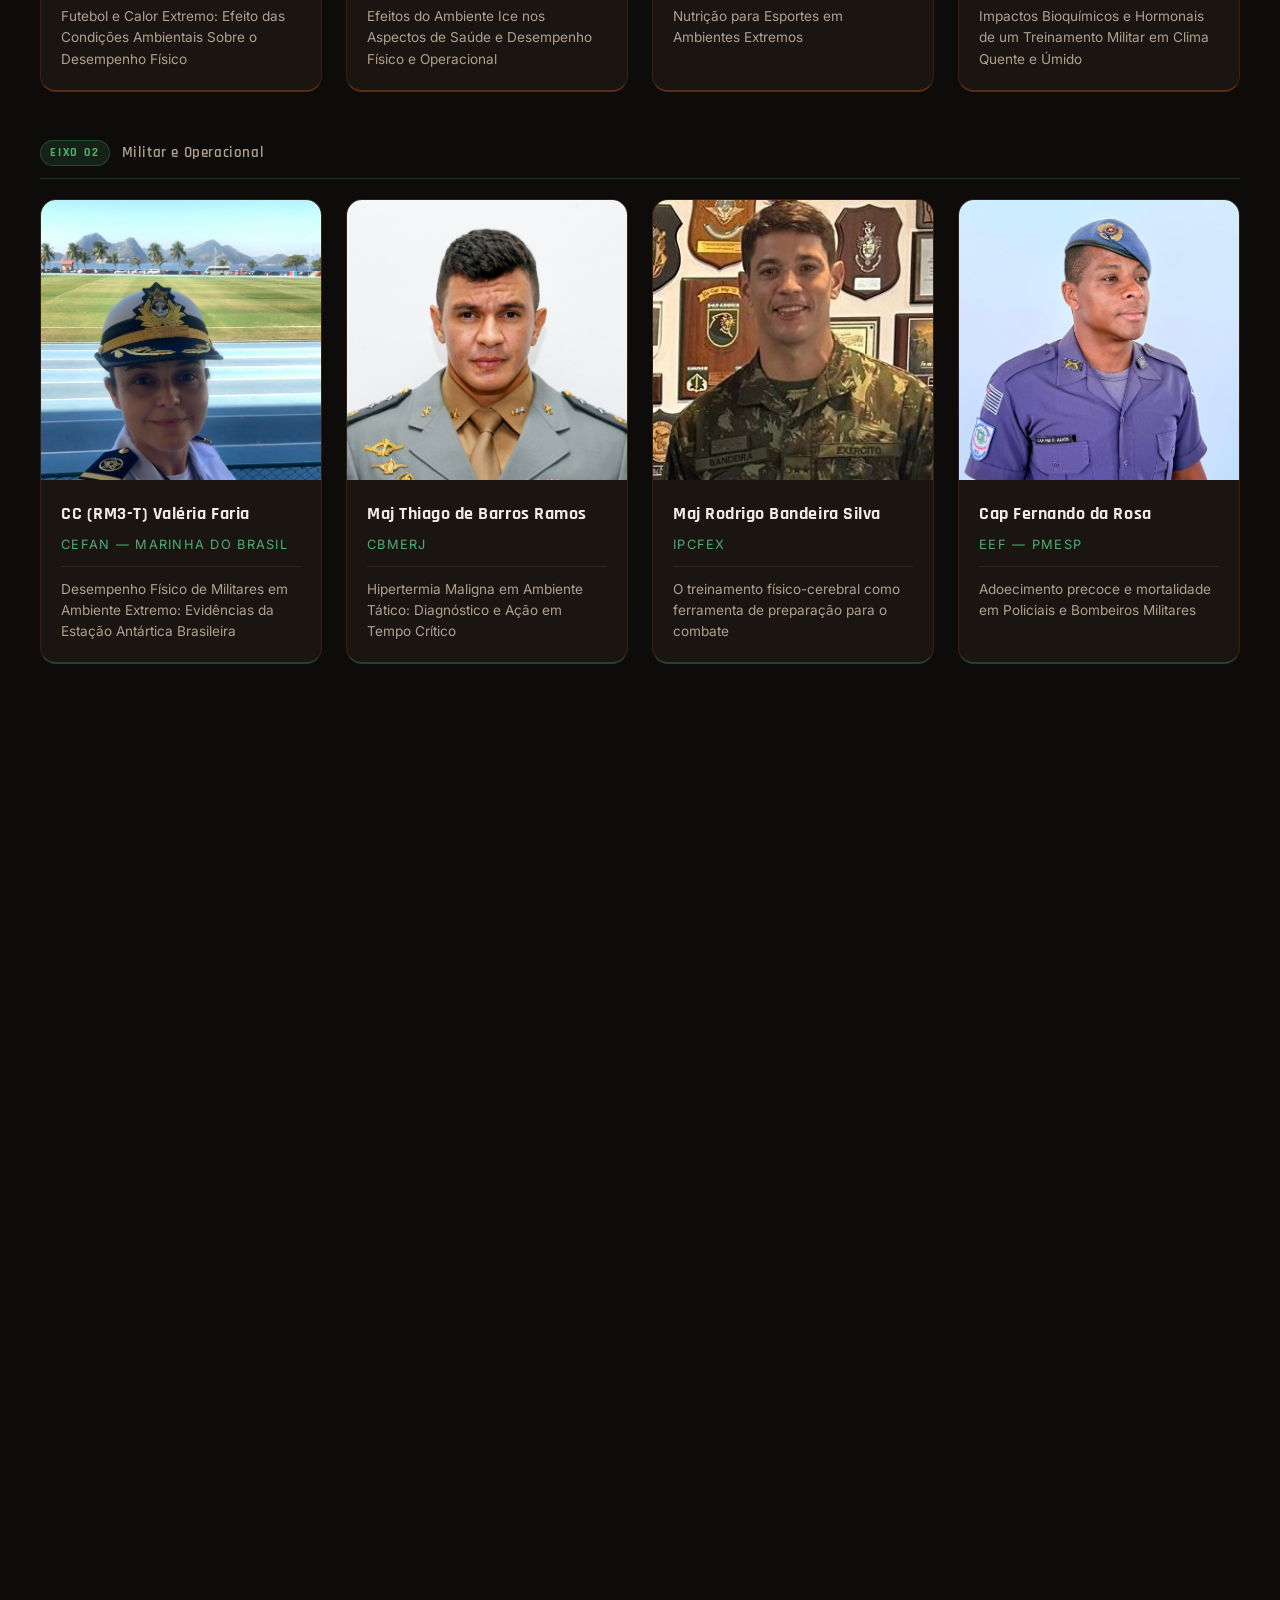
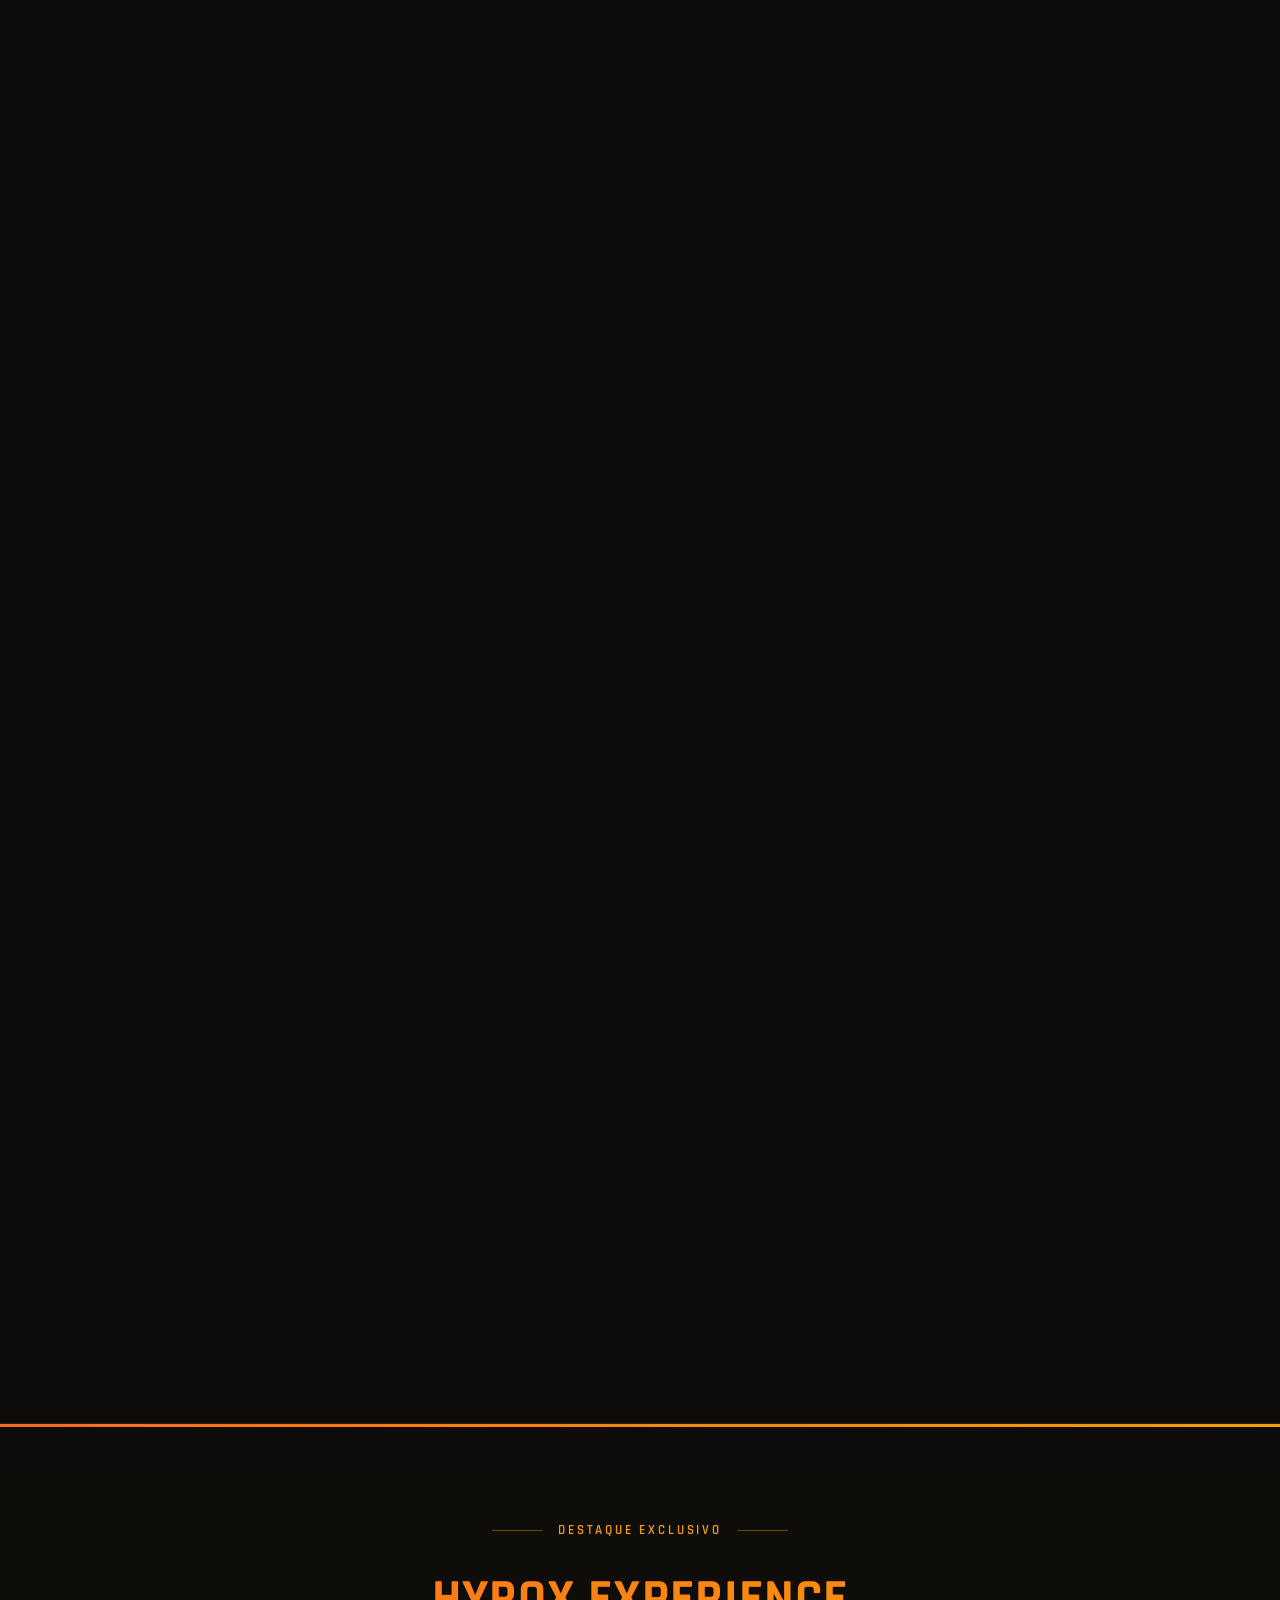
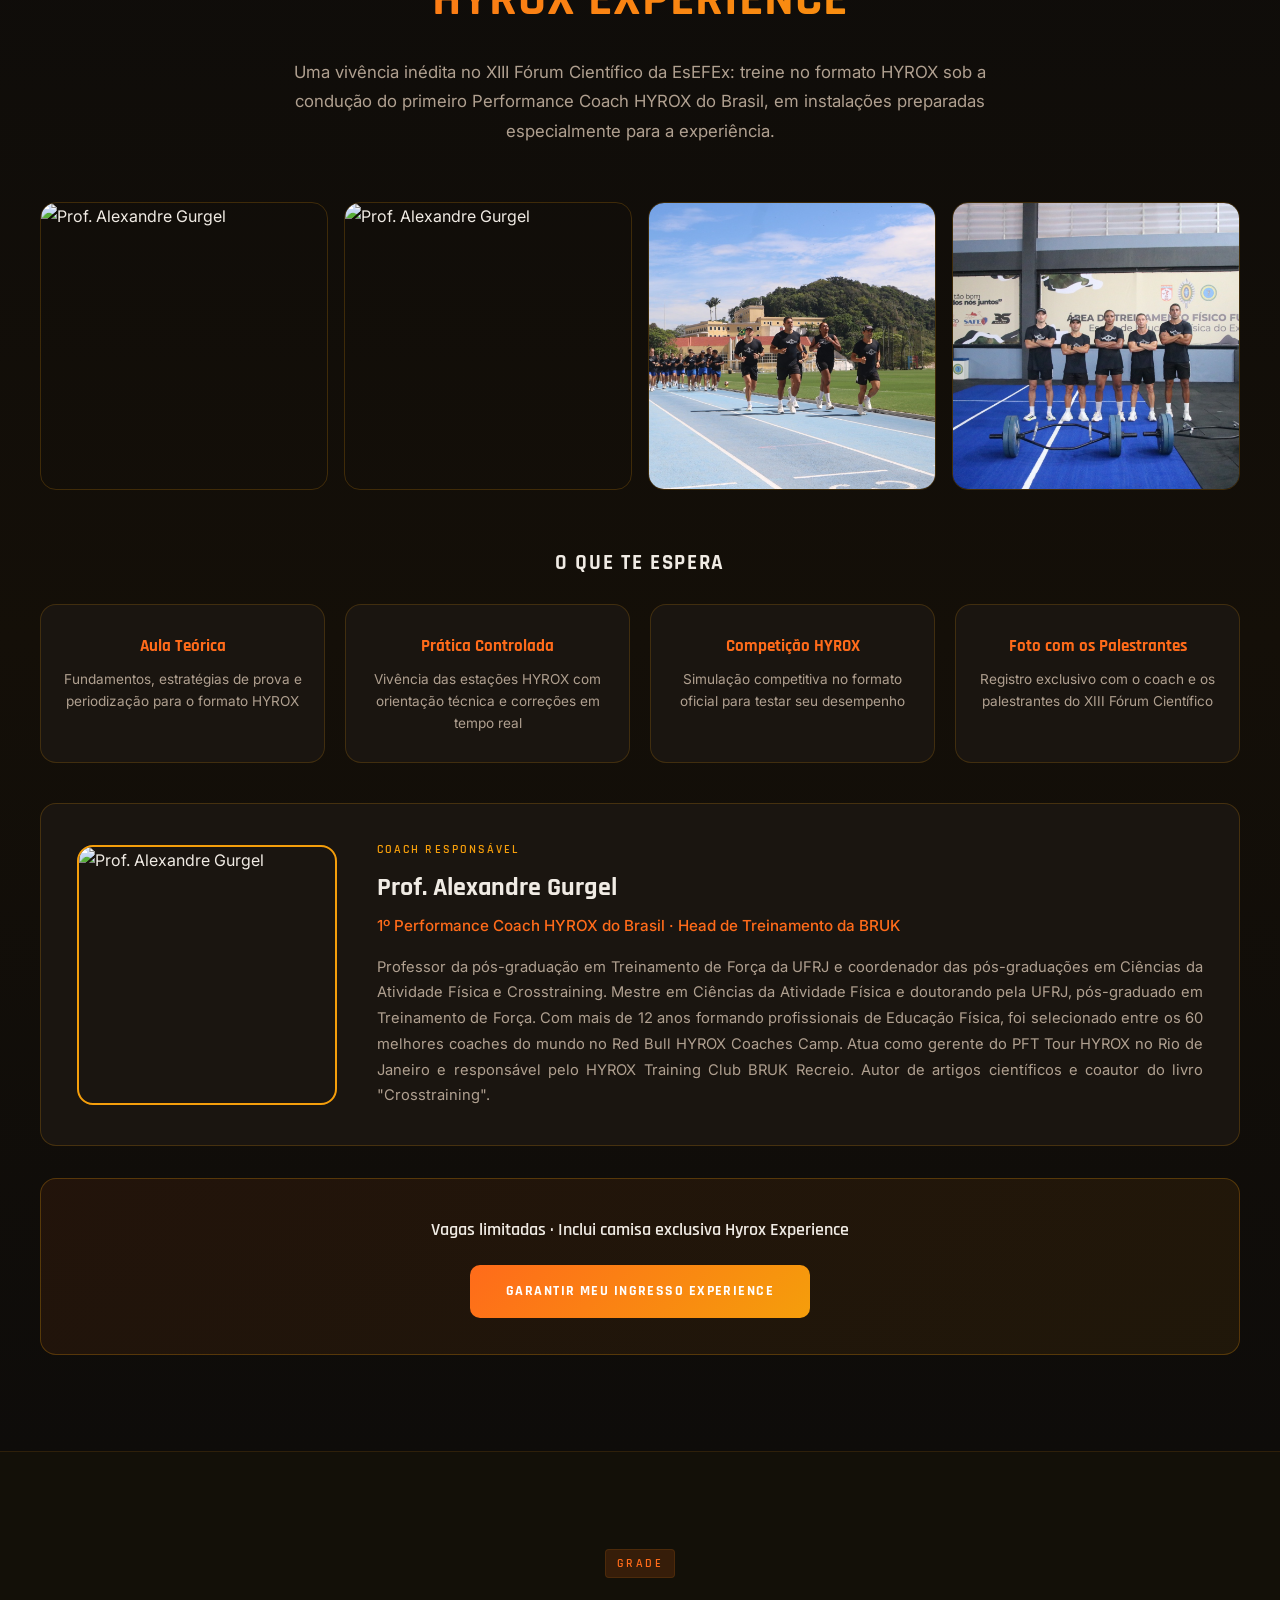
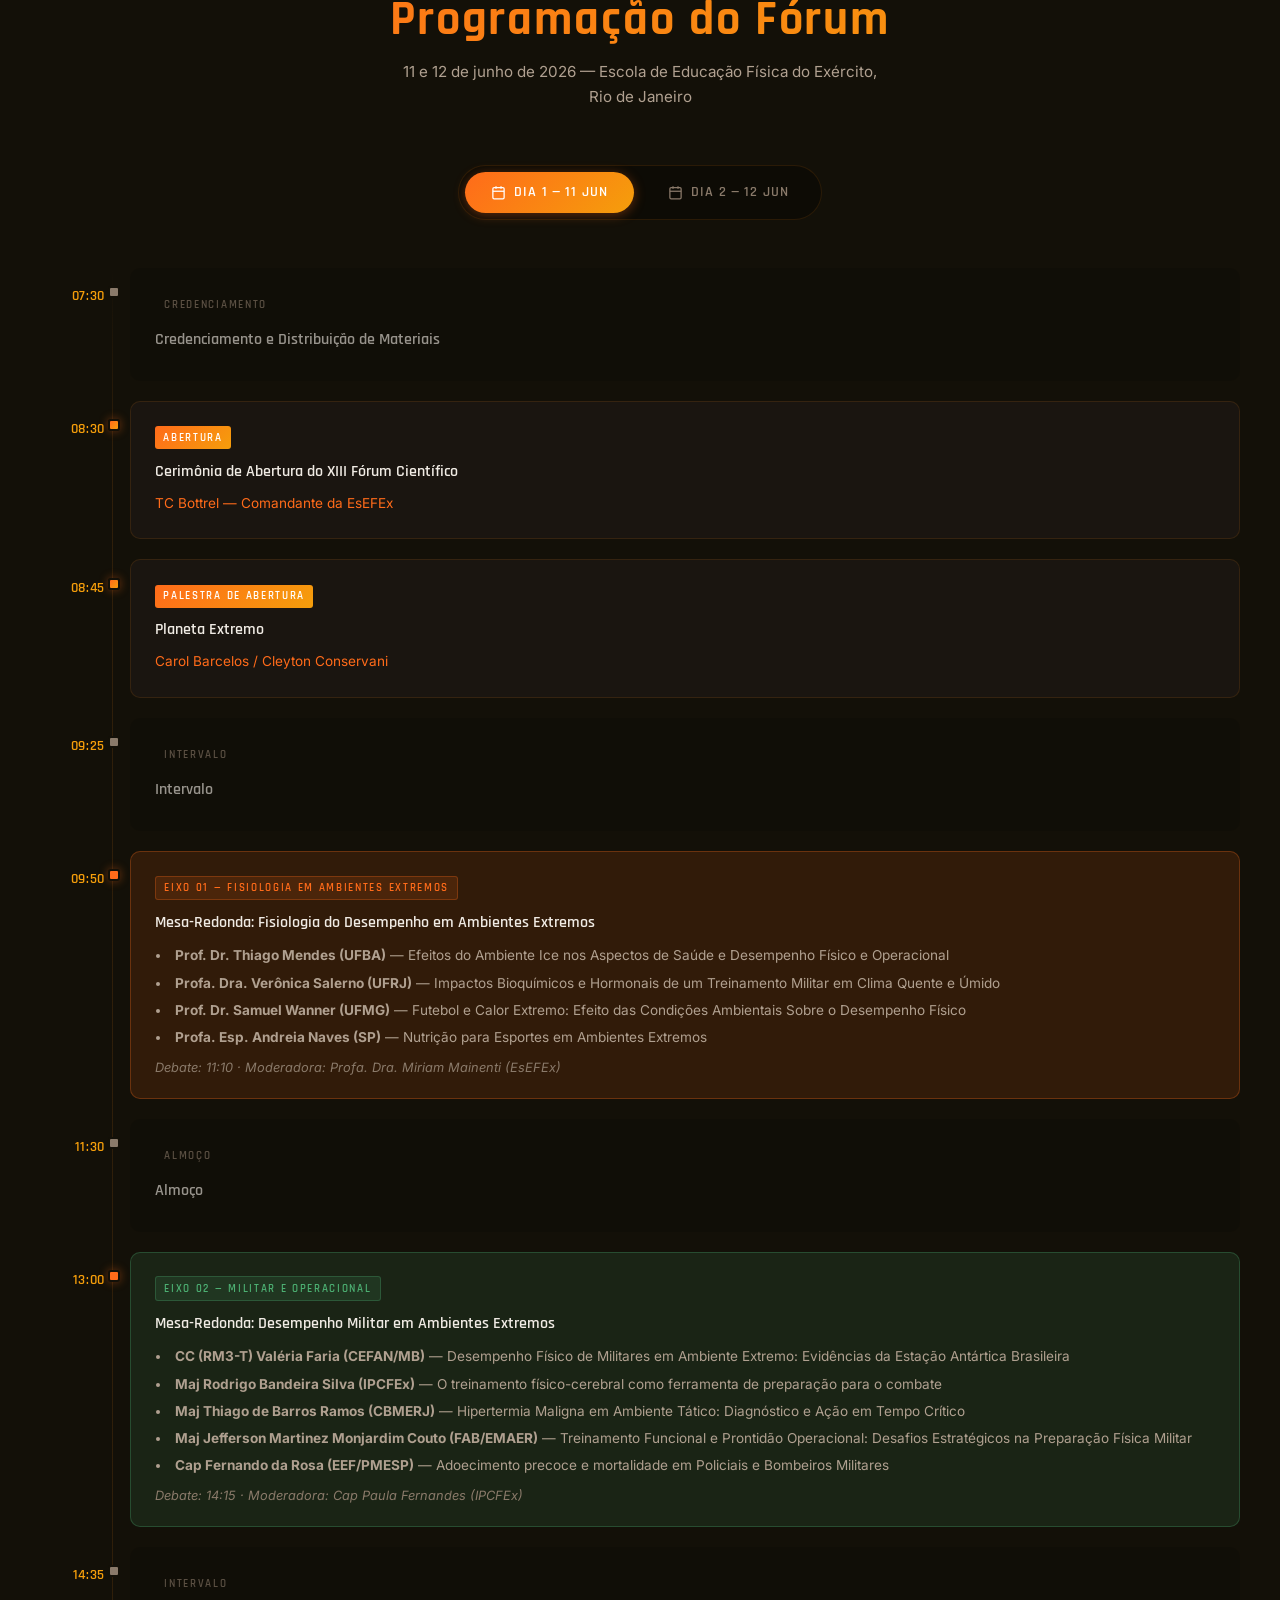
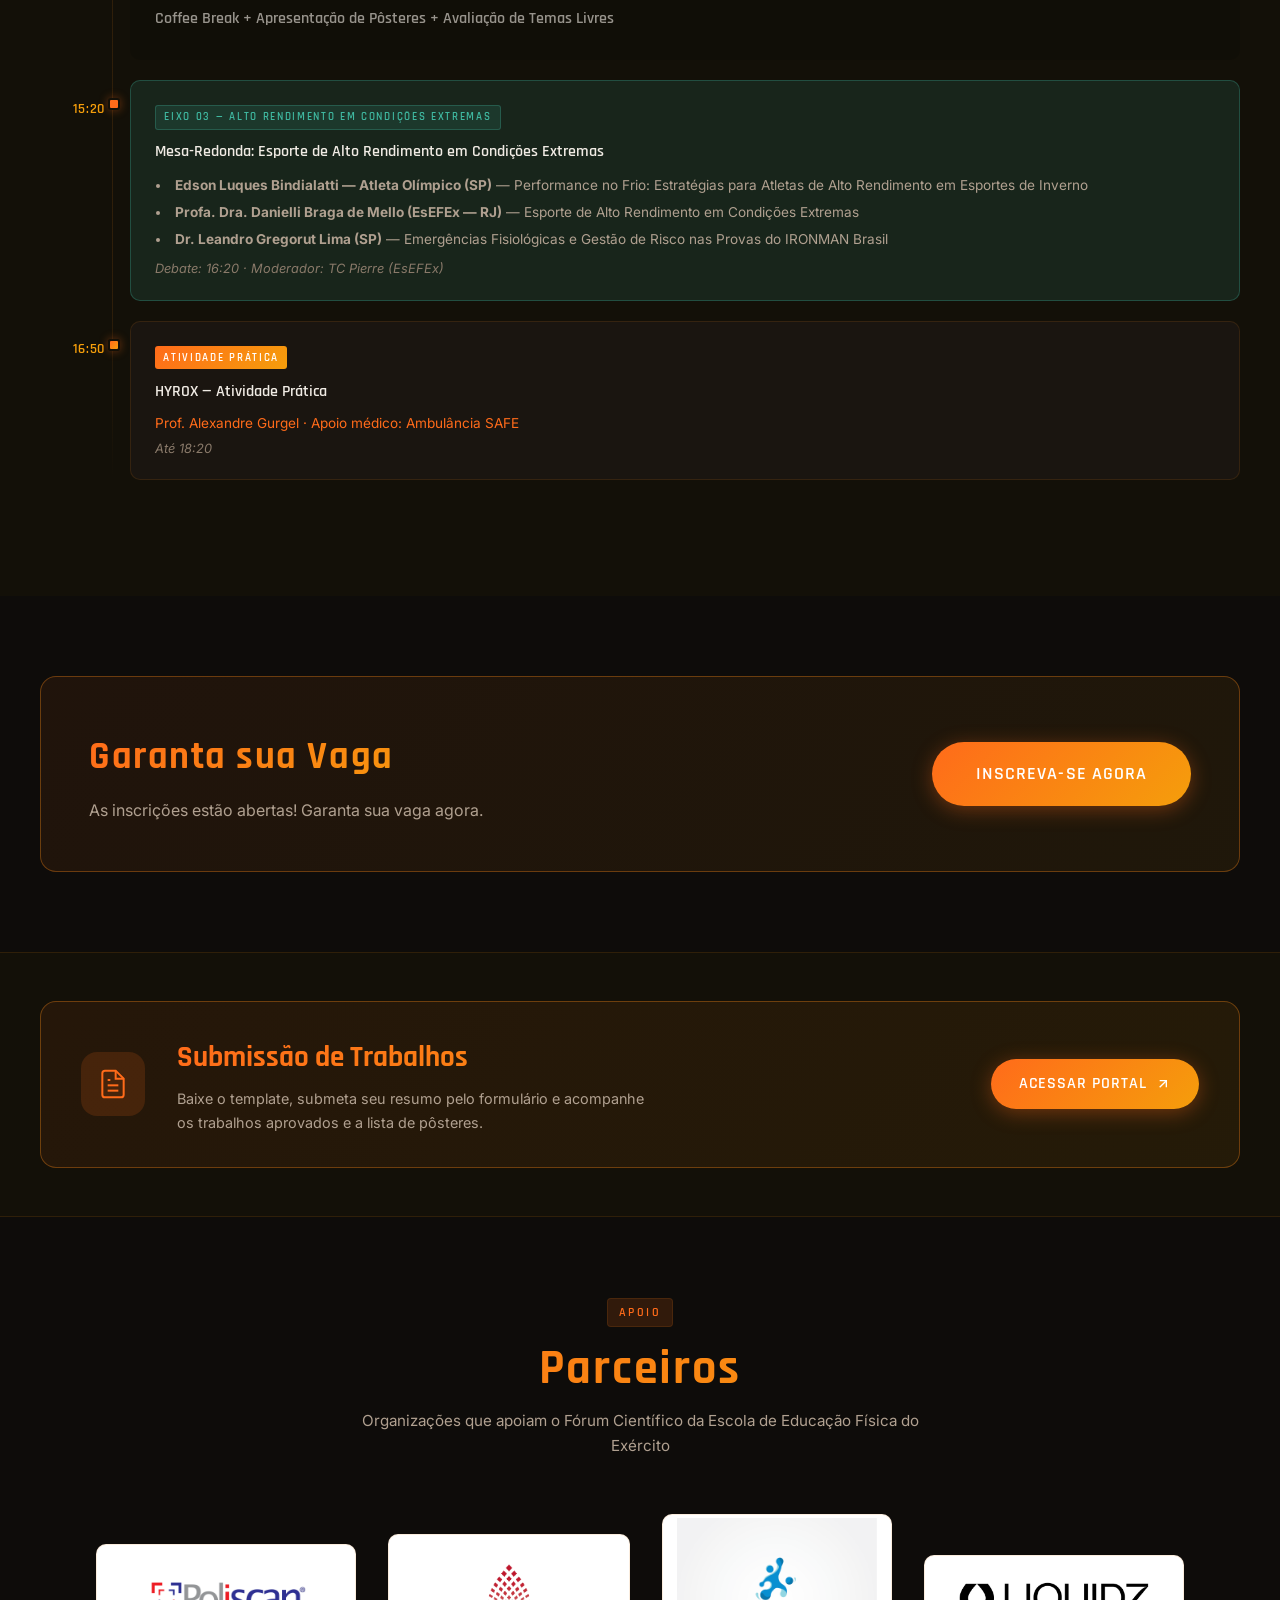
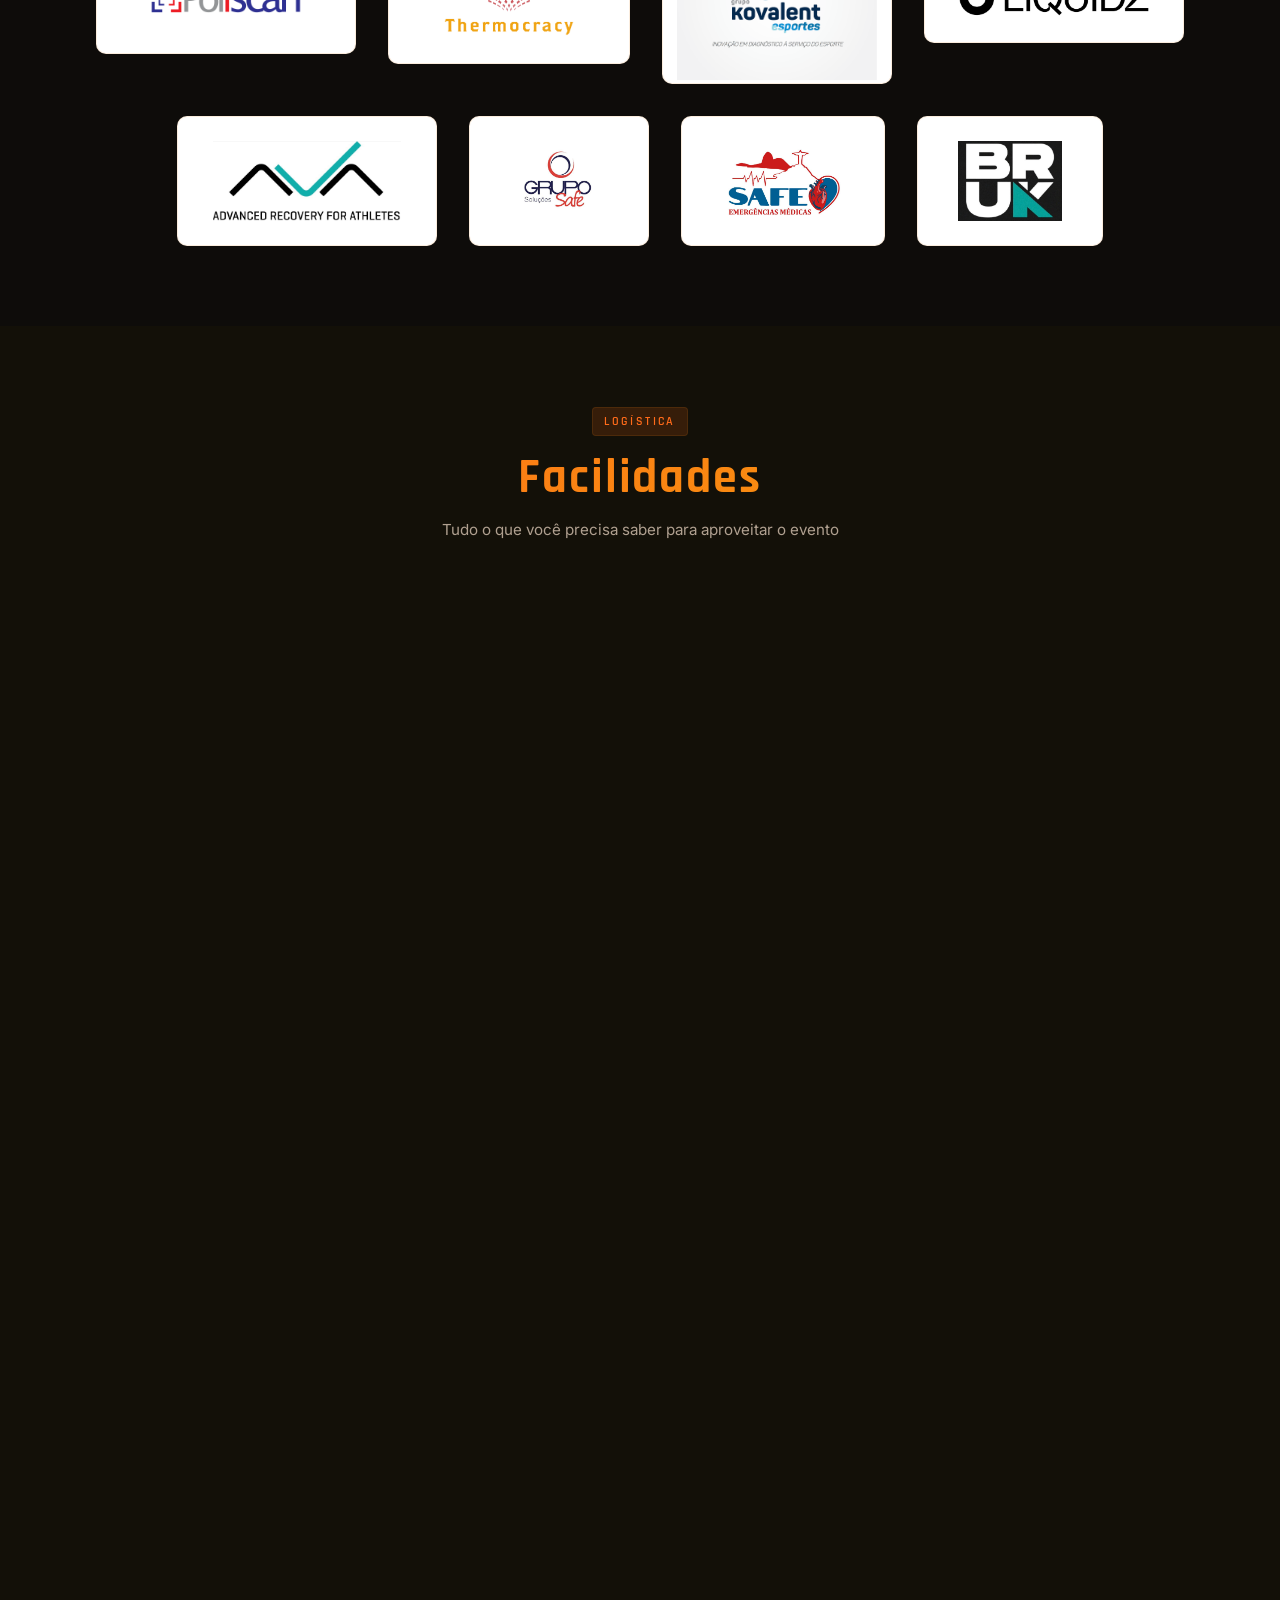
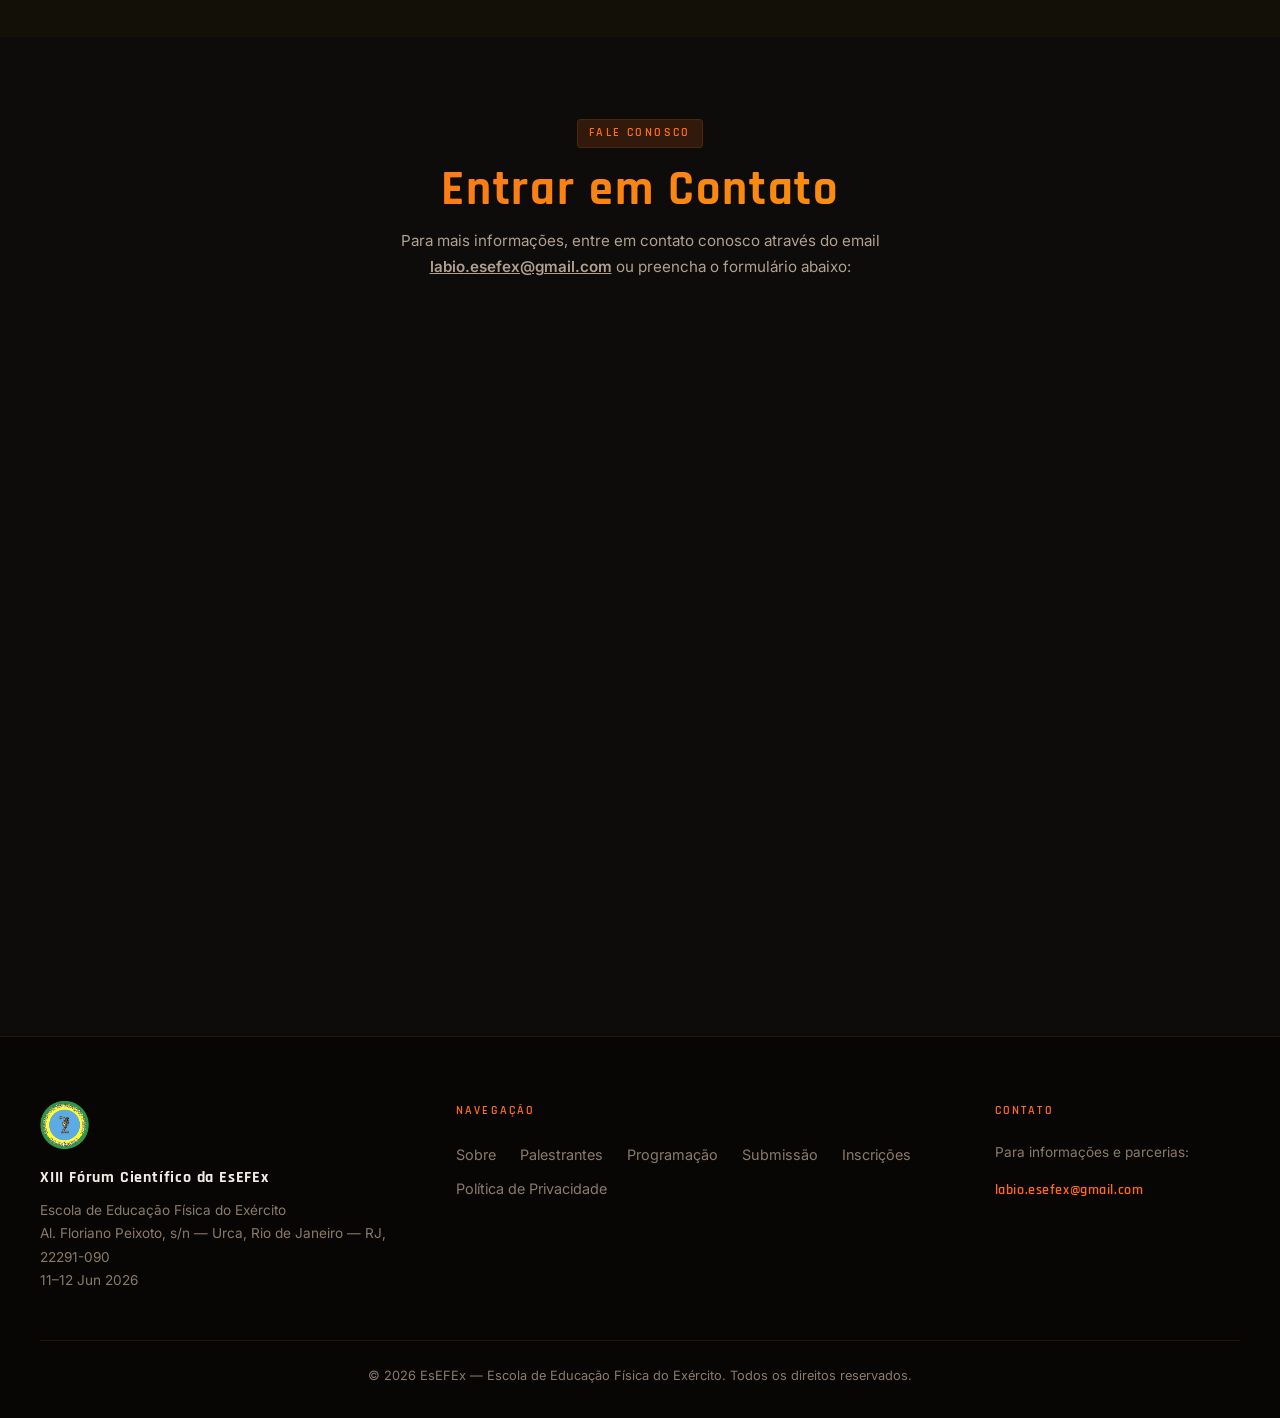
==== commit c19256e7: "agoarias" ====
--- a/index.html
+++ b/index.html
@@ -872,7 +872,6 @@
           <h2 class="inscricoes__title">Garanta sua Vaga</h2>
           <p class="inscricoes__desc">
             As inscrições estão abertas! Garanta sua vaga agora.
-            Evento gratuito para militares e estudantes.
           </p>
         </div>
         <a href="inscricao.html" class="btn btn--primary btn--lg">
@@ -960,6 +959,39 @@
         <span class="section-tag">Logística</span>
         <h2 class="section-title">Facilidades</h2>
         <p class="section-subtitle">Tudo o que você precisa saber para aproveitar o evento</p>
+      </div>
+
+      <div class="facilidades__bloco fade-in">
+        <div class="facilidades__bloco-header">COMO CHEGAR</div>
+        <div class="facilidades__bloco-body">
+          <div class="facilidades__mapa">
+            <iframe
+              src="https://www.google.com/maps/embed?pb=!1m18!1m12!1m3!1d3674.5!2d-43.1636!3d-22.9497!2m3!1f0!2f0!3f0!3m2!1i1024!2i768!4f13.1!3m3!1m2!1s0x9981b5b7a6c36d%3A0x6e4a5e5c5f8a7b0c!2sEscola%20de%20Educa%C3%A7%C3%A3o%20F%C3%ADsica%20do%20Ex%C3%A9rcito!5e0!3m2!1spt-BR!2sbr!4v1"
+              width="100%" height="100%" style="border:0; min-height:280px;" allowfullscreen loading="lazy"
+              title="Mapa — Escola de Educação Física do Exército">
+            </iframe>
+          </div>
+          <div class="facilidades__lista">
+            <p><strong>Escola de Educação Física do Exército (EsEFEx)</strong></p>
+            <p>Al. Floriano Peixoto, s/n — Urca<br>Rio de Janeiro — RJ, 22291-090</p>
+            <p>
+              <svg xmlns="http://www.w3.org/2000/svg" width="16" height="16" viewBox="0 0 24 24" fill="none" stroke="currentColor" stroke-width="2" style="vertical-align:middle;margin-right:.35rem;color:var(--fire)"><path d="M21 10c0 7-9 13-9 13s-9-6-9-13a9 9 0 0118 0z"/><circle cx="12" cy="10" r="3"/></svg>
+              <strong>Referência:</strong> Dentro da Fortaleza de São João, ao final do bairro, próximo à Mureta da Urca.
+            </p>
+            <p>
+              <svg xmlns="http://www.w3.org/2000/svg" width="16" height="16" viewBox="0 0 24 24" fill="none" stroke="currentColor" stroke-width="2" style="vertical-align:middle;margin-right:.35rem;color:var(--fire)"><rect x="3" y="6" width="18" height="13" rx="2"/><path d="M3 10h18"/><path d="M7 15h2"/></svg>
+              <strong>De carro:</strong> Estacionamento gratuito dentro da Fortaleza.
+            </p>
+            <p>
+              <svg xmlns="http://www.w3.org/2000/svg" width="16" height="16" viewBox="0 0 24 24" fill="none" stroke="currentColor" stroke-width="2" style="vertical-align:middle;margin-right:.35rem;color:var(--fire)"><path d="M8 6v6"/><path d="M16 6v6"/><path d="M2 12h20"/><path d="M4 18h16"/><circle cx="7" cy="18" r="2"/><circle cx="17" cy="18" r="2"/></svg>
+              <strong>De ônibus:</strong> Linhas 107, 167, 513 e 518 (ponto "Praia da Urca").
+            </p>
+            <p>
+              <svg xmlns="http://www.w3.org/2000/svg" width="16" height="16" viewBox="0 0 24 24" fill="none" stroke="currentColor" stroke-width="2" style="vertical-align:middle;margin-right:.35rem;color:var(--fire)"><circle cx="12" cy="12" r="10"/><polyline points="12 6 12 12 16 14"/></svg>
+              <strong>Metrô:</strong> Estação Botafogo (Linha 1) + ônibus ou táxi até a Urca (~5 min).
+            </p>
+          </div>
+        </div>
       </div>
 
       <div class="facilidades__bloco fade-in">
@@ -1034,7 +1066,8 @@
           <p class="footer__tagline">XIII Fórum Científico da EsEFEx</p>
           <p class="footer__desc">
             Escola de Educação Física do Exército<br />
-            Rio de Janeiro, RJ · 11–12 Jun 2026
+            Al. Floriano Peixoto, s/n — Urca, Rio de Janeiro — RJ, 22291-090<br />
+            11–12 Jun 2026
           </p>
         </div>
         <div class="footer__nav">
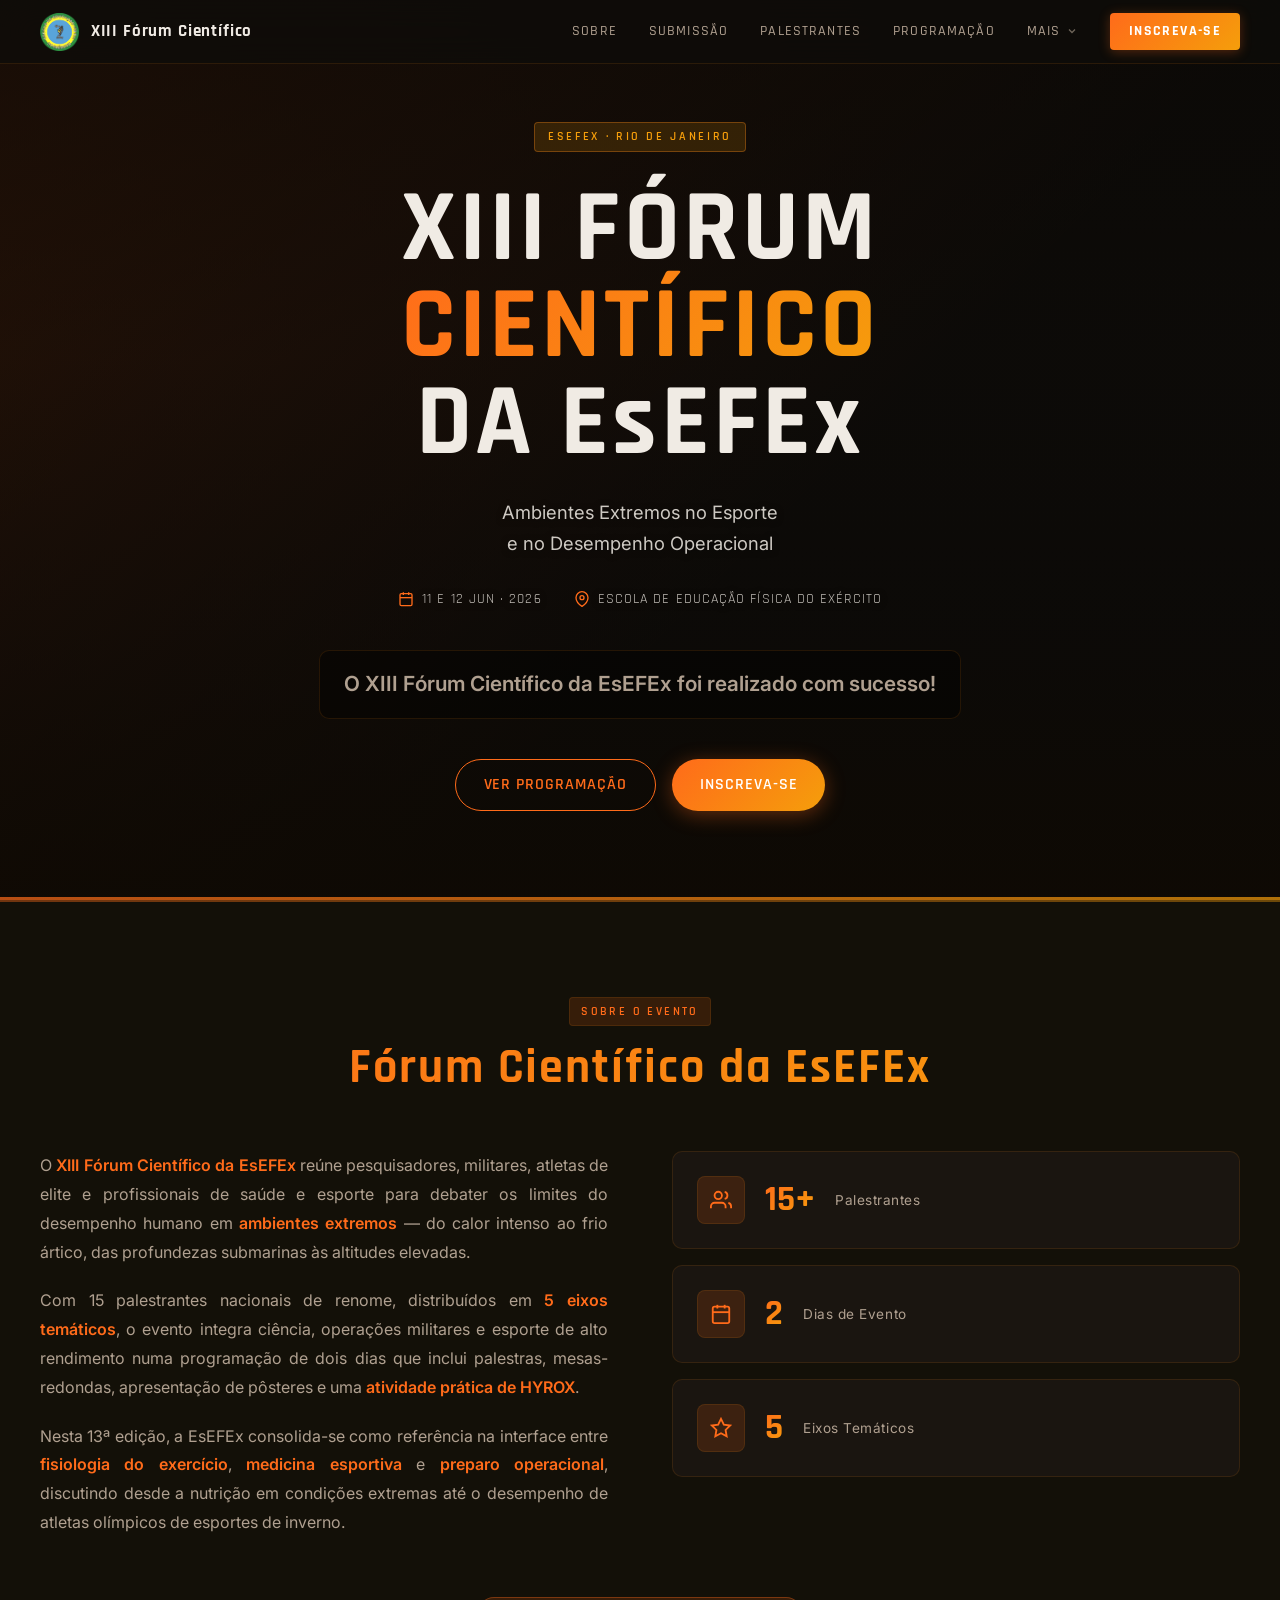
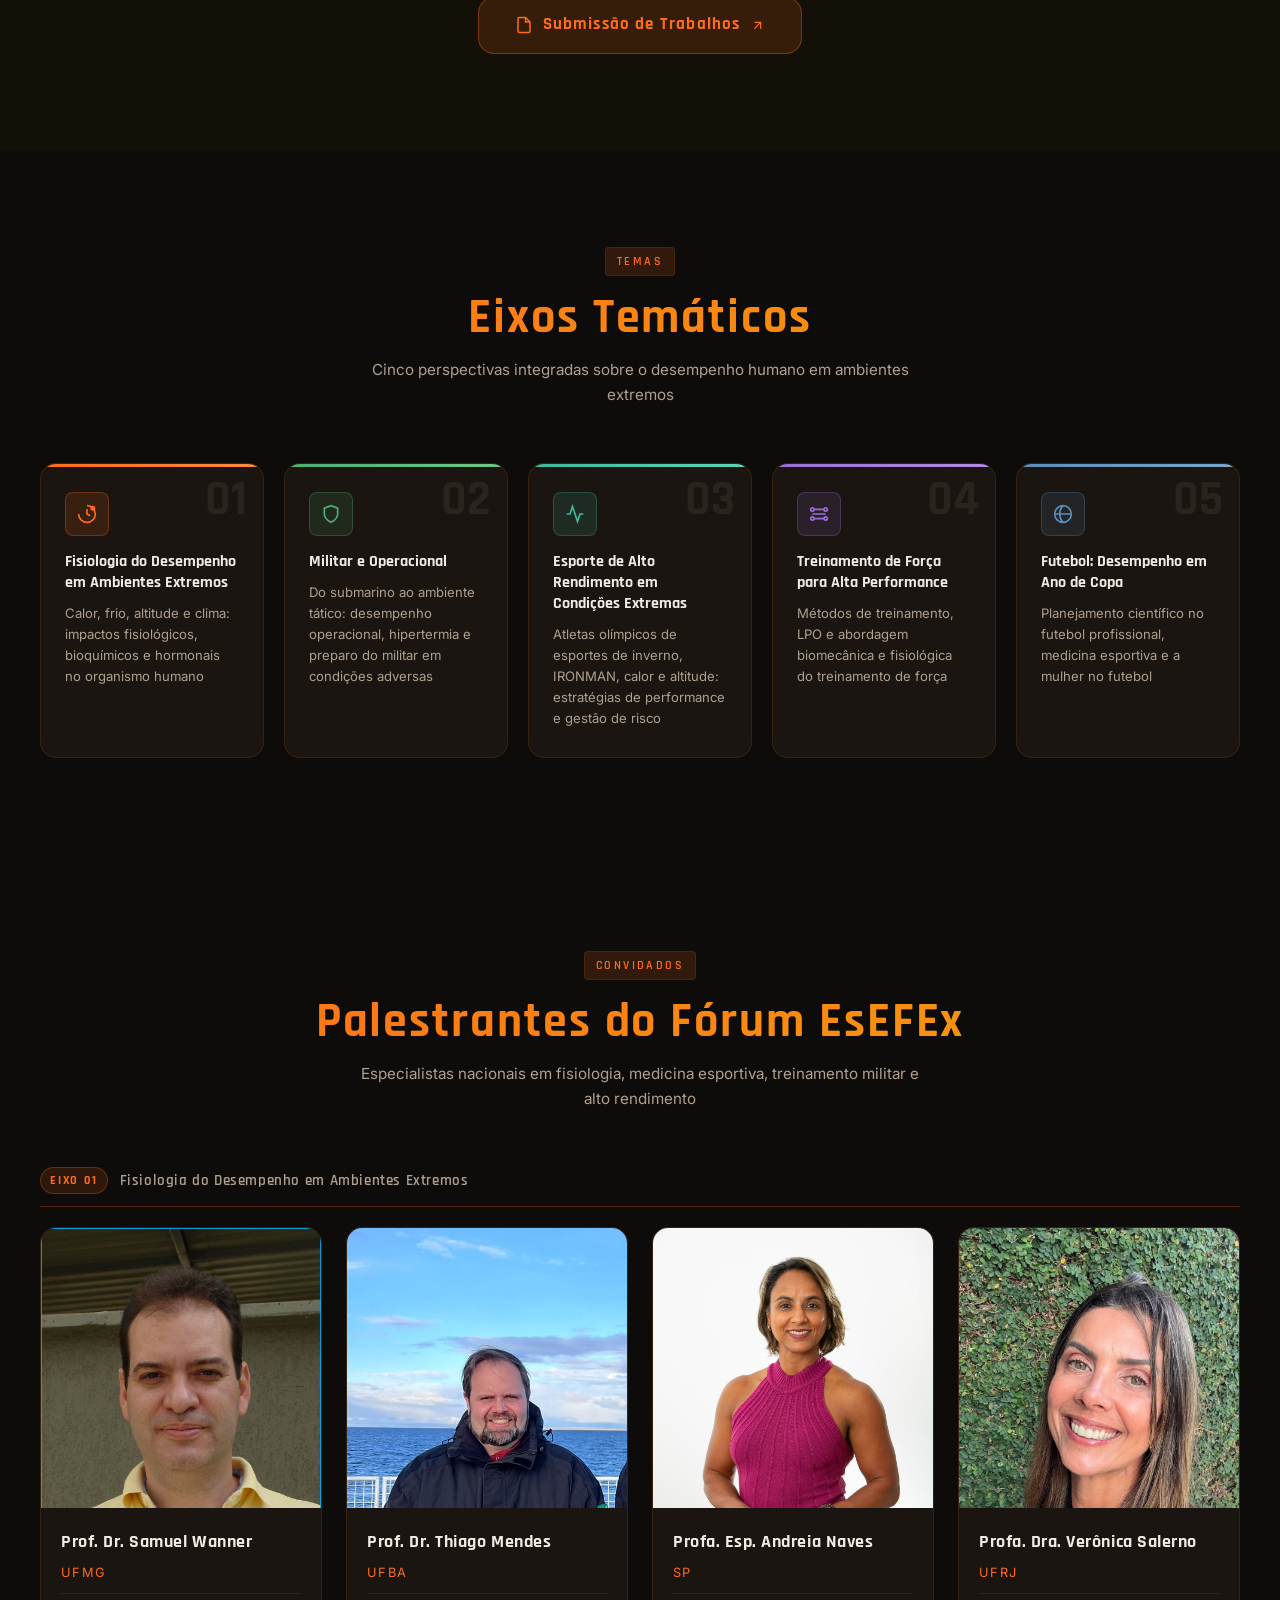
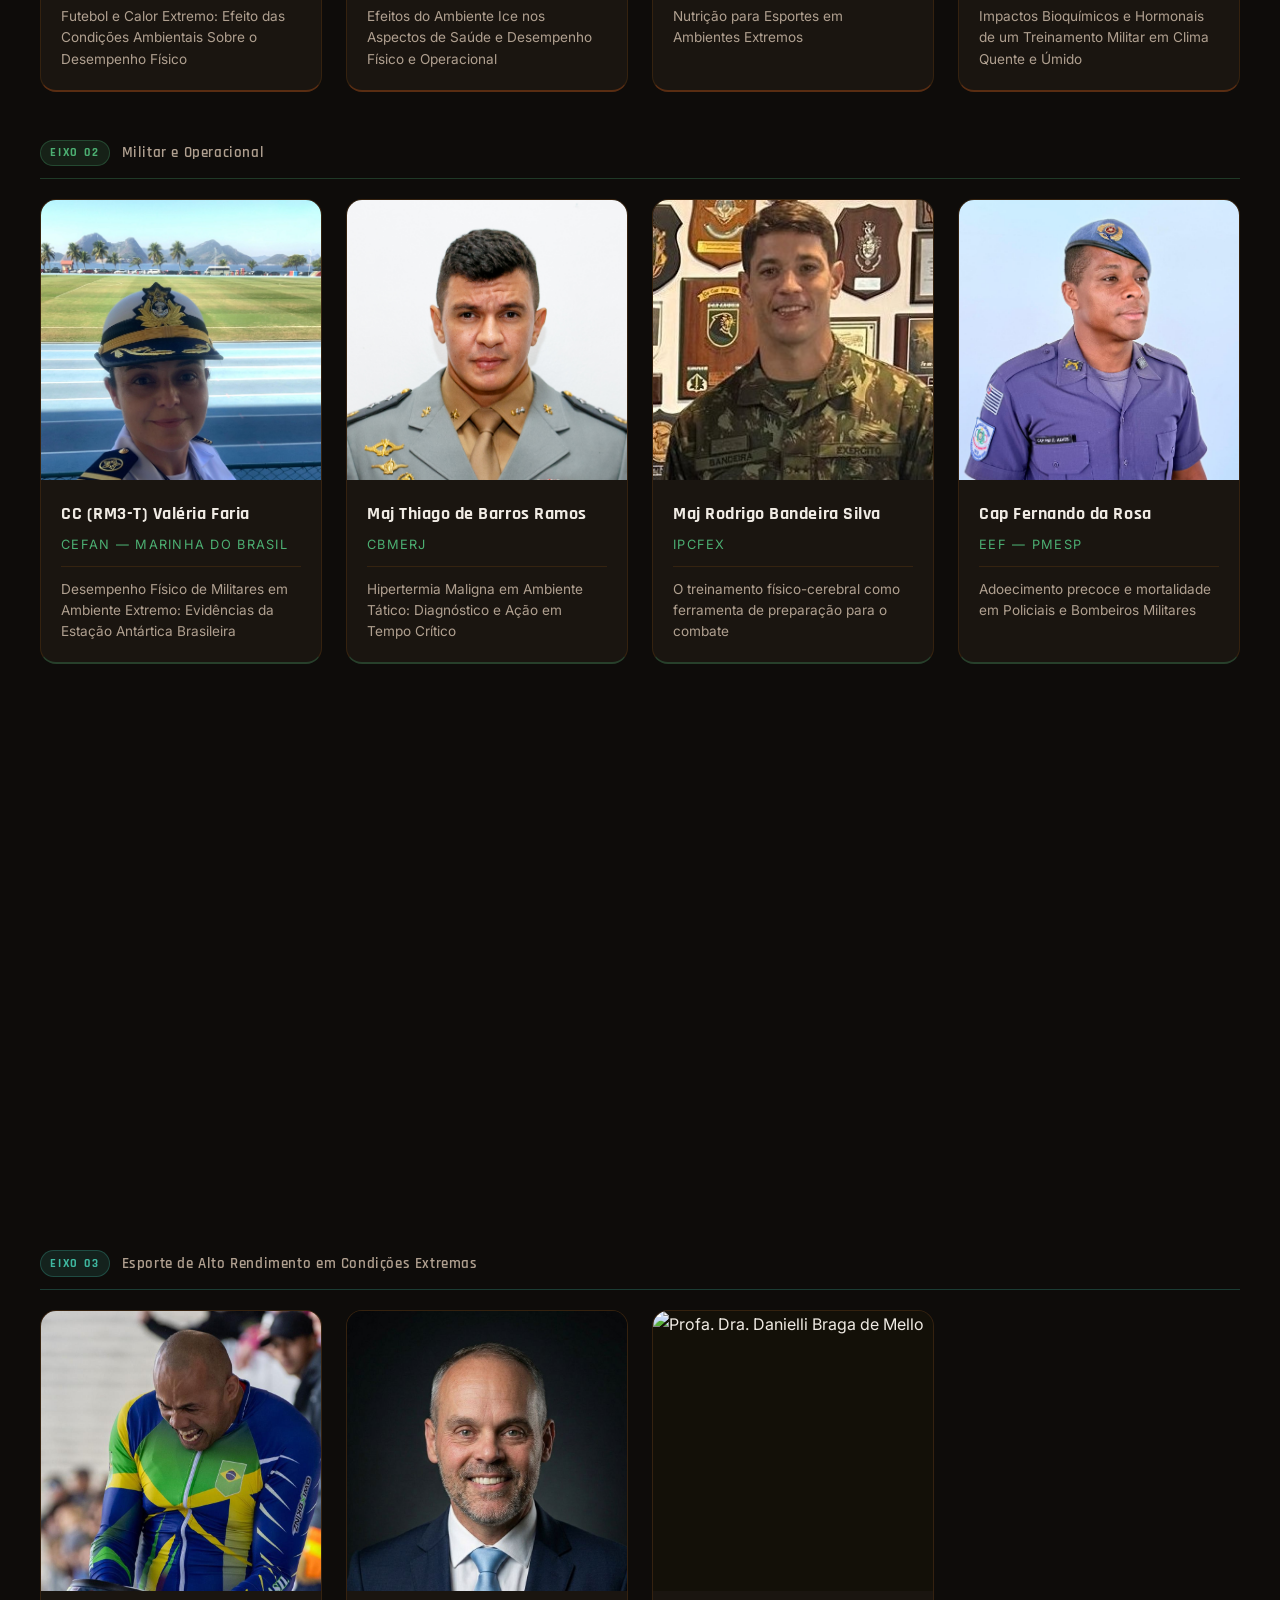
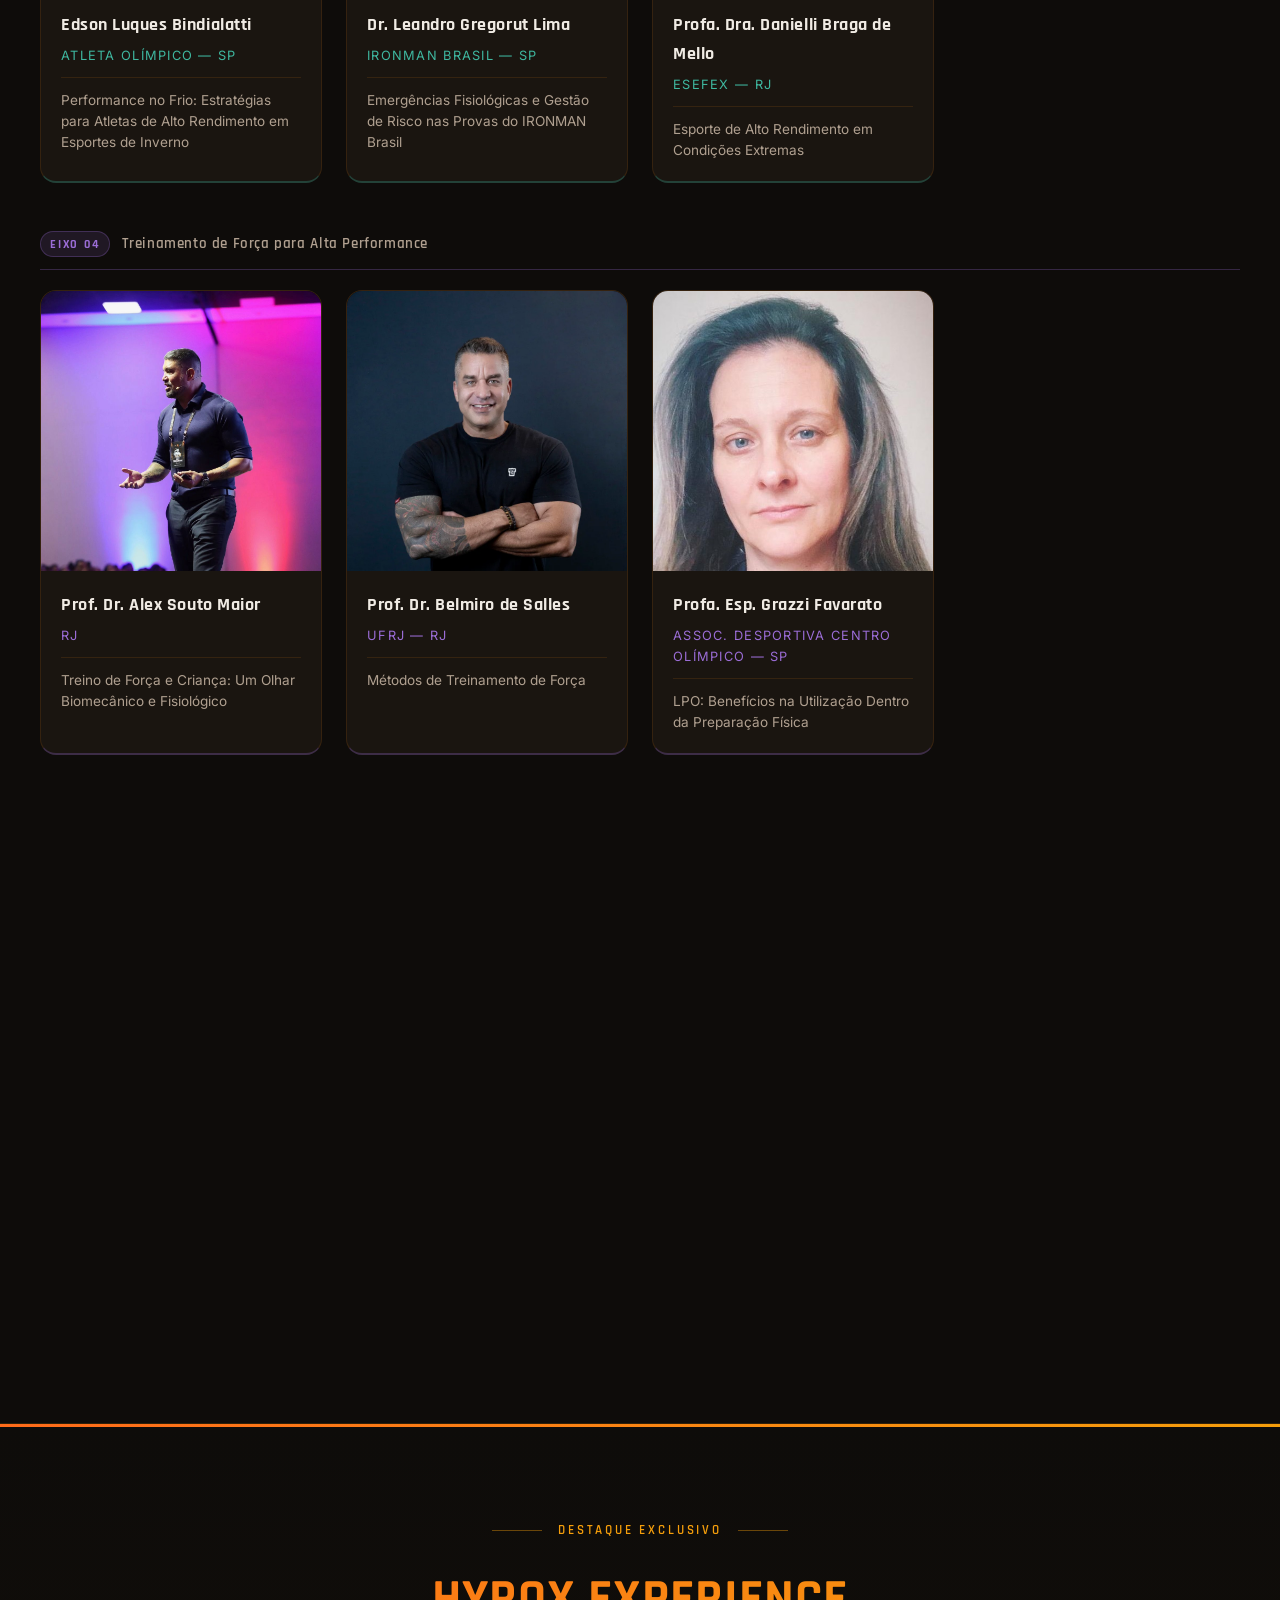
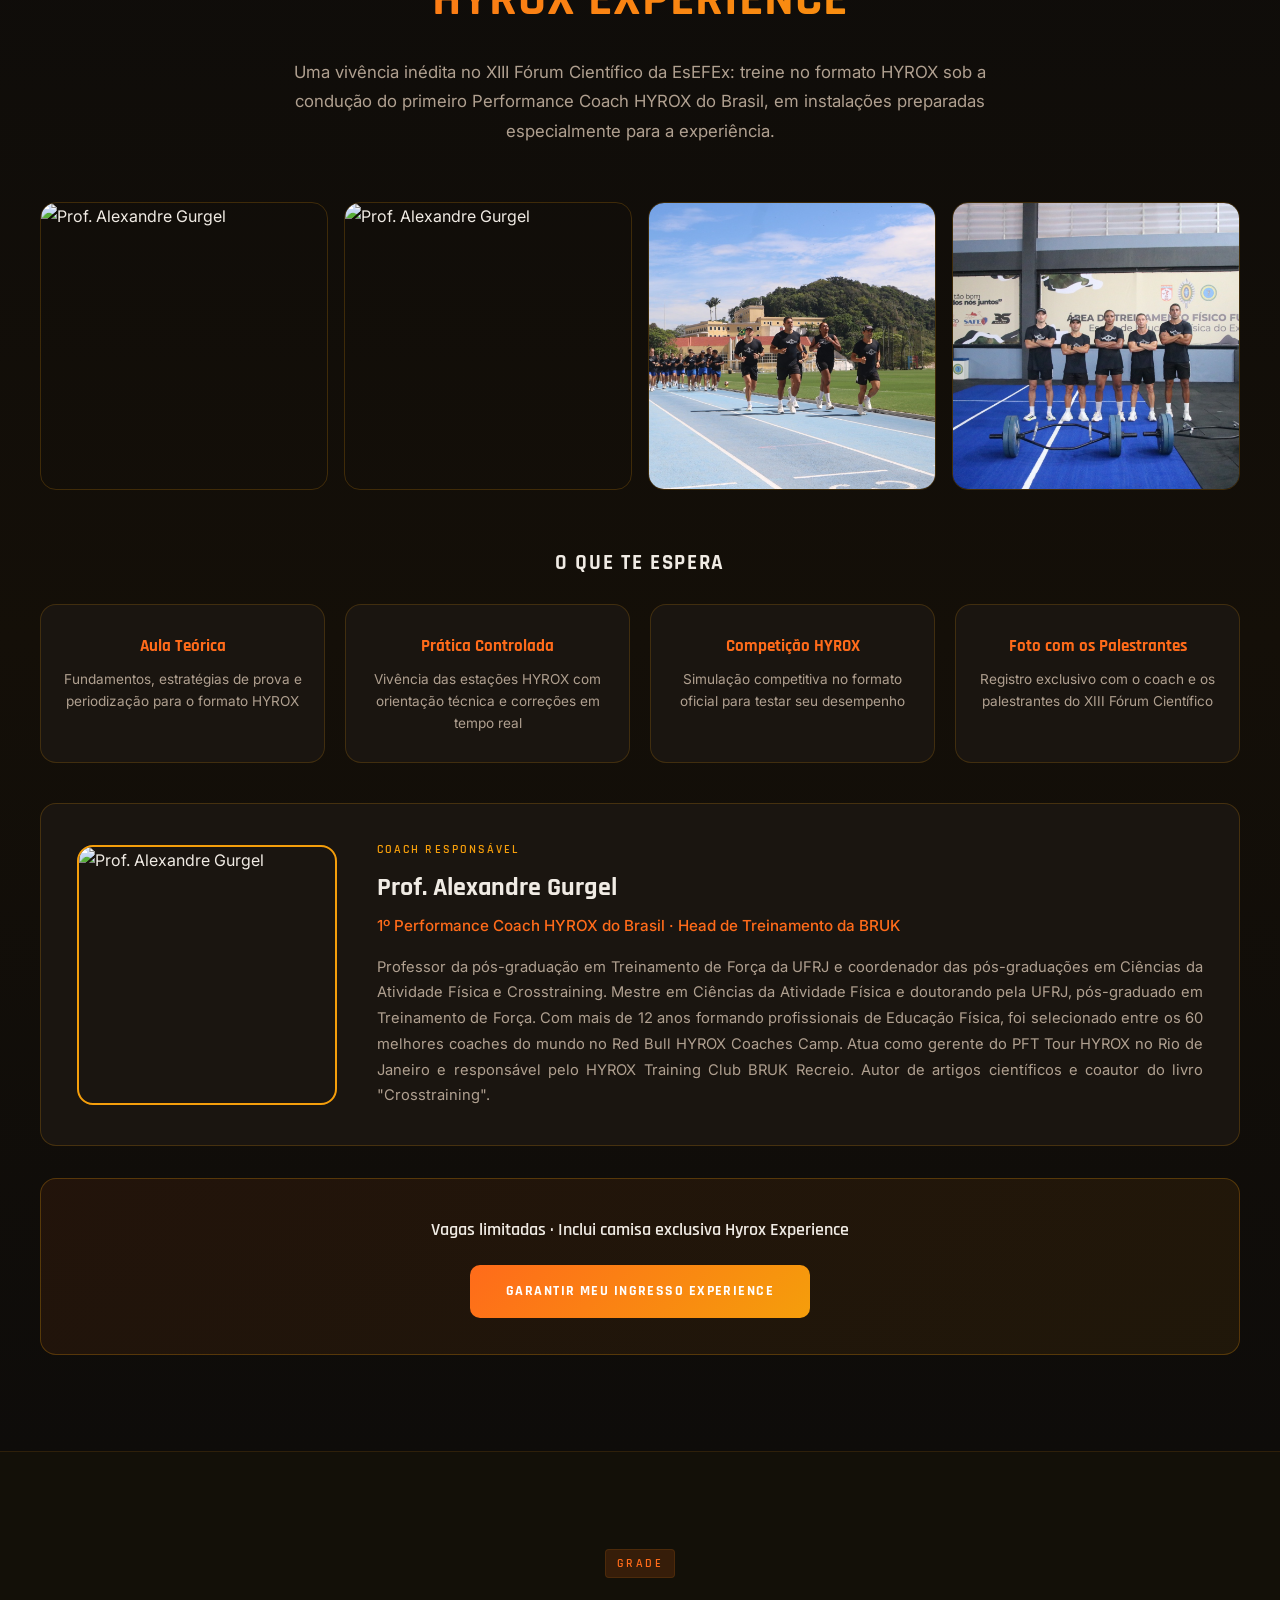
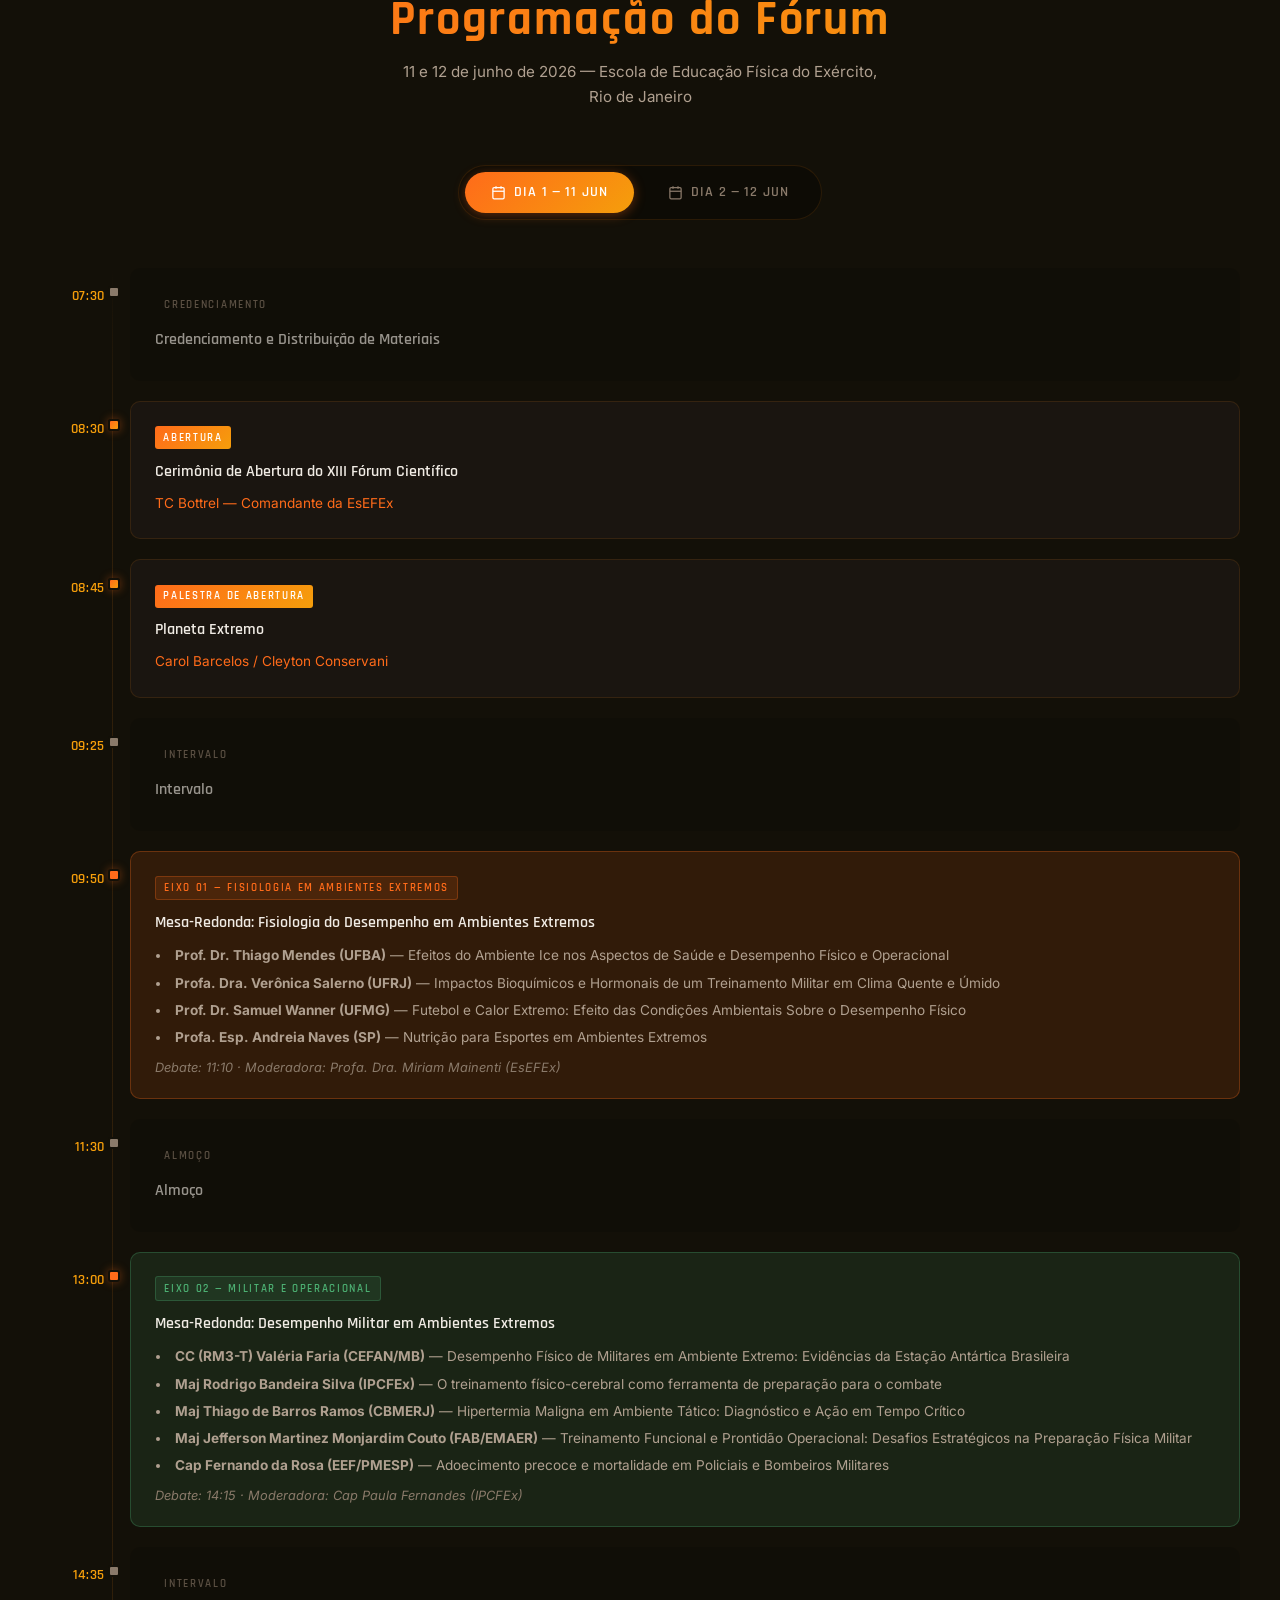
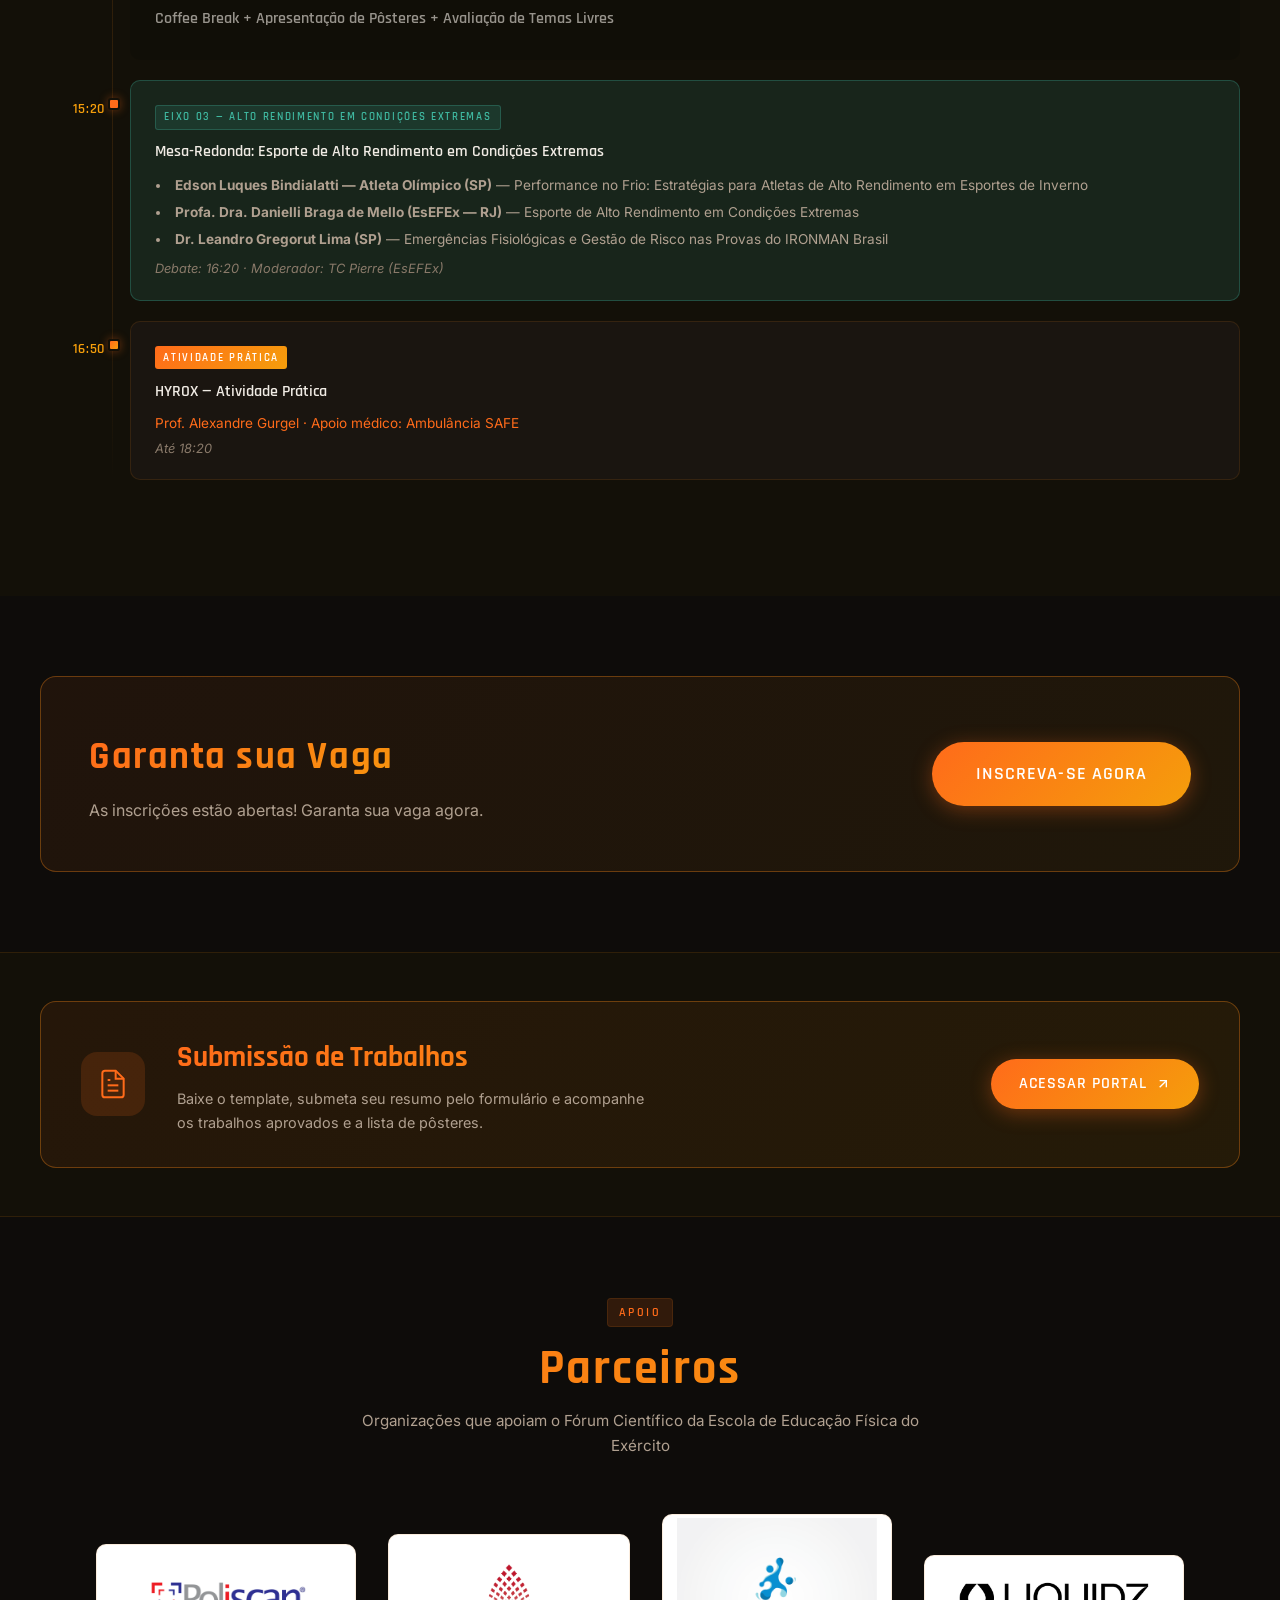
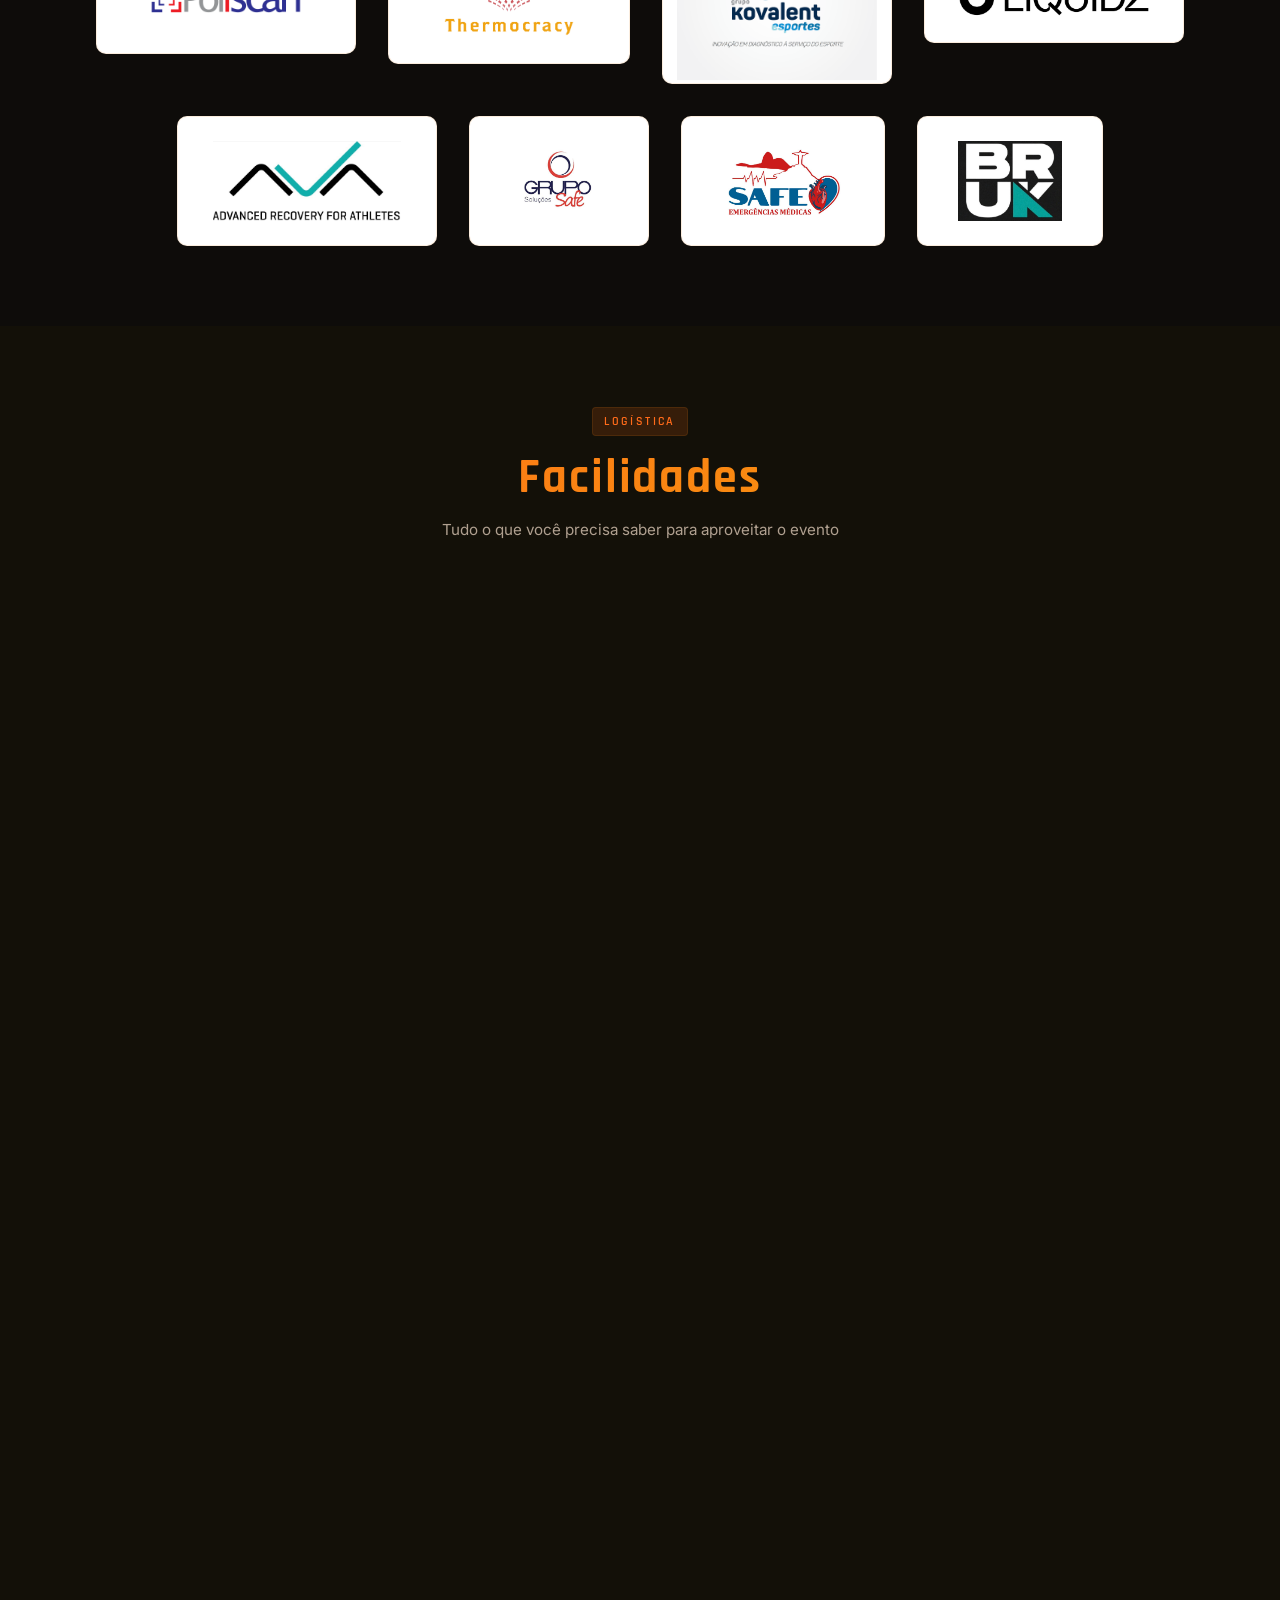
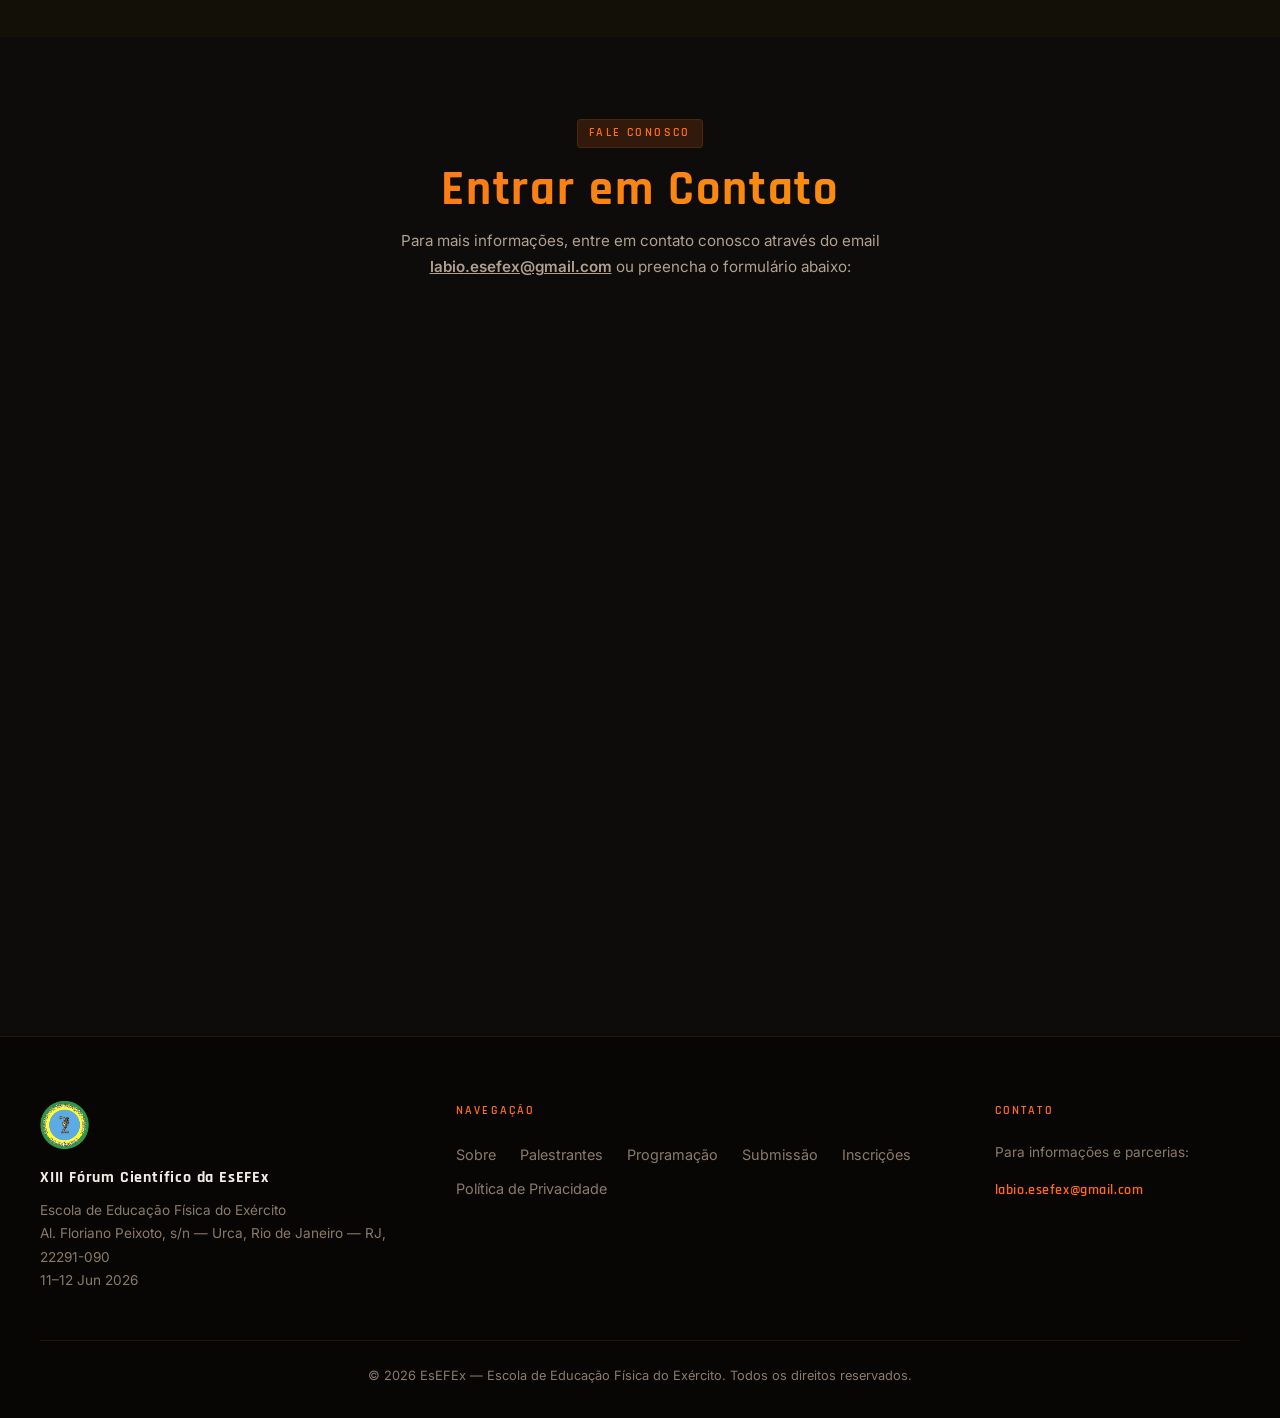
==== commit 776a3610: "agoasims" ====
--- a/index.html
+++ b/index.html
@@ -56,6 +56,7 @@
         "price": "100.00",
         "priceCurrency": "BRL",
         "availability": "https://schema.org/InStock",
+        "validFrom": "2026-04-17T00:00:00-03:00",
         "url": "https://forumesefex.com/inscricao.html"
       },
       {
@@ -64,6 +65,7 @@
         "price": "160.00",
         "priceCurrency": "BRL",
         "availability": "https://schema.org/InStock",
+        "validFrom": "2026-04-17T00:00:00-03:00",
         "url": "https://forumesefex.com/inscricao.html"
       },
       {
@@ -72,8 +74,30 @@
         "price": "360.00",
         "priceCurrency": "BRL",
         "availability": "https://schema.org/InStock",
+        "validFrom": "2026-04-17T00:00:00-03:00",
         "url": "https://forumesefex.com/inscricao.html"
       }
+    ],
+    "performer": [
+      { "@type": "Person", "name": "Prof. Dr. Samuel Wanner" },
+      { "@type": "Person", "name": "Prof. Dr. Thiago Teixeira Mendes" },
+      { "@type": "Person", "name": "Profa. Esp. Andreia Naves" },
+      { "@type": "Person", "name": "Profa. Dra. Verônica Salerno" },
+      { "@type": "Person", "name": "CC (RM3-T) Valéria Faria" },
+      { "@type": "Person", "name": "Maj Thiago de Barros Ramos" },
+      { "@type": "Person", "name": "Maj Rodrigo Bandeira Silva" },
+      { "@type": "Person", "name": "Cap Fernando da Rosa" },
+      { "@type": "Person", "name": "Maj Jefferson Martinez Monjardim Couto" },
+      { "@type": "Person", "name": "Edson Luques Bindialatti" },
+      { "@type": "Person", "name": "Dr. Leandro Gregorut Lima" },
+      { "@type": "Person", "name": "Profa. Dra. Danielli Braga de Mello" },
+      { "@type": "Person", "name": "Prof. Dr. Alex Souto Maior" },
+      { "@type": "Person", "name": "Prof. Dr. Belmiro de Salles" },
+      { "@type": "Person", "name": "Profa. Esp. Grazzi Favarato" },
+      { "@type": "Person", "name": "Dr. Fernando Torres" },
+      { "@type": "Person", "name": "Prof. Dr. Manoel Coutinho" },
+      { "@type": "Person", "name": "Roberta Batista" },
+      { "@type": "Person", "name": "Prof. Alexandre Gurgel" }
     ],
     "image": "https://forumesefex.com/Logo%20esefex.png",
     "url": "https://forumesefex.com"
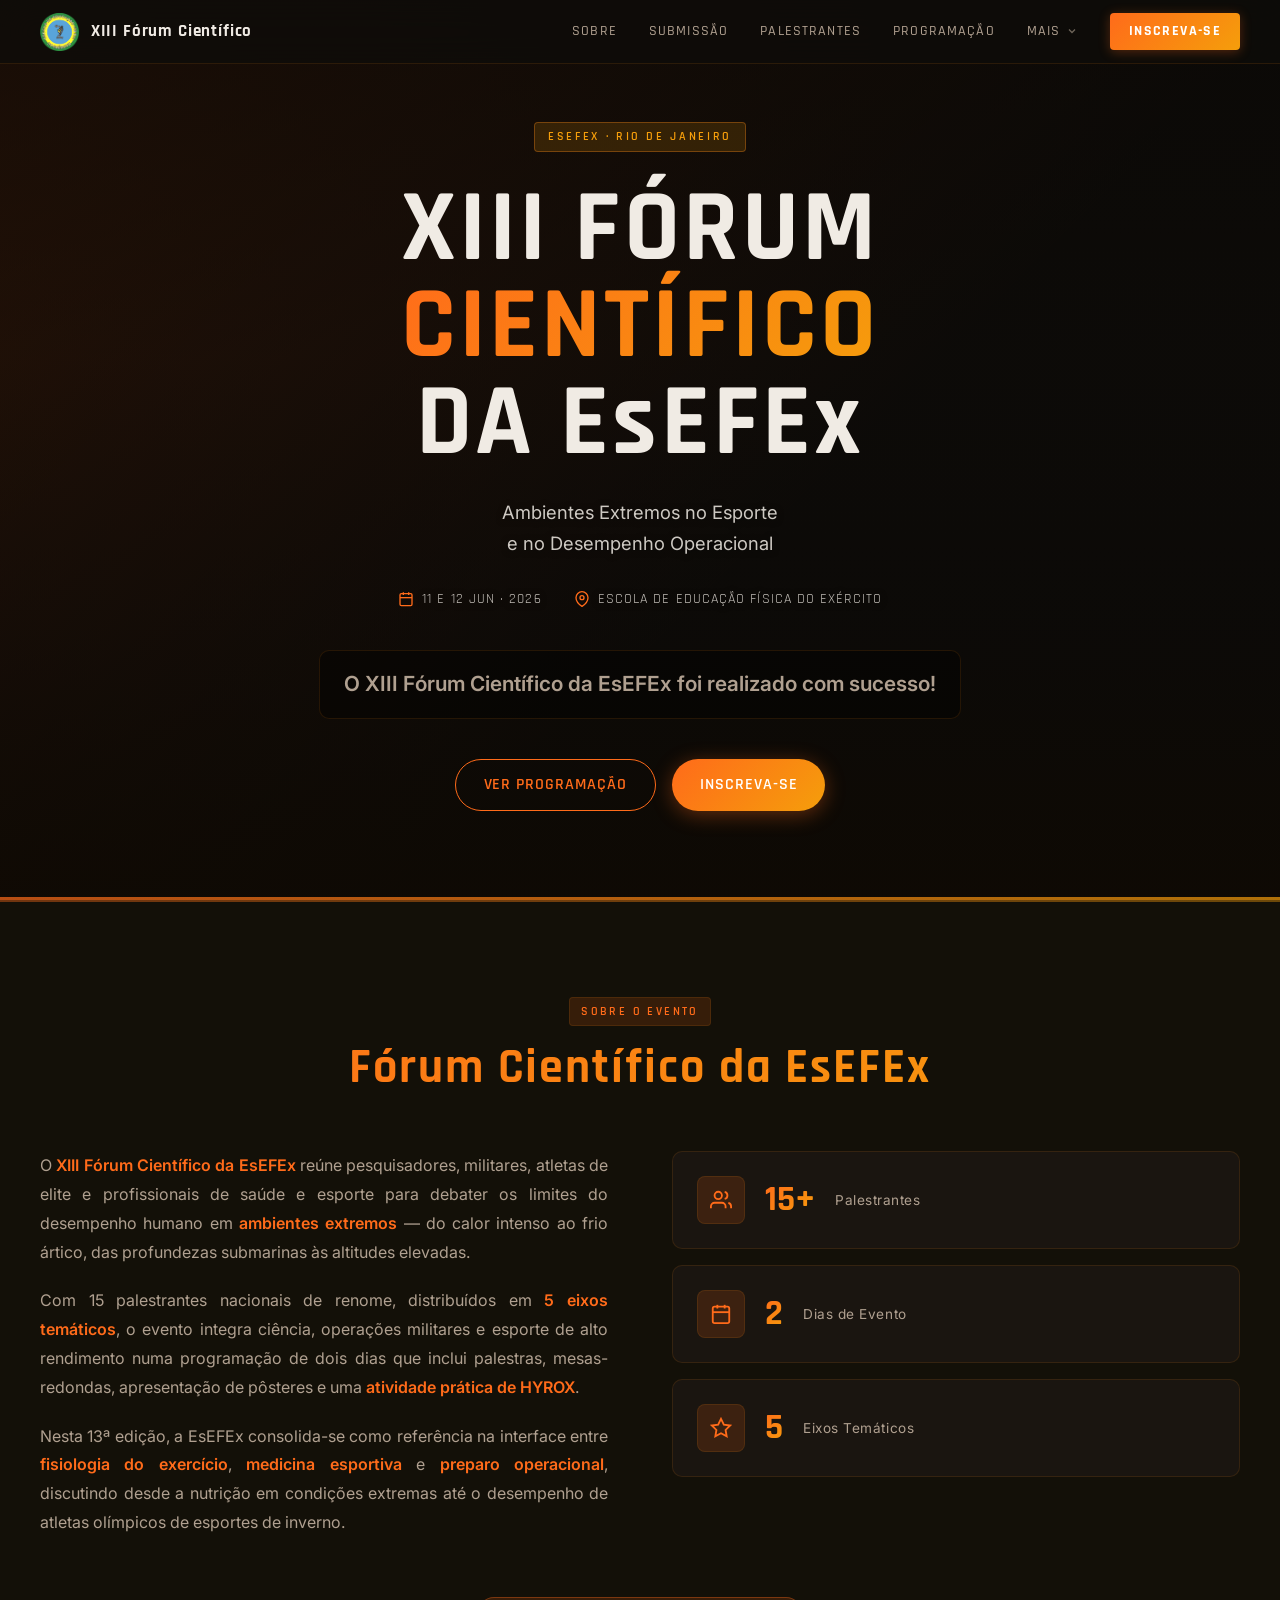
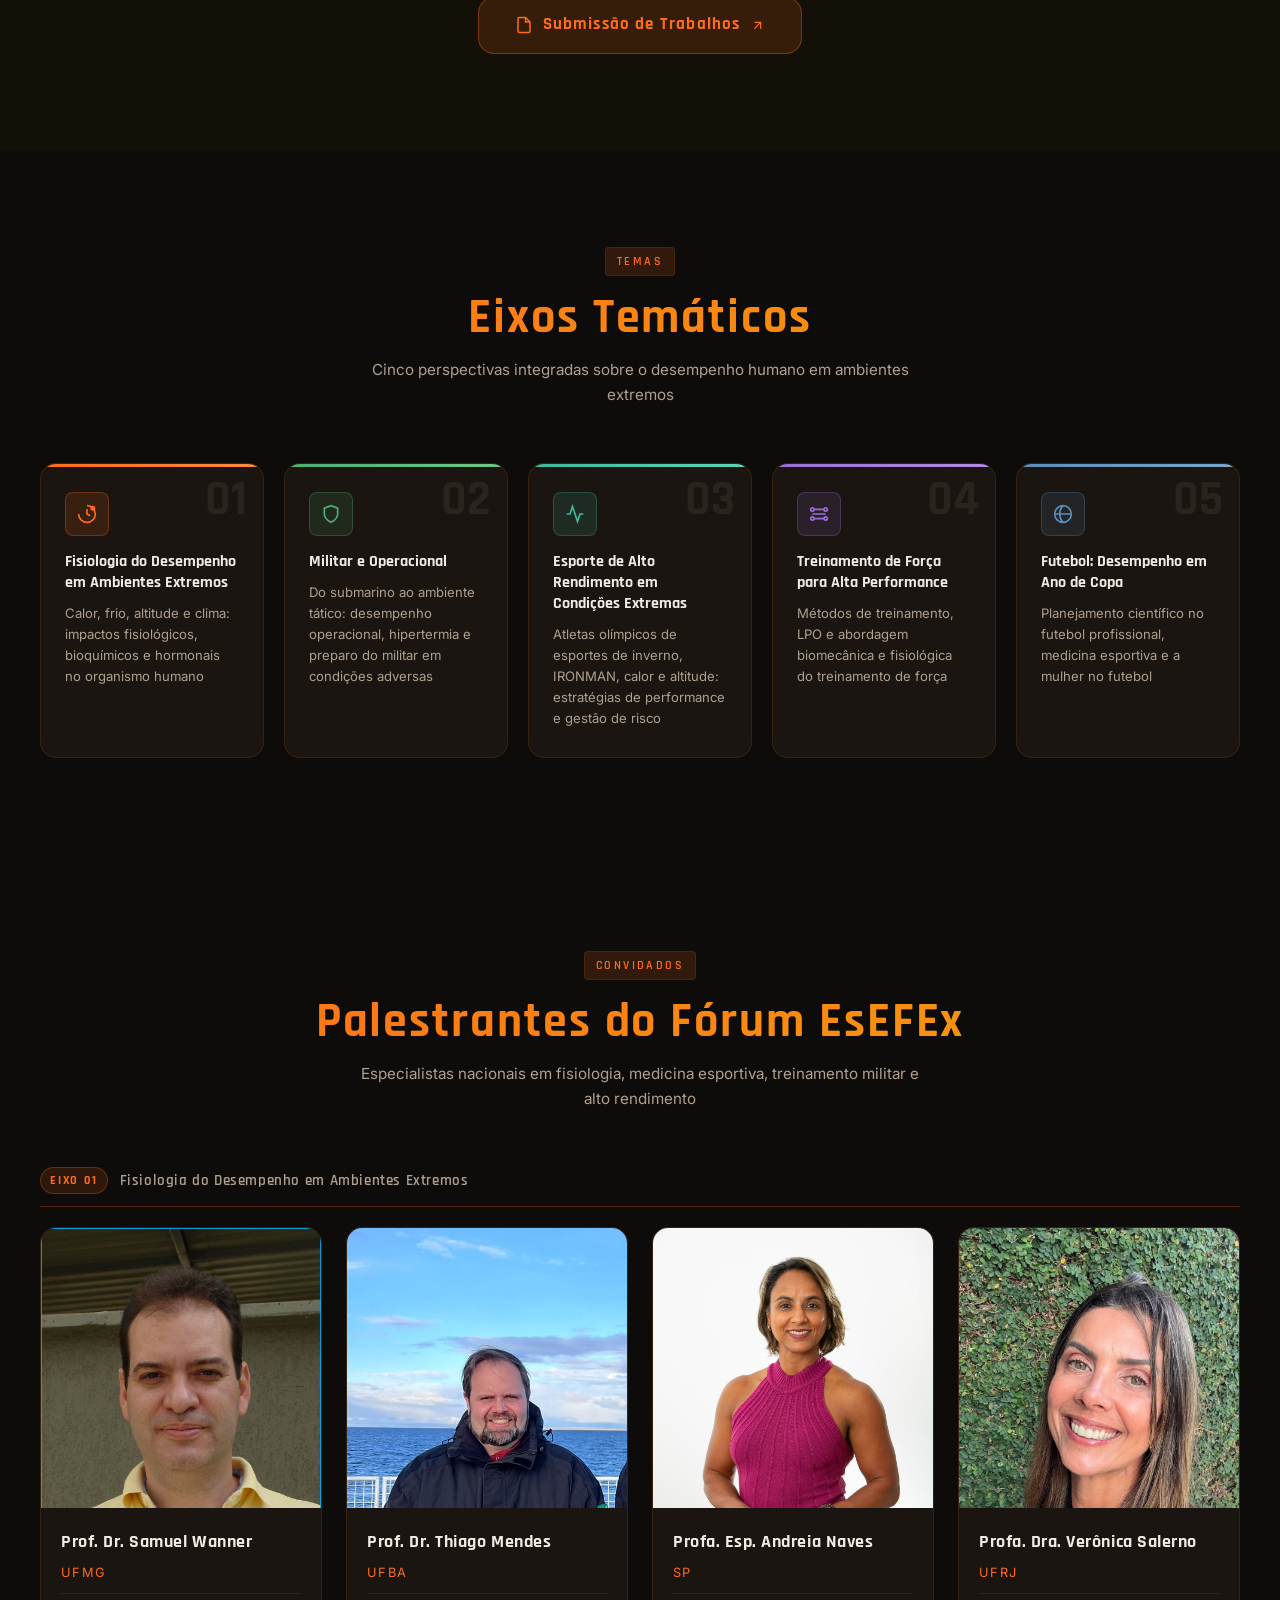
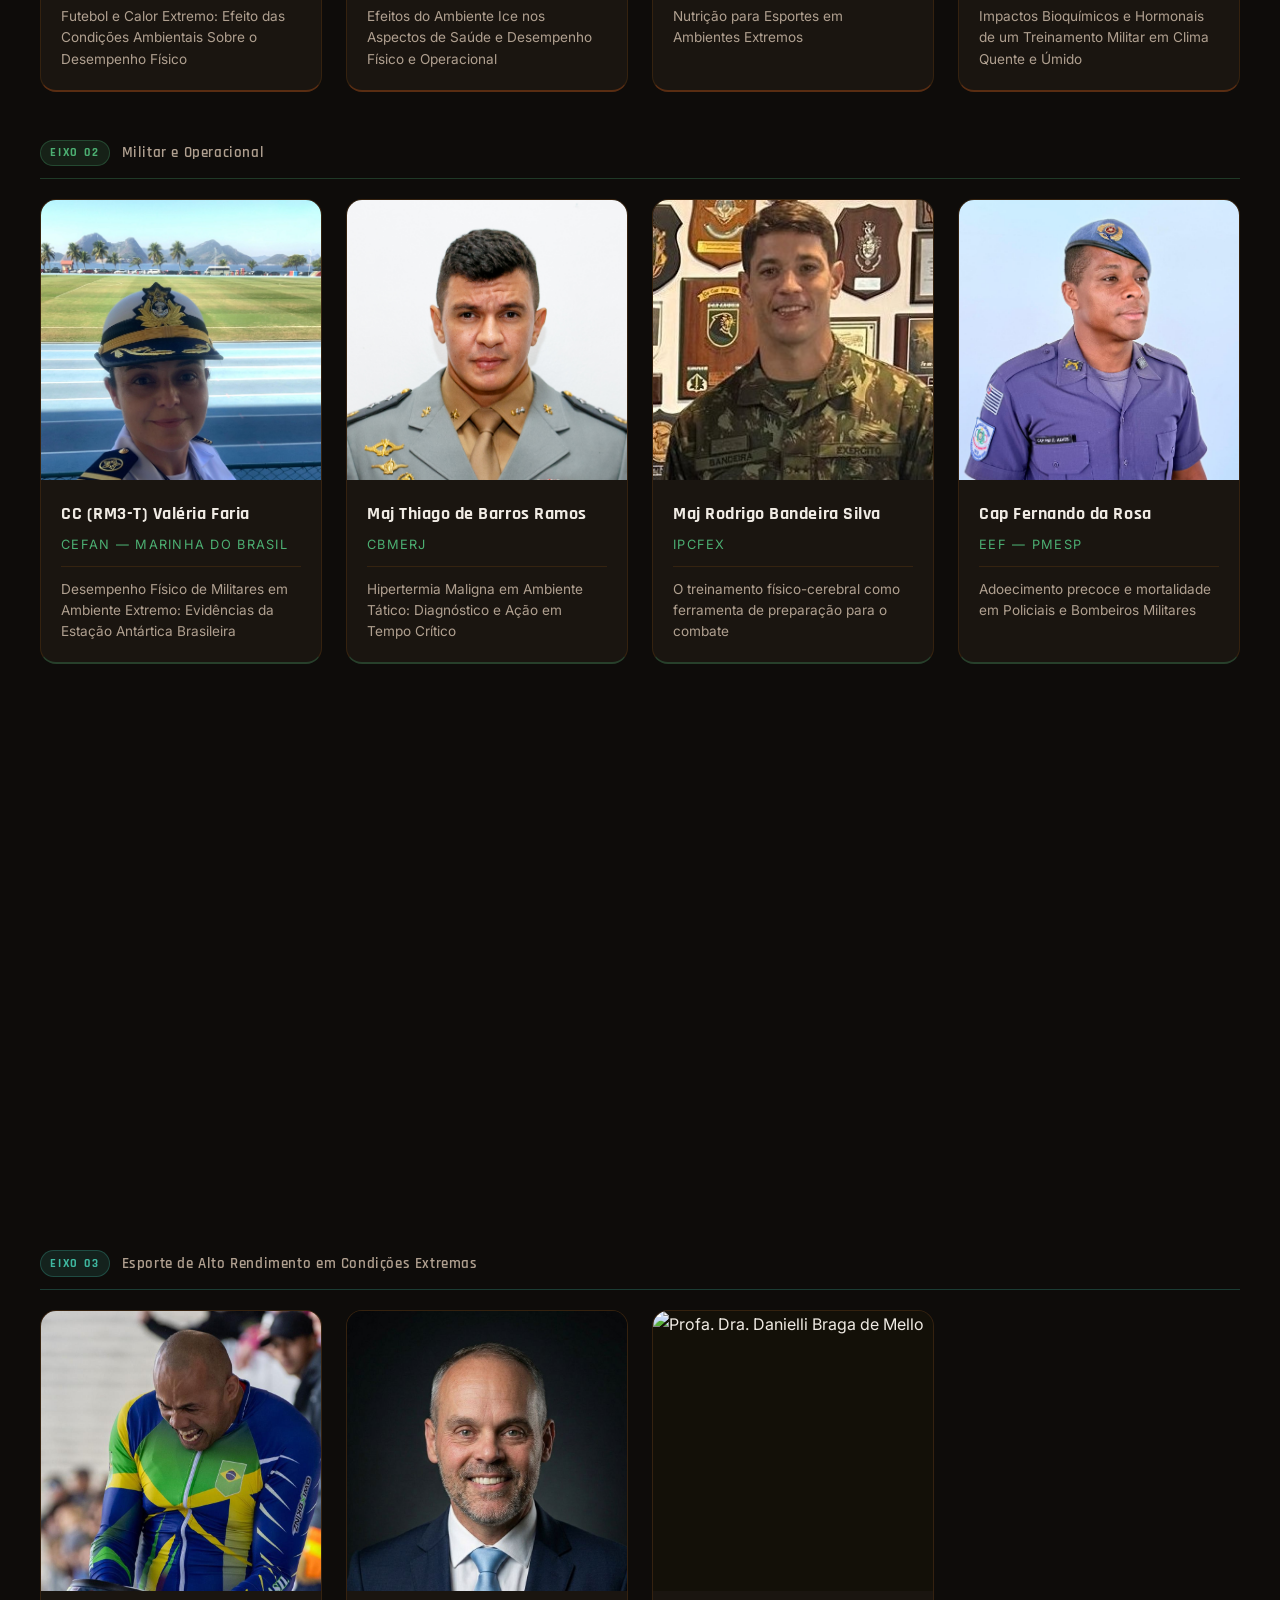
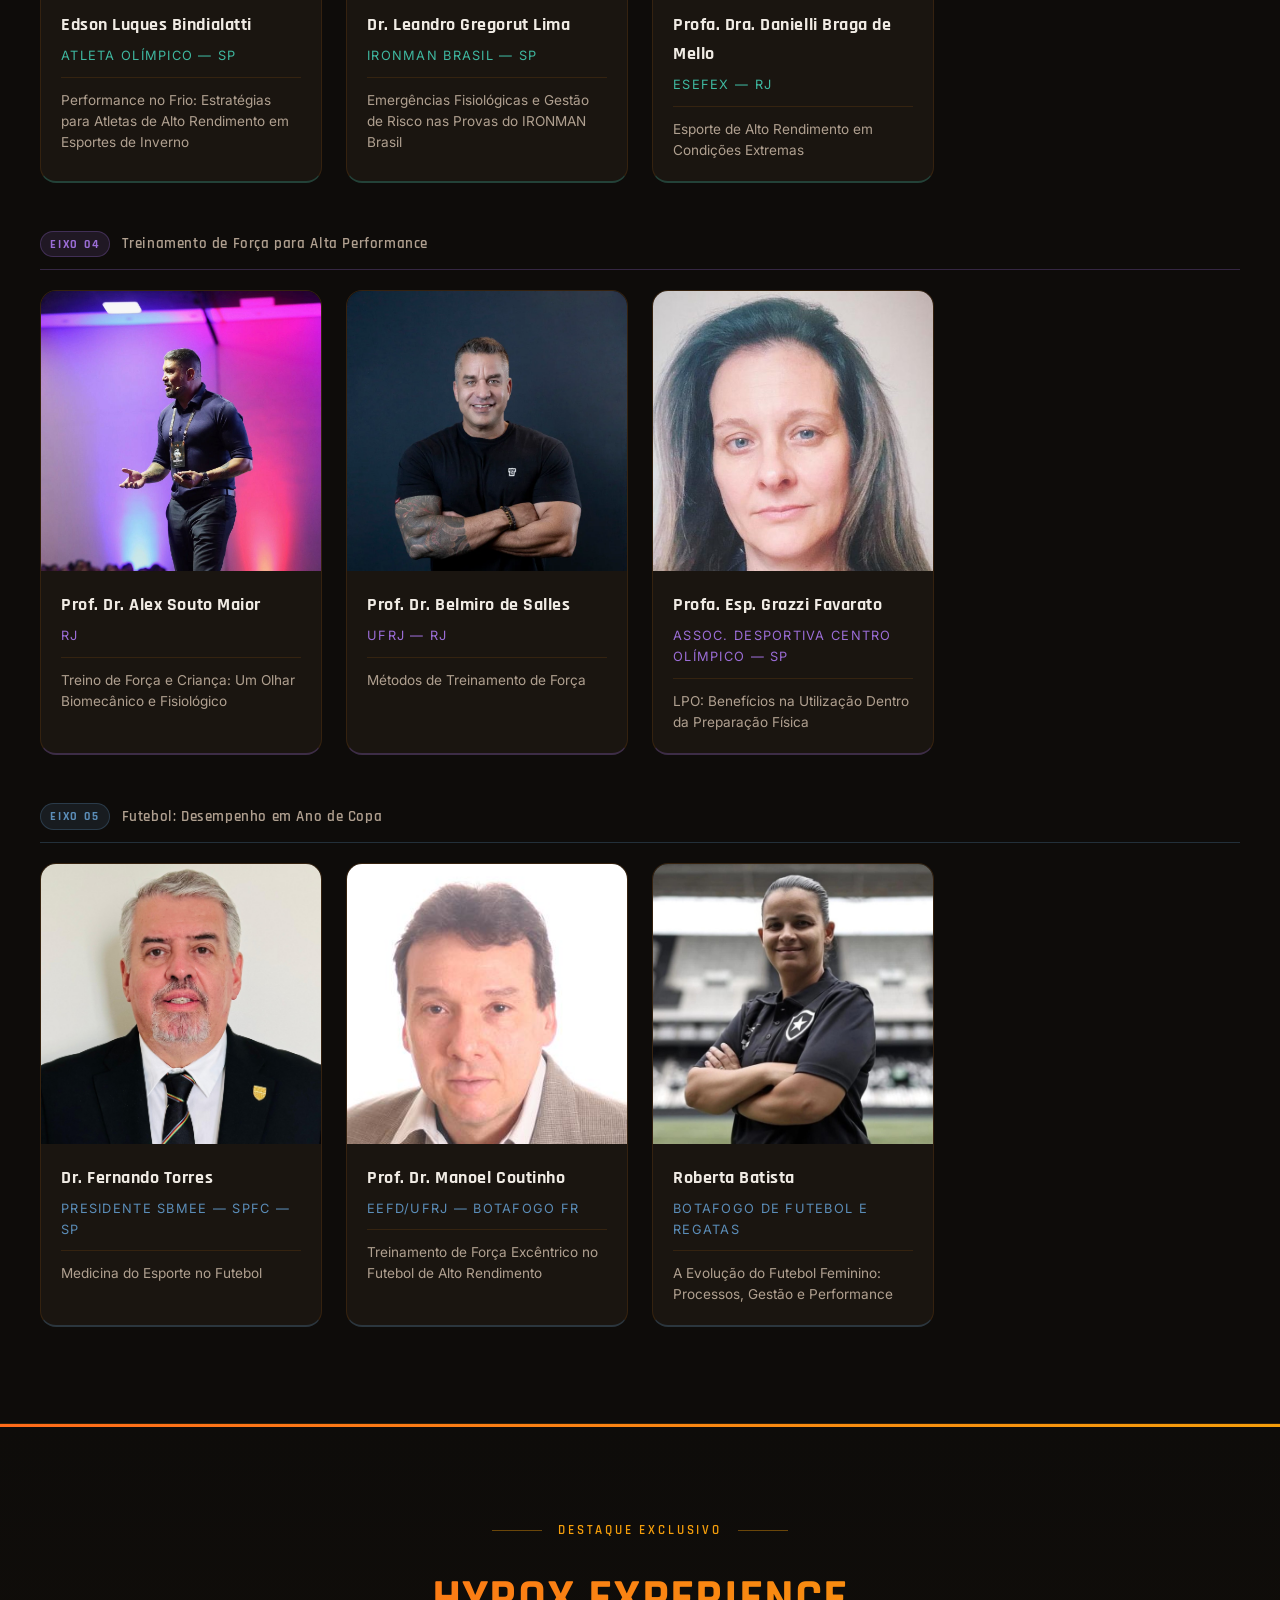
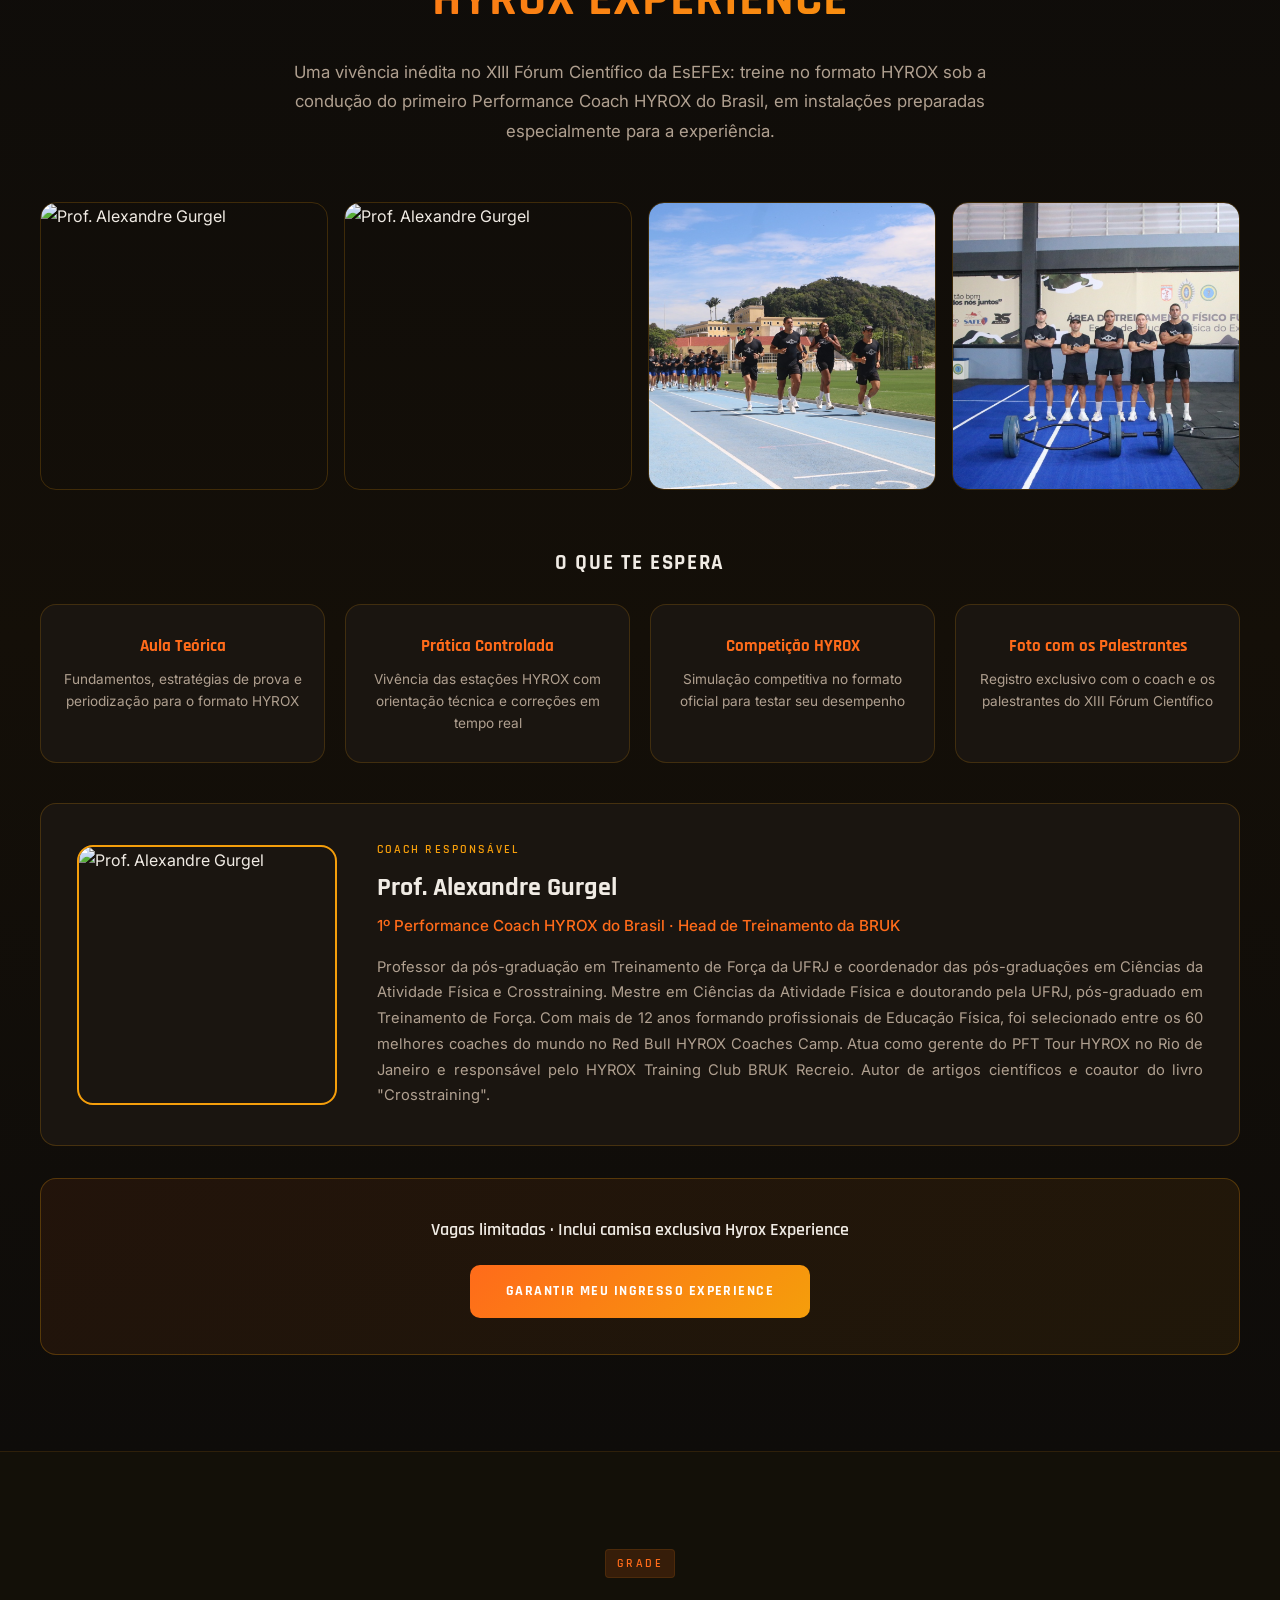
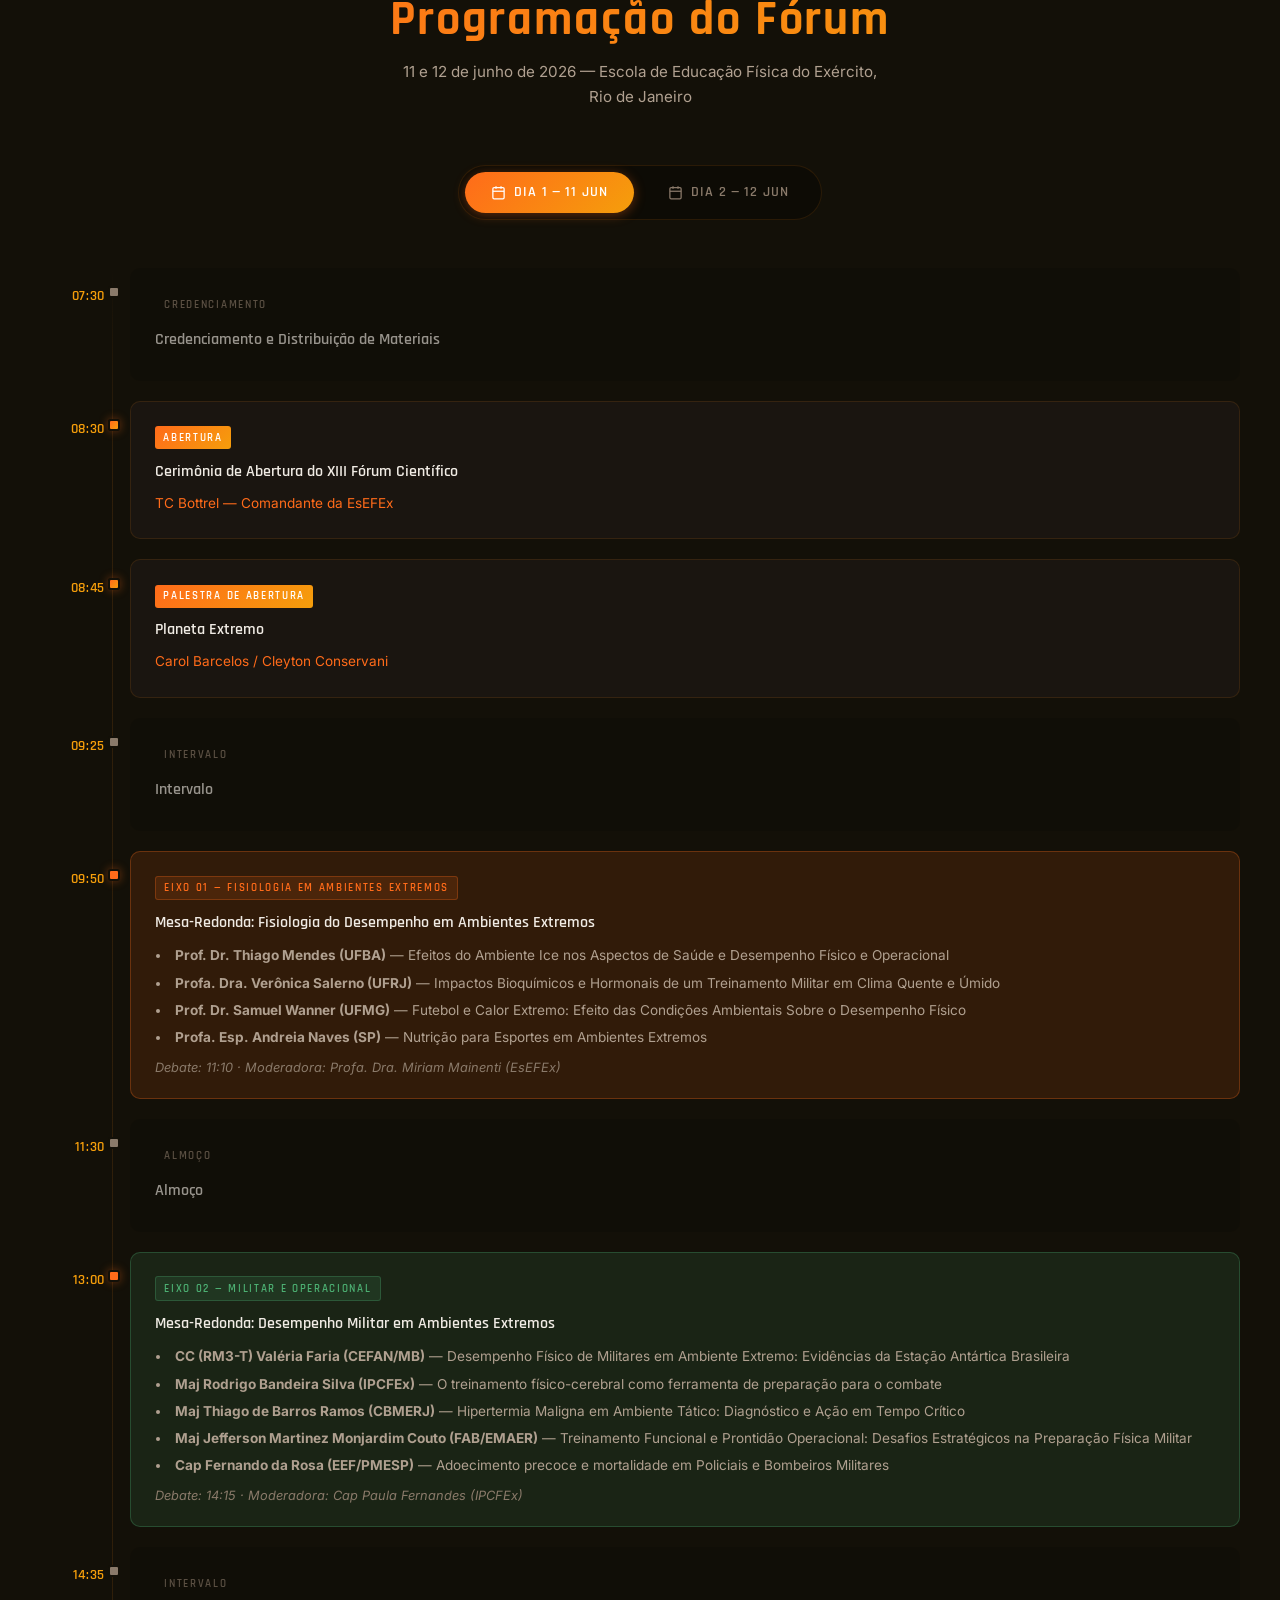
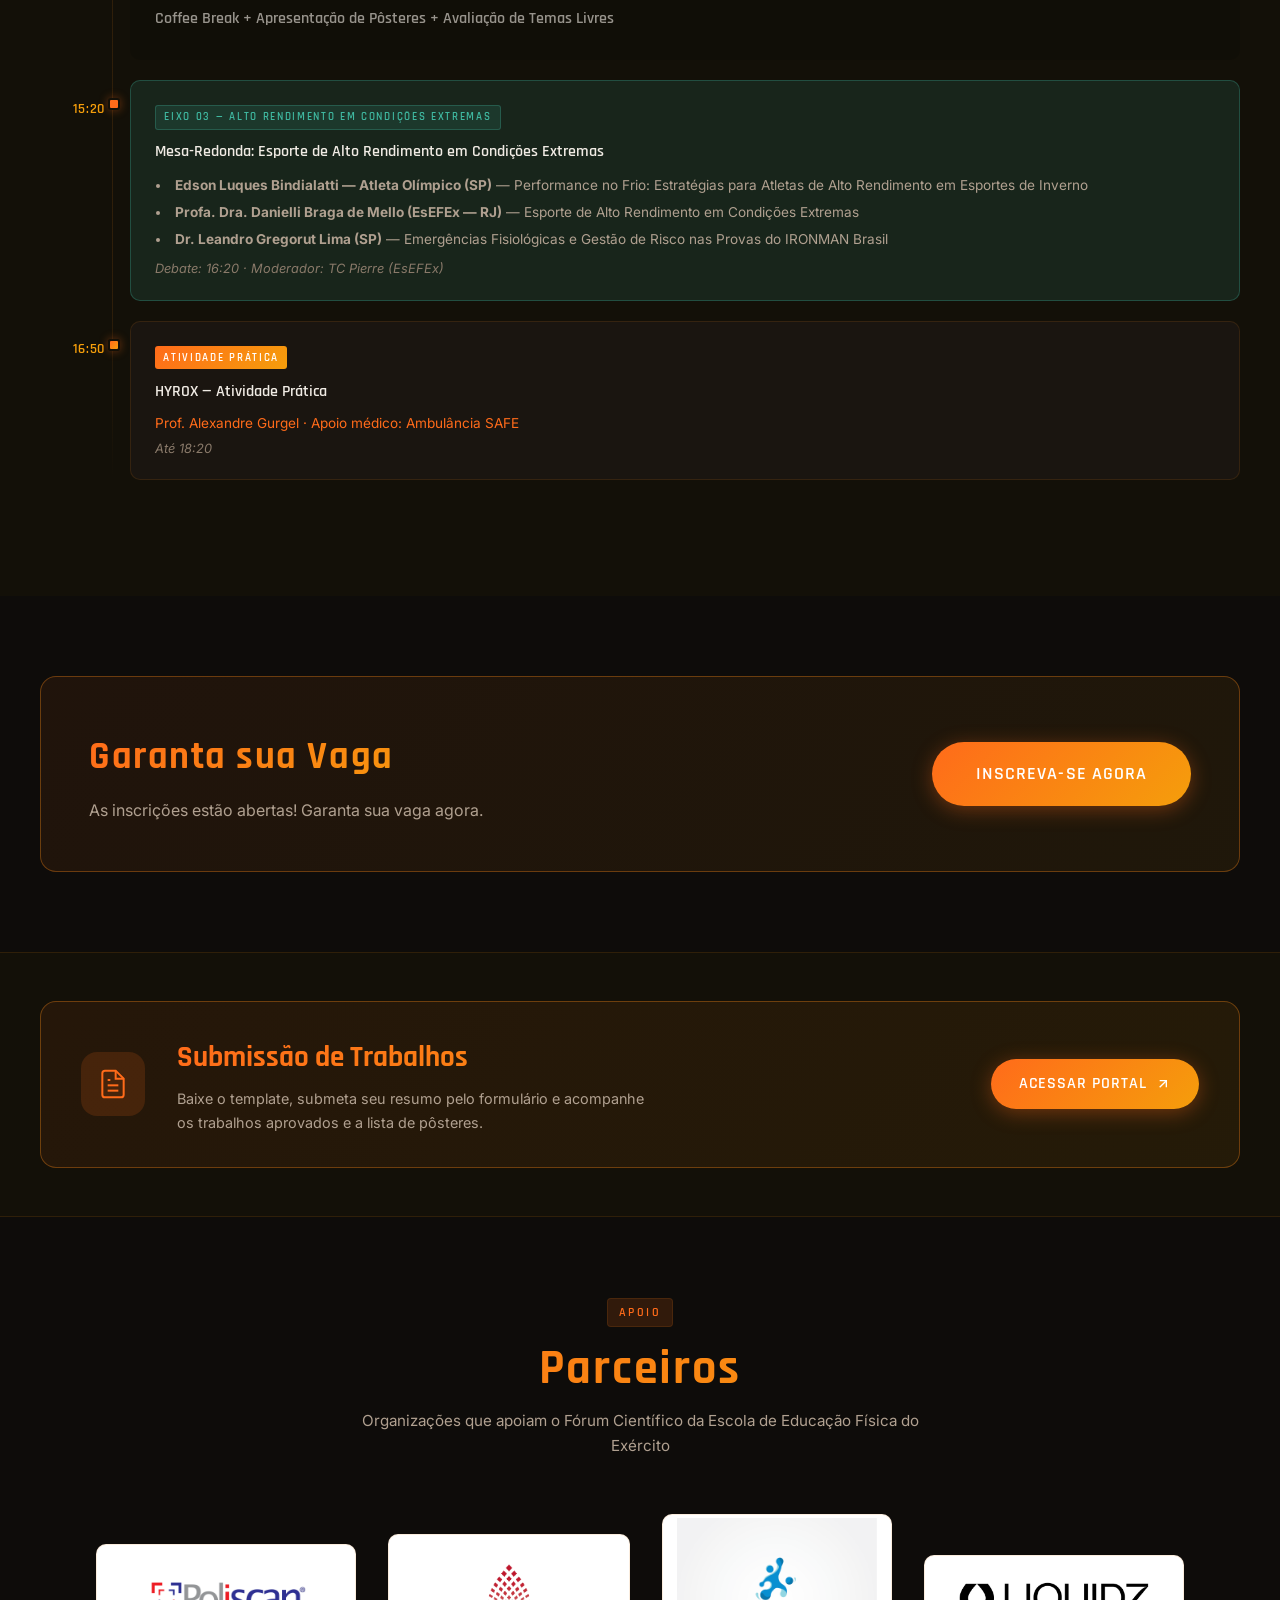
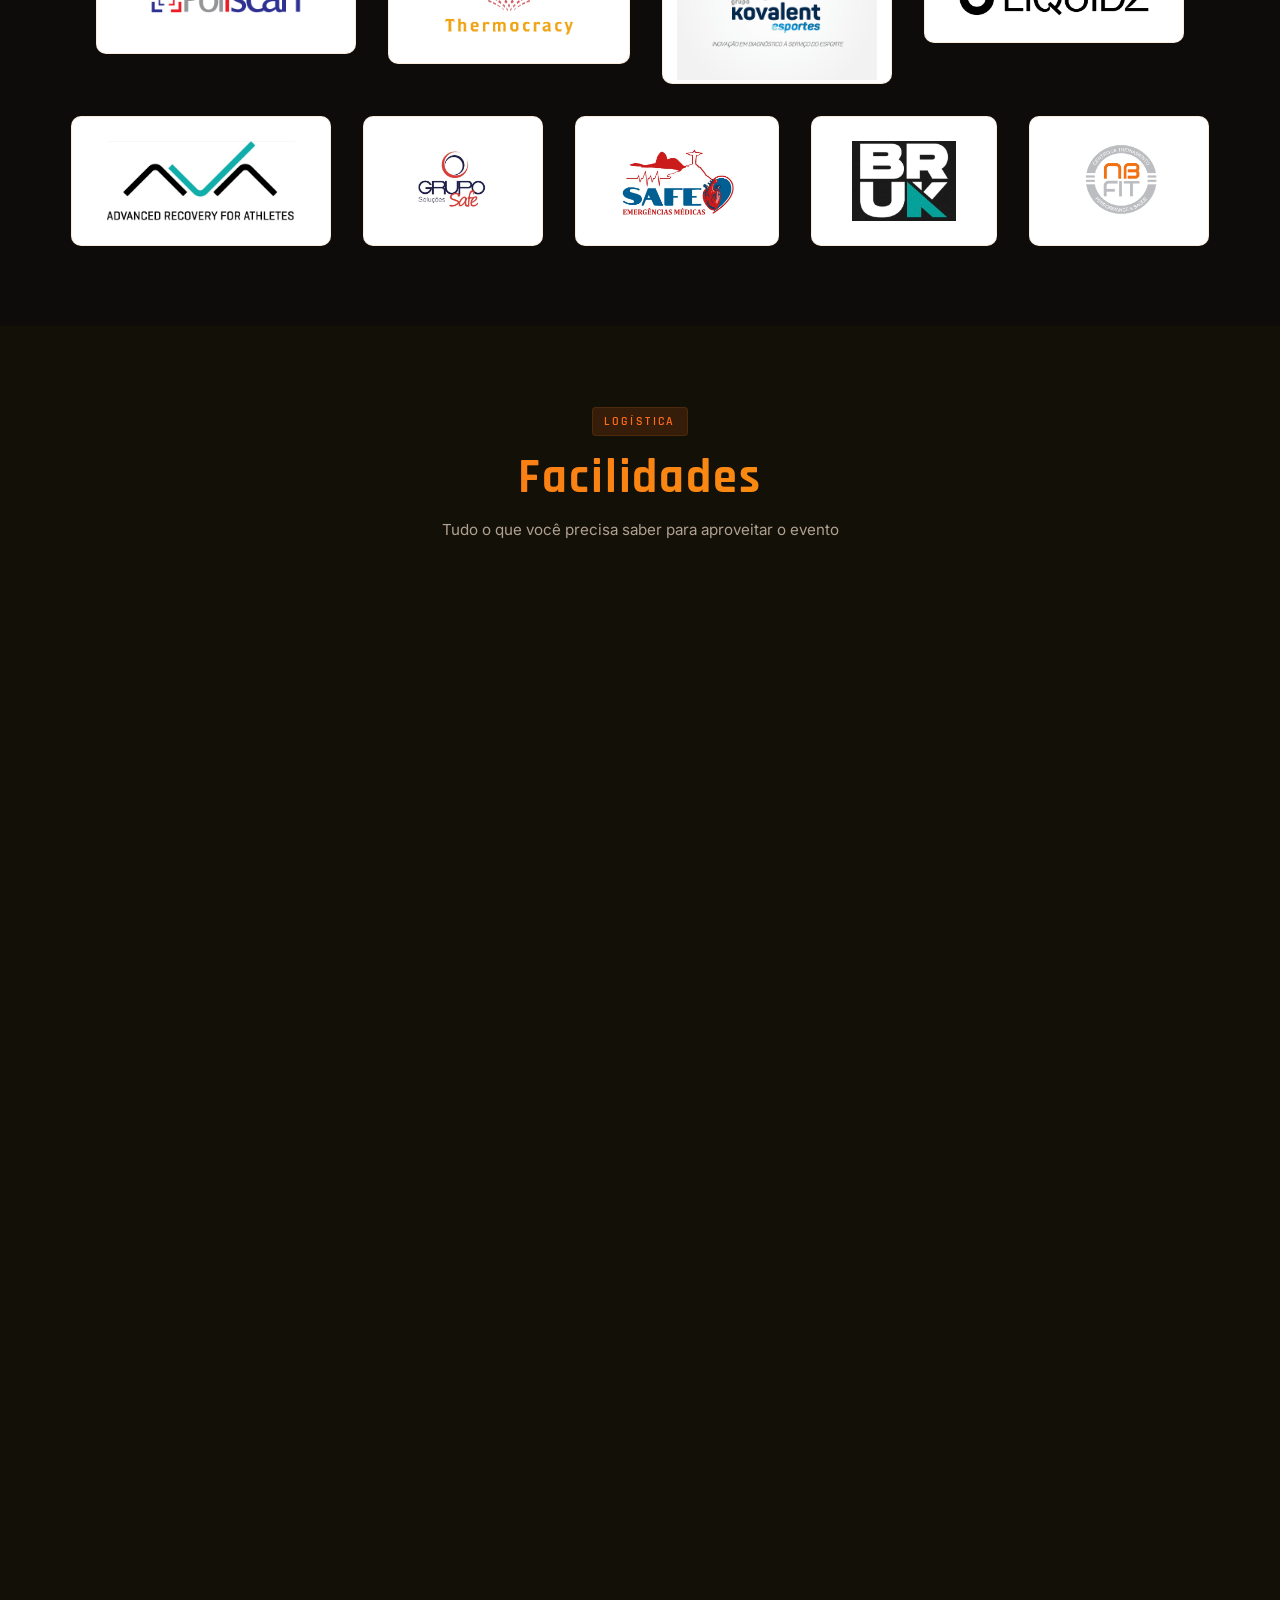
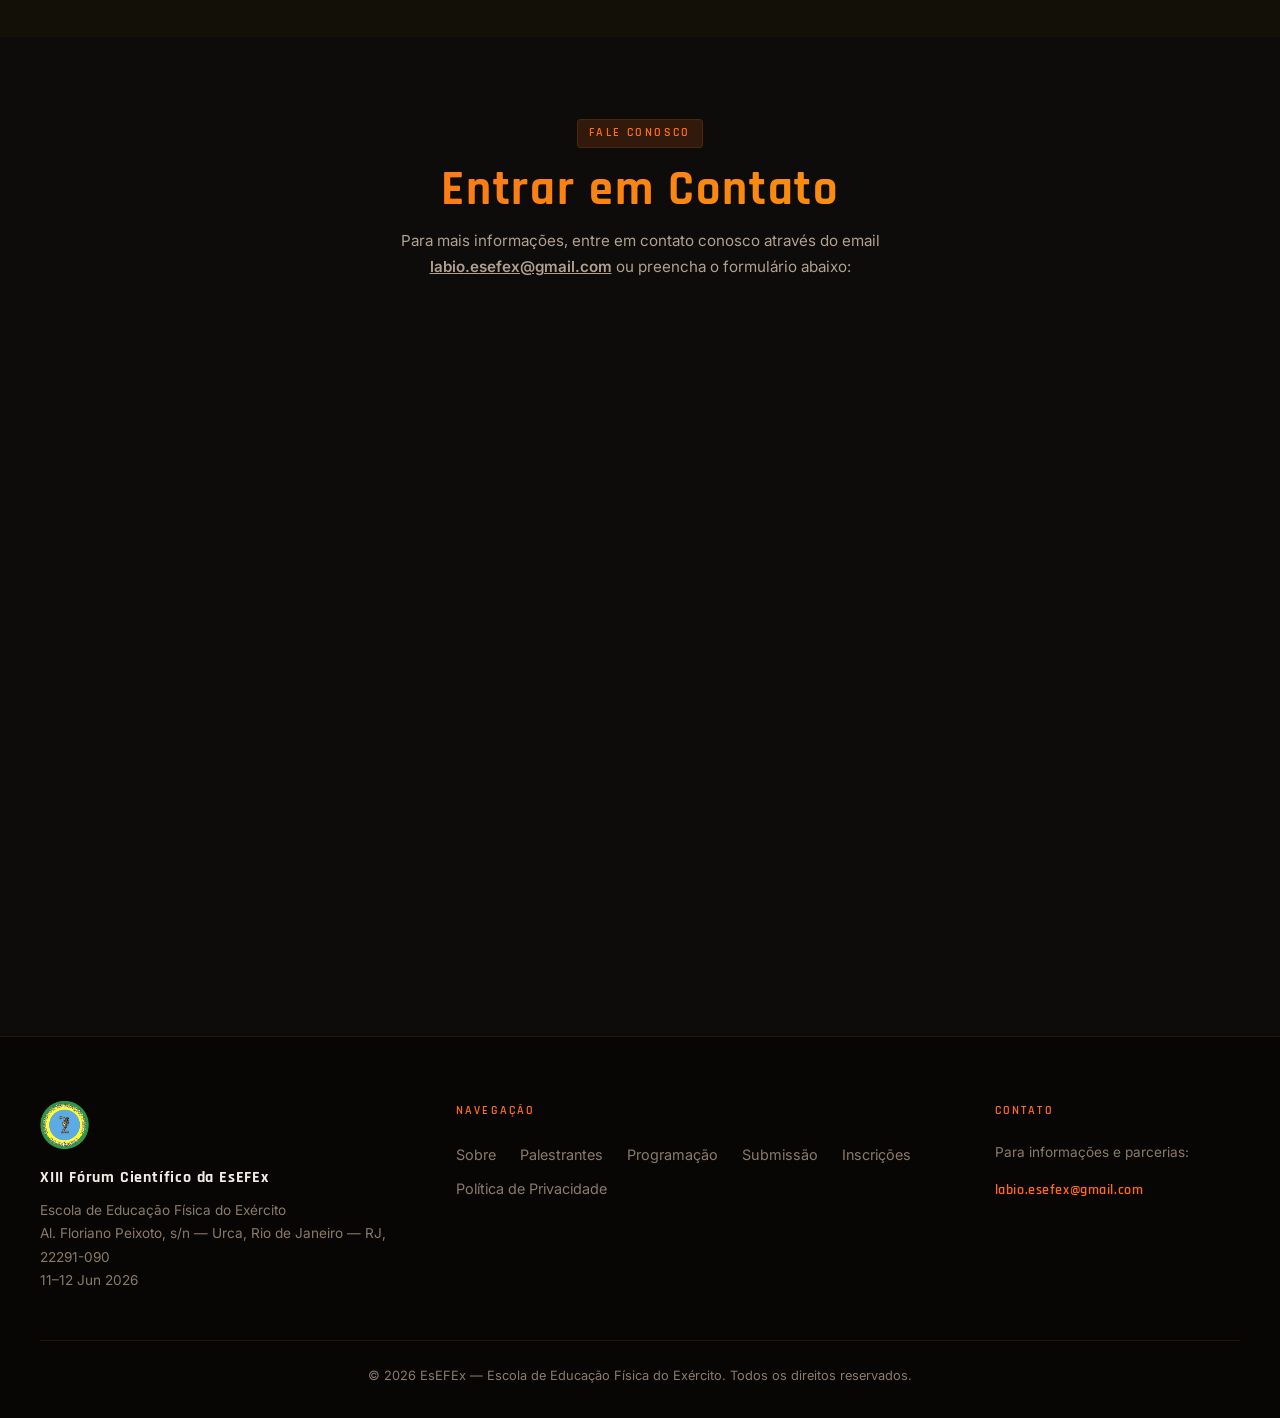
==== commit f965c9a3: "aograisc" ====
--- a/index.html
+++ b/index.html
@@ -970,6 +970,10 @@
           <img src="Documentos/Imagens/bruk.jpeg" alt="BRUK">
         </a>
 
+        <a href="https://www.nbfit.com.br/" target="_blank" rel="noopener" class="parceiro-card">
+          <img src="Documentos/Parceiros/nbfit.png" alt="NBFIT" loading="lazy">
+        </a>
+
       </div>
     </div>
   </section>
